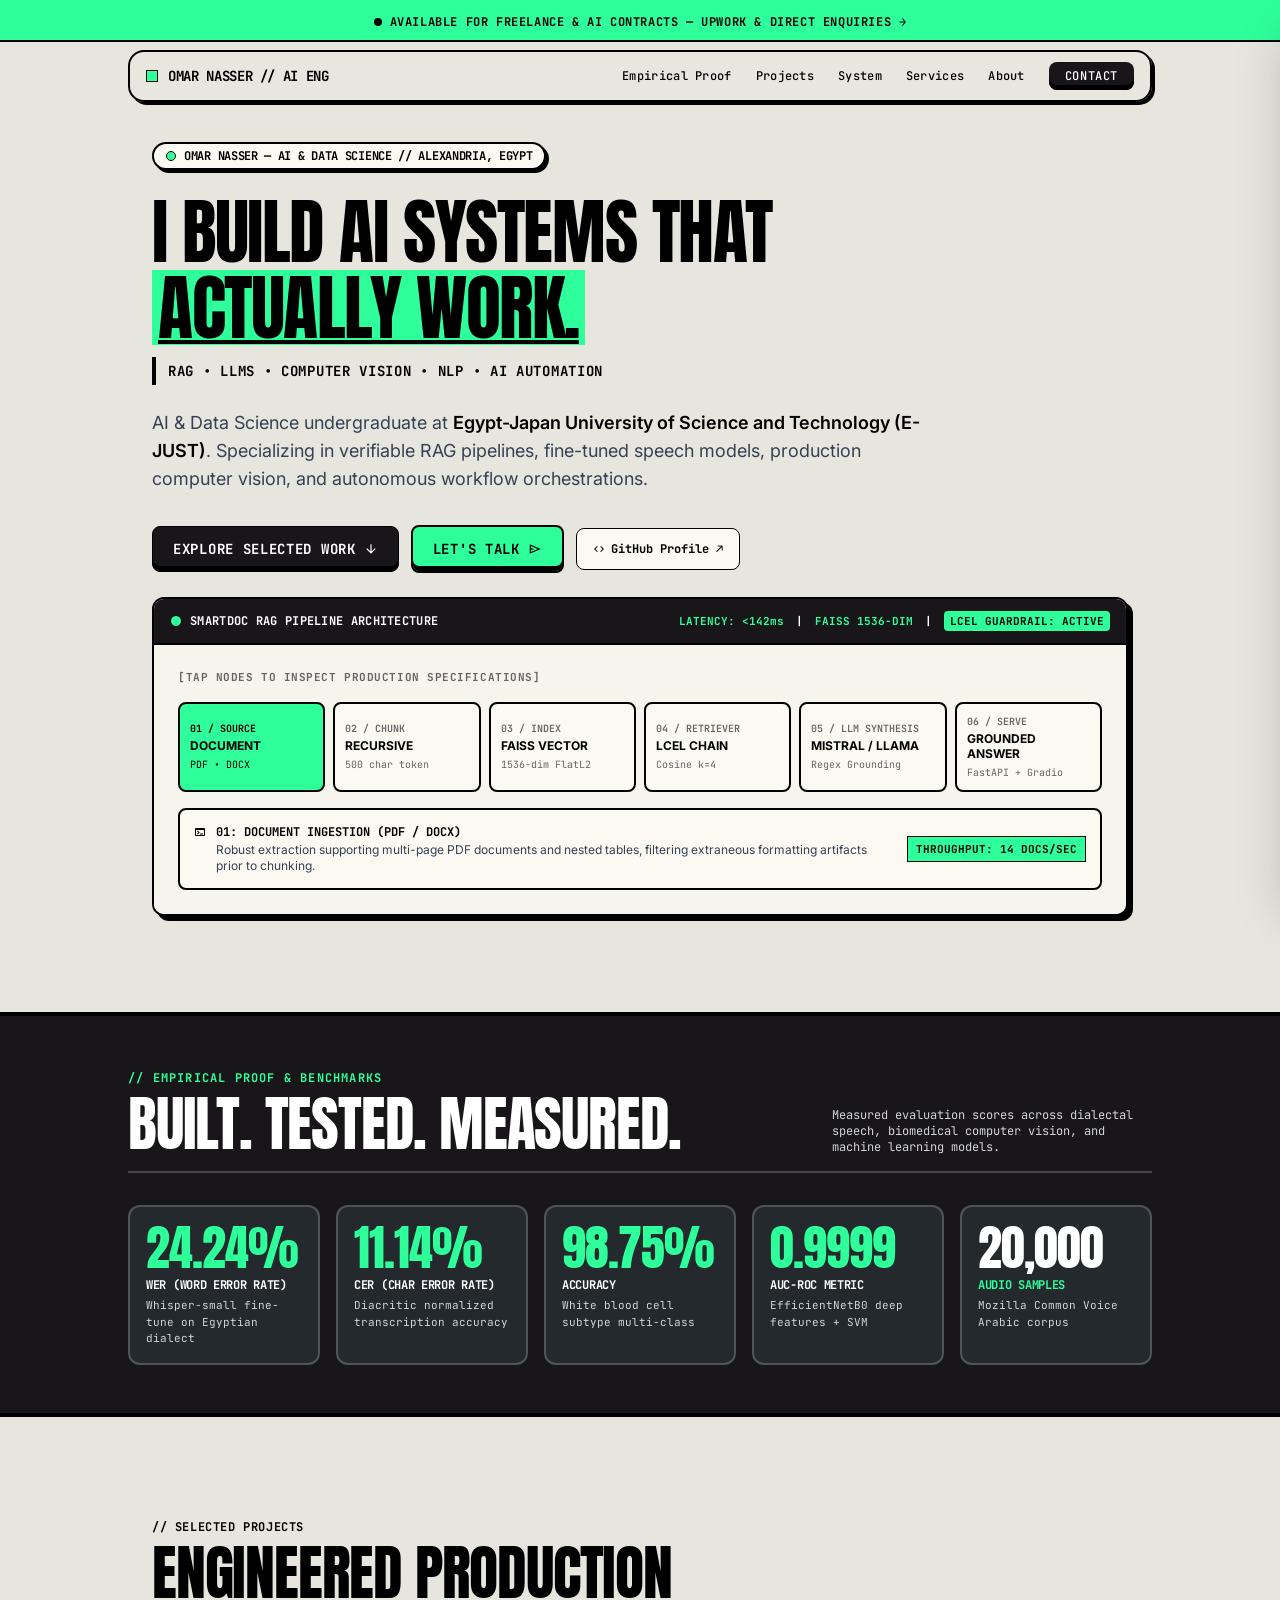
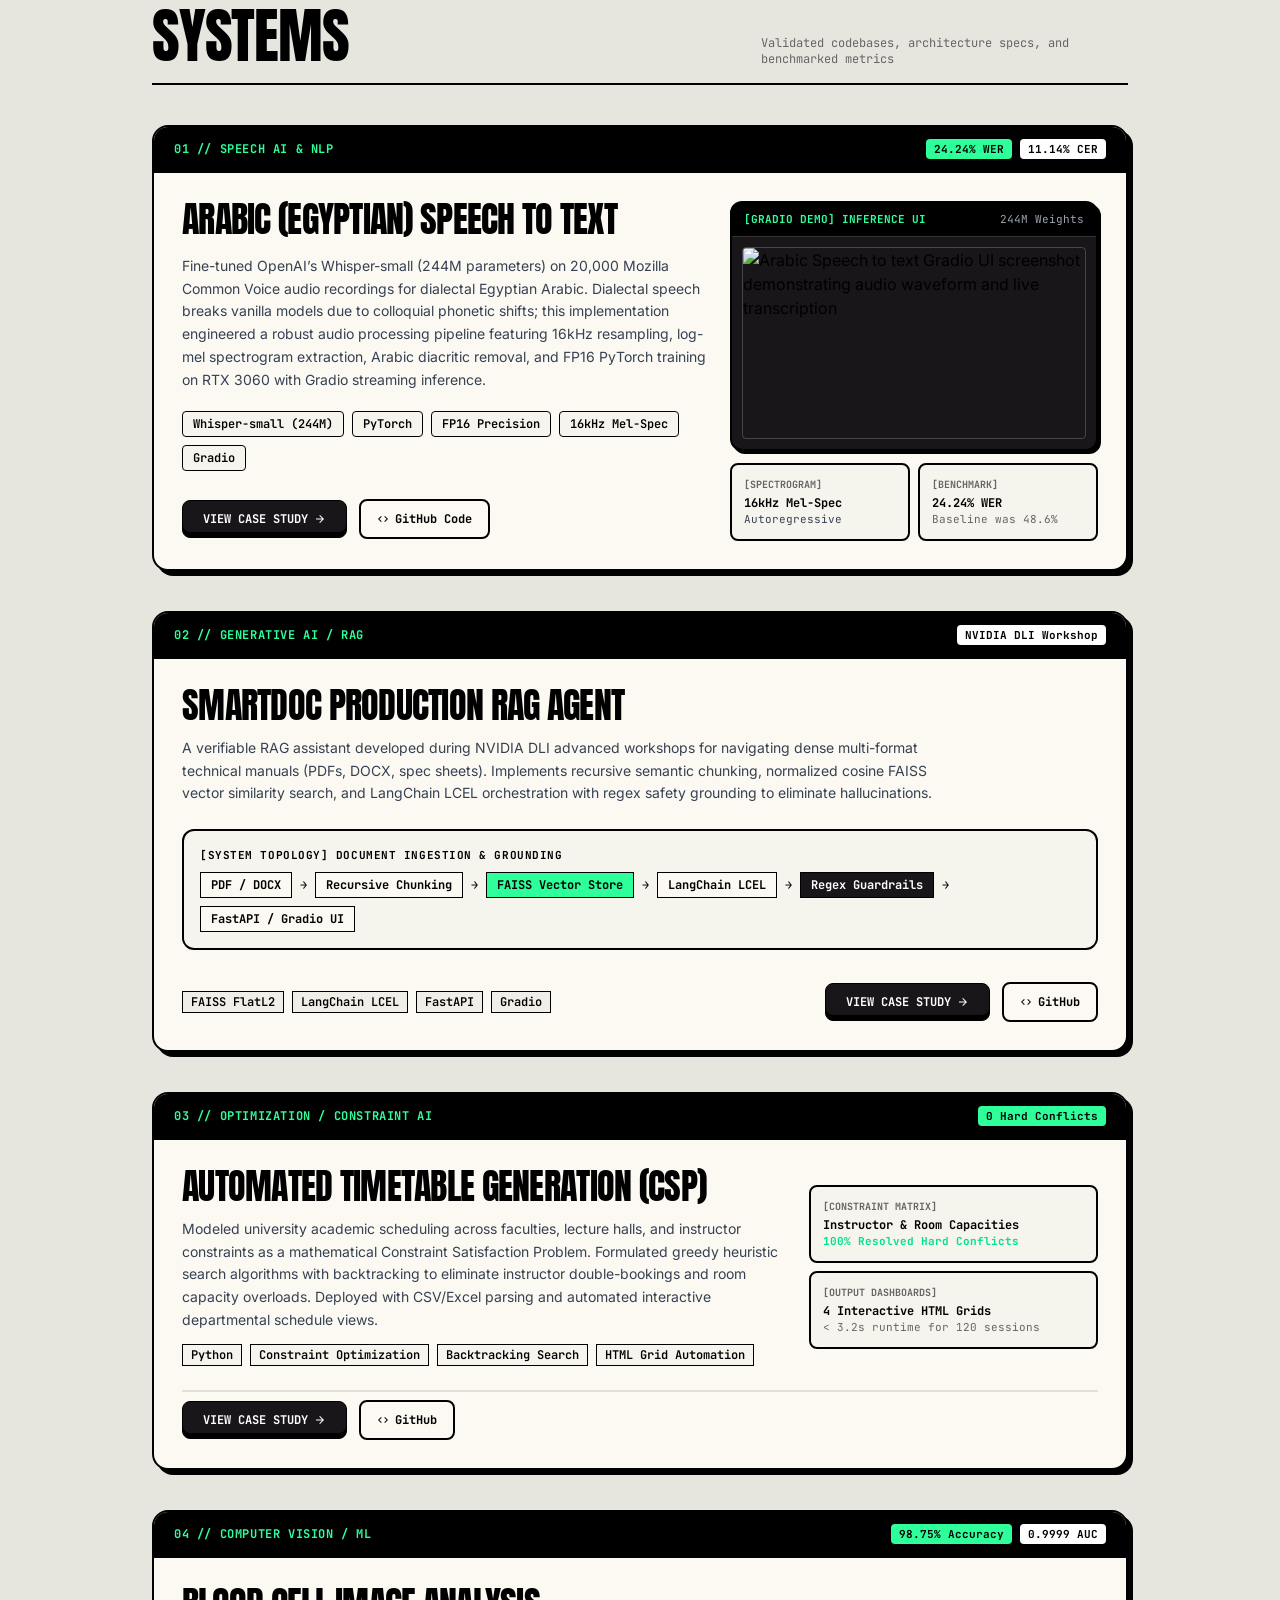
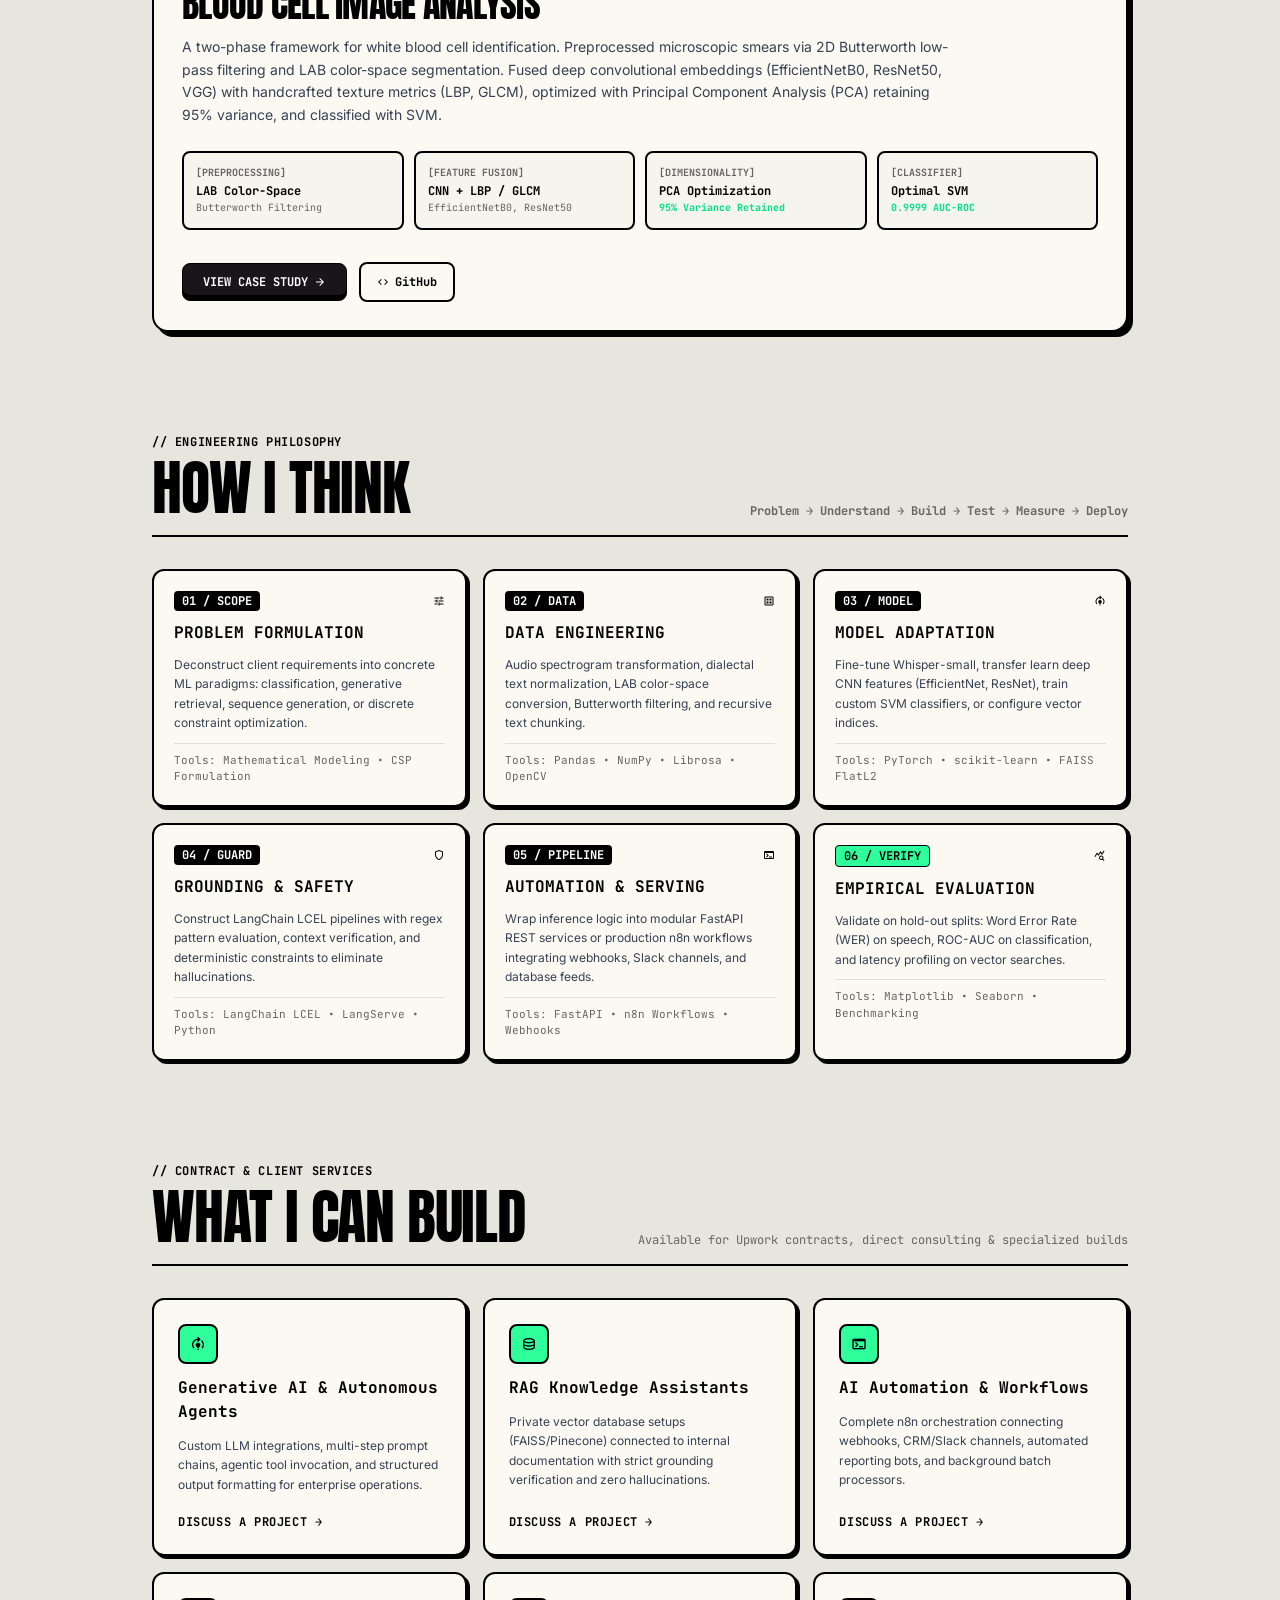
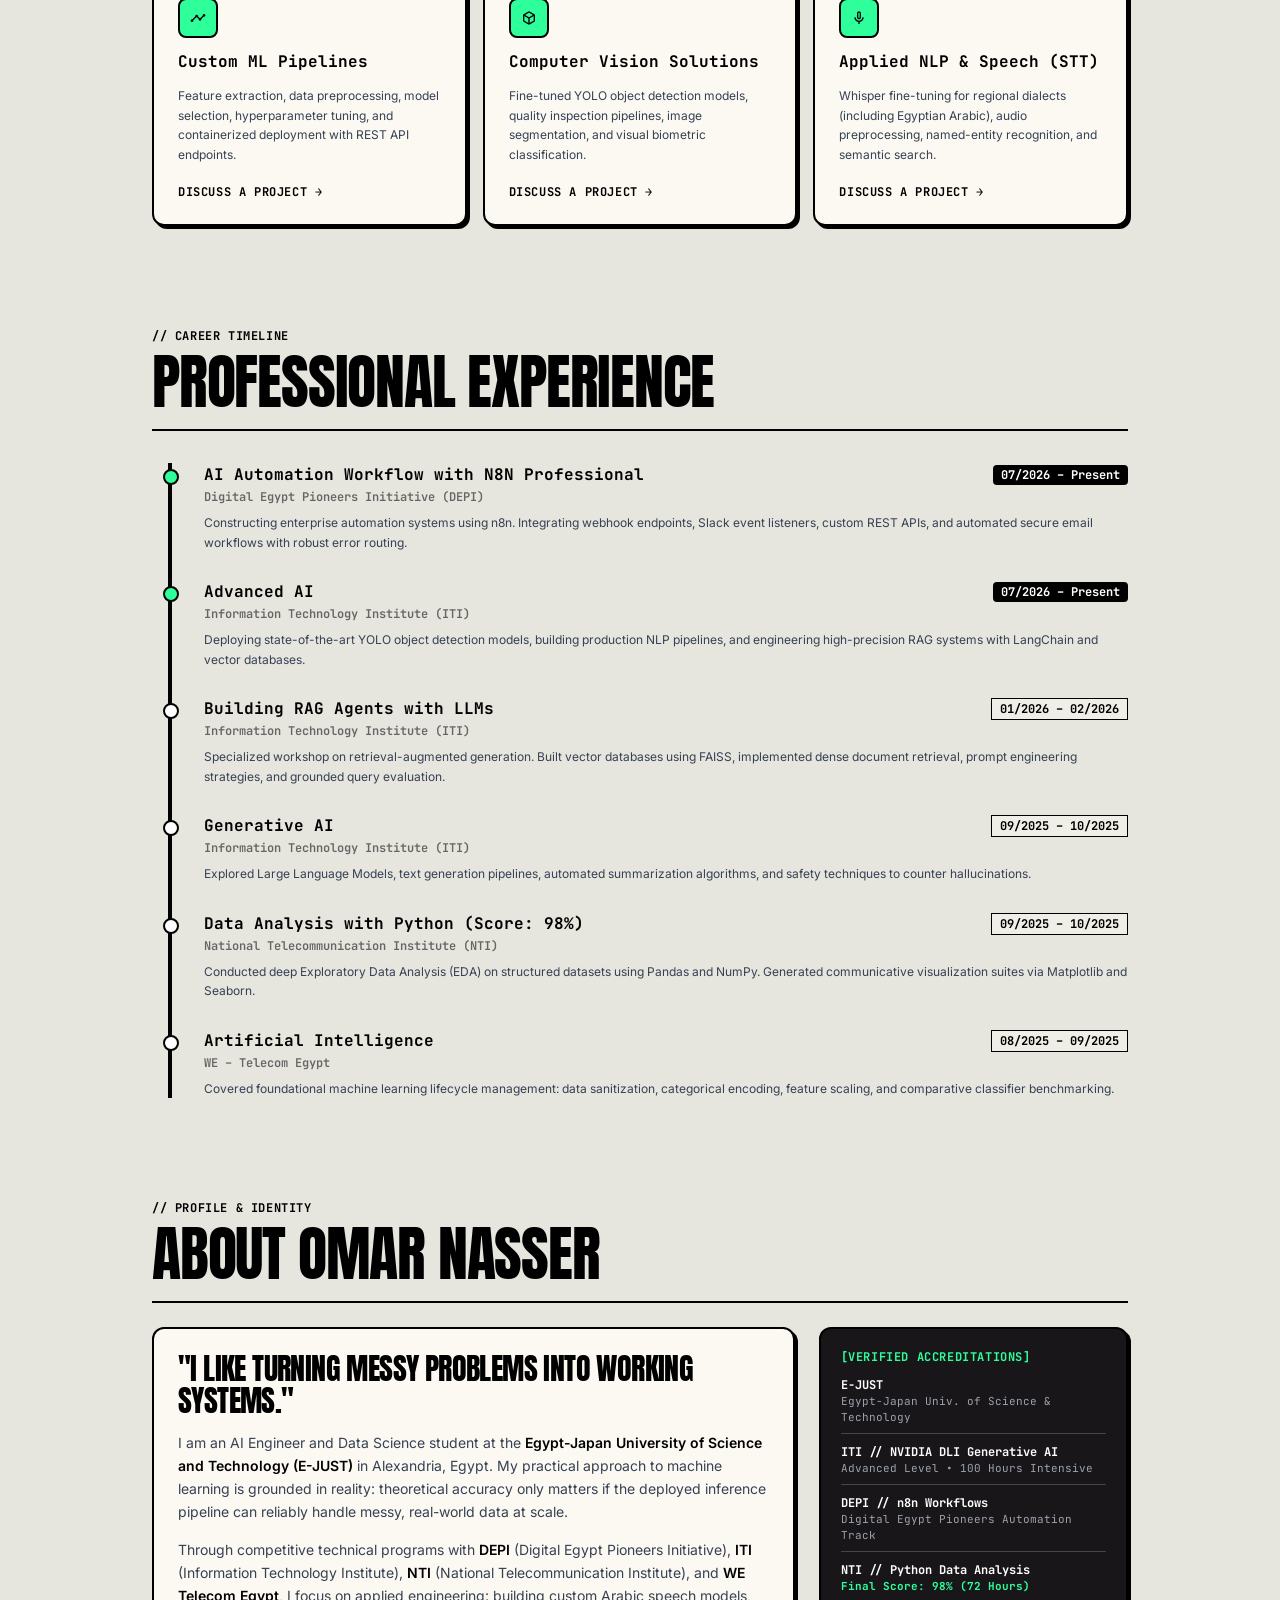
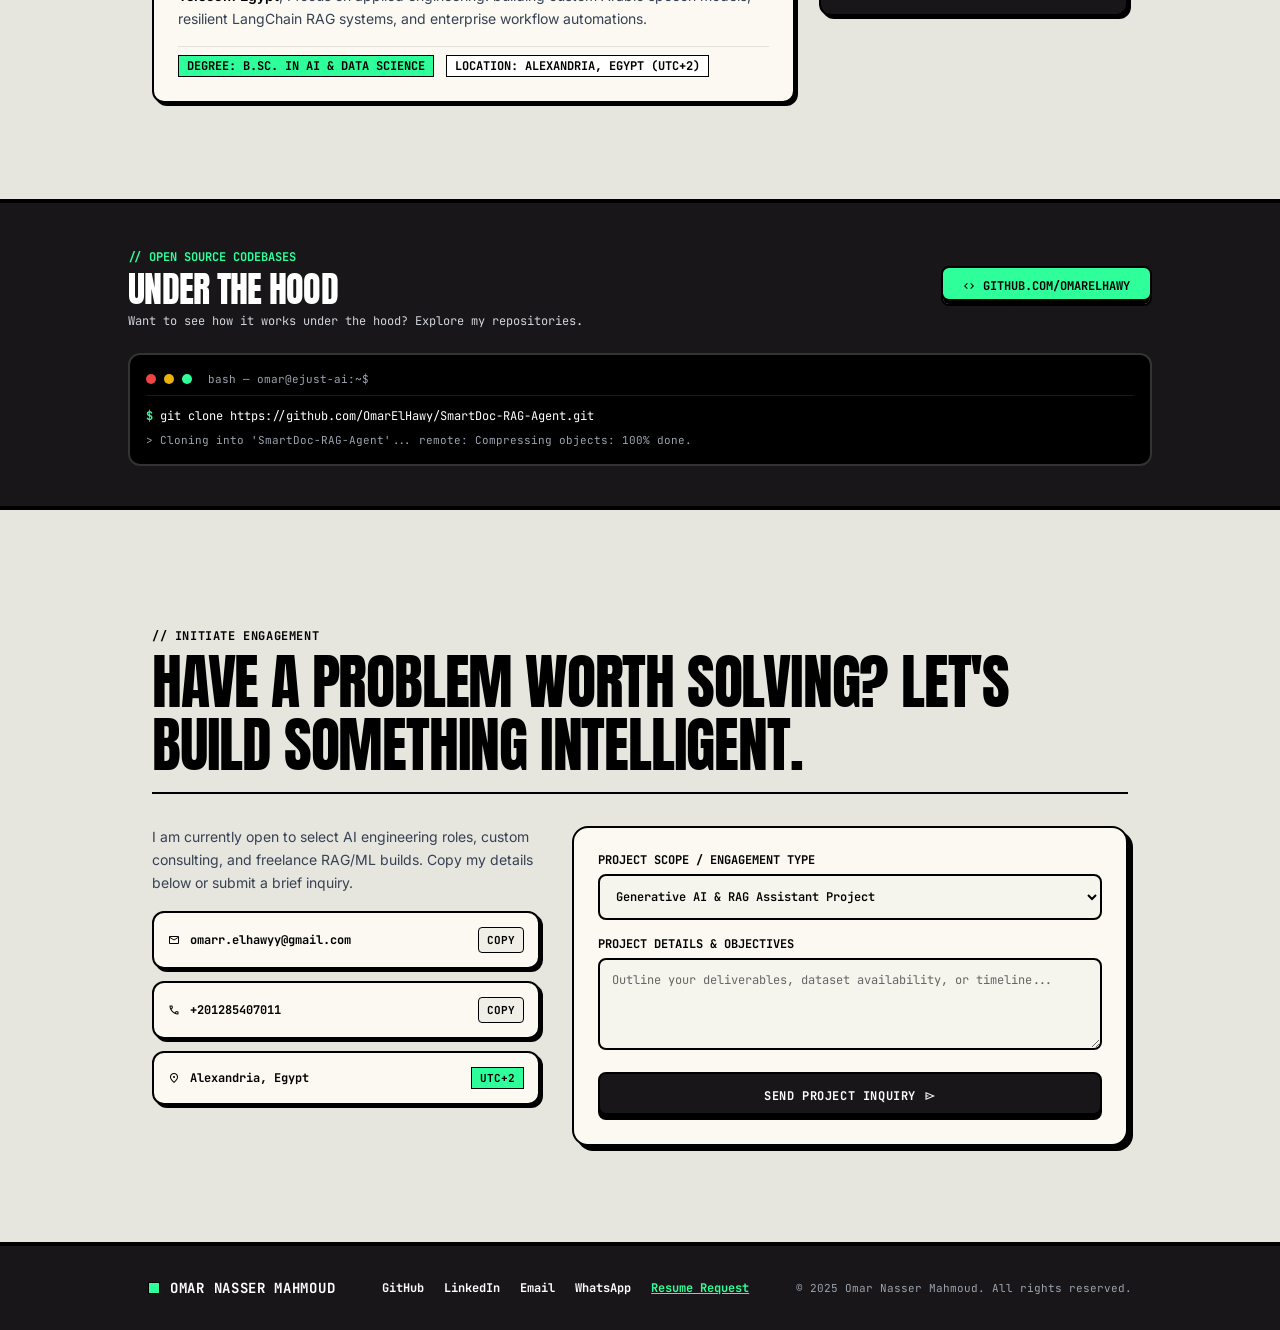
==== index.html @ ef80be15 "feat: production-ready portfolio v1.0 - Modularized from monolithic code.html into index.html + css/" ====
<!DOCTYPE html>
<html class="light" lang="en">
<head>
  <meta charset="utf-8"/>
  <meta content="width=device-width, initial-scale=1.0" name="viewport"/>
  
  <!-- Primary Meta Tags -->
  <title>Omar Nasser — AI Engineer | RAG, LLMs &amp; Computer Vision</title>
  <meta name="title" content="Omar Nasser — AI Engineer | RAG, LLMs &amp; Computer Vision"/>
  <meta name="description" content="AI Engineer specializing in verifiable RAG pipelines, fine-tuned speech models, production computer vision, and autonomous workflow orchestrations. Based in Alexandria, Egypt."/>
  <meta name="keywords" content="Omar Nasser, Omar Nasser Mahmoud, AI Engineer, Machine Learning, RAG, LangChain, Whisper, Computer Vision, Alexandria Egypt, E-JUST, n8n, Deep Learning, Speech to Text"/>
  <meta name="author" content="Omar Nasser Mahmoud"/>
  <meta name="robots" content="index, follow"/>
  <meta name="theme-color" content="#e6e5de"/>
  <link rel="canonical" href="https://omarelhawy.github.io/omar-nasser-portfolio/"/>

  <!-- Open Graph / Facebook / LinkedIn -->
  <meta property="og:type" content="website"/>
  <meta property="og:url" content="https://omarelhawy.github.io/omar-nasser-portfolio/"/>
  <meta property="og:site_name" content="Omar Nasser Portfolio"/>
  <meta property="og:title" content="Omar Nasser — AI Engineer | RAG, LLMs &amp; Computer Vision"/>
  <meta property="og:description" content="AI Engineer specializing in verifiable RAG pipelines, fine-tuned speech models, production computer vision, and autonomous workflow orchestrations. Based in Alexandria, Egypt."/>
  <meta property="og:image" content="assets/og-image.png"/>
  <meta property="og:locale" content="en_US"/>

  <!-- Twitter Card -->
  <meta name="twitter:card" content="summary_large_image"/>
  <meta name="twitter:url" content="https://omarelhawy.github.io/omar-nasser-portfolio/"/>
  <meta name="twitter:title" content="Omar Nasser — AI Engineer | RAG, LLMs &amp; Computer Vision"/>
  <meta name="twitter:description" content="AI Engineer specializing in verifiable RAG pipelines, fine-tuned speech models, production computer vision, and autonomous workflow orchestrations. Based in Alexandria, Egypt."/>
  <meta name="twitter:image" content="assets/og-image.png"/>

  <!-- Favicon -->
  <link rel="icon" type="image/svg+xml" href="assets/favicon.svg"/>
  <link rel="apple-touch-icon" href="assets/favicon.svg"/>

  <!-- Google Fonts: Anton, Inter, JetBrains Mono (preloaded for performance) -->
  <link rel="preconnect" href="https://fonts.googleapis.com"/>
  <link rel="preconnect" href="https://fonts.gstatic.com" crossorigin=""/>
  <link rel="preload" as="style" href="https://fonts.googleapis.com/css2?family=Anton&family=Inter:wght@300;400;500;600;700&family=JetBrains+Mono:wght@400;500;600;700&display=swap"/>
  <link rel="stylesheet" href="https://fonts.googleapis.com/css2?family=Anton&family=Inter:wght@300;400;500;600;700&family=JetBrains+Mono:wght@400;500;600;700&display=swap"/>

  <!-- Compiled Tailwind CSS (production build — no CDN dependency) -->
  <link rel="stylesheet" href="css/tailwind.compiled.css"/>

  <!-- Custom Design Tokens & Component Styles -->
  <link rel="stylesheet" href="css/styles.css"/>

  <!-- JSON-LD Structured Data for Rich Search Snippets -->
  <script type="application/ld+json">
  {
    "@context": "https://schema.org",
    "@type": "Person",
    "name": "Omar Nasser Mahmoud",
    "jobTitle": "AI Engineer",
    "url": "https://omarelhawy.github.io/omar-nasser-portfolio/",
    "email": "omarr.elhawyy@gmail.com",
    "telephone": "+201285407011",
    "address": {
      "@type": "PostalAddress",
      "addressLocality": "Alexandria",
      "addressCountry": "Egypt"
    },
    "alumniOf": {
      "@type": "EducationalOrganization",
      "name": "Egypt-Japan University of Science and Technology (E-JUST)"
    },
    "sameAs": [
      "https://github.com/OmarElHawy",
      "https://www.linkedin.com/in/omar-nasser-aab951303/"
    ],
    "knowsAbout": [
      "Artificial Intelligence",
      "Retrieval-Augmented Generation (RAG)",
      "Large Language Models (LLMs)",
      "Computer Vision",
      "Speech-to-Text (STT)",
      "LangChain",
      "FAISS",
      "PyTorch",
      "n8n Workflow Automation"
    ]
  }
  </script>
</head>
<body class="bg-canvas text-ink font-sans antialiased selection:bg-accent selection:text-ink pb-24 md:pb-0">

  <!-- TOP ELECTRIC MINT ANNOUNCEMENT BAR -->
  <aside class="sticky top-0 z-50 bg-accent text-ink border-b-2 border-black px-4 py-2 text-center overflow-x-auto whitespace-nowrap">
    <a class="inline-flex items-center justify-center gap-2 text-xs font-mono font-bold uppercase tracking-wider hover:underline" href="#contact">
      <span class="inline-block w-2 h-2 rounded-full bg-black animate-ping" aria-hidden="true"></span>
      AVAILABLE FOR FREELANCE &amp; AI CONTRACTS — UPWORK &amp; DIRECT ENQUIRIES →
    </a>
  </aside>

  <!-- EDITORIAL PILL APP BAR -->
  <header class="sticky top-8 z-40 px-3 sm:px-4 py-2 pointer-events-none">
    <div class="pointer-events-auto max-w-5xl mx-auto bg-canvas/90 backdrop-blur-md border-2 border-black rounded-2xl px-4 py-2.5 flex justify-between items-center koyeb-pill shadow-brutal">
      <a class="flex items-center gap-2.5 group" href="#hero" aria-label="Omar Nasser Home">
        <span class="w-3 h-3 bg-accent border border-black transition-transform group-hover:rotate-45" aria-hidden="true"></span>
        <span class="text-sm font-bold tracking-tight text-ink font-mono uppercase">OMAR NASSER // AI ENG</span>
      </a>
      
      <!-- Desktop Nav -->
      <nav class="hidden md:flex items-center gap-6 text-xs font-mono font-medium tracking-wide" aria-label="Desktop Navigation">
        <a class="hover:text-black transition-colors" href="#metrics">Empirical Proof</a>
        <a class="hover:text-black transition-colors" href="#work">Projects</a>
        <a class="hover:text-black transition-colors" href="#methodology">System</a>
        <a class="hover:text-black transition-colors" href="#services">Services</a>
        <a class="hover:text-black transition-colors" href="#about">About</a>
        <a class="px-4 py-1.5 rounded-lg bg-surface-dark text-white font-mono text-xs uppercase tracking-wider shadow-stamped hover:bg-black transition-all" href="#contact">Contact</a>
      </nav>

      <!-- Mobile Right Controls -->
      <div class="flex items-center gap-2 md:hidden">
        <a class="px-3 py-1 bg-surface-dark text-white font-mono text-[11px] font-bold uppercase rounded-lg shadow-stamped" href="#contact">
          Contact
        </a>
        <button aria-label="Toggle Menu" class="p-1.5 border border-black bg-surface rounded-lg hover:bg-accent transition-colors" id="drawerToggle">
          <span class="material-symbols-outlined text-xl" aria-hidden="true">menu</span>
        </button>
      </div>
    </div>
  </header>

  <!-- MOBILE SLIDE-OUT DRAWER -->
  <div class="fixed inset-0 bg-black/60 backdrop-blur-sm z-50 hidden transition-opacity" id="drawerOverlay" aria-hidden="true"></div>
  <aside class="fixed inset-y-0 right-0 w-80 z-50 bg-canvas border-l-2 border-black shadow-2xl flex flex-col h-full p-5 space-y-4 translate-x-full transition-transform duration-300 ease-in-out" id="mobileDrawer" aria-label="Mobile Navigation Drawer">
    <div class="flex items-center justify-between pb-3 border-b-2 border-black">
      <div class="flex items-center gap-2 font-mono text-xs font-bold uppercase">
        <span class="w-3 h-3 bg-accent border border-black" aria-hidden="true"></span>
        <span>INDEX &amp; SPECS</span>
      </div>
      <button aria-label="Close Menu" class="p-1 border border-black rounded hover:bg-accent" id="drawerClose">
        <span class="material-symbols-outlined text-lg" aria-hidden="true">close</span>
      </button>
    </div>
    
    <div class="p-3 bg-surface-card border-2 border-black rounded-lg">
      <div class="font-bold text-sm text-black">Omar Nasser Mahmoud</div>
      <div class="text-[11px] font-mono text-ink-muted mt-0.5 font-medium">E-JUST • AI &amp; Data Science</div>
      <div class="text-[10px] font-mono uppercase bg-accent inline-block px-1.5 py-0.5 border border-black mt-2 font-bold">
        STATUS: OPEN TO WORK
      </div>
    </div>

    <nav class="flex-1 space-y-2 font-mono text-xs font-semibold" aria-label="Drawer Links">
      <a class="drawer-link flex items-center justify-between p-3 rounded-lg border border-black bg-surface hover:bg-accent text-black" href="#hero">
        <span>00 // Overview</span>
        <span class="material-symbols-outlined text-sm" aria-hidden="true">arrow_forward</span>
      </a>
      <a class="drawer-link flex items-center justify-between p-3 rounded-lg border border-black bg-surface hover:bg-accent text-black" href="#metrics">
        <span>01 // Empirical Proof</span>
        <span class="material-symbols-outlined text-sm" aria-hidden="true">arrow_forward</span>
      </a>
      <a class="drawer-link flex items-center justify-between p-3 rounded-lg border border-black bg-surface hover:bg-accent text-black" href="#work">
        <span>02 // Selected Projects</span>
        <span class="material-symbols-outlined text-sm" aria-hidden="true">arrow_forward</span>
      </a>
      <a class="drawer-link flex items-center justify-between p-3 rounded-lg border border-black bg-surface hover:bg-accent text-black" href="#methodology">
        <span>03 // How I Think</span>
        <span class="material-symbols-outlined text-sm" aria-hidden="true">arrow_forward</span>
      </a>
      <a class="drawer-link flex items-center justify-between p-3 rounded-lg border border-black bg-surface hover:bg-accent text-black" href="#services">
        <span>04 // What I Can Build</span>
        <span class="material-symbols-outlined text-sm" aria-hidden="true">arrow_forward</span>
      </a>
      <a class="drawer-link flex items-center justify-between p-3 rounded-lg border border-black bg-surface hover:bg-accent text-black" href="#experience">
        <span>05 // Career Track</span>
        <span class="material-symbols-outlined text-sm" aria-hidden="true">arrow_forward</span>
      </a>
      <a class="drawer-link flex items-center justify-between p-3 rounded-lg border border-black bg-surface hover:bg-accent text-black" href="#about">
        <span>06 // About Omar</span>
        <span class="material-symbols-outlined text-sm" aria-hidden="true">arrow_forward</span>
      </a>
      <a class="drawer-link flex items-center justify-between p-3 rounded-lg border border-black bg-surface hover:bg-accent text-black" href="#contact">
        <span>07 // Contact</span>
        <span class="material-symbols-outlined text-sm" aria-hidden="true">arrow_forward</span>
      </a>
    </nav>

    <div class="pt-3 border-t-2 border-black space-y-1.5 font-mono text-xs">
      <a class="flex items-center justify-between text-ink hover:underline" href="https://github.com/OmarElHawy" rel="noopener noreferrer" target="_blank">
        <span>github.com/OmarElHawy</span>
        <span class="material-symbols-outlined text-xs" aria-hidden="true">north_east</span>
      </a>
      <a class="flex items-center justify-between text-ink hover:underline" href="https://linkedin.com/in/omar-nasser-aab951303" rel="noopener noreferrer" target="_blank">
        <span>linkedin.com/in/omar-nasser</span>
        <span class="material-symbols-outlined text-xs" aria-hidden="true">north_east</span>
      </a>
    </div>
  </aside>

  <main class="space-y-16 sm:space-y-24">
    <!-- HERO SECTION -->
    <section class="max-w-5xl mx-auto px-4 sm:px-6 pt-4 sm:pt-8" id="hero">
      <div class="space-y-6">
        <!-- Eyebrow Pill -->
        <div class="inline-flex items-center gap-2 px-3 py-1 rounded-full bg-surface border-2 border-black text-xs font-mono font-bold tracking-tight shadow-brutal">
          <span class="w-2.5 h-2.5 rounded-full bg-accent border border-black" aria-hidden="true"></span>
          <span>OMAR NASSER — AI &amp; DATA SCIENCE // ALEXANDRIA, EGYPT</span>
        </div>

        <!-- Big Brutalist Anton Headline -->
        <div class="space-y-3">
          <h1 class="anton-heading text-4xl sm:text-5xl md:text-6xl lg:text-7xl text-black leading-[1.1]">
            I BUILD AI SYSTEMS THAT <span class="bg-accent px-1.5 underline decoration-black decoration-4 inline-block mt-1 sm:mt-0">ACTUALLY WORK.</span>
          </h1>
          <div class="font-mono text-xs sm:text-sm font-bold uppercase tracking-wider text-ink border-l-4 border-black pl-3 py-1">
            RAG • LLMs • Computer Vision • NLP • AI Automation
          </div>
        </div>

        <!-- Narrative Positioning -->
        <p class="text-base sm:text-lg text-ink-soft max-w-3xl leading-relaxed font-normal">
          AI &amp; Data Science undergraduate at <strong class="text-black font-semibold">Egypt-Japan University of Science and Technology (E-JUST)</strong>. Specializing in verifiable RAG pipelines, fine-tuned speech models, production computer vision, and autonomous workflow orchestrations.
        </p>

        <!-- Stamped Action CTAs -->
        <div class="flex flex-wrap items-center gap-3 pt-2">
          <a class="px-5 py-3 rounded-lg bg-surface-dark hover:bg-black text-white font-mono text-xs sm:text-sm font-bold uppercase tracking-wider shadow-stamped inline-flex items-center gap-2 border border-black transition-all" href="#work">
            <span>Explore Selected Work</span>
            <span class="material-symbols-outlined text-sm" aria-hidden="true">arrow_downward</span>
          </a>
          <a class="px-5 py-3 rounded-lg bg-accent hover:bg-accent-deep text-black font-mono text-xs sm:text-sm font-bold uppercase tracking-wider shadow-stamped border-2 border-black inline-flex items-center gap-2 transition-all" href="#contact">
            <span>Let's Talk</span>
            <span class="material-symbols-outlined text-sm" aria-hidden="true">send</span>
          </a>
          <a class="px-4 py-3 rounded-lg bg-surface hover:bg-surface-card text-black font-mono text-xs font-bold border border-black inline-flex items-center gap-1.5" href="https://github.com/OmarElHawy" rel="noopener noreferrer" target="_blank" aria-label="View Omar Nasser GitHub profile in new tab">
            <span class="material-symbols-outlined text-sm" aria-hidden="true">code</span>
            <span>GitHub Profile ↗</span>
          </a>
        </div>

        <!-- INTERACTIVE SMARTDOC RAG AGENT HERO WIDGET -->
        <div class="mt-8 rounded-xl bg-surface border-2 border-black shadow-brutal-lg overflow-hidden">
          <div class="bg-surface-dark text-white px-4 py-3 border-b-2 border-black flex flex-wrap items-center justify-between gap-2 text-xs font-mono font-bold">
            <div class="flex items-center gap-2">
              <span class="w-3 h-3 rounded-full bg-accent border border-black" aria-hidden="true"></span>
              <span class="tracking-wide">SMARTDOC RAG PIPELINE ARCHITECTURE</span>
            </div>
            <div class="flex items-center gap-3 text-[11px] text-accent font-mono">
              <span>LATENCY: &lt;142ms</span>
              <span class="text-white">|</span>
              <span>FAISS 1536-DIM</span>
              <span class="text-white">|</span>
              <span class="bg-accent text-black px-1.5 py-0.5 rounded font-bold">LCEL GUARDRAIL: ACTIVE</span>
            </div>
          </div>

          <!-- Flow nodes container -->
          <div class="p-4 sm:p-6 bg-canvas-high space-y-4">
            <div class="text-[11px] font-mono text-ink-muted uppercase font-bold tracking-wider">
              [TAP NODES TO INSPECT PRODUCTION SPECIFICATIONS]
            </div>
            <div class="grid grid-cols-2 sm:grid-cols-3 lg:grid-cols-6 gap-2" id="pipelineNodes" role="tablist" aria-label="RAG Architecture Nodes">
              <button class="pipeline-node text-left p-2.5 rounded-lg border-2 border-black bg-accent text-black transition-all focus:outline-none" data-stage="ingest" role="tab" aria-selected="true" aria-controls="stageDetails">
                <span class="text-[10px] font-mono uppercase block font-bold">01 / SOURCE</span>
                <span class="font-bold text-xs block leading-tight mt-0.5">DOCUMENT</span>
                <span class="text-[10px] font-mono text-ink block mt-1">PDF • DOCX</span>
              </button>
              <button class="pipeline-node text-left p-2.5 rounded-lg border-2 border-black bg-surface text-ink hover:bg-canvas-card transition-all focus:outline-none" data-stage="chunk" role="tab" aria-selected="false" aria-controls="stageDetails">
                <span class="text-[10px] font-mono uppercase text-ink-muted block font-semibold">02 / CHUNK</span>
                <span class="font-bold text-xs block leading-tight mt-0.5">RECURSIVE</span>
                <span class="text-[10px] font-mono text-ink-muted block mt-1">500 char token</span>
              </button>
              <button class="pipeline-node text-left p-2.5 rounded-lg border-2 border-black bg-surface text-ink hover:bg-canvas-card transition-all focus:outline-none" data-stage="faiss" role="tab" aria-selected="false" aria-controls="stageDetails">
                <span class="text-[10px] font-mono uppercase text-ink-muted block font-semibold">03 / INDEX</span>
                <span class="font-bold text-xs block leading-tight mt-0.5">FAISS VECTOR</span>
                <span class="text-[10px] font-mono text-ink-muted block mt-1">1536-dim FlatL2</span>
              </button>
              <button class="pipeline-node text-left p-2.5 rounded-lg border-2 border-black bg-surface text-ink hover:bg-canvas-card transition-all focus:outline-none" data-stage="retrieve" role="tab" aria-selected="false" aria-controls="stageDetails">
                <span class="text-[10px] font-mono uppercase text-ink-muted block font-semibold">04 / RETRIEVER</span>
                <span class="font-bold text-xs block leading-tight mt-0.5">LCEL CHAIN</span>
                <span class="text-[10px] font-mono text-ink-muted block mt-1">Cosine k=4</span>
              </button>
              <button class="pipeline-node text-left p-2.5 rounded-lg border-2 border-black bg-surface text-ink hover:bg-canvas-card transition-all focus:outline-none" data-stage="guard" role="tab" aria-selected="false" aria-controls="stageDetails">
                <span class="text-[10px] font-mono uppercase text-ink-muted block font-semibold">05 / LLM SYNTHESIS</span>
                <span class="font-bold text-xs block leading-tight mt-0.5">MISTRAL / LLAMA</span>
                <span class="text-[10px] font-mono text-ink-muted block mt-1">Regex Grounding</span>
              </button>
              <button class="pipeline-node text-left p-2.5 rounded-lg border-2 border-black bg-surface text-ink hover:bg-canvas-card transition-all focus:outline-none" data-stage="serve" role="tab" aria-selected="false" aria-controls="stageDetails">
                <span class="text-[10px] font-mono uppercase text-ink-muted block font-semibold">06 / SERVE</span>
                <span class="font-bold text-xs block leading-tight mt-0.5">GROUNDED ANSWER</span>
                <span class="text-[10px] font-mono text-ink-muted block mt-1">FastAPI + Gradio</span>
              </button>
            </div>

            <!-- Explainer box -->
            <div class="p-3.5 bg-surface border-2 border-black rounded-lg flex flex-col sm:flex-row sm:items-center justify-between gap-3 text-xs" id="stageDetails" role="tabpanel">
              <div class="flex items-start gap-2.5">
                <span class="material-symbols-outlined text-black text-xl mt-0.5" aria-hidden="true">terminal</span>
                <div>
                  <div class="font-mono text-black font-bold uppercase" id="stageTitle">01: Document Ingestion (PDF / DOCX)</div>
                  <div class="text-ink-soft mt-0.5" id="stageDesc">Robust extraction supporting multi-page PDF documents and nested tables, filtering extraneous formatting artifacts prior to chunking.</div>
                </div>
              </div>
              <div class="shrink-0 font-mono text-[11px] bg-accent px-2 py-1 border border-black font-bold text-black" id="stageMetric">
                THROUGHPUT: 14 DOCS/SEC
              </div>
            </div>
          </div>
        </div>
      </div>
    </section>

    <!-- BUILT. TESTED. MEASURED. (HIGH-IMPACT DARK METRIC BAND) -->
    <section class="bg-surface-dark text-white border-y-4 border-black py-12 px-4 sm:px-6" id="metrics">
      <div class="max-w-5xl mx-auto space-y-8">
        <div class="flex flex-col sm:flex-row sm:items-end justify-between gap-3 border-b-2 border-white/20 pb-4">
          <div>
            <span class="text-xs font-mono uppercase font-bold text-accent tracking-widest">// EMPIRICAL PROOF &amp; BENCHMARKS</span>
            <h2 class="anton-heading text-4xl sm:text-5xl md:text-6xl text-white mt-1">BUILT. TESTED. MEASURED.</h2>
          </div>
          <p class="text-xs font-mono text-gray-300 max-w-xs">
            Measured evaluation scores across dialectal speech, biomedical computer vision, and machine learning models.
          </p>
        </div>

        <!-- Metric Grid -->
        <div class="grid grid-cols-2 md:grid-cols-5 gap-3.5 sm:gap-4">
          <!-- Metric 1 -->
          <div class="p-4 bg-surface-darker border-2 border-white/20 rounded-xl space-y-1 relative group hover:border-accent transition-colors">
            <span class="anton-heading text-4xl sm:text-5xl text-accent block">24.24%</span>
            <div class="text-xs font-bold uppercase tracking-tight text-white font-mono">WER (Word Error Rate)</div>
            <div class="text-[11px] text-gray-300 font-mono">Whisper-small fine-tune on Egyptian dialect</div>
          </div>
          <!-- Metric 2 -->
          <div class="p-4 bg-surface-darker border-2 border-white/20 rounded-xl space-y-1 relative group hover:border-accent transition-colors">
            <span class="anton-heading text-4xl sm:text-5xl text-accent block">11.14%</span>
            <div class="text-xs font-bold uppercase tracking-tight text-white font-mono">CER (Char Error Rate)</div>
            <div class="text-[11px] text-gray-300 font-mono">Diacritic normalized transcription accuracy</div>
          </div>
          <!-- Metric 3 -->
          <div class="p-4 bg-surface-darker border-2 border-white/20 rounded-xl space-y-1 relative group hover:border-accent transition-colors">
            <span class="anton-heading text-4xl sm:text-5xl text-accent block">98.75%</span>
            <div class="text-xs font-bold uppercase tracking-tight text-white font-mono">Accuracy</div>
            <div class="text-[11px] text-gray-300 font-mono">White blood cell subtype multi-class</div>
          </div>
          <!-- Metric 4 -->
          <div class="p-4 bg-surface-darker border-2 border-white/20 rounded-xl space-y-1 relative group hover:border-accent transition-colors">
            <span class="anton-heading text-4xl sm:text-5xl text-accent block">0.9999</span>
            <div class="text-xs font-bold uppercase tracking-tight text-white font-mono">AUC-ROC Metric</div>
            <div class="text-[11px] text-gray-300 font-mono">EfficientNetB0 deep features + SVM</div>
          </div>
          <!-- Metric 5 -->
          <div class="p-4 bg-surface-darker border-2 border-white/20 rounded-xl space-y-1 col-span-2 md:col-span-1 relative group hover:border-accent transition-colors">
            <span class="anton-heading text-4xl sm:text-5xl text-white block">20,000</span>
            <div class="text-xs font-bold uppercase tracking-tight text-accent font-mono">Audio Samples</div>
            <div class="text-[11px] text-gray-300 font-mono">Mozilla Common Voice Arabic corpus</div>
          </div>
        </div>
      </div>
    </section>

    <!-- SELECTED WORK / EDITORIAL CASE STUDIES -->
    <section class="max-w-5xl mx-auto px-4 sm:px-6 space-y-10" id="work">
      <div class="flex flex-col sm:flex-row sm:items-end justify-between gap-3 border-b-2 border-black pb-4">
        <div>
          <span class="text-xs font-mono text-black font-bold uppercase tracking-wider">// SELECTED PROJECTS</span>
          <h2 class="anton-heading text-4xl sm:text-5xl md:text-6xl text-black mt-1">ENGINEERED PRODUCTION SYSTEMS</h2>
        </div>
        <p class="text-xs font-mono text-ink-muted">Validated codebases, architecture specs, and benchmarked metrics</p>
      </div>

      <div class="space-y-10">
        <!-- PROJECT 01: ARABIC SPEECH-TO-TEXT -->
        <article class="bg-surface rounded-2xl border-2 border-black shadow-brutal-lg overflow-hidden">
          <div class="bg-black text-white px-5 py-3 flex flex-wrap items-center justify-between gap-2 border-b-2 border-black">
            <span class="text-xs font-mono font-bold text-accent uppercase tracking-wider">01 // SPEECH AI &amp; NLP</span>
            <div class="flex items-center gap-2">
              <span class="px-2 py-0.5 rounded bg-accent text-black font-mono text-[11px] font-bold">24.24% WER</span>
              <span class="px-2 py-0.5 rounded bg-white text-black font-mono text-[11px] font-bold">11.14% CER</span>
            </div>
          </div>
          <div class="p-5 sm:p-7 space-y-6">
            <div class="grid grid-cols-1 lg:grid-cols-12 gap-6 items-start">
              <div class="lg:col-span-7 space-y-4">
                <h3 class="anton-heading text-2xl sm:text-3xl md:text-4xl text-black">
                  ARABIC (EGYPTIAN) SPEECH TO TEXT
                </h3>
                <p class="text-sm text-ink-soft leading-relaxed">
                  Fine-tuned OpenAI’s Whisper-small (244M parameters) on 20,000 Mozilla Common Voice audio recordings for dialectal Egyptian Arabic. Dialectal speech breaks vanilla models due to colloquial phonetic shifts; this implementation engineered a robust audio processing pipeline featuring 16kHz resampling, log-mel spectrogram extraction, Arabic diacritic removal, and FP16 PyTorch training on RTX 3060 with Gradio streaming inference.
                </p>
                <div class="flex flex-wrap gap-2 pt-1 font-mono text-xs">
                  <span class="px-2.5 py-1 rounded bg-canvas-high border border-black font-semibold">Whisper-small (244M)</span>
                  <span class="px-2.5 py-1 rounded bg-canvas-high border border-black font-semibold">PyTorch</span>
                  <span class="px-2.5 py-1 rounded bg-canvas-high border border-black font-semibold">FP16 Precision</span>
                  <span class="px-2.5 py-1 rounded bg-canvas-high border border-black font-semibold">16kHz Mel-Spec</span>
                  <span class="px-2.5 py-1 rounded bg-canvas-high border border-black font-semibold">Gradio</span>
                </div>
                <div class="flex flex-wrap items-center gap-3 pt-3">
                  <button class="px-5 py-2.5 rounded-lg bg-surface-dark text-white hover:bg-black font-mono text-xs font-bold uppercase shadow-stamped border border-black inline-flex items-center gap-1.5 transition-all" onclick="openCaseStudy('whisper')">
                    <span>View Case Study</span>
                    <span class="material-symbols-outlined text-sm" aria-hidden="true">arrow_forward</span>
                  </button>
                  <a class="px-4 py-2.5 rounded-lg bg-surface hover:bg-canvas-card border-2 border-black font-mono text-xs font-bold inline-flex items-center gap-1.5" href="https://github.com/OmarElHawy" rel="noopener noreferrer" target="_blank" aria-label="View Arabic Speech-to-Text GitHub Code">
                    <span class="material-symbols-outlined text-sm" aria-hidden="true">code</span>
                    <span>GitHub Code</span>
                  </a>
                </div>
              </div>

              <!-- Multi-slot interactive visual card -->
              <div class="lg:col-span-5 space-y-3">
                <div class="bg-surface-dark border-2 border-black rounded-xl overflow-hidden shadow-brutal">
                  <div class="px-3 py-2 bg-black border-b border-white/20 flex items-center justify-between text-[11px] font-mono text-white">
                    <span class="text-accent font-bold">[GRADIO DEMO] INFERENCE UI</span>
                    <span class="text-gray-400">244M Weights</span>
                  </div>
                  <div class="p-2.5">
                    <img alt="Arabic Speech to text Gradio UI screenshot demonstrating audio waveform and live transcription" class="w-full h-40 sm:h-48 object-cover rounded border border-white/20" loading="lazy" src="https://lh3.googleusercontent.com/aida-public/[base64]"/>
                  </div>
                </div>
                <div class="grid grid-cols-2 gap-2 text-xs font-mono">
                  <div class="p-3 bg-canvas-high border-2 border-black rounded-lg">
                    <span class="text-[10px] text-ink-muted uppercase block font-bold">[SPECTROGRAM]</span>
                    <span class="text-black font-bold block mt-0.5">16kHz Mel-Spec</span>
                    <span class="text-[11px] text-ink-soft">Autoregressive</span>
                  </div>
                  <div class="p-3 bg-canvas-high border-2 border-black rounded-lg">
                    <span class="text-[10px] text-ink-muted uppercase block font-bold">[BENCHMARK]</span>
                    <span class="text-black font-bold block mt-0.5">24.24% WER</span>
                    <span class="text-[11px] text-ink-muted">Baseline was 48.6%</span>
                  </div>
                </div>
              </div>
            </div>
          </div>
        </article>

        <!-- PROJECT 02: SMARTDOC PRODUCTION RAG AGENT -->
        <article class="bg-surface rounded-2xl border-2 border-black shadow-brutal-lg overflow-hidden">
          <div class="bg-black text-white px-5 py-3 flex flex-wrap items-center justify-between gap-2 border-b-2 border-black">
            <span class="text-xs font-mono font-bold text-accent uppercase tracking-wider">02 // GENERATIVE AI / RAG</span>
            <span class="px-2 py-0.5 rounded bg-white text-black font-mono text-[11px] font-bold">NVIDIA DLI Workshop</span>
          </div>
          <div class="p-5 sm:p-7 space-y-6">
            <div class="space-y-3">
              <h3 class="anton-heading text-2xl sm:text-3xl md:text-4xl text-black">
                SMARTDOC PRODUCTION RAG AGENT
              </h3>
              <p class="text-sm text-ink-soft leading-relaxed max-w-3xl">
                A verifiable RAG assistant developed during NVIDIA DLI advanced workshops for navigating dense multi-format technical manuals (PDFs, DOCX, spec sheets). Implements recursive semantic chunking, normalized cosine FAISS vector similarity search, and LangChain LCEL orchestration with regex safety grounding to eliminate hallucinations.
              </p>
            </div>

            <!-- Pipeline Breakdown Card -->
            <div class="p-4 bg-canvas-high border-2 border-black rounded-xl space-y-2">
              <div class="text-[11px] font-mono uppercase font-bold text-black tracking-wider">
                [SYSTEM TOPOLOGY] Document Ingestion &amp; Grounding
              </div>
              <div class="flex flex-wrap items-center gap-2 text-xs font-mono">
                <span class="px-2.5 py-1 bg-surface border border-black font-bold">PDF / DOCX</span>
                <span class="font-bold">→</span>
                <span class="px-2.5 py-1 bg-surface border border-black font-bold">Recursive Chunking</span>
                <span class="font-bold">→</span>
                <span class="px-2.5 py-1 bg-accent border border-black font-bold">FAISS Vector Store</span>
                <span class="font-bold">→</span>
                <span class="px-2.5 py-1 bg-surface border border-black font-bold">LangChain LCEL</span>
                <span class="font-bold">→</span>
                <span class="px-2.5 py-1 bg-surface-dark text-white border border-black font-bold">Regex Guardrails</span>
                <span class="font-bold">→</span>
                <span class="px-2.5 py-1 bg-surface border border-black font-bold">FastAPI / Gradio UI</span>
              </div>
            </div>

            <div class="flex flex-wrap items-center justify-between gap-3 pt-2">
              <div class="flex flex-wrap gap-2 font-mono text-xs">
                <span class="px-2 py-0.5 bg-canvas-card border border-black font-semibold">FAISS FlatL2</span>
                <span class="px-2 py-0.5 bg-canvas-card border border-black font-semibold">LangChain LCEL</span>
                <span class="px-2 py-0.5 bg-canvas-card border border-black font-semibold">FastAPI</span>
                <span class="px-2 py-0.5 bg-canvas-card border border-black font-semibold">Gradio</span>
              </div>
              <div class="flex items-center gap-3">
                <button class="px-5 py-2.5 rounded-lg bg-surface-dark text-white hover:bg-black font-mono text-xs font-bold uppercase shadow-stamped border border-black inline-flex items-center gap-1.5 transition-all" onclick="openCaseStudy('rag')">
                  <span>View Case Study</span>
                  <span class="material-symbols-outlined text-sm" aria-hidden="true">arrow_forward</span>
                </button>
                <a class="px-4 py-2.5 rounded-lg bg-surface hover:bg-canvas-card border-2 border-black font-mono text-xs font-bold inline-flex items-center gap-1.5" href="https://github.com/OmarElHawy" rel="noopener noreferrer" target="_blank" aria-label="SmartDoc RAG Agent GitHub Repository">
                  <span class="material-symbols-outlined text-sm" aria-hidden="true">code</span>
                  <span>GitHub</span>
                </a>
              </div>
            </div>
          </div>
        </article>

        <!-- PROJECT 03: AUTOMATED TIMETABLE GENERATION (CSP) -->
        <article class="bg-surface rounded-2xl border-2 border-black shadow-brutal-lg overflow-hidden">
          <div class="bg-black text-white px-5 py-3 flex flex-wrap items-center justify-between gap-2 border-b-2 border-black">
            <span class="text-xs font-mono font-bold text-accent uppercase tracking-wider">03 // OPTIMIZATION / CONSTRAINT AI</span>
            <span class="px-2 py-0.5 rounded bg-accent text-black font-mono text-[11px] font-bold">0 Hard Conflicts</span>
          </div>
          <div class="p-5 sm:p-7 space-y-6">
            <div class="grid grid-cols-1 lg:grid-cols-12 gap-6 items-center">
              <div class="lg:col-span-8 space-y-3">
                <h3 class="anton-heading text-2xl sm:text-3xl md:text-4xl text-black">
                  AUTOMATED TIMETABLE GENERATION (CSP)
                </h3>
                <p class="text-sm text-ink-soft leading-relaxed">
                  Modeled university academic scheduling across faculties, lecture halls, and instructor constraints as a mathematical Constraint Satisfaction Problem. Formulated greedy heuristic search algorithms with backtracking to eliminate instructor double-bookings and room capacity overloads. Deployed with CSV/Excel parsing and automated interactive departmental schedule views.
                </p>
                <div class="flex flex-wrap gap-2 font-mono text-xs">
                  <span class="px-2 py-0.5 bg-canvas-high border border-black font-semibold">Python</span>
                  <span class="px-2 py-0.5 bg-canvas-high border border-black font-semibold">Constraint Optimization</span>
                  <span class="px-2 py-0.5 bg-canvas-high border border-black font-semibold">Backtracking Search</span>
                  <span class="px-2 py-0.5 bg-canvas-high border border-black font-semibold">HTML Grid Automation</span>
                </div>
              </div>

              <!-- Constraint Matrix -->
              <div class="lg:col-span-4 grid grid-cols-1 gap-2 font-mono text-xs">
                <div class="p-3 bg-canvas-high border-2 border-black rounded-lg">
                  <span class="text-[10px] text-ink-muted uppercase block font-bold">[CONSTRAINT MATRIX]</span>
                  <span class="text-black font-bold block mt-0.5">Instructor &amp; Room Capacities</span>
                  <span class="text-[11px] text-accent-deep font-bold font-mono">100% Resolved Hard Conflicts</span>
                </div>
                <div class="p-3 bg-canvas-high border-2 border-black rounded-lg">
                  <span class="text-[10px] text-ink-muted uppercase block font-bold">[OUTPUT DASHBOARDS]</span>
                  <span class="text-black font-bold block mt-0.5">4 Interactive HTML Grids</span>
                  <span class="text-[11px] text-ink-muted">&lt; 3.2s runtime for 120 sessions</span>
                </div>
              </div>
            </div>

            <div class="flex items-center gap-3 pt-2 border-t-2 border-black/10">
              <button class="px-5 py-2.5 rounded-lg bg-surface-dark text-white hover:bg-black font-mono text-xs font-bold uppercase shadow-stamped border border-black inline-flex items-center gap-1.5 transition-all" onclick="openCaseStudy('csp')">
                <span>View Case Study</span>
                <span class="material-symbols-outlined text-sm" aria-hidden="true">arrow_forward</span>
              </button>
              <a class="px-4 py-2.5 rounded-lg bg-surface hover:bg-canvas-card border-2 border-black font-mono text-xs font-bold inline-flex items-center gap-1.5" href="https://github.com/OmarElHawy" rel="noopener noreferrer" target="_blank" aria-label="Timetable Generation GitHub Repository">
                <span class="material-symbols-outlined text-sm" aria-hidden="true">code</span>
                <span>GitHub</span>
              </a>
            </div>
          </div>
        </article>

        <!-- PROJECT 04: BLOOD CELL IMAGE ANALYSIS -->
        <article class="bg-surface rounded-2xl border-2 border-black shadow-brutal-lg overflow-hidden">
          <div class="bg-black text-white px-5 py-3 flex flex-wrap items-center justify-between gap-2 border-b-2 border-black">
            <span class="text-xs font-mono font-bold text-accent uppercase tracking-wider">04 // COMPUTER VISION / ML</span>
            <div class="flex items-center gap-2">
              <span class="px-2 py-0.5 rounded bg-accent text-black font-mono text-[11px] font-bold">98.75% Accuracy</span>
              <span class="px-2 py-0.5 rounded bg-white text-black font-mono text-[11px] font-bold">0.9999 AUC</span>
            </div>
          </div>
          <div class="p-5 sm:p-7 space-y-6">
            <div class="space-y-3">
              <h3 class="anton-heading text-2xl sm:text-3xl md:text-4xl text-black">
                BLOOD CELL IMAGE ANALYSIS
              </h3>
              <p class="text-sm text-ink-soft leading-relaxed max-w-3xl">
                A two-phase framework for white blood cell identification. Preprocessed microscopic smears via 2D Butterworth low-pass filtering and LAB color-space segmentation. Fused deep convolutional embeddings (EfficientNetB0, ResNet50, VGG) with handcrafted texture metrics (LBP, GLCM), optimized with Principal Component Analysis (PCA) retaining 95% variance, and classified with SVM.
              </p>
            </div>

            <!-- Pipeline Visual Spec -->
            <div class="grid grid-cols-2 sm:grid-cols-4 gap-2.5 font-mono text-xs">
              <div class="p-3 bg-canvas-high border-2 border-black rounded-lg">
                <span class="text-[10px] text-ink-muted uppercase block font-bold">[PREPROCESSING]</span>
                <span class="text-black font-bold block mt-0.5">LAB Color-Space</span>
                <span class="text-[10px] text-ink-muted">Butterworth Filtering</span>
              </div>
              <div class="p-3 bg-canvas-high border-2 border-black rounded-lg">
                <span class="text-[10px] text-ink-muted uppercase block font-bold">[FEATURE FUSION]</span>
                <span class="text-black font-bold block mt-0.5">CNN + LBP / GLCM</span>
                <span class="text-[10px] text-ink-muted">EfficientNetB0, ResNet50</span>
              </div>
              <div class="p-3 bg-canvas-high border-2 border-black rounded-lg">
                <span class="text-[10px] text-ink-muted uppercase block font-bold">[DIMENSIONALITY]</span>
                <span class="text-black font-bold block mt-0.5">PCA Optimization</span>
                <span class="text-[10px] text-accent-deep font-bold">95% Variance Retained</span>
              </div>
              <div class="p-3 bg-canvas-high border-2 border-black rounded-lg">
                <span class="text-[10px] text-ink-muted uppercase block font-bold">[CLASSIFIER]</span>
                <span class="text-black font-bold block mt-0.5">Optimal SVM</span>
                <span class="text-[10px] text-accent-deep font-bold">0.9999 AUC-ROC</span>
              </div>
            </div>

            <div class="flex items-center gap-3 pt-2">
              <button class="px-5 py-2.5 rounded-lg bg-surface-dark text-white hover:bg-black font-mono text-xs font-bold uppercase shadow-stamped border border-black inline-flex items-center gap-1.5 transition-all" onclick="openCaseStudy('blood')">
                <span>View Case Study</span>
                <span class="material-symbols-outlined text-sm" aria-hidden="true">arrow_forward</span>
              </button>
              <a class="px-4 py-2.5 rounded-lg bg-surface hover:bg-canvas-card border-2 border-black font-mono text-xs font-bold inline-flex items-center gap-1.5" href="https://github.com/OmarElHawy" rel="noopener noreferrer" target="_blank" aria-label="Blood Cell Analysis GitHub Repository">
                <span class="material-symbols-outlined text-sm" aria-hidden="true">code</span>
                <span>GitHub</span>
              </a>
            </div>
          </div>
        </article>
      </div>
    </section>

    <!-- HOW I THINK (ENGINEERING PHILOSOPHY) -->
    <section class="max-w-5xl mx-auto px-4 sm:px-6 space-y-8" id="methodology">
      <div class="flex flex-col sm:flex-row sm:items-end justify-between gap-3 border-b-2 border-black pb-4">
        <div>
          <span class="text-xs font-mono text-black font-bold uppercase tracking-wider">// ENGINEERING PHILOSOPHY</span>
          <h2 class="anton-heading text-4xl sm:text-5xl md:text-6xl text-black mt-1">HOW I THINK</h2>
        </div>
        <p class="text-xs font-mono text-ink-muted font-bold">Problem → Understand → Build → Test → Measure → Deploy</p>
      </div>

      <div class="grid grid-cols-1 md:grid-cols-2 lg:grid-cols-3 gap-4">
        <!-- Step 1 -->
        <div class="p-5 rounded-xl bg-surface border-2 border-black shadow-brutal space-y-2.5">
          <div class="flex items-center justify-between text-xs font-mono">
            <span class="bg-black text-white px-2 py-0.5 rounded font-bold">01 / SCOPE</span>
            <span class="material-symbols-outlined text-black" aria-hidden="true">tune</span>
          </div>
          <h3 class="font-mono font-bold text-base text-black uppercase">Problem Formulation</h3>
          <p class="text-xs text-ink-soft leading-relaxed">
            Deconstruct client requirements into concrete ML paradigms: classification, generative retrieval, sequence generation, or discrete constraint optimization.
          </p>
          <div class="pt-2 text-[11px] font-mono text-ink-muted border-t border-black/10">Tools: Mathematical Modeling • CSP Formulation</div>
        </div>

        <!-- Step 2 -->
        <div class="p-5 rounded-xl bg-surface border-2 border-black shadow-brutal space-y-2.5">
          <div class="flex items-center justify-between text-xs font-mono">
            <span class="bg-black text-white px-2 py-0.5 rounded font-bold">02 / DATA</span>
            <span class="material-symbols-outlined text-black" aria-hidden="true">dataset</span>
          </div>
          <h3 class="font-mono font-bold text-base text-black uppercase">Data Engineering</h3>
          <p class="text-xs text-ink-soft leading-relaxed">
            Audio spectrogram transformation, dialectal text normalization, LAB color-space conversion, Butterworth filtering, and recursive text chunking.
          </p>
          <div class="pt-2 text-[11px] font-mono text-ink-muted border-t border-black/10">Tools: Pandas • NumPy • Librosa • OpenCV</div>
        </div>

        <!-- Step 3 -->
        <div class="p-5 rounded-xl bg-surface border-2 border-black shadow-brutal space-y-2.5">
          <div class="flex items-center justify-between text-xs font-mono">
            <span class="bg-black text-white px-2 py-0.5 rounded font-bold">03 / MODEL</span>
            <span class="material-symbols-outlined text-black" aria-hidden="true">model_training</span>
          </div>
          <h3 class="font-mono font-bold text-base text-black uppercase">Model Adaptation</h3>
          <p class="text-xs text-ink-soft leading-relaxed">
            Fine-tune Whisper-small, transfer learn deep CNN features (EfficientNet, ResNet), train custom SVM classifiers, or configure vector indices.
          </p>
          <div class="pt-2 text-[11px] font-mono text-ink-muted border-t border-black/10">Tools: PyTorch • scikit-learn • FAISS FlatL2</div>
        </div>

        <!-- Step 4 -->
        <div class="p-5 rounded-xl bg-surface border-2 border-black shadow-brutal space-y-2.5">
          <div class="flex items-center justify-between text-xs font-mono">
            <span class="bg-black text-white px-2 py-0.5 rounded font-bold">04 / GUARD</span>
            <span class="material-symbols-outlined text-black" aria-hidden="true">shield</span>
          </div>
          <h3 class="font-mono font-bold text-base text-black uppercase">Grounding &amp; Safety</h3>
          <p class="text-xs text-ink-soft leading-relaxed">
            Construct LangChain LCEL pipelines with regex pattern evaluation, context verification, and deterministic constraints to eliminate hallucinations.
          </p>
          <div class="pt-2 text-[11px] font-mono text-ink-muted border-t border-black/10">Tools: LangChain LCEL • LangServe • Python</div>
        </div>

        <!-- Step 5 -->
        <div class="p-5 rounded-xl bg-surface border-2 border-black shadow-brutal space-y-2.5">
          <div class="flex items-center justify-between text-xs font-mono">
            <span class="bg-black text-white px-2 py-0.5 rounded font-bold">05 / PIPELINE</span>
            <span class="material-symbols-outlined text-black" aria-hidden="true">terminal</span>
          </div>
          <h3 class="font-mono font-bold text-base text-black uppercase">Automation &amp; Serving</h3>
          <p class="text-xs text-ink-soft leading-relaxed">
            Wrap inference logic into modular FastAPI REST services or production n8n workflows integrating webhooks, Slack channels, and database feeds.
          </p>
          <div class="pt-2 text-[11px] font-mono text-ink-muted border-t border-black/10">Tools: FastAPI • n8n Workflows • Webhooks</div>
        </div>

        <!-- Step 6 -->
        <div class="p-5 rounded-xl bg-surface border-2 border-black shadow-brutal space-y-2.5">
          <div class="flex items-center justify-between text-xs font-mono">
            <span class="bg-accent text-black px-2 py-0.5 rounded font-bold border border-black">06 / VERIFY</span>
            <span class="material-symbols-outlined text-black" aria-hidden="true">query_stats</span>
          </div>
          <h3 class="font-mono font-bold text-base text-black uppercase">Empirical Evaluation</h3>
          <p class="text-xs text-ink-soft leading-relaxed">
            Validate on hold-out splits: Word Error Rate (WER) on speech, ROC-AUC on classification, and latency profiling on vector searches.
          </p>
          <div class="pt-2 text-[11px] font-mono text-ink-muted border-t border-black/10">Tools: Matplotlib • Seaborn • Benchmarking</div>
        </div>
      </div>
    </section>

    <!-- WHAT I CAN BUILD (CLIENT-ORIENTED UPWORK SERVICES) -->
    <section class="max-w-5xl mx-auto px-4 sm:px-6 space-y-8" id="services">
      <div class="flex flex-col sm:flex-row sm:items-end justify-between gap-3 border-b-2 border-black pb-4">
        <div>
          <span class="text-xs font-mono text-black font-bold uppercase tracking-wider">// CONTRACT &amp; CLIENT SERVICES</span>
          <h2 class="anton-heading text-4xl sm:text-5xl md:text-6xl text-black mt-1">WHAT I CAN BUILD</h2>
        </div>
        <p class="text-xs font-mono text-ink-muted">Available for Upwork contracts, direct consulting &amp; specialized builds</p>
      </div>

      <div class="grid grid-cols-1 md:grid-cols-2 lg:grid-cols-3 gap-4">
        <!-- Service 1 -->
        <div class="p-6 rounded-xl bg-surface border-2 border-black shadow-brutal flex flex-col justify-between hover:bg-canvas-card transition-colors">
          <div class="space-y-3">
            <div class="w-10 h-10 rounded-lg bg-accent border-2 border-black flex items-center justify-center">
              <span class="material-symbols-outlined text-black text-2xl" aria-hidden="true">model_training</span>
            </div>
            <h3 class="font-mono font-bold text-base text-black">Generative AI &amp; Autonomous Agents</h3>
            <p class="text-xs text-ink-soft leading-relaxed">
              Custom LLM integrations, multi-step prompt chains, agentic tool invocation, and structured output formatting for enterprise operations.
            </p>
          </div>
          <a class="inline-flex items-center gap-1.5 text-black font-mono text-xs font-bold uppercase tracking-wider mt-5 hover:text-accent-deep" href="#contact">
            <span>Discuss a Project →</span>
          </a>
        </div>

        <!-- Service 2 -->
        <div class="p-6 rounded-xl bg-surface border-2 border-black shadow-brutal flex flex-col justify-between hover:bg-canvas-card transition-colors">
          <div class="space-y-3">
            <div class="w-10 h-10 rounded-lg bg-accent border-2 border-black flex items-center justify-center">
              <span class="material-symbols-outlined text-black text-2xl" aria-hidden="true">database</span>
            </div>
            <h3 class="font-mono font-bold text-base text-black">RAG Knowledge Assistants</h3>
            <p class="text-xs text-ink-soft leading-relaxed">
              Private vector database setups (FAISS/Pinecone) connected to internal documentation with strict grounding verification and zero hallucinations.
            </p>
          </div>
          <a class="inline-flex items-center gap-1.5 text-black font-mono text-xs font-bold uppercase tracking-wider mt-5 hover:text-accent-deep" href="#contact">
            <span>Discuss a Project →</span>
          </a>
        </div>

        <!-- Service 3 -->
        <div class="p-6 rounded-xl bg-surface border-2 border-black shadow-brutal flex flex-col justify-between hover:bg-canvas-card transition-colors">
          <div class="space-y-3">
            <div class="w-10 h-10 rounded-lg bg-accent border-2 border-black flex items-center justify-center">
              <span class="material-symbols-outlined text-black text-2xl" aria-hidden="true">terminal</span>
            </div>
            <h3 class="font-mono font-bold text-base text-black">AI Automation &amp; Workflows</h3>
            <p class="text-xs text-ink-soft leading-relaxed">
              Complete n8n orchestration connecting webhooks, CRM/Slack channels, automated reporting bots, and background batch processors.
            </p>
          </div>
          <a class="inline-flex items-center gap-1.5 text-black font-mono text-xs font-bold uppercase tracking-wider mt-5 hover:text-accent-deep" href="#contact">
            <span>Discuss a Project →</span>
          </a>
        </div>

        <!-- Service 4 -->
        <div class="p-6 rounded-xl bg-surface border-2 border-black shadow-brutal flex flex-col justify-between hover:bg-canvas-card transition-colors">
          <div class="space-y-3">
            <div class="w-10 h-10 rounded-lg bg-accent border-2 border-black flex items-center justify-center">
              <span class="material-symbols-outlined text-black text-2xl" aria-hidden="true">timeline</span>
            </div>
            <h3 class="font-mono font-bold text-base text-black">Custom ML Pipelines</h3>
            <p class="text-xs text-ink-soft leading-relaxed">
              Feature extraction, data preprocessing, model selection, hyperparameter tuning, and containerized deployment with REST API endpoints.
            </p>
          </div>
          <a class="inline-flex items-center gap-1.5 text-black font-mono text-xs font-bold uppercase tracking-wider mt-5 hover:text-accent-deep" href="#contact">
            <span>Discuss a Project →</span>
          </a>
        </div>

        <!-- Service 5 -->
        <div class="p-6 rounded-xl bg-surface border-2 border-black shadow-brutal flex flex-col justify-between hover:bg-canvas-card transition-colors">
          <div class="space-y-3">
            <div class="w-10 h-10 rounded-lg bg-accent border-2 border-black flex items-center justify-center">
              <span class="material-symbols-outlined text-black text-2xl" aria-hidden="true">deployed_code</span>
            </div>
            <h3 class="font-mono font-bold text-base text-black">Computer Vision Solutions</h3>
            <p class="text-xs text-ink-soft leading-relaxed">
              Fine-tuned YOLO object detection models, quality inspection pipelines, image segmentation, and visual biometric classification.
            </p>
          </div>
          <a class="inline-flex items-center gap-1.5 text-black font-mono text-xs font-bold uppercase tracking-wider mt-5 hover:text-accent-deep" href="#contact">
            <span>Discuss a Project →</span>
          </a>
        </div>

        <!-- Service 6 -->
        <div class="p-6 rounded-xl bg-surface border-2 border-black shadow-brutal flex flex-col justify-between hover:bg-canvas-card transition-colors">
          <div class="space-y-3">
            <div class="w-10 h-10 rounded-lg bg-accent border-2 border-black flex items-center justify-center">
              <span class="material-symbols-outlined text-black text-2xl" aria-hidden="true">mic</span>
            </div>
            <h3 class="font-mono font-bold text-base text-black">Applied NLP &amp; Speech (STT)</h3>
            <p class="text-xs text-ink-soft leading-relaxed">
              Whisper fine-tuning for regional dialects (including Egyptian Arabic), audio preprocessing, named-entity recognition, and semantic search.
            </p>
          </div>
          <a class="inline-flex items-center gap-1.5 text-black font-mono text-xs font-bold uppercase tracking-wider mt-5 hover:text-accent-deep" href="#contact">
            <span>Discuss a Project →</span>
          </a>
        </div>
      </div>
    </section>

    <!-- PROFESSIONAL EXPERIENCE & TRACK RECORD -->
    <section class="max-w-5xl mx-auto px-4 sm:px-6 space-y-8" id="experience">
      <div class="border-b-2 border-black pb-4">
        <span class="text-xs font-mono text-black font-bold uppercase tracking-wider">// CAREER TIMELINE</span>
        <h2 class="anton-heading text-4xl sm:text-5xl md:text-6xl text-black mt-1">PROFESSIONAL EXPERIENCE</h2>
      </div>

      <div class="relative border-l-4 border-black ml-3 sm:ml-4 space-y-7 pl-6 sm:pl-8">
        <!-- Exp 1 -->
        <div class="relative">
          <span class="absolute -left-[33px] sm:-left-[41px] top-1.5 w-4 h-4 rounded-full bg-accent border-2 border-black" aria-hidden="true"></span>
          <div class="flex flex-wrap items-center justify-between gap-1">
            <h3 class="text-base font-bold text-black font-mono">AI Automation Workflow with N8N Professional</h3>
            <span class="text-xs font-mono font-bold px-2 py-0.5 bg-black text-white rounded">07/2026 – Present</span>
          </div>
          <div class="text-xs font-mono font-semibold text-ink-muted mt-0.5">Digital Egypt Pioneers Initiative (DEPI)</div>
          <p class="text-xs text-ink-soft mt-2 leading-relaxed">
            Constructing enterprise automation systems using n8n. Integrating webhook endpoints, Slack event listeners, custom REST APIs, and automated secure email workflows with robust error routing.
          </p>
        </div>

        <!-- Exp 2 -->
        <div class="relative">
          <span class="absolute -left-[33px] sm:-left-[41px] top-1.5 w-4 h-4 rounded-full bg-accent border-2 border-black" aria-hidden="true"></span>
          <div class="flex flex-wrap items-center justify-between gap-1">
            <h3 class="text-base font-bold text-black font-mono">Advanced AI</h3>
            <span class="text-xs font-mono font-bold px-2 py-0.5 bg-black text-white rounded">07/2026 – Present</span>
          </div>
          <div class="text-xs font-mono font-semibold text-ink-muted mt-0.5">Information Technology Institute (ITI)</div>
          <p class="text-xs text-ink-soft mt-2 leading-relaxed">
            Deploying state-of-the-art YOLO object detection models, building production NLP pipelines, and engineering high-precision RAG systems with LangChain and vector databases.
          </p>
        </div>

        <!-- Exp 3 -->
        <div class="relative">
          <span class="absolute -left-[33px] sm:-left-[41px] top-1.5 w-4 h-4 rounded-full bg-white border-2 border-black" aria-hidden="true"></span>
          <div class="flex flex-wrap items-center justify-between gap-1">
            <h3 class="text-base font-bold text-black font-mono">Building RAG Agents with LLMs</h3>
            <span class="text-xs font-mono font-bold px-2 py-0.5 bg-canvas-card border border-black text-black">01/2026 – 02/2026</span>
          </div>
          <div class="text-xs font-mono font-semibold text-ink-muted mt-0.5">Information Technology Institute (ITI)</div>
          <p class="text-xs text-ink-soft mt-2 leading-relaxed">
            Specialized workshop on retrieval-augmented generation. Built vector databases using FAISS, implemented dense document retrieval, prompt engineering strategies, and grounded query evaluation.
          </p>
        </div>

        <!-- Exp 4 -->
        <div class="relative">
          <span class="absolute -left-[33px] sm:-left-[41px] top-1.5 w-4 h-4 rounded-full bg-white border-2 border-black" aria-hidden="true"></span>
          <div class="flex flex-wrap items-center justify-between gap-1">
            <h3 class="text-base font-bold text-black font-mono">Generative AI</h3>
            <span class="text-xs font-mono font-bold px-2 py-0.5 bg-canvas-card border border-black text-black">09/2025 – 10/2025</span>
          </div>
          <div class="text-xs font-mono font-semibold text-ink-muted mt-0.5">Information Technology Institute (ITI)</div>
          <p class="text-xs text-ink-soft mt-2 leading-relaxed">
            Explored Large Language Models, text generation pipelines, automated summarization algorithms, and safety techniques to counter hallucinations.
          </p>
        </div>

        <!-- Exp 5 -->
        <div class="relative">
          <span class="absolute -left-[33px] sm:-left-[41px] top-1.5 w-4 h-4 rounded-full bg-white border-2 border-black" aria-hidden="true"></span>
          <div class="flex flex-wrap items-center justify-between gap-1">
            <h3 class="text-base font-bold text-black font-mono">Data Analysis with Python (Score: 98%)</h3>
            <span class="text-xs font-mono font-bold px-2 py-0.5 bg-canvas-card border border-black text-black">09/2025 – 10/2025</span>
          </div>
          <div class="text-xs font-mono font-semibold text-ink-muted mt-0.5">National Telecommunication Institute (NTI)</div>
          <p class="text-xs text-ink-soft mt-2 leading-relaxed">
            Conducted deep Exploratory Data Analysis (EDA) on structured datasets using Pandas and NumPy. Generated communicative visualization suites via Matplotlib and Seaborn.
          </p>
        </div>

        <!-- Exp 6 -->
        <div class="relative">
          <span class="absolute -left-[33px] sm:-left-[41px] top-1.5 w-4 h-4 rounded-full bg-white border-2 border-black" aria-hidden="true"></span>
          <div class="flex flex-wrap items-center justify-between gap-1">
            <h3 class="text-base font-bold text-black font-mono">Artificial Intelligence</h3>
            <span class="text-xs font-mono font-bold px-2 py-0.5 bg-canvas-card border border-black text-black">08/2025 – 09/2025</span>
          </div>
          <div class="text-xs font-mono font-semibold text-ink-muted mt-0.5">WE – Telecom Egypt</div>
          <p class="text-xs text-ink-soft mt-2 leading-relaxed">
            Covered foundational machine learning lifecycle management: data sanitization, categorical encoding, feature scaling, and comparative classifier benchmarking.
          </p>
        </div>
      </div>
    </section>

    <!-- ABOUT OMAR NASSER (HUMAN & PERSONAL) -->
    <section class="max-w-5xl mx-auto px-4 sm:px-6 space-y-6" id="about">
      <div class="border-b-2 border-black pb-4">
        <span class="text-xs font-mono text-black font-bold uppercase tracking-wider">// PROFILE &amp; IDENTITY</span>
        <h2 class="anton-heading text-4xl sm:text-5xl md:text-6xl text-black mt-1">ABOUT OMAR NASSER</h2>
      </div>

      <div class="grid grid-cols-1 lg:grid-cols-12 gap-6 items-start">
        <div class="lg:col-span-8 p-6 bg-surface border-2 border-black rounded-xl shadow-brutal space-y-4">
          <h3 class="anton-heading text-2xl sm:text-3xl text-black">
            "I LIKE TURNING MESSY PROBLEMS INTO WORKING SYSTEMS."
          </h3>
          <p class="text-sm text-ink-soft leading-relaxed">
            I am an AI Engineer and Data Science student at the <strong class="text-black font-semibold">Egypt-Japan University of Science and Technology (E-JUST)</strong> in Alexandria, Egypt. My practical approach to machine learning is grounded in reality: theoretical accuracy only matters if the deployed inference pipeline can reliably handle messy, real-world data at scale.
          </p>
          <p class="text-sm text-ink-soft leading-relaxed">
            Through competitive technical programs with <strong class="text-black font-semibold">DEPI</strong> (Digital Egypt Pioneers Initiative), <strong class="text-black font-semibold">ITI</strong> (Information Technology Institute), <strong class="text-black font-semibold">NTI</strong> (National Telecommunication Institute), and <strong class="text-black font-semibold">WE Telecom Egypt</strong>, I focus on applied engineering: building custom Arabic speech models, resilient LangChain RAG systems, and enterprise workflow automations.
          </p>
          <div class="pt-2 flex flex-wrap gap-3 font-mono text-xs font-bold text-black border-t border-black/10">
            <span class="bg-accent px-2 py-0.5 border border-black">DEGREE: B.SC. IN AI &amp; DATA SCIENCE</span>
            <span class="bg-white px-2 py-0.5 border border-black">LOCATION: ALEXANDRIA, EGYPT (UTC+2)</span>
          </div>
        </div>

        <div class="lg:col-span-4 p-5 rounded-xl bg-surface-dark text-white border-2 border-black shadow-brutal space-y-3">
          <div class="text-xs font-mono font-bold text-accent uppercase tracking-wider">[VERIFIED ACCREDITATIONS]</div>
          <div class="space-y-2.5 font-mono text-xs">
            <div class="pb-2 border-b border-white/20">
              <div class="text-white font-bold">E-JUST</div>
              <div class="text-gray-400 text-[11px]">Egypt-Japan Univ. of Science &amp; Technology</div>
            </div>
            <div class="pb-2 border-b border-white/20">
              <div class="text-white font-bold">ITI // NVIDIA DLI Generative AI</div>
              <div class="text-gray-400 text-[11px]">Advanced Level • 100 Hours Intensive</div>
            </div>
            <div class="pb-2 border-b border-white/20">
              <div class="text-white font-bold">DEPI // n8n Workflows</div>
              <div class="text-gray-400 text-[11px]">Digital Egypt Pioneers Automation Track</div>
            </div>
            <div>
              <div class="text-white font-bold">NTI // Python Data Analysis</div>
              <div class="text-accent text-[11px] font-bold">Final Score: 98% (72 Hours)</div>
            </div>
          </div>
        </div>
      </div>
    </section>

    <!-- GITHUB & OPEN SOURCE BAND (TERMINAL STYLING ON DARK) -->
    <section class="bg-surface-dark text-white border-y-4 border-black py-10 px-4 sm:px-6">
      <div class="max-w-5xl mx-auto space-y-6">
        <div class="flex flex-col sm:flex-row sm:items-center justify-between gap-4">
          <div class="space-y-1">
            <span class="text-xs font-mono uppercase text-accent font-bold">// OPEN SOURCE CODEBASES</span>
            <h3 class="anton-heading text-3xl sm:text-4xl text-white">UNDER THE HOOD</h3>
            <p class="text-xs text-gray-300 font-mono">Want to see how it works under the hood? Explore my repositories.</p>
          </div>
          <a class="px-5 py-2.5 bg-accent hover:bg-accent-deep text-black font-mono text-xs font-bold uppercase rounded-lg shadow-stamped border-2 border-black inline-flex items-center gap-2 self-start sm:self-auto transition-all" href="https://github.com/OmarElHawy" rel="noopener noreferrer" target="_blank" aria-label="Visit Omar Nasser GitHub Profile in new tab">
            <span class="material-symbols-outlined text-sm" aria-hidden="true">code</span>
            <span>github.com/OmarElHawy</span>
          </a>
        </div>

        <div class="p-4 bg-black border-2 border-white/20 rounded-xl font-mono text-xs space-y-2">
          <div class="flex items-center gap-2 text-gray-400 border-b border-white/10 pb-2">
            <span class="w-2.5 h-2.5 rounded-full bg-red-500" aria-hidden="true"></span>
            <span class="w-2.5 h-2.5 rounded-full bg-yellow-500" aria-hidden="true"></span>
            <span class="w-2.5 h-2.5 rounded-full bg-accent" aria-hidden="true"></span>
            <span class="text-[11px] ml-2">bash — omar@ejust-ai:~$</span>
          </div>
          <div class="pt-1 text-white">
            <span class="text-accent font-bold">$</span> git clone https://github.com/OmarElHawy/SmartDoc-RAG-Agent.git
          </div>
          <div class="text-gray-400 text-[11px]">
            &gt; Cloning into 'SmartDoc-RAG-Agent'... remote: Compressing objects: 100% done.
          </div>
        </div>
      </div>
    </section>

    <!-- CONTACT SECTION & PROJECT INITIATION -->
    <section class="max-w-5xl mx-auto px-4 sm:px-6 space-y-8 pt-4 pb-12" id="contact">
      <div class="border-b-2 border-black pb-4">
        <span class="text-xs font-mono text-black font-bold uppercase tracking-wider">// INITIATE ENGAGEMENT</span>
        <h2 class="anton-heading text-4xl sm:text-5xl md:text-6xl text-black mt-1">
          HAVE A PROBLEM WORTH SOLVING? LET'S BUILD SOMETHING INTELLIGENT.
        </h2>
      </div>

      <div class="grid grid-cols-1 lg:grid-cols-12 gap-8 items-start">
        <!-- Direct coordinates -->
        <div class="lg:col-span-5 space-y-4">
          <p class="text-sm text-ink-soft leading-relaxed">
            I am currently open to select AI engineering roles, custom consulting, and freelance RAG/ML builds. Copy my details below or submit a brief inquiry.
          </p>

          <div class="space-y-3 font-mono text-xs">
            <!-- Email -->
            <div class="p-3.5 rounded-xl bg-surface border-2 border-black shadow-brutal flex items-center justify-between">
              <div class="flex items-center gap-2.5">
                <span class="material-symbols-outlined text-black text-lg" aria-hidden="true">mail</span>
                <span class="text-black font-bold select-all">omarr.elhawyy@gmail.com</span>
              </div>
              <button aria-label="Copy Email to clipboard" class="px-2 py-1 bg-canvas-card border border-black hover:bg-accent rounded text-[11px] font-bold transition-colors" onclick="copyTextToClipboard('omarr.elhawyy@gmail.com', 'Email')">
                COPY
              </button>
            </div>

            <!-- Phone -->
            <div class="p-3.5 rounded-xl bg-surface border-2 border-black shadow-brutal flex items-center justify-between">
              <div class="flex items-center gap-2.5">
                <span class="material-symbols-outlined text-black text-lg" aria-hidden="true">call</span>
                <span class="text-black font-bold select-all">+201285407011</span>
              </div>
              <button aria-label="Copy Phone number to clipboard" class="px-2 py-1 bg-canvas-card border border-black hover:bg-accent rounded text-[11px] font-bold transition-colors" onclick="copyTextToClipboard('+201285407011', 'Phone')">
                COPY
              </button>
            </div>

            <!-- Location -->
            <div class="p-3.5 rounded-xl bg-surface border-2 border-black shadow-brutal flex items-center justify-between">
              <div class="flex items-center gap-2.5">
                <span class="material-symbols-outlined text-black text-lg" aria-hidden="true">location_on</span>
                <span class="text-black font-bold">Alexandria, Egypt</span>
              </div>
              <span class="bg-accent px-2 py-0.5 border border-black text-[11px] font-bold">UTC+2</span>
            </div>
          </div>
        </div>

        <!-- Project Inquiry Form -->
        <div class="lg:col-span-7">
          <form class="p-6 rounded-2xl bg-surface border-2 border-black shadow-brutal-lg space-y-4" id="inquiryForm">
            <div>
              <label class="block text-xs font-mono font-bold uppercase text-black mb-1.5" for="inquiryScope">
                Project Scope / Engagement Type
              </label>
              <select class="w-full rounded-lg bg-canvas-high border-2 border-black text-black text-xs font-mono font-semibold focus:border-black focus:ring-0 p-3" id="inquiryScope" name="scope">
                <option value="Generative AI &amp; RAG Assistant Project">Generative AI &amp; RAG Assistant Project</option>
                <option value="AI Workflow Automation (n8n &amp; APIs)">AI Workflow Automation (n8n &amp; APIs)</option>
                <option value="Custom Computer Vision / ML Implementation">Custom Computer Vision / ML Implementation</option>
                <option value="Speech to Text (Arabic STT) &amp; NLP">Speech to Text (Arabic STT) &amp; NLP</option>
                <option value="Full-Time / Freelance AI Engineer Role">Full-Time / Freelance AI Engineer Role</option>
              </select>
            </div>
            <div>
              <label class="block text-xs font-mono font-bold uppercase text-black mb-1.5" for="inquiryMsg">
                Project Details &amp; Objectives
              </label>
              <textarea class="w-full rounded-lg bg-canvas-high border-2 border-black text-black placeholder:text-ink-muted text-xs font-mono focus:border-black focus:ring-0 p-3" id="inquiryMsg" name="message" placeholder="Outline your deliverables, dataset availability, or timeline..." rows="4"></textarea>
            </div>
            <button class="w-full py-3.5 rounded-lg bg-surface-dark hover:bg-black text-white font-mono text-xs font-bold uppercase tracking-wider shadow-stamped border-2 border-black transition-all flex items-center justify-center gap-2" type="submit">
              <span>Send Project Inquiry</span>
              <span class="material-symbols-outlined text-sm" aria-hidden="true">send</span>
            </button>
          </form>
        </div>
      </div>
    </section>
  </main>

  <!-- CASE STUDY MODAL OVERLAY -->
  <div class="fixed inset-0 z-50 bg-black/80 backdrop-blur-md hidden flex items-center justify-center p-4 overflow-y-auto" id="caseStudyModal" role="dialog" aria-modal="true" aria-labelledby="modalTitle">
    <div class="rounded-2xl bg-surface border-4 border-black max-w-2xl w-full p-6 space-y-4 shadow-brutal-lg relative max-h-[85vh] overflow-y-auto">
      <div class="flex justify-between items-start border-b-2 border-black pb-3">
        <div>
          <span class="text-xs font-mono font-bold text-ink-muted uppercase tracking-wider" id="modalCategory">PROJECT DEEP DIVE</span>
          <h3 class="anton-heading text-2xl sm:text-3xl text-black mt-1" id="modalTitle">Case Study</h3>
        </div>
        <button aria-label="Close Case Study Modal" class="p-1 border-2 border-black rounded hover:bg-accent transition-colors" onclick="closeCaseStudy()">
          <span class="material-symbols-outlined" aria-hidden="true">close</span>
        </button>
      </div>

      <div class="space-y-4 text-xs text-ink-soft leading-relaxed font-sans">
        <div>
          <h4 class="font-bold text-black font-mono text-xs uppercase mb-1">Architecture &amp; Solution</h4>
          <p id="modalSolution"></p>
        </div>
        <div>
          <h4 class="font-bold text-black font-mono text-xs uppercase mb-1">Implementation Highlights</h4>
          <ul class="list-disc list-inside space-y-1 font-mono text-[11px]" id="modalHighlights"></ul>
        </div>
        <div class="p-3 bg-canvas-high border-2 border-black rounded-lg font-mono">
          <span class="text-[10px] text-ink-muted uppercase block mb-1 font-bold">Verified Metrics</span>
          <div class="text-black font-bold text-xs" id="modalMetrics"></div>
        </div>
        <div>
          <h4 class="font-bold text-black font-mono text-xs uppercase mb-1">Key Takeaway</h4>
          <p id="modalLessons"></p>
        </div>
      </div>

      <div class="pt-3 border-t-2 border-black flex justify-end">
        <button class="px-5 py-2 rounded-lg bg-surface-dark text-white font-mono text-xs font-bold uppercase shadow-stamped border border-black hover:bg-black transition-all" onclick="closeCaseStudy()">
          Close
        </button>
      </div>
    </div>
  </div>

  <!-- EDITORIAL FOOTER -->
  <footer class="border-t-4 border-black bg-surface-dark text-white mt-12">
    <div class="flex flex-col md:flex-row justify-between items-center max-w-5xl mx-auto px-5 py-8 gap-4 text-xs font-mono">
      <div class="flex items-center gap-2.5">
        <span class="w-3 h-3 bg-accent border border-black" aria-hidden="true"></span>
        <span class="font-bold tracking-wider text-sm">OMAR NASSER MAHMOUD</span>
      </div>
      <div class="flex flex-wrap items-center gap-5 font-bold">
        <a class="hover:text-accent transition-colors" href="https://github.com/OmarElHawy" rel="noopener noreferrer" target="_blank">GitHub</a>
        <a class="hover:text-accent transition-colors" href="https://linkedin.com/in/omar-nasser-aab951303" rel="noopener noreferrer" target="_blank">LinkedIn</a>
        <a class="hover:text-accent transition-colors" href="mailto:omarr.elhawyy@gmail.com">Email</a>
        <a class="hover:text-accent transition-colors" href="https://wa.me/201285407011" rel="noopener noreferrer" target="_blank">WhatsApp</a>
        <a class="text-accent underline hover:text-white" href="mailto:omarr.elhawyy@gmail.com?subject=CV%20Request">Resume Request</a>
      </div>
      <div class="text-gray-400 text-center md:text-right text-[11px]">
        © 2025 Omar Nasser Mahmoud. All rights reserved.
      </div>
    </div>
  </footer>

  <!-- MOBILE BOTTOM STICKY NAVIGATION BAR -->
  <nav class="fixed bottom-0 left-0 w-full z-40 md:hidden flex justify-around items-center px-4 py-2.5 bg-canvas/95 backdrop-blur-lg border-t-2 border-black shadow-lg font-mono text-[11px] font-bold" aria-label="Mobile Bottom Navigation">
    <a class="flex flex-col items-center justify-center text-black py-1" href="#hero">
      <span class="material-symbols-outlined text-lg" aria-hidden="true">terminal</span>
      <span>INDEX</span>
    </a>
    <a class="flex flex-col items-center justify-center text-black py-1" href="#metrics">
      <span class="material-symbols-outlined text-lg" aria-hidden="true">query_stats</span>
      <span>PROOF</span>
    </a>
    <a class="flex flex-col items-center justify-center text-black py-1" href="#work">
      <span class="material-symbols-outlined text-lg" aria-hidden="true">dataset</span>
      <span>WORK</span>
    </a>
    <a class="flex flex-col items-center justify-center text-black py-1" href="#contact">
      <span class="material-symbols-outlined text-lg" aria-hidden="true">send</span>
      <span>CONTACT</span>
    </a>
  </nav>

  <!-- Toast Notification Container -->
  <div id="toast" role="status" aria-live="polite"></div>

  <!-- Interactive Client-side Script -->
  <script src="js/main.js"></script>
</body>
</html>
---- css/styles.css ----
/* ==========================================================================
   OMAR NASSER — AI ENGINEER PORTFOLIO
   Design System: Koyeb Editorial AI Portfolio (DESIGN.md)
   ========================================================================== */

/* Fonts loaded via <link rel="preload"> in index.html for better performance */

@font-face {
  font-family: 'Material Symbols Outlined';
  font-style: normal;
  font-weight: 100 700;
  font-display: swap;
  src: url('../assets/material-symbols-outlined.woff2') format('woff2'),
       url('https://fonts.gstatic.com/s/materialsymbolsoutlined/v374/kJEPBvYX7BgnkSrUwT8OhrdQw4oELdPIeeII9v6oDMzBwG-RpA6RzaxHMPdY40KH8nGzv3fzfVJO1Q.woff2') format('woff2');
}

:root {
  --color-canvas: #e6e5de;
  --color-canvas-card: #efeee7;
  --color-canvas-high: #f5f4ed;
  --color-surface: #fbf9f2;
  --color-surface-dark: #181618;
  --color-surface-darker: #24292e;
  --color-ink: #000000;
  --color-ink-soft: #364153;
  --color-ink-muted: #656565;
  --color-accent: #2eff9b;
  --color-accent-deep: #0adb76;
}

html {
  scroll-behavior: smooth;
  background-color: var(--color-canvas);
  color: var(--color-ink);
  -webkit-font-smoothing: antialiased;
  -moz-osx-font-smoothing: grayscale;
}

::selection {
  background-color: var(--color-accent);
  color: var(--color-ink);
}

/* Material Symbols Outlined Configuration */
.material-symbols-outlined {
  font-family: 'Material Symbols Outlined', sans-serif;
  font-weight: normal;
  font-style: normal;
  font-size: inherit;
  line-height: 1;
  letter-spacing: normal;
  text-transform: none;
  display: inline-block;
  white-space: nowrap;
  word-wrap: normal;
  direction: ltr;
  font-feature-settings: 'liga';
  -webkit-font-feature-settings: 'liga';
  -webkit-font-smoothing: antialiased;
  vertical-align: middle;
  font-variation-settings: 'FILL' 0, 'wght' 400, 'GRAD' 0, 'opsz' 20;
}

/* Editorial Typography */
.anton-heading {
  font-family: 'Anton', Impact, sans-serif;
  text-transform: uppercase;
  line-height: 1.05;
  letter-spacing: -0.02em;
}

.koyeb-pill {
  box-shadow: 0px 4px 0px 0px rgba(0, 0, 0, 0.08);
}

/* Signature Brutalist Shadows */
.shadow-brutal {
  box-shadow: 3px 3px 0px 0px #000000;
}

.shadow-brutal-lg {
  box-shadow: 5px 5px 0px 0px #000000;
}

.shadow-brutal-accent {
  box-shadow: 4px 4px 0px 0px #2eff9b;
}

.shadow-stamped {
  box-shadow: 0px -5px 0px 0px inset #000000;
}

.shadow-stamped-accent {
  box-shadow: 0px -5px 0px 0px inset #0adb76;
}

/* Accessible focus styling */
a:focus-visible,
button:focus-visible,
input:focus-visible,
textarea:focus-visible,
select:focus-visible {
  outline: 2px solid #000000;
  outline-offset: 2px;
}

/* Brutalist Scrollbar */
::-webkit-scrollbar {
  width: 8px;
  height: 8px;
}

::-webkit-scrollbar-track {
  background: var(--color-canvas);
}

::-webkit-scrollbar-thumb {
  background: #181618;
  border-radius: 0px;
}

::-webkit-scrollbar-thumb:hover {
  background: #000000;
}

/* Interactive Toast Notification */
#toast {
  position: fixed;
  bottom: 24px;
  right: 24px;
  z-index: 9999;
  transform: translateY(120%);
  opacity: 0;
  transition: transform 0.25s cubic-bezier(0.16, 1, 0.3, 1), opacity 0.25s ease;
  pointer-events: none;
}

#toast.show {
  transform: translateY(0);
  opacity: 1;
  pointer-events: auto;
}

/* Print Styles */
@media print {
  header, aside, footer, nav, #toast, .pipeline-node {
    display: none !important;
  }
  body {
    background: white !important;
    color: black !important;
  }
}
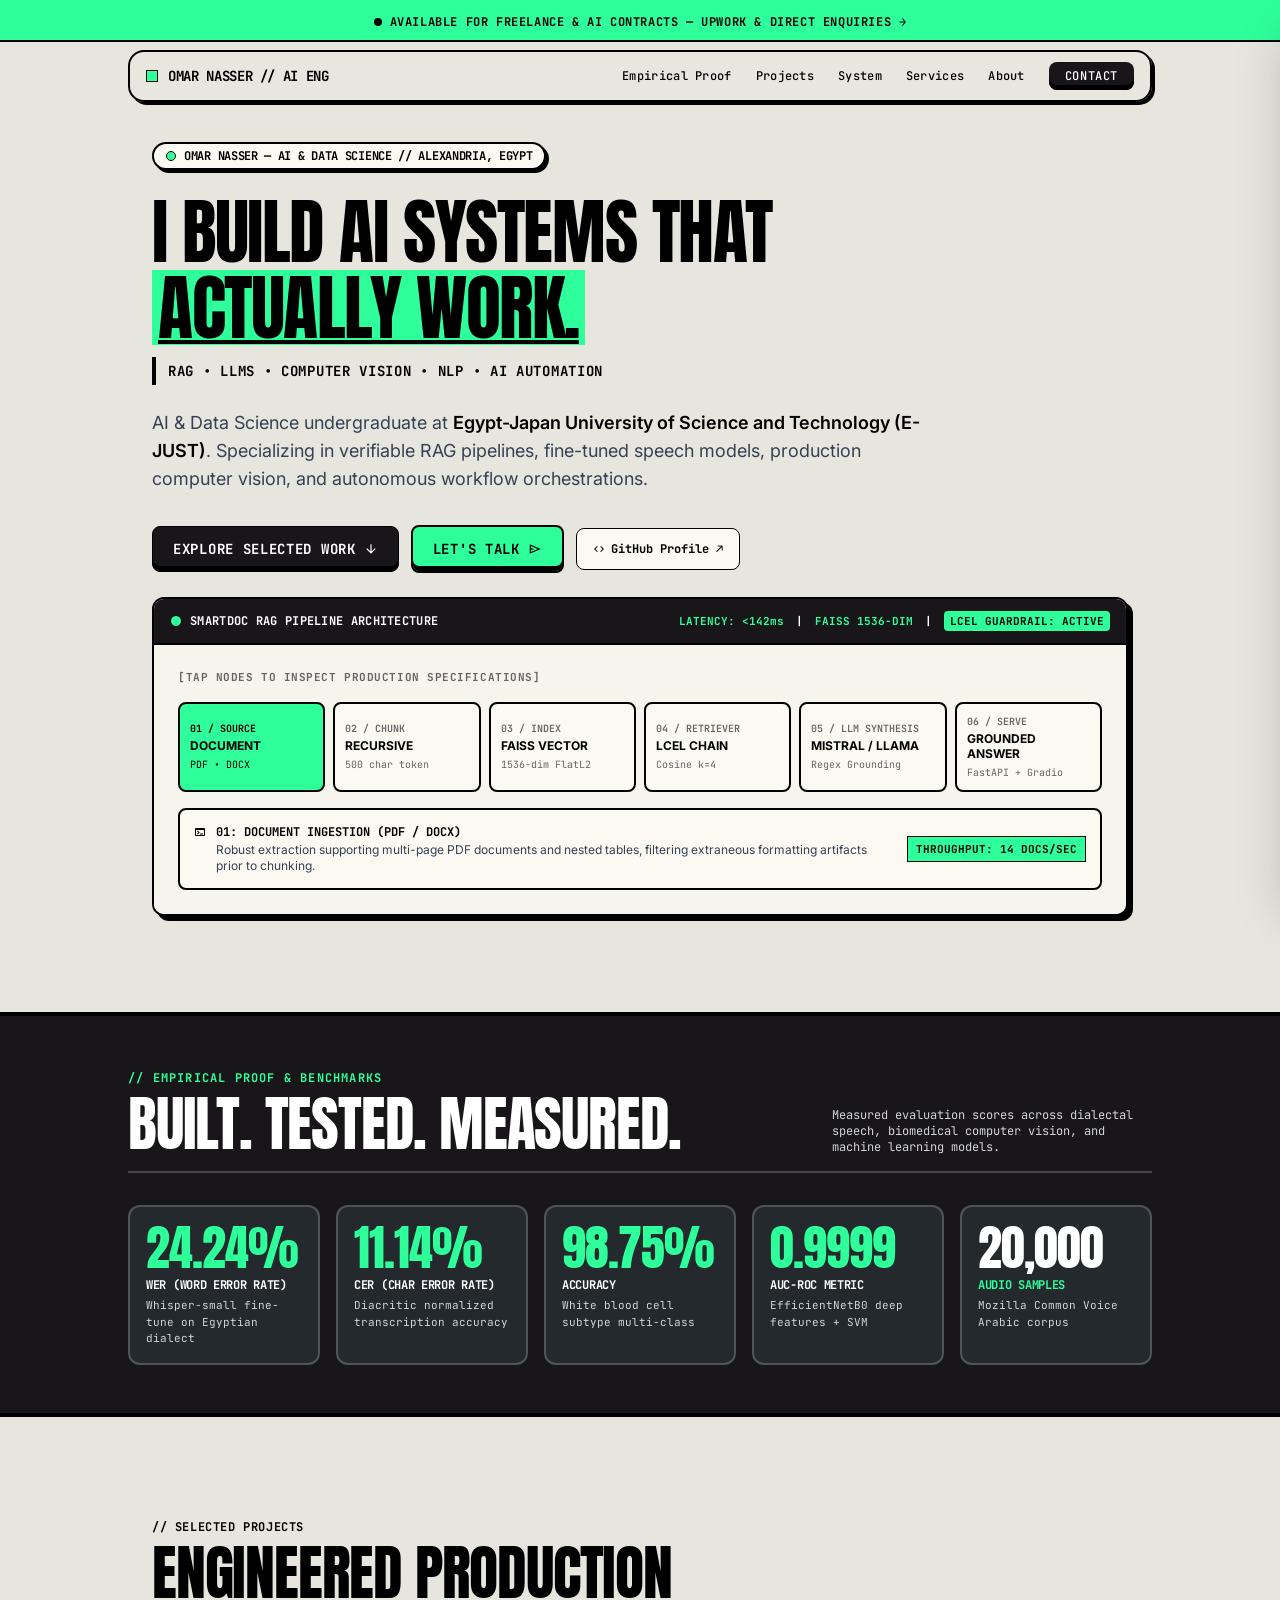
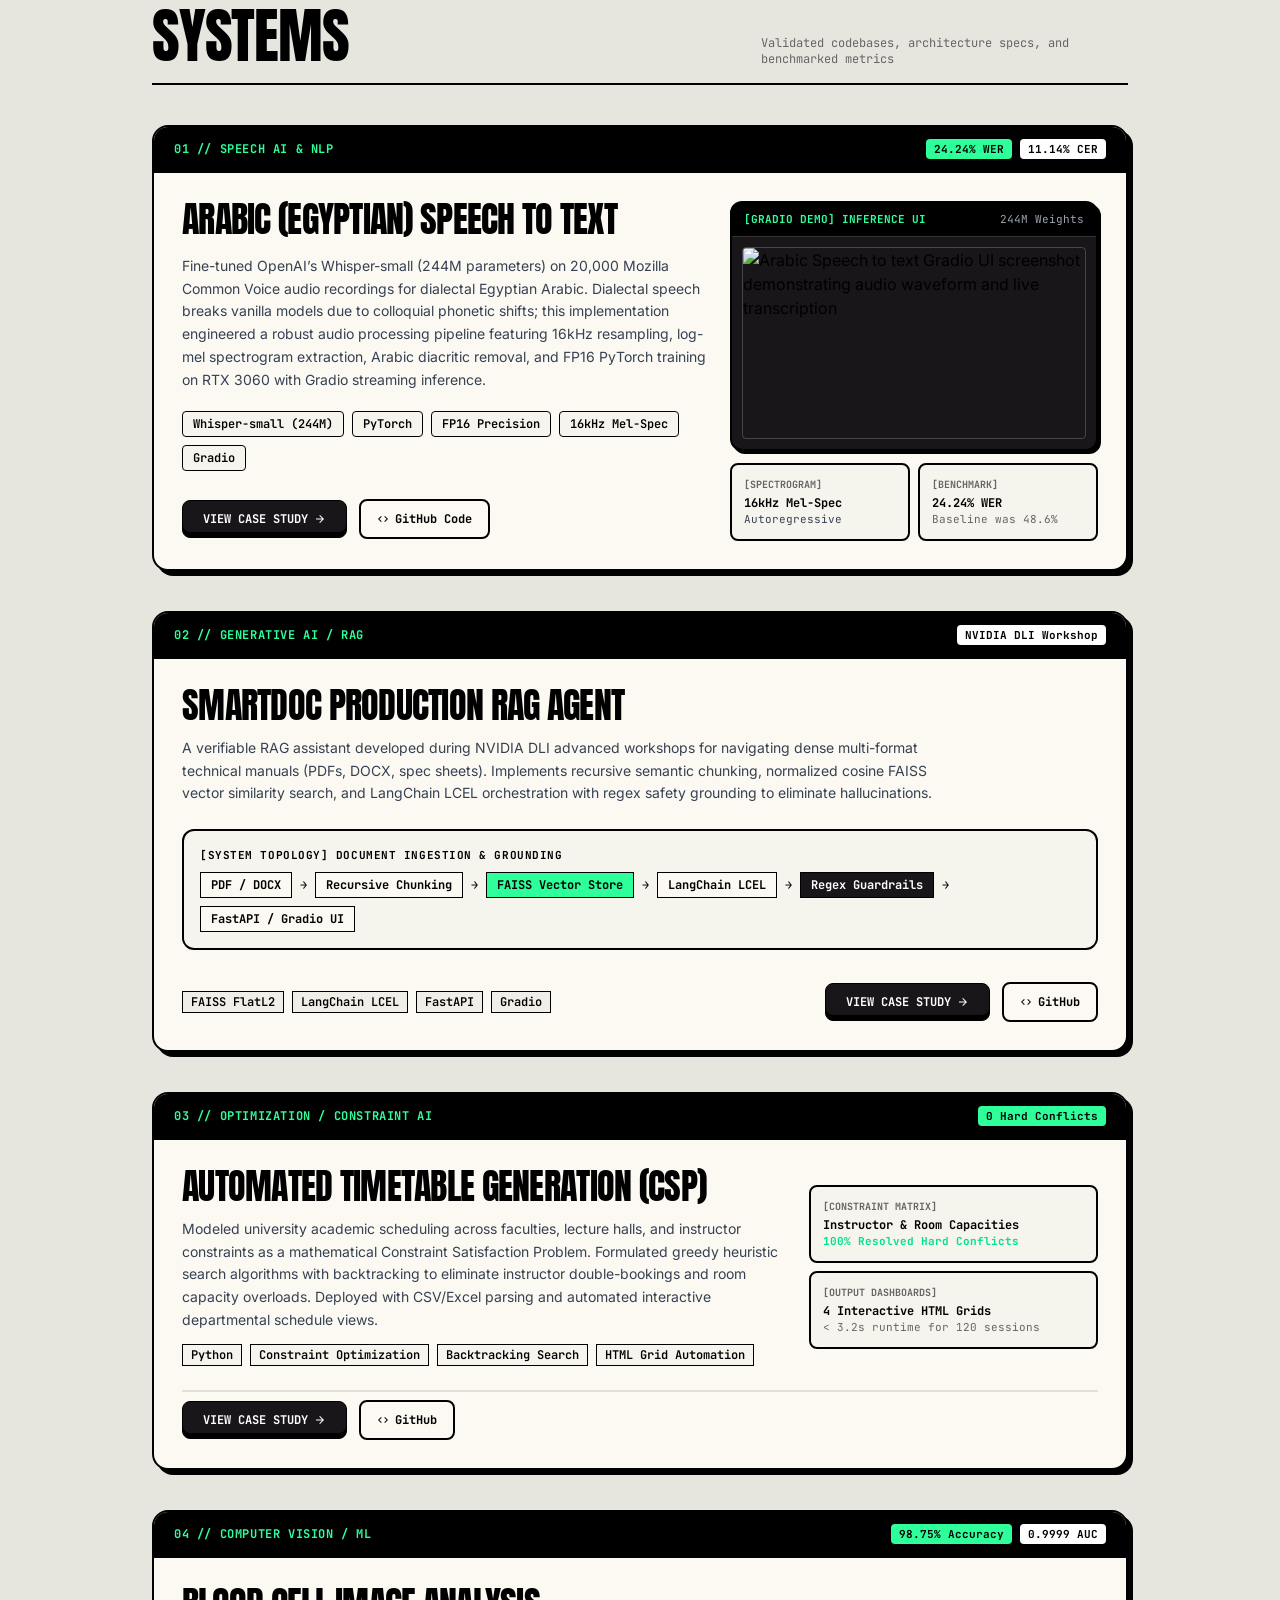
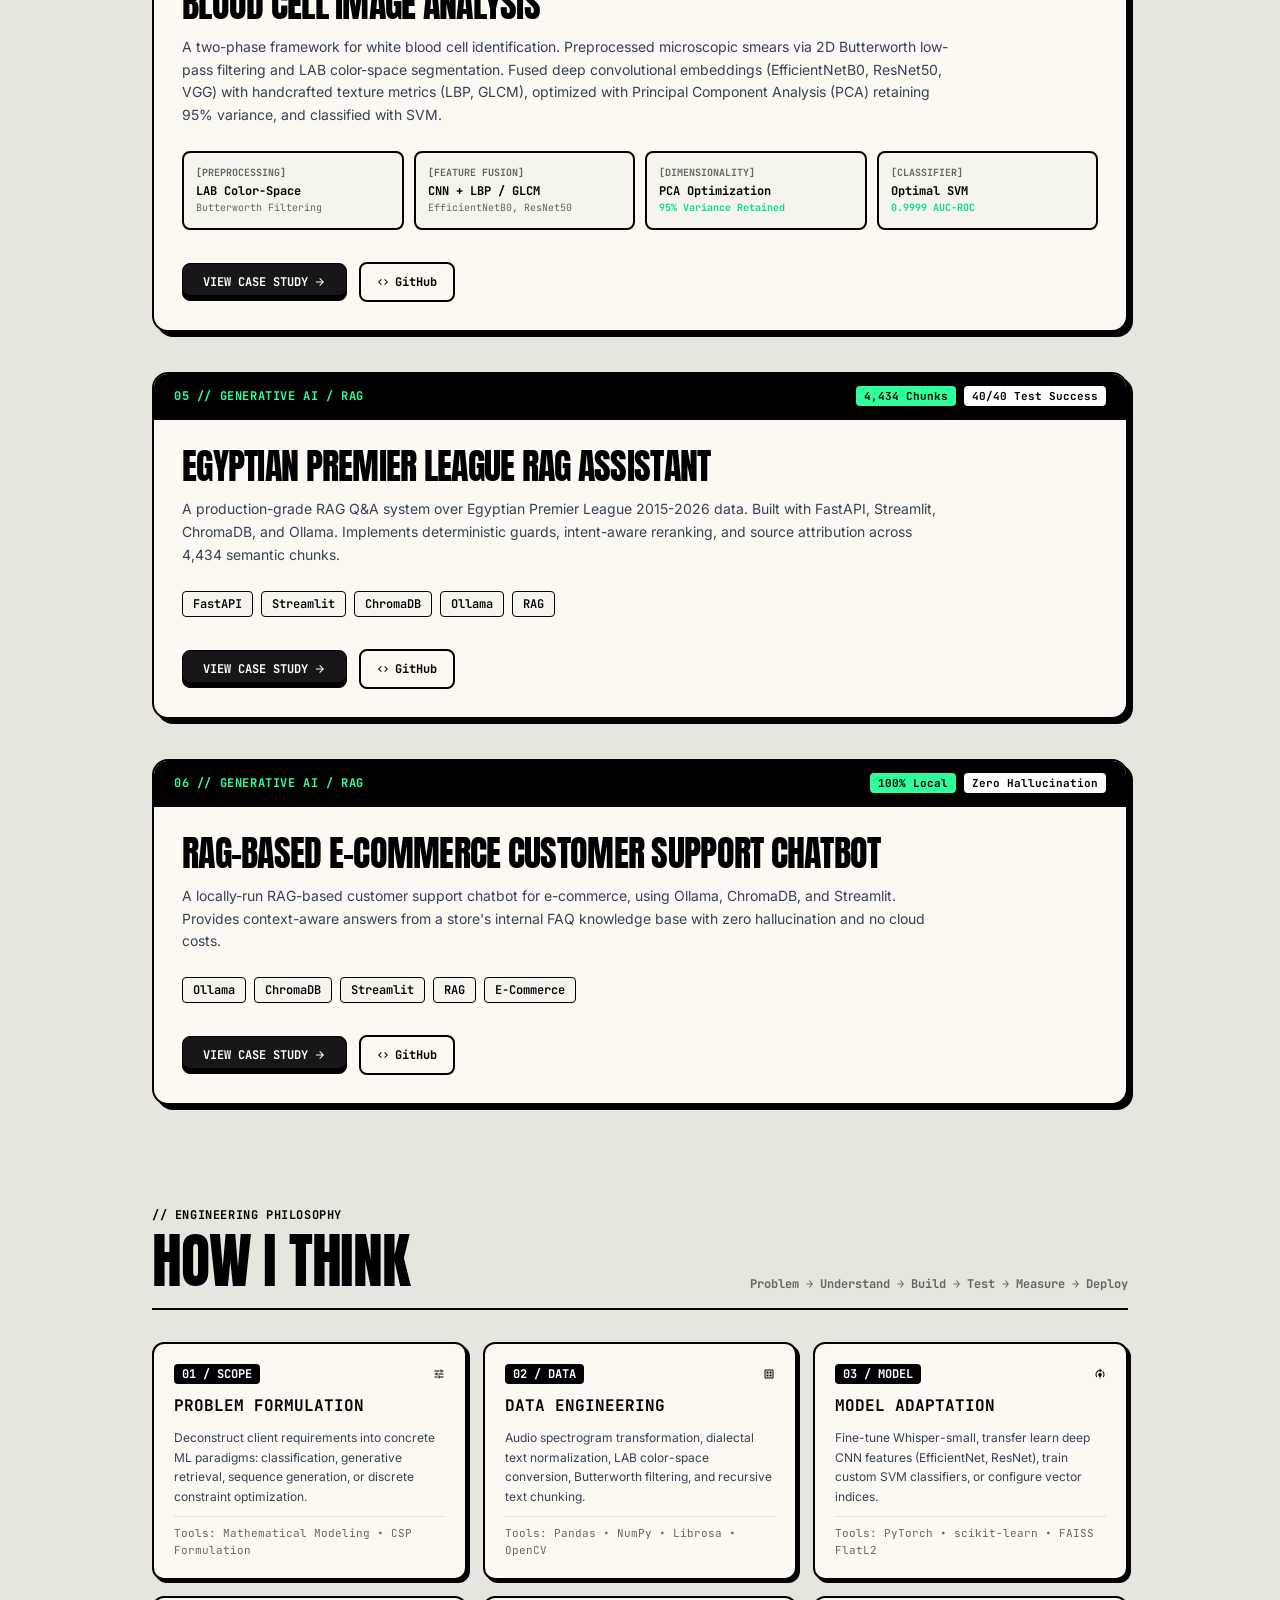
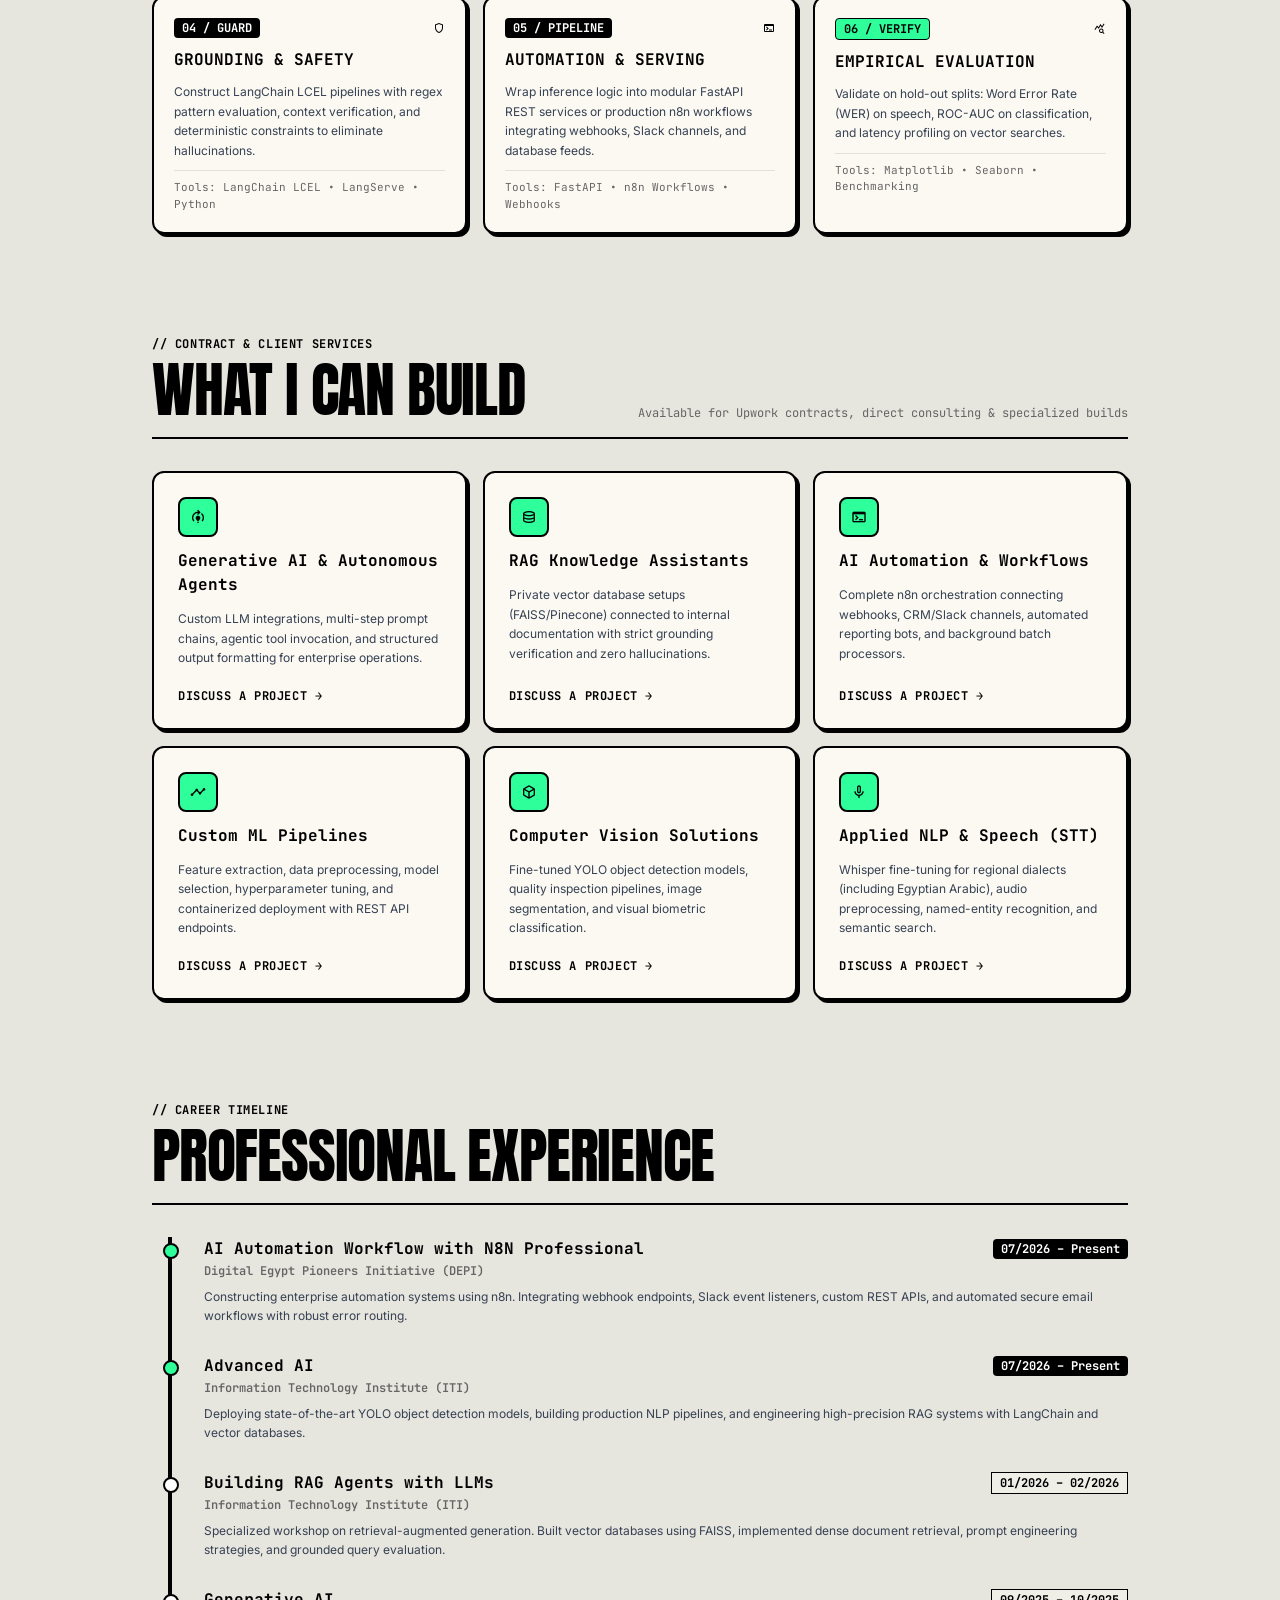
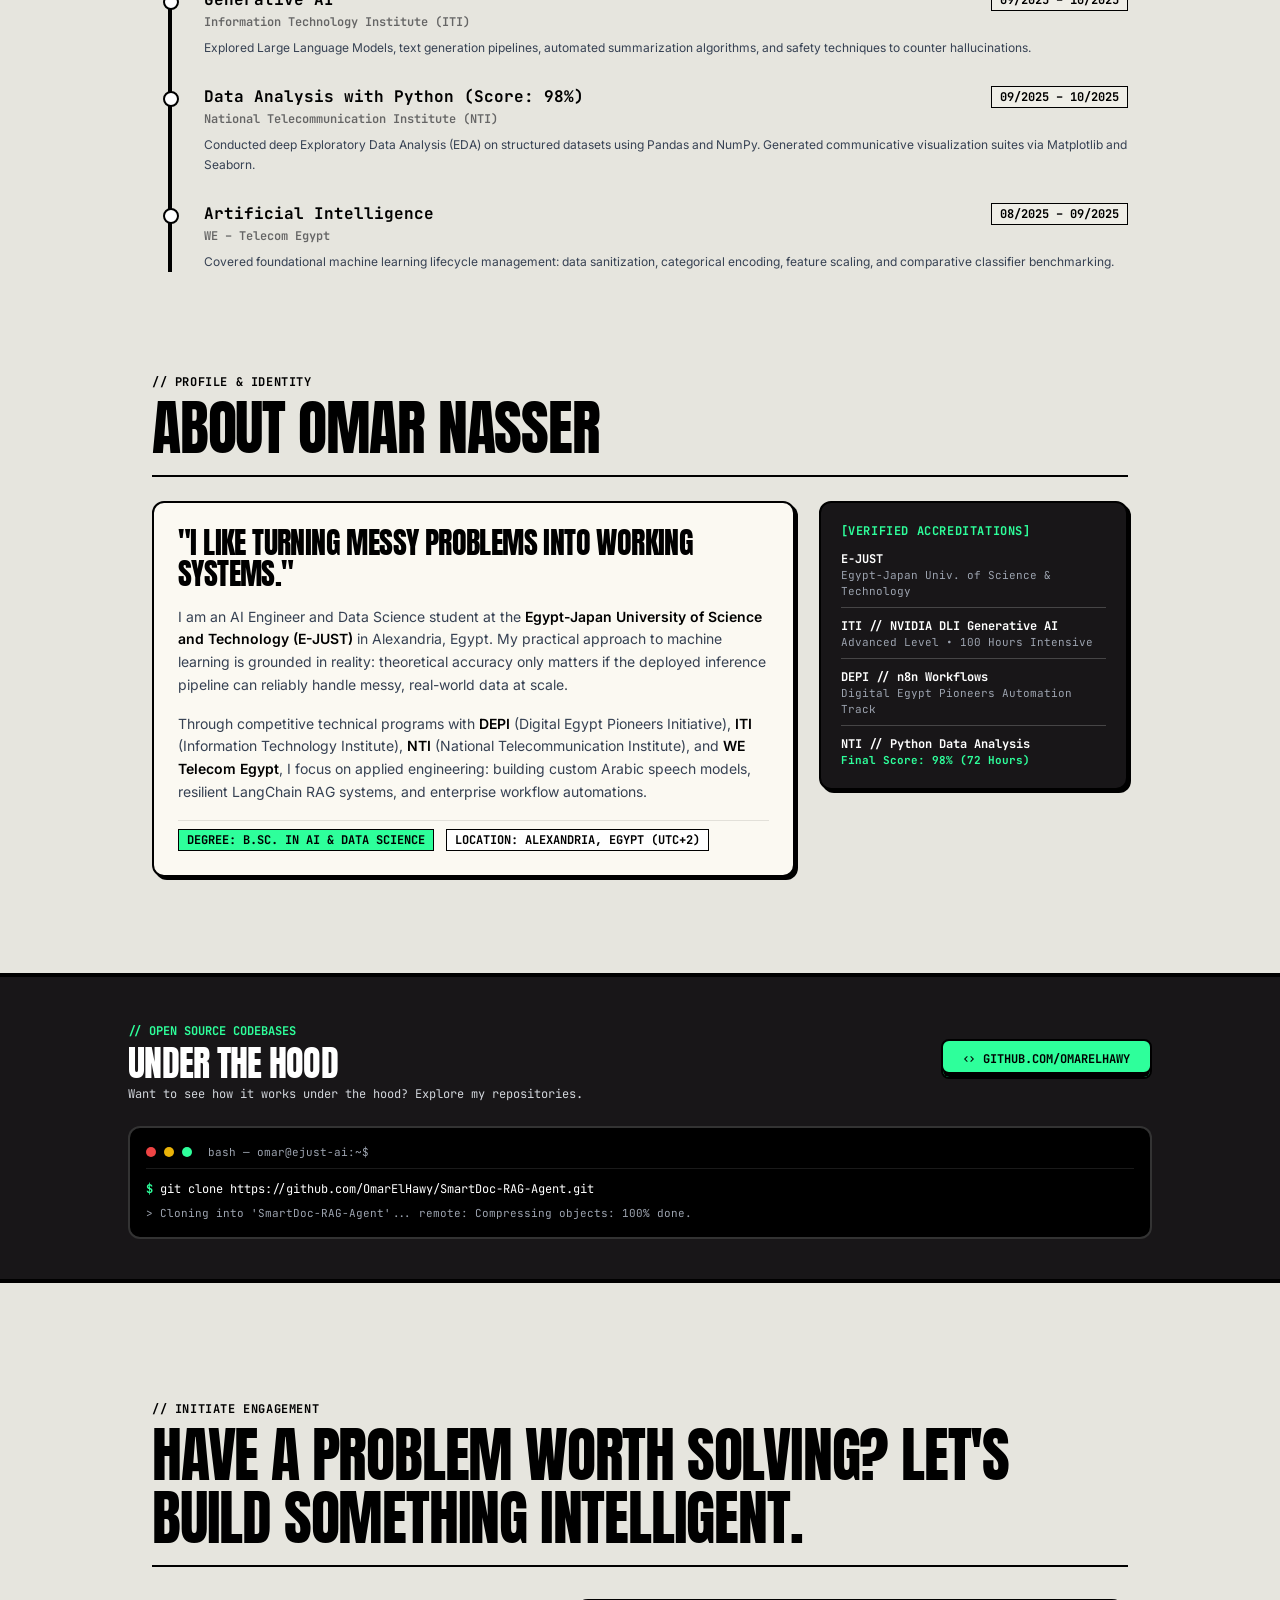
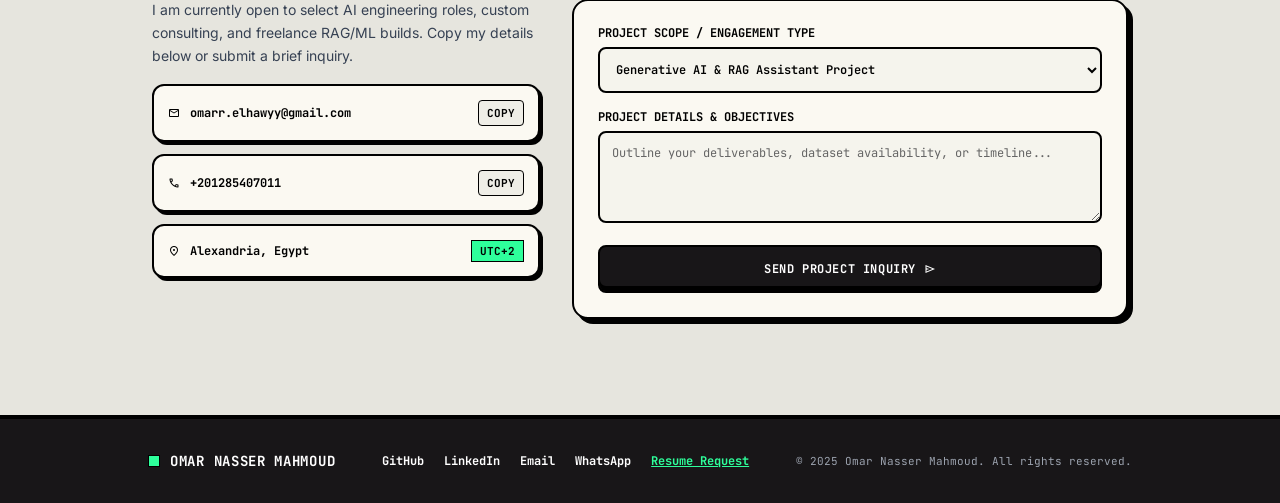
==== commit 9bbdd04d: "feat: add EPL RAG and E-Commerce RAG projects, fix specific GitHub links, and add inquiry form optio" ====
--- a/index.html
+++ b/index.html
@@ -394,7 +394,7 @@
                     <span>View Case Study</span>
                     <span class="material-symbols-outlined text-sm" aria-hidden="true">arrow_forward</span>
                   </button>
-                  <a class="px-4 py-2.5 rounded-lg bg-surface hover:bg-canvas-card border-2 border-black font-mono text-xs font-bold inline-flex items-center gap-1.5" href="https://github.com/OmarElHawy" rel="noopener noreferrer" target="_blank" aria-label="View Arabic Speech-to-Text GitHub Code">
+                  <a class="px-4 py-2.5 rounded-lg bg-surface hover:bg-canvas-card border-2 border-black font-mono text-xs font-bold inline-flex items-center gap-1.5" href="https://github.com/OmarElHawy/Whisper-Arabic-Speech-Recognition" rel="noopener noreferrer" target="_blank" aria-label="View Arabic Speech-to-Text GitHub Code">
                     <span class="material-symbols-outlined text-sm" aria-hidden="true">code</span>
                     <span>GitHub Code</span>
                   </a>
@@ -477,7 +477,7 @@
                   <span>View Case Study</span>
                   <span class="material-symbols-outlined text-sm" aria-hidden="true">arrow_forward</span>
                 </button>
-                <a class="px-4 py-2.5 rounded-lg bg-surface hover:bg-canvas-card border-2 border-black font-mono text-xs font-bold inline-flex items-center gap-1.5" href="https://github.com/OmarElHawy" rel="noopener noreferrer" target="_blank" aria-label="SmartDoc RAG Agent GitHub Repository">
+                <a class="px-4 py-2.5 rounded-lg bg-surface hover:bg-canvas-card border-2 border-black font-mono text-xs font-bold inline-flex items-center gap-1.5" href="https://github.com/OmarElHawy/SmartDoc-RAG-Agent" rel="noopener noreferrer" target="_blank" aria-label="SmartDoc RAG Agent GitHub Repository">
                   <span class="material-symbols-outlined text-sm" aria-hidden="true">code</span>
                   <span>GitHub</span>
                 </a>
@@ -529,7 +529,7 @@
                 <span>View Case Study</span>
                 <span class="material-symbols-outlined text-sm" aria-hidden="true">arrow_forward</span>
               </button>
-              <a class="px-4 py-2.5 rounded-lg bg-surface hover:bg-canvas-card border-2 border-black font-mono text-xs font-bold inline-flex items-center gap-1.5" href="https://github.com/OmarElHawy" rel="noopener noreferrer" target="_blank" aria-label="Timetable Generation GitHub Repository">
+              <a class="px-4 py-2.5 rounded-lg bg-surface hover:bg-canvas-card border-2 border-black font-mono text-xs font-bold inline-flex items-center gap-1.5" href="https://github.com/OmarElHawy/Automated-Timetable-Generation-as-a-Constraint-Satisfaction-Problem-CSP-" rel="noopener noreferrer" target="_blank" aria-label="Timetable Generation GitHub Repository">
                 <span class="material-symbols-outlined text-sm" aria-hidden="true">code</span>
                 <span>GitHub</span>
               </a>
@@ -585,7 +585,87 @@
                 <span>View Case Study</span>
                 <span class="material-symbols-outlined text-sm" aria-hidden="true">arrow_forward</span>
               </button>
-              <a class="px-4 py-2.5 rounded-lg bg-surface hover:bg-canvas-card border-2 border-black font-mono text-xs font-bold inline-flex items-center gap-1.5" href="https://github.com/OmarElHawy" rel="noopener noreferrer" target="_blank" aria-label="Blood Cell Analysis GitHub Repository">
+              <a class="px-4 py-2.5 rounded-lg bg-surface hover:bg-canvas-card border-2 border-black font-mono text-xs font-bold inline-flex items-center gap-1.5" href="https://github.com/OmarElHawy/blood-cell-image-analysis" rel="noopener noreferrer" target="_blank" aria-label="Blood Cell Analysis GitHub Repository">
+                <span class="material-symbols-outlined text-sm" aria-hidden="true">code</span>
+                <span>GitHub</span>
+              </a>
+            </div>
+          </div>
+        </article>
+
+        <!-- PROJECT 05: EGYPTIAN PREMIER LEAGUE RAG ASSISTANT -->
+        <article class="bg-surface rounded-2xl border-2 border-black shadow-brutal-lg overflow-hidden">
+          <div class="bg-black text-white px-5 py-3 flex flex-wrap items-center justify-between gap-2 border-b-2 border-black">
+            <span class="text-xs font-mono font-bold text-accent uppercase tracking-wider">05 // GENERATIVE AI / RAG</span>
+            <div class="flex items-center gap-2">
+              <span class="px-2 py-0.5 rounded bg-accent text-black font-mono text-[11px] font-bold">4,434 Chunks</span>
+              <span class="px-2 py-0.5 rounded bg-white text-black font-mono text-[11px] font-bold">40/40 Test Success</span>
+            </div>
+          </div>
+          <div class="p-5 sm:p-7 space-y-6">
+            <div class="space-y-3">
+              <h3 class="anton-heading text-2xl sm:text-3xl md:text-4xl text-black">
+                EGYPTIAN PREMIER LEAGUE RAG ASSISTANT
+              </h3>
+              <p class="text-sm text-ink-soft leading-relaxed max-w-3xl">
+                A production-grade RAG Q&amp;A system over Egyptian Premier League 2015-2026 data. Built with FastAPI, Streamlit, ChromaDB, and Ollama. Implements deterministic guards, intent-aware reranking, and source attribution across 4,434 semantic chunks.
+              </p>
+            </div>
+
+            <div class="flex flex-wrap gap-2 font-mono text-xs">
+              <span class="px-2.5 py-1 rounded bg-canvas-high border border-black font-semibold">FastAPI</span>
+              <span class="px-2.5 py-1 rounded bg-canvas-high border border-black font-semibold">Streamlit</span>
+              <span class="px-2.5 py-1 rounded bg-canvas-high border border-black font-semibold">ChromaDB</span>
+              <span class="px-2.5 py-1 rounded bg-canvas-high border border-black font-semibold">Ollama</span>
+              <span class="px-2.5 py-1 rounded bg-canvas-high border border-black font-semibold">RAG</span>
+            </div>
+
+            <div class="flex items-center gap-3 pt-2">
+              <button class="px-5 py-2.5 rounded-lg bg-surface-dark text-white hover:bg-black font-mono text-xs font-bold uppercase shadow-stamped border border-black inline-flex items-center gap-1.5 transition-all" onclick="openCaseStudy('epl_rag')">
+                <span>View Case Study</span>
+                <span class="material-symbols-outlined text-sm" aria-hidden="true">arrow_forward</span>
+              </button>
+              <a class="px-4 py-2.5 rounded-lg bg-surface hover:bg-canvas-card border-2 border-black font-mono text-xs font-bold inline-flex items-center gap-1.5" href="https://github.com/OmarElHawy/Egyptian-Premier-League-RAG" rel="noopener noreferrer" target="_blank" aria-label="Egyptian Premier League RAG GitHub Repository">
+                <span class="material-symbols-outlined text-sm" aria-hidden="true">code</span>
+                <span>GitHub</span>
+              </a>
+            </div>
+          </div>
+        </article>
+
+        <!-- PROJECT 06: RAG-BASED E-COMMERCE CUSTOMER SUPPORT CHATBOT -->
+        <article class="bg-surface rounded-2xl border-2 border-black shadow-brutal-lg overflow-hidden">
+          <div class="bg-black text-white px-5 py-3 flex flex-wrap items-center justify-between gap-2 border-b-2 border-black">
+            <span class="text-xs font-mono font-bold text-accent uppercase tracking-wider">06 // GENERATIVE AI / RAG</span>
+            <div class="flex items-center gap-2">
+              <span class="px-2 py-0.5 rounded bg-accent text-black font-mono text-[11px] font-bold">100% Local</span>
+              <span class="px-2 py-0.5 rounded bg-white text-black font-mono text-[11px] font-bold">Zero Hallucination</span>
+            </div>
+          </div>
+          <div class="p-5 sm:p-7 space-y-6">
+            <div class="space-y-3">
+              <h3 class="anton-heading text-2xl sm:text-3xl md:text-4xl text-black">
+                RAG-BASED E-COMMERCE CUSTOMER SUPPORT CHATBOT
+              </h3>
+              <p class="text-sm text-ink-soft leading-relaxed max-w-3xl">
+                A locally-run RAG-based customer support chatbot for e-commerce, using Ollama, ChromaDB, and Streamlit. Provides context-aware answers from a store's internal FAQ knowledge base with zero hallucination and no cloud costs.
+              </p>
+            </div>
+
+            <div class="flex flex-wrap gap-2 font-mono text-xs">
+              <span class="px-2.5 py-1 rounded bg-canvas-high border border-black font-semibold">Ollama</span>
+              <span class="px-2.5 py-1 rounded bg-canvas-high border border-black font-semibold">ChromaDB</span>
+              <span class="px-2.5 py-1 rounded bg-canvas-high border border-black font-semibold">Streamlit</span>
+              <span class="px-2.5 py-1 rounded bg-canvas-high border border-black font-semibold">RAG</span>
+              <span class="px-2.5 py-1 rounded bg-canvas-high border border-black font-semibold">E-Commerce</span>
+            </div>
+
+            <div class="flex items-center gap-3 pt-2">
+              <button class="px-5 py-2.5 rounded-lg bg-surface-dark text-white hover:bg-black font-mono text-xs font-bold uppercase shadow-stamped border border-black inline-flex items-center gap-1.5 transition-all" onclick="openCaseStudy('ecommerce_rag')">
+                <span>View Case Study</span>
+                <span class="material-symbols-outlined text-sm" aria-hidden="true">arrow_forward</span>
+              </button>
+              <a class="px-4 py-2.5 rounded-lg bg-surface hover:bg-canvas-card border-2 border-black font-mono text-xs font-bold inline-flex items-center gap-1.5" href="https://github.com/OmarElHawy/RAG-Based-E-Commerce-Customer-Support-Chatbot" rel="noopener noreferrer" target="_blank" aria-label="RAG-Based E-Commerce Customer Support Chatbot GitHub Repository">
                 <span class="material-symbols-outlined text-sm" aria-hidden="true">code</span>
                 <span>GitHub</span>
               </a>
@@ -1022,6 +1102,7 @@
               </label>
               <select class="w-full rounded-lg bg-canvas-high border-2 border-black text-black text-xs font-mono font-semibold focus:border-black focus:ring-0 p-3" id="inquiryScope" name="scope">
                 <option value="Generative AI &amp; RAG Assistant Project">Generative AI &amp; RAG Assistant Project</option>
+                <option value="RAG System Development & Integration">RAG System Development & Integration</option>
                 <option value="AI Workflow Automation (n8n &amp; APIs)">AI Workflow Automation (n8n &amp; APIs)</option>
                 <option value="Custom Computer Vision / ML Implementation">Custom Computer Vision / ML Implementation</option>
                 <option value="Speech to Text (Arabic STT) &amp; NLP">Speech to Text (Arabic STT) &amp; NLP</option>
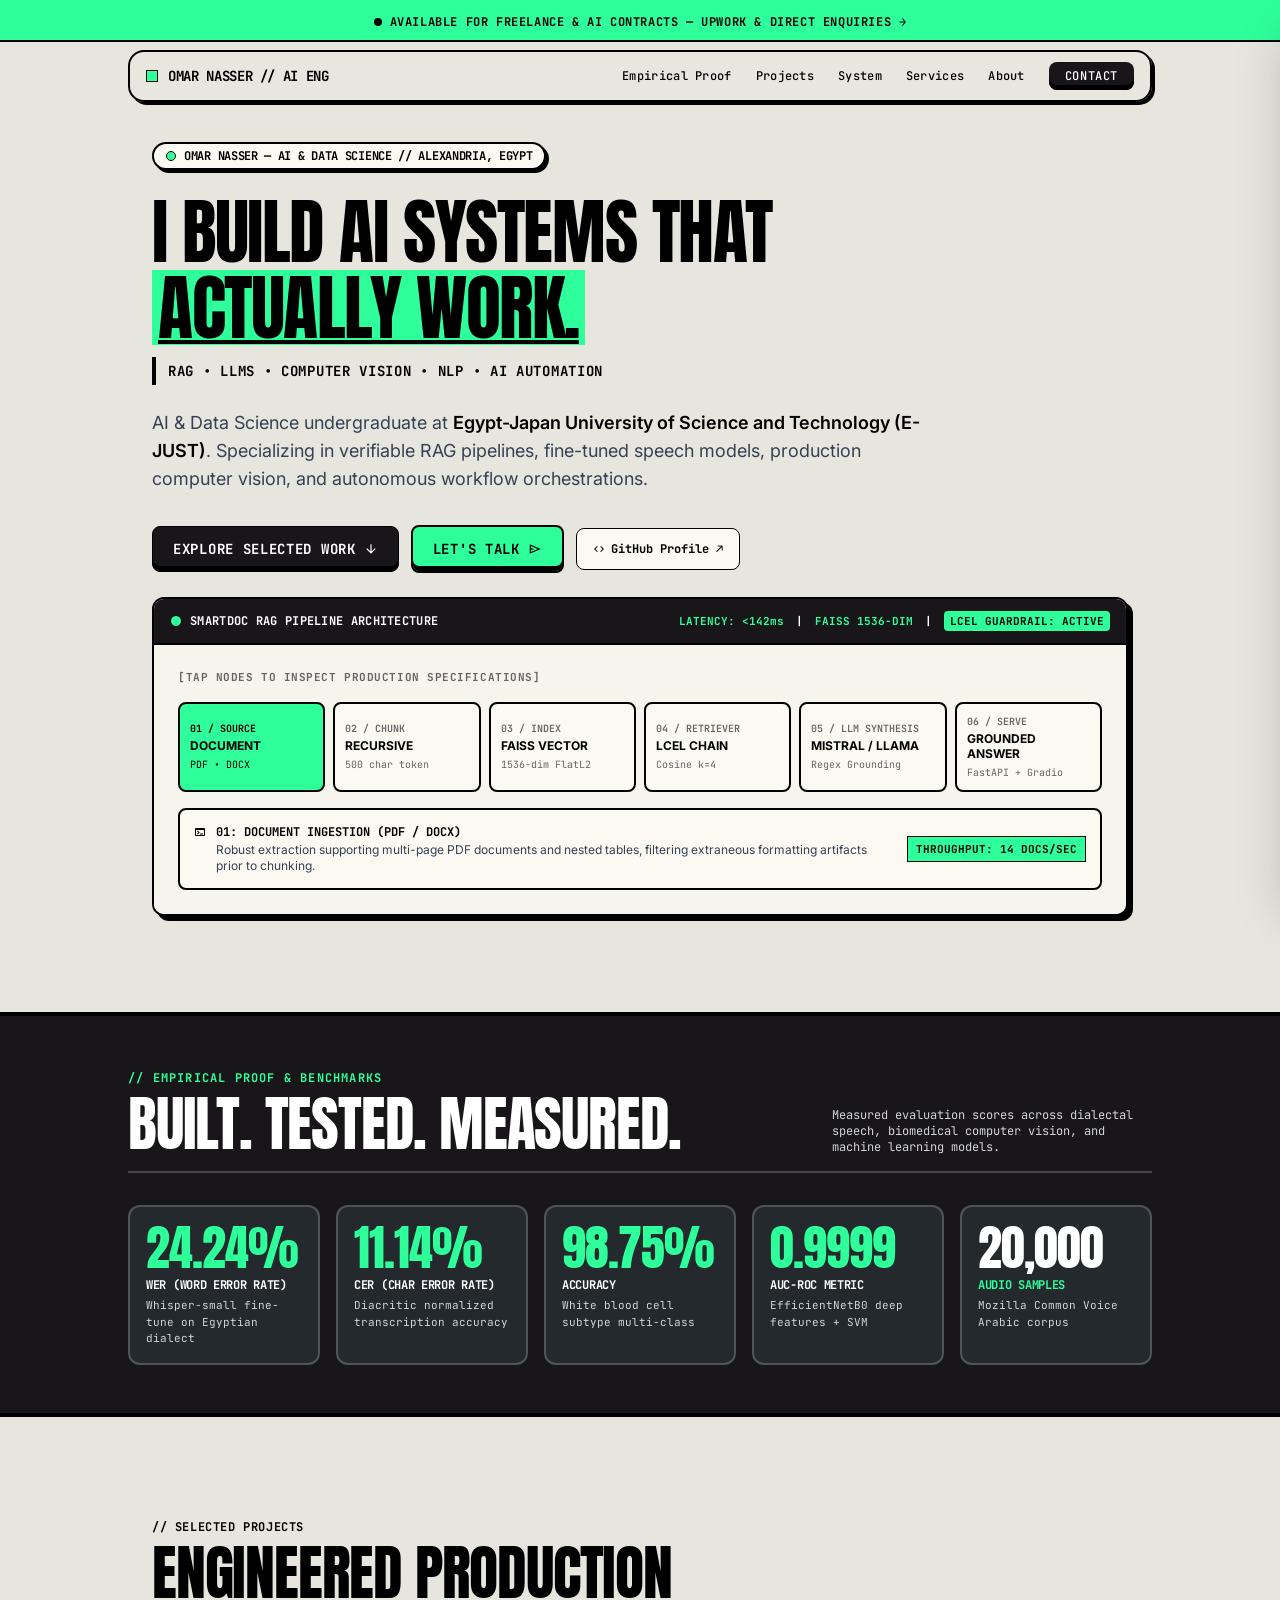
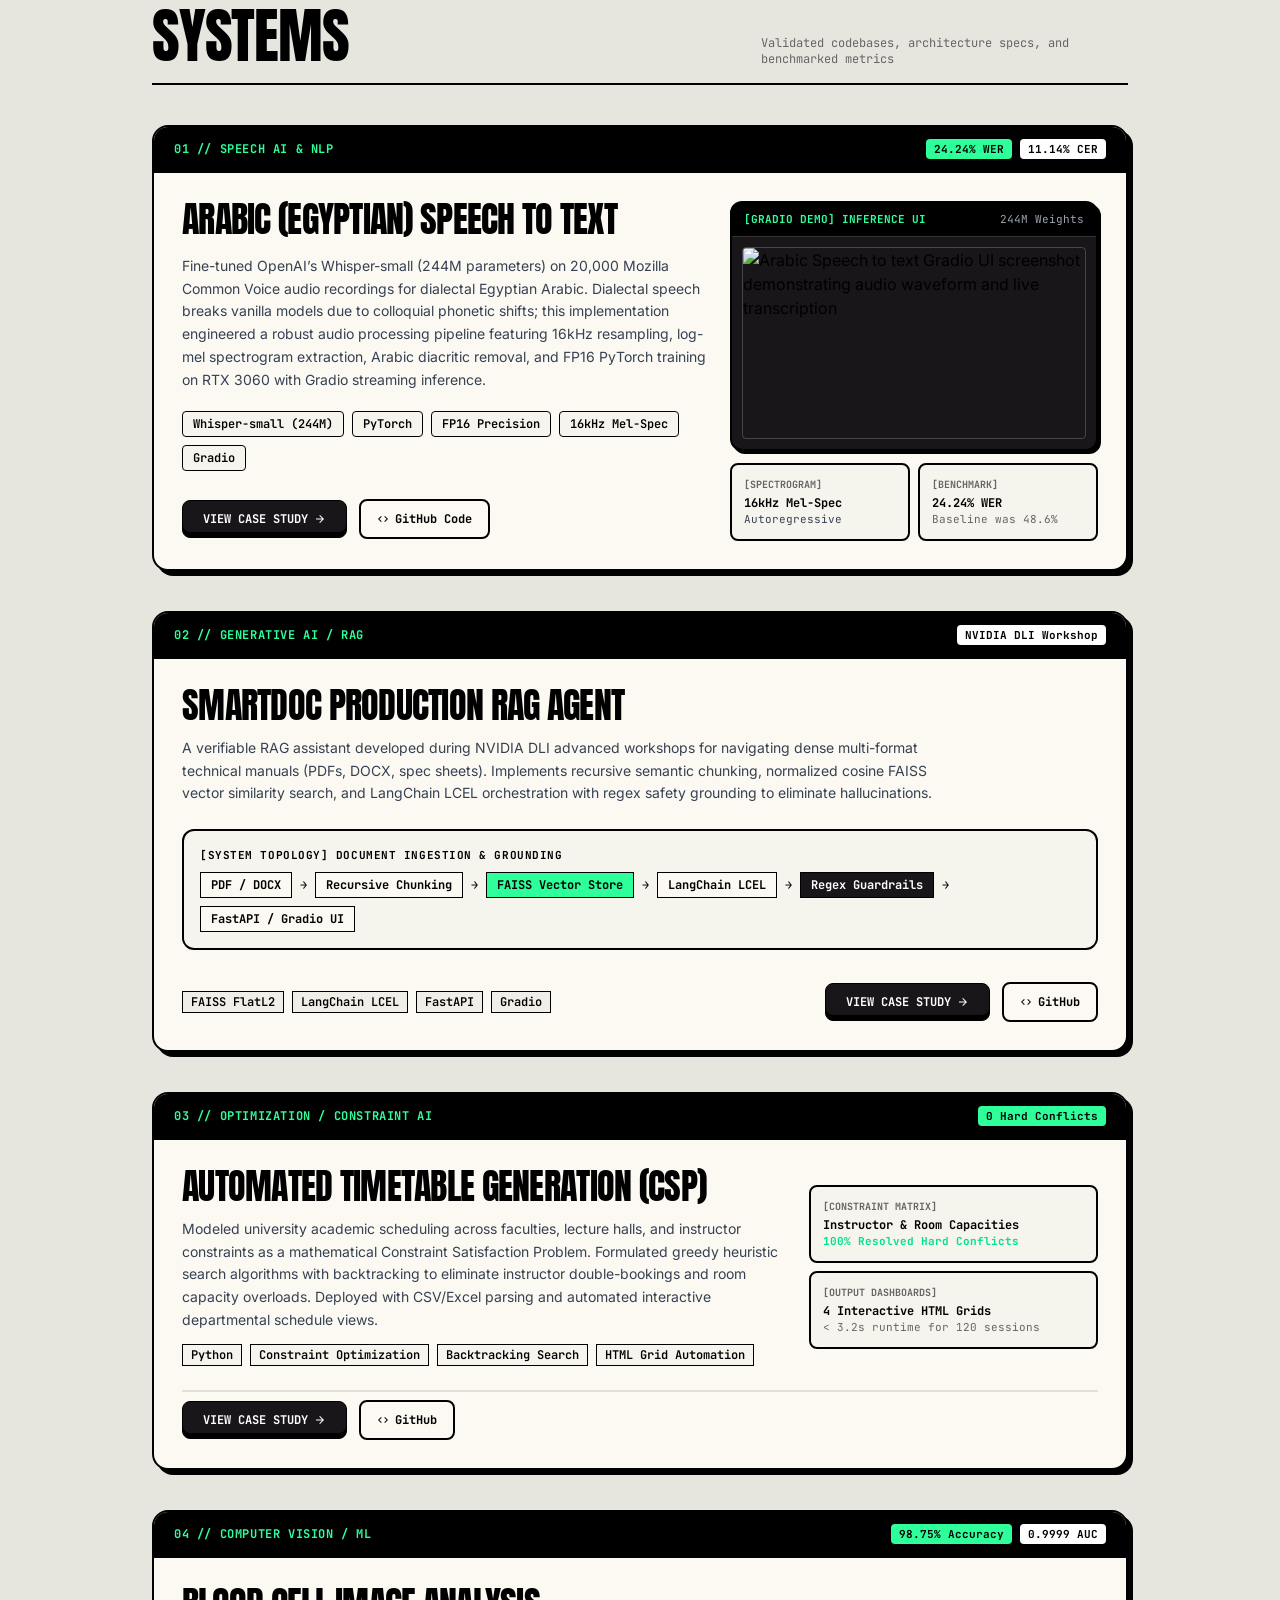
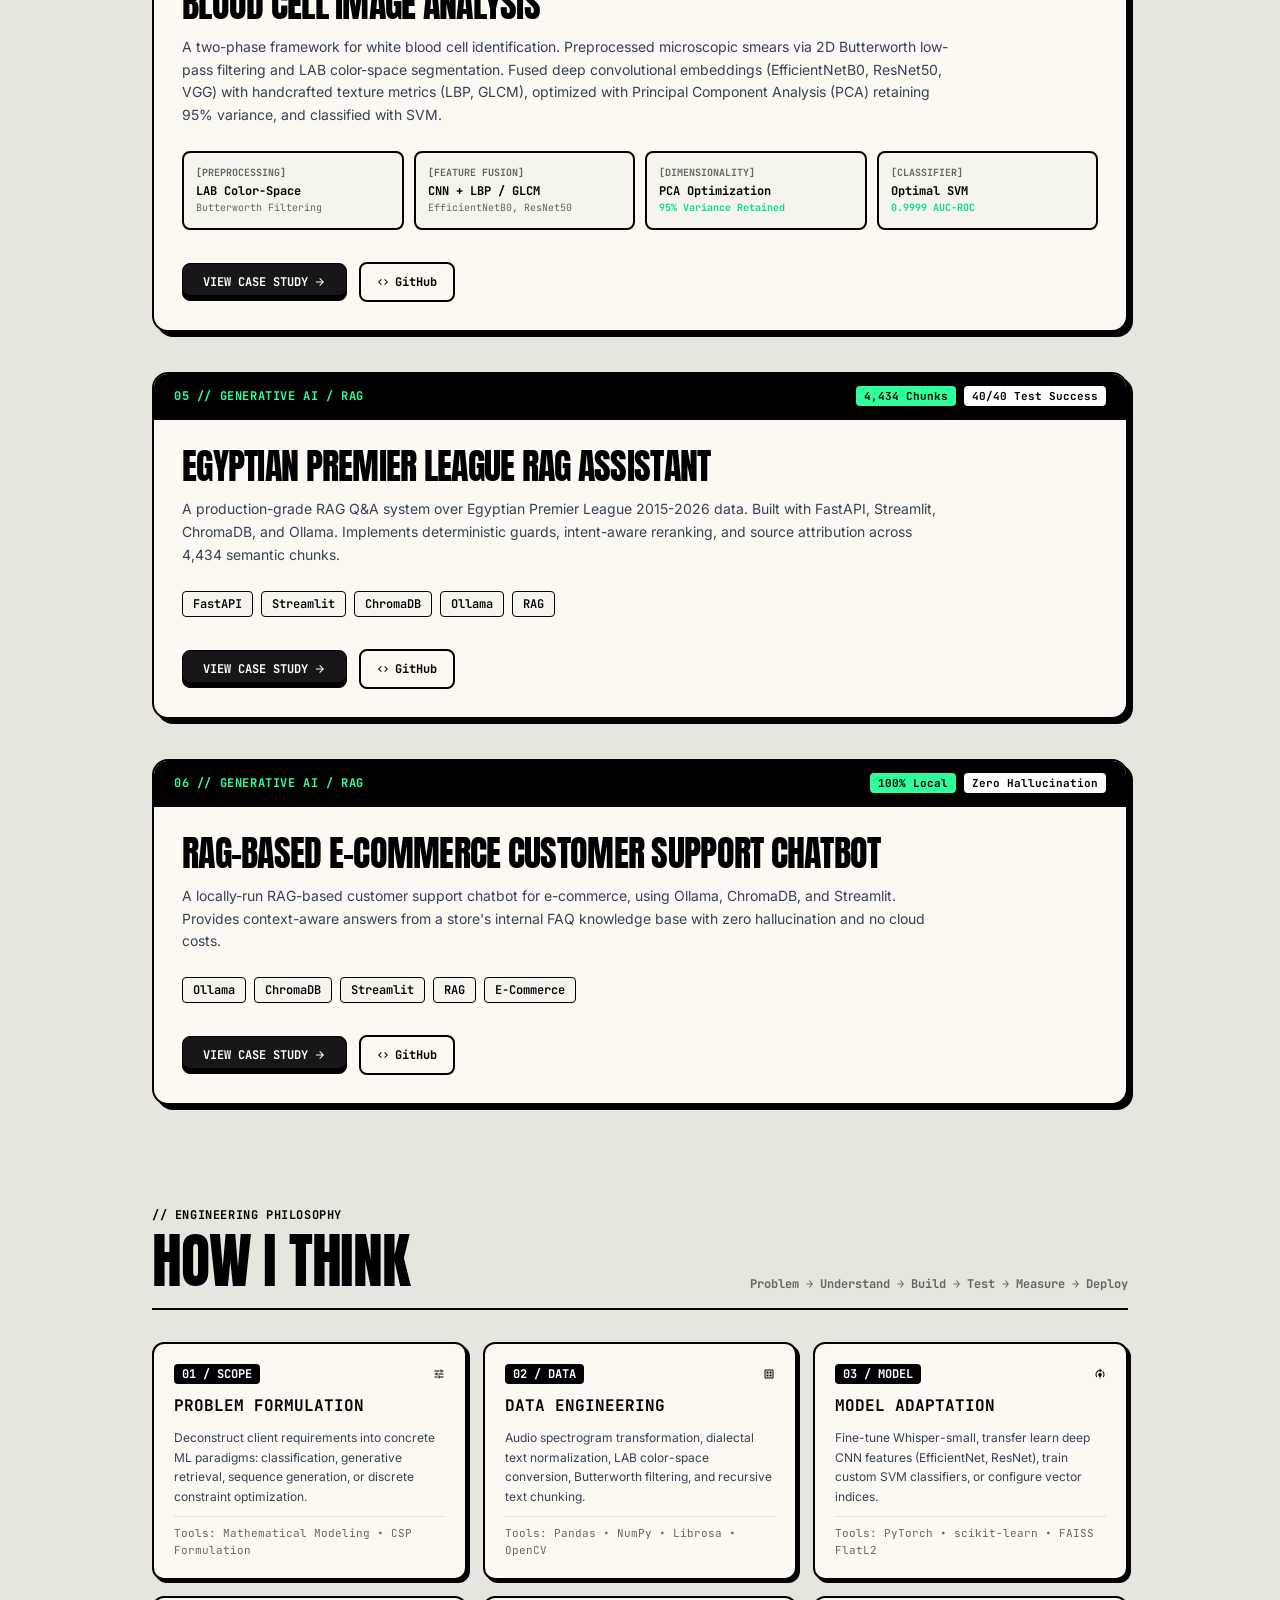
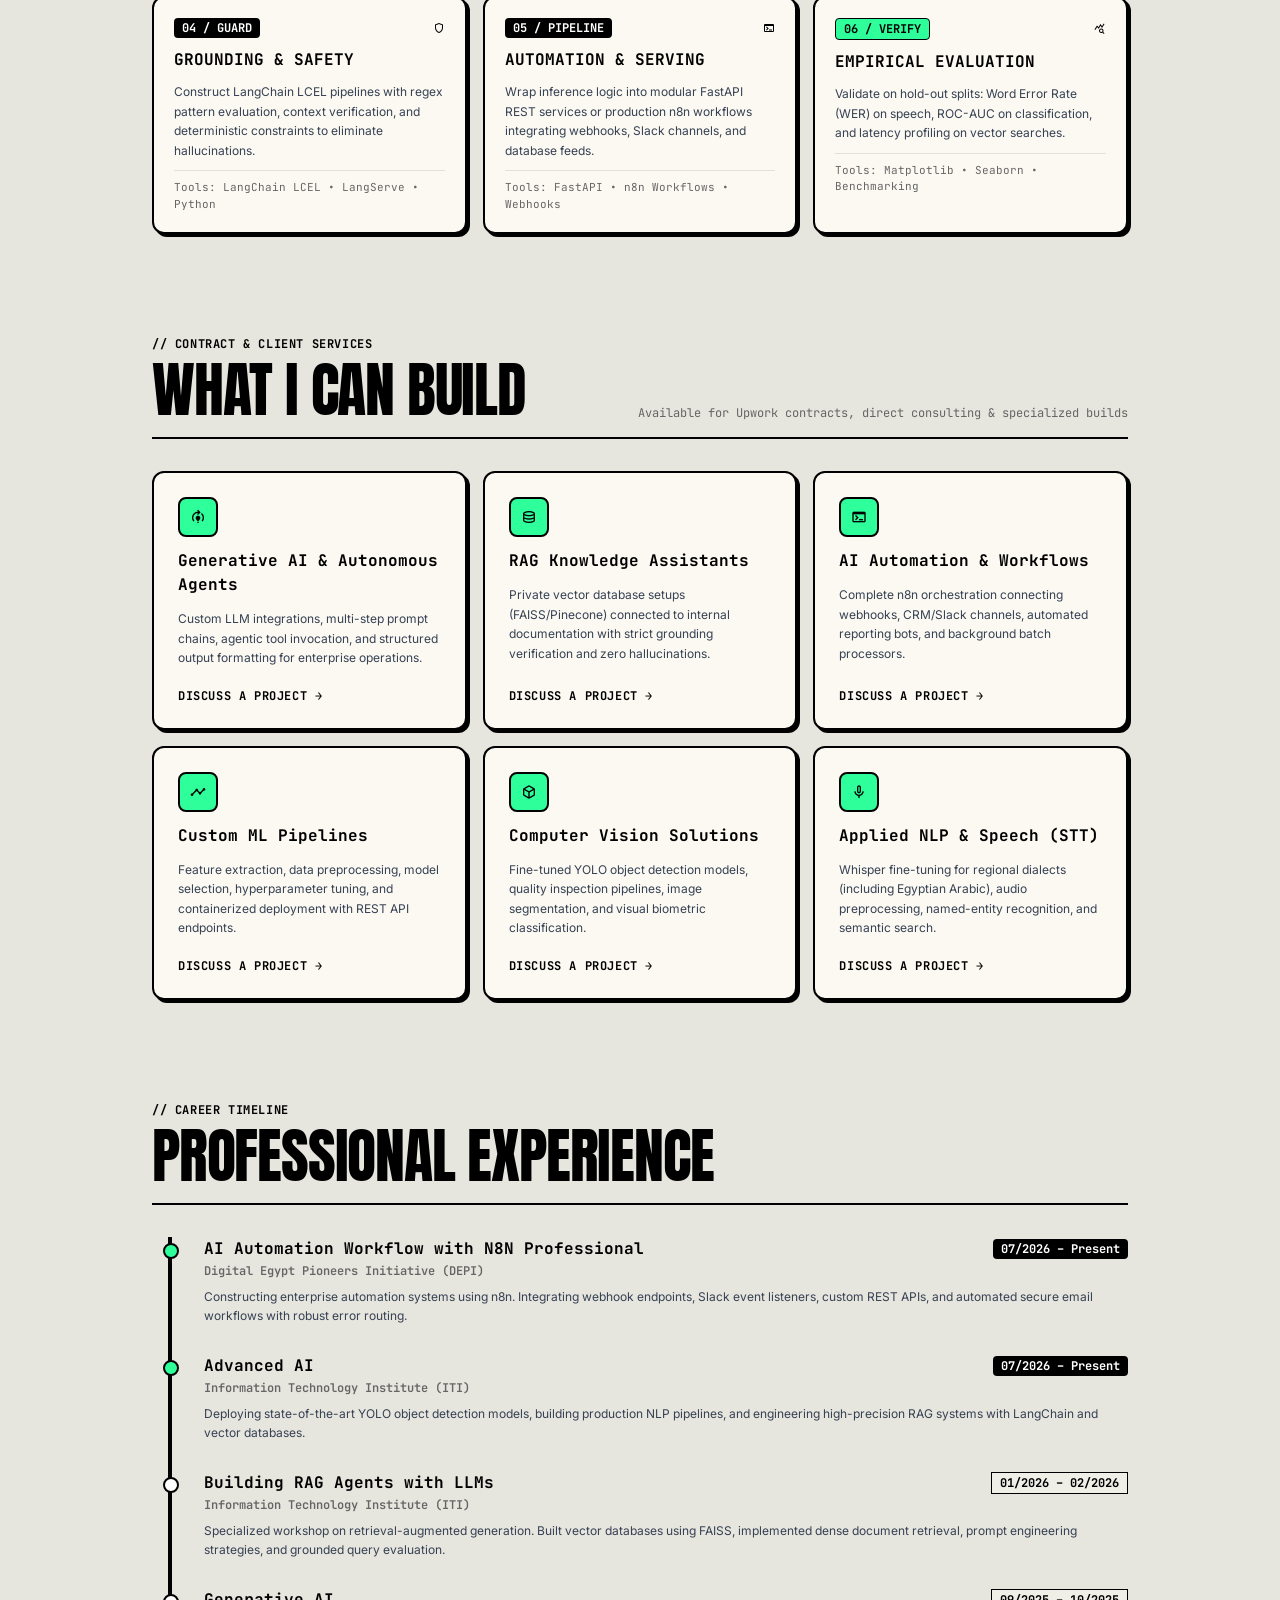
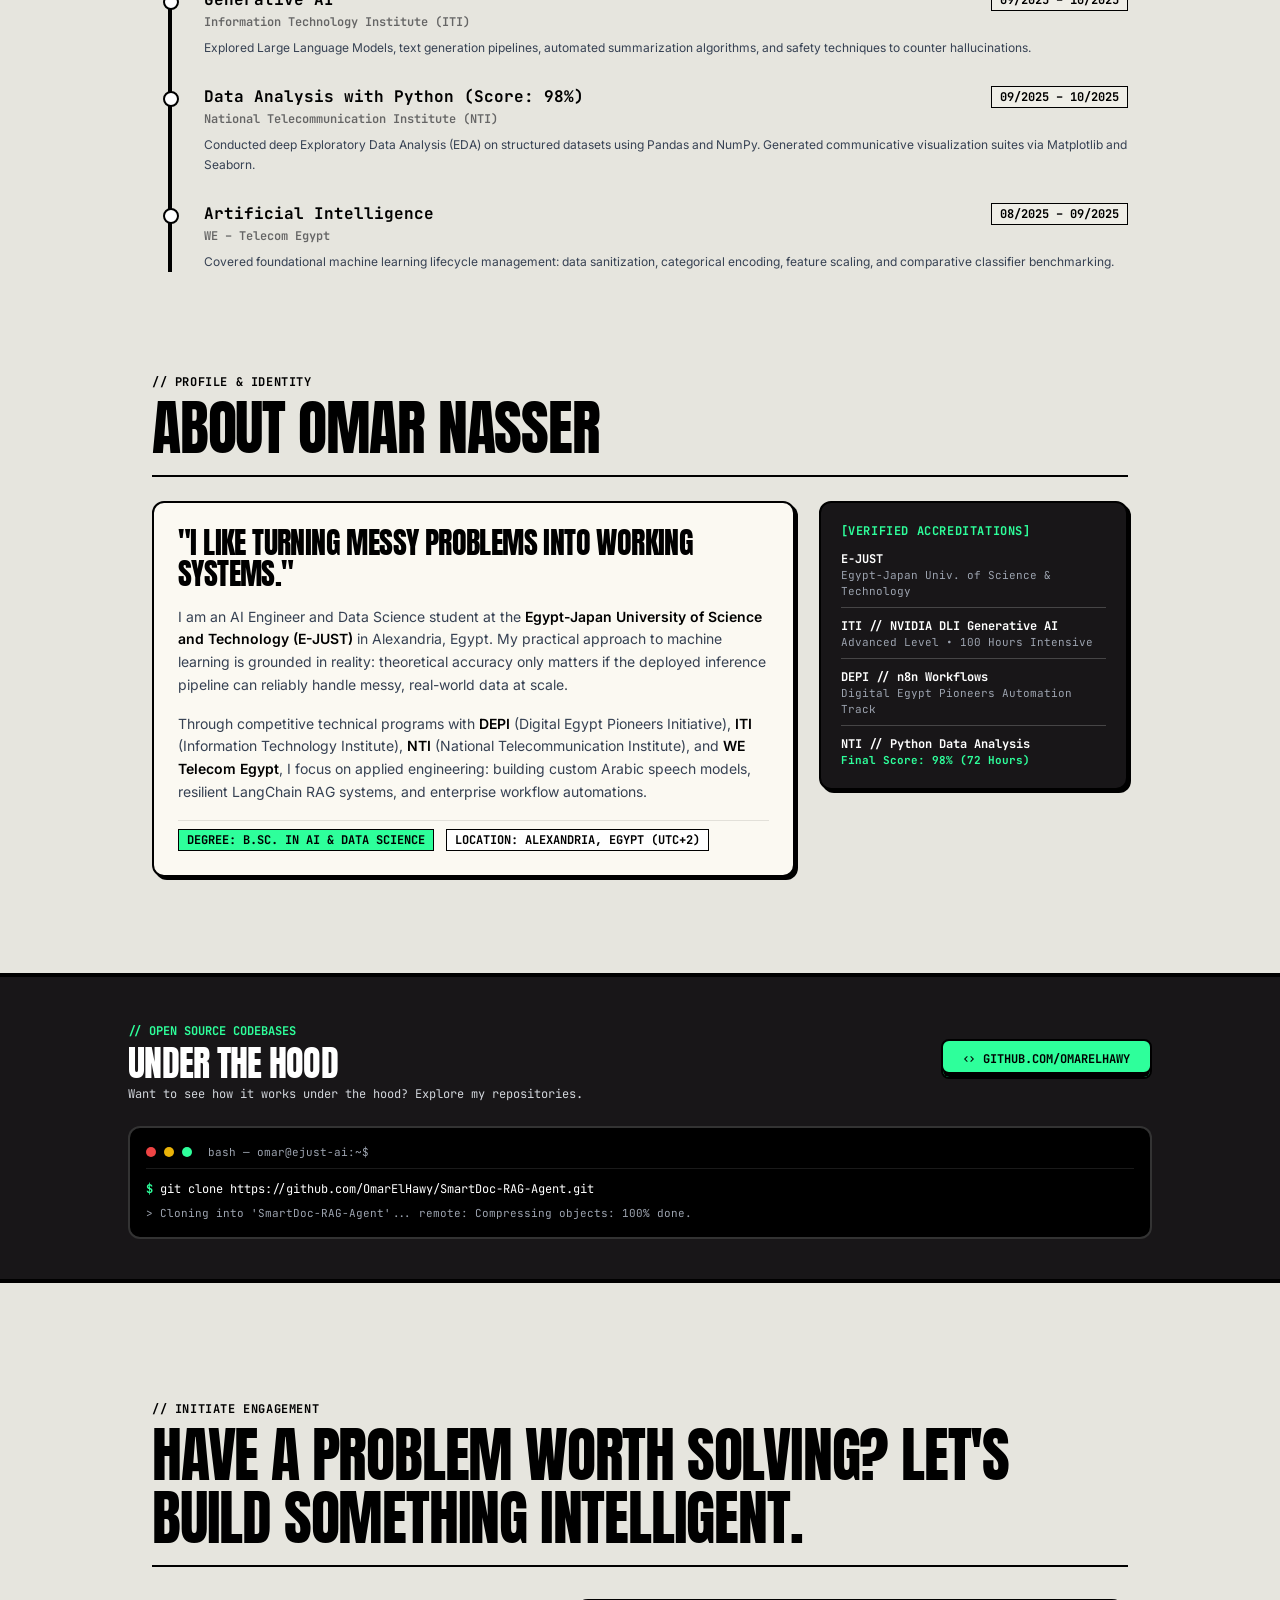
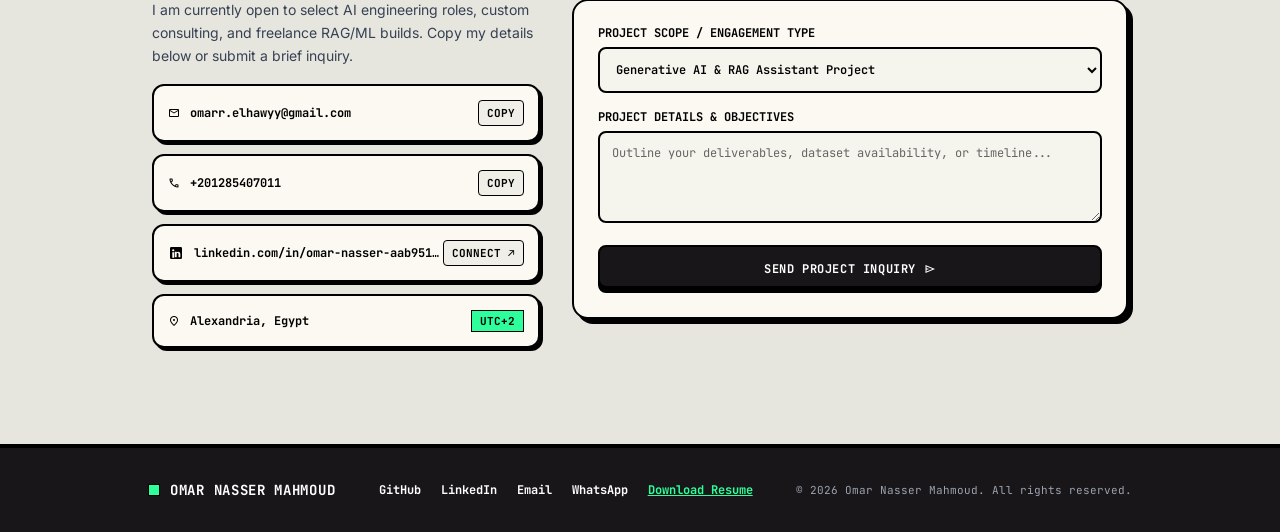
==== commit d5cc7941: "feat: add LinkedIn card to contact section, update footer with full LinkedIn URL, 2026 copyright, an" ====
--- a/index.html
+++ b/index.html
@@ -184,7 +184,7 @@
         <span>github.com/OmarElHawy</span>
         <span class="material-symbols-outlined text-xs" aria-hidden="true">north_east</span>
       </a>
-      <a class="flex items-center justify-between text-ink hover:underline" href="https://linkedin.com/in/omar-nasser-aab951303" rel="noopener noreferrer" target="_blank">
+      <a class="flex items-center justify-between text-ink hover:underline" href="https://www.linkedin.com/in/omar-nasser-aab951303/" rel="noopener noreferrer" target="_blank">
         <span>linkedin.com/in/omar-nasser</span>
         <span class="material-symbols-outlined text-xs" aria-hidden="true">north_east</span>
       </a>
@@ -1082,6 +1082,17 @@
               </button>
             </div>
 
+            <!-- LinkedIn -->
+            <div class="p-3.5 rounded-xl bg-surface border-2 border-black shadow-brutal flex items-center justify-between">
+              <div class="flex items-center gap-2.5 min-w-0">
+                <svg class="w-4 h-4 fill-current text-black flex-shrink-0" viewBox="0 0 24 24" aria-hidden="true"><path d="M19 3a2 2 0 0 1 2 2v14a2 2 0 0 1-2 2H5a2 2 0 0 1-2-2V5a2 2 0 0 1 2-2h14m-.5 15.5v-5.3a3.26 3.26 0 0 0-3.26-3.26c-.85 0-1.84.52-2.28 1.3v-1.11h-2.79v8.37h2.79v-4.93c0-.77.62-1.4 1.39-1.4a1.4 1.4 0 0 1 1.4 1.4v4.93h2.75M6.46 10.9v8.37H9.2V10.9H6.46M7.83 6.2a1.66 1.66 0 0 0-1.66 1.66c0 .92.74 1.66 1.66 1.66.92 0 1.66-.74 1.66-1.66 0-.92-.74-1.66-1.66-1.66Z"/></svg>
+                <a href="https://www.linkedin.com/in/omar-nasser-aab951303/" rel="noopener noreferrer" target="_blank" class="text-black font-bold hover:underline truncate">linkedin.com/in/omar-nasser-aab951303</a>
+              </div>
+              <a href="https://www.linkedin.com/in/omar-nasser-aab951303/" rel="noopener noreferrer" target="_blank" aria-label="Visit LinkedIn Profile" class="px-2 py-1 bg-canvas-card border border-black hover:bg-accent rounded text-[11px] font-bold transition-colors inline-flex items-center gap-1 flex-shrink-0">
+                CONNECT ↗
+              </a>
+            </div>
+
             <!-- Location -->
             <div class="p-3.5 rounded-xl bg-surface border-2 border-black shadow-brutal flex items-center justify-between">
               <div class="flex items-center gap-2.5">
@@ -1174,13 +1185,13 @@
       </div>
       <div class="flex flex-wrap items-center gap-5 font-bold">
         <a class="hover:text-accent transition-colors" href="https://github.com/OmarElHawy" rel="noopener noreferrer" target="_blank">GitHub</a>
-        <a class="hover:text-accent transition-colors" href="https://linkedin.com/in/omar-nasser-aab951303" rel="noopener noreferrer" target="_blank">LinkedIn</a>
+        <a class="hover:text-accent transition-colors" href="https://www.linkedin.com/in/omar-nasser-aab951303/" rel="noopener noreferrer" target="_blank">LinkedIn</a>
         <a class="hover:text-accent transition-colors" href="mailto:omarr.elhawyy@gmail.com">Email</a>
         <a class="hover:text-accent transition-colors" href="https://wa.me/201285407011" rel="noopener noreferrer" target="_blank">WhatsApp</a>
-        <a class="text-accent underline hover:text-white" href="mailto:omarr.elhawyy@gmail.com?subject=CV%20Request">Resume Request</a>
+        <a class="text-accent underline hover:text-white" href="Omar_Nasser_Mahmoud_CV.pdf" download="Omar_Nasser_Mahmoud_CV.pdf">Download Resume</a>
       </div>
       <div class="text-gray-400 text-center md:text-right text-[11px]">
-        © 2025 Omar Nasser Mahmoud. All rights reserved.
+        © 2026 Omar Nasser Mahmoud. All rights reserved.
       </div>
     </div>
   </footer>
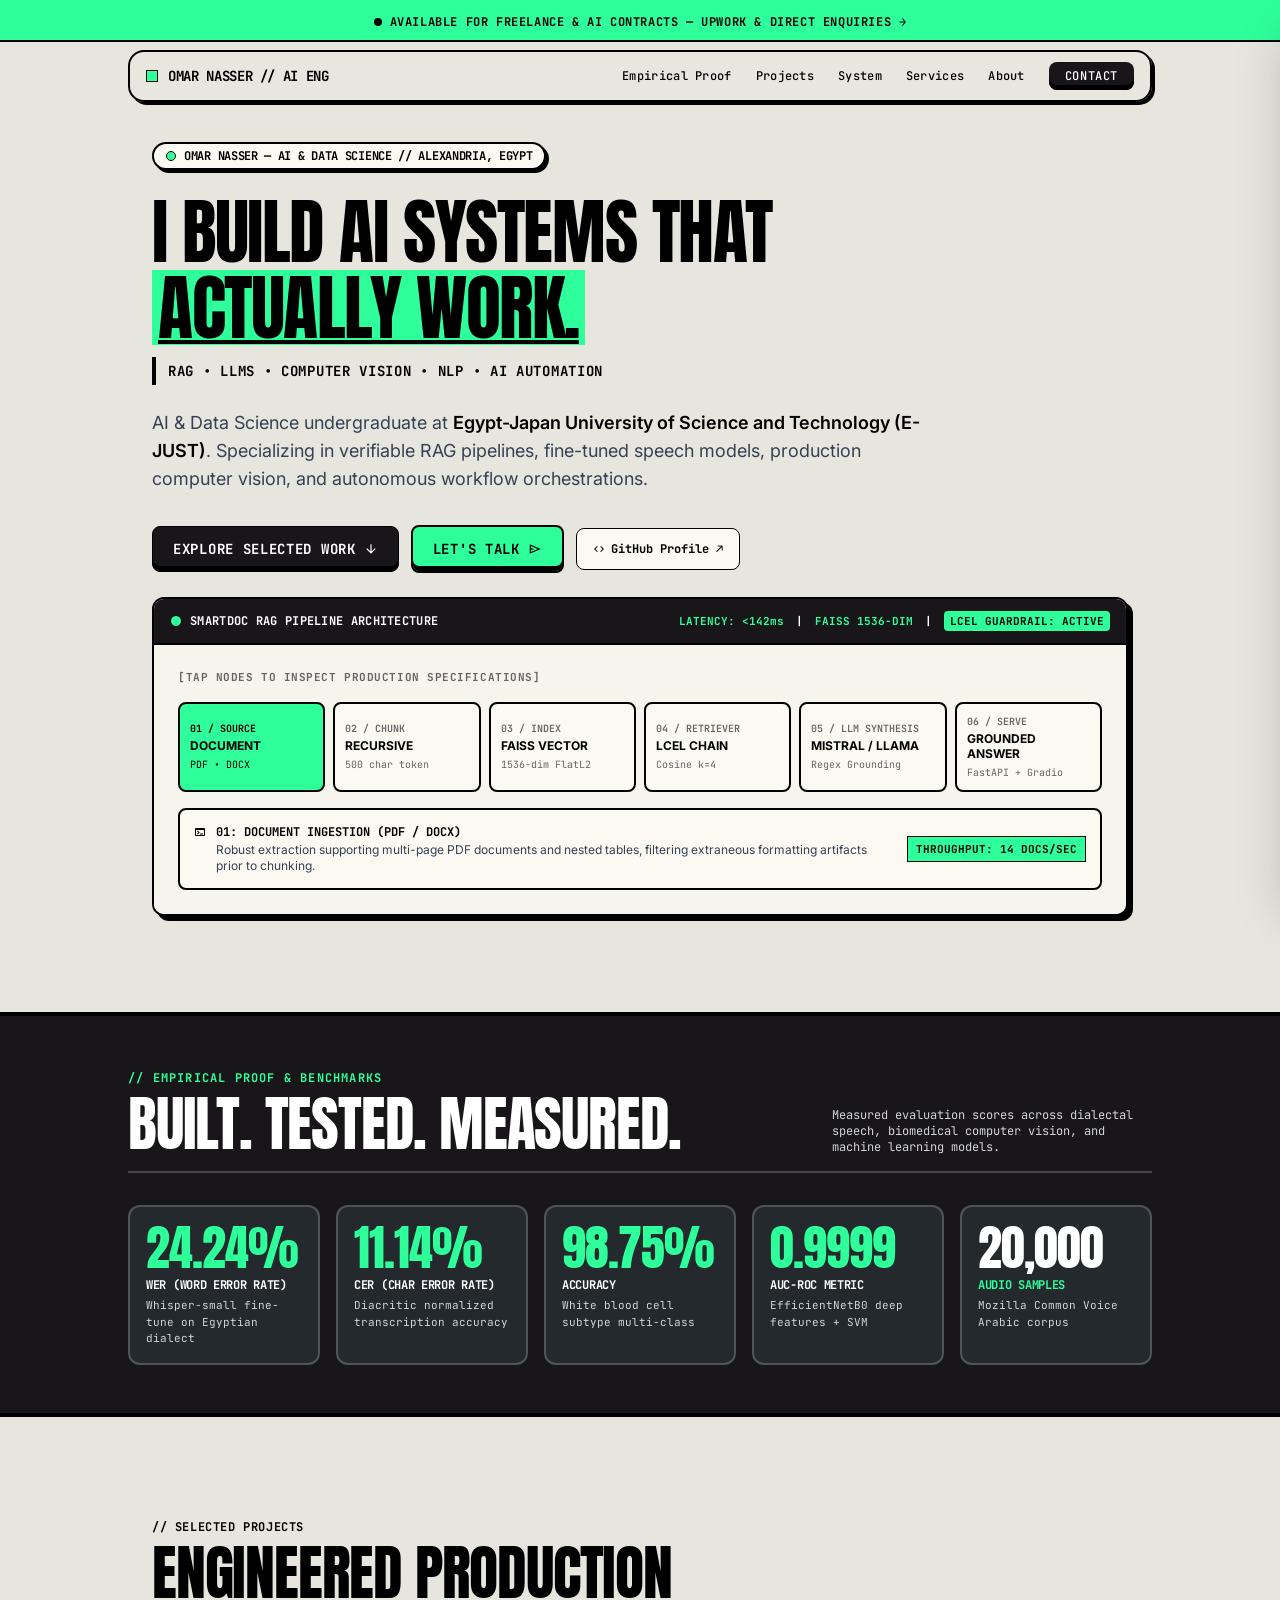
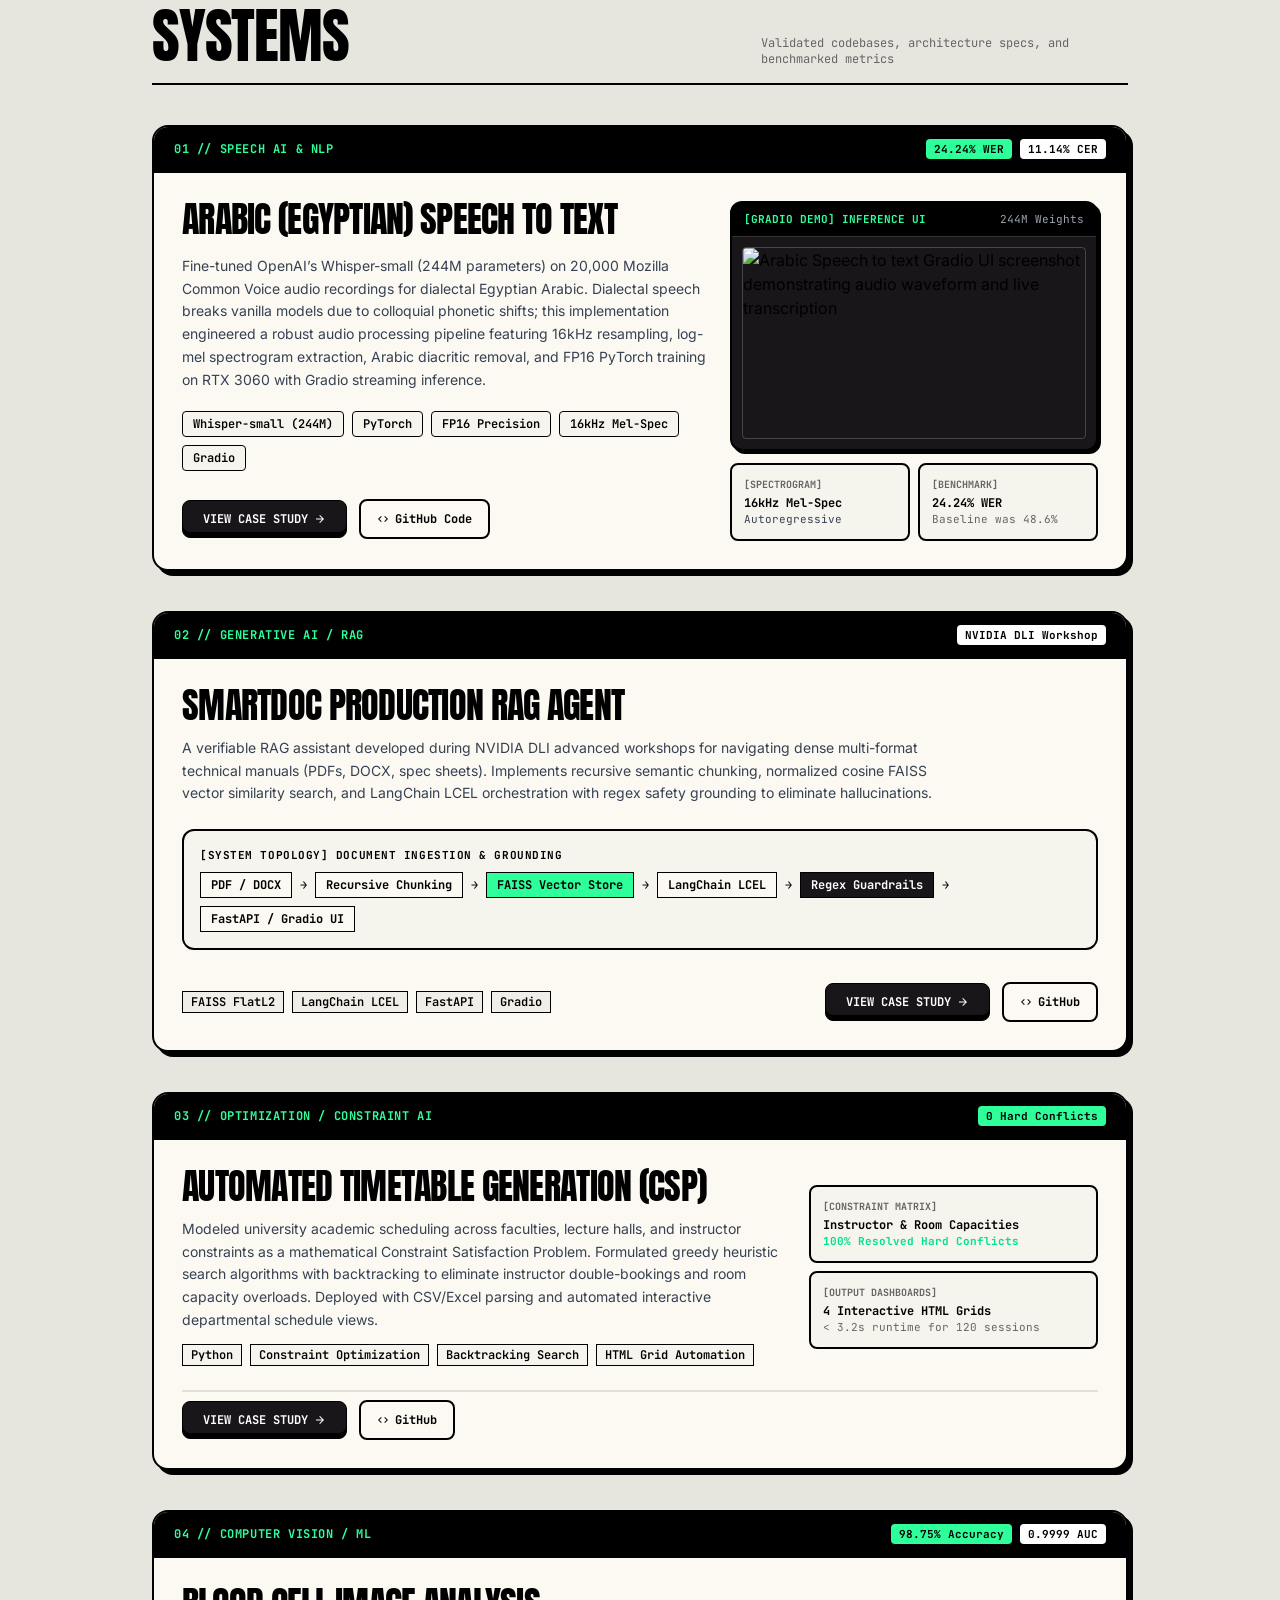
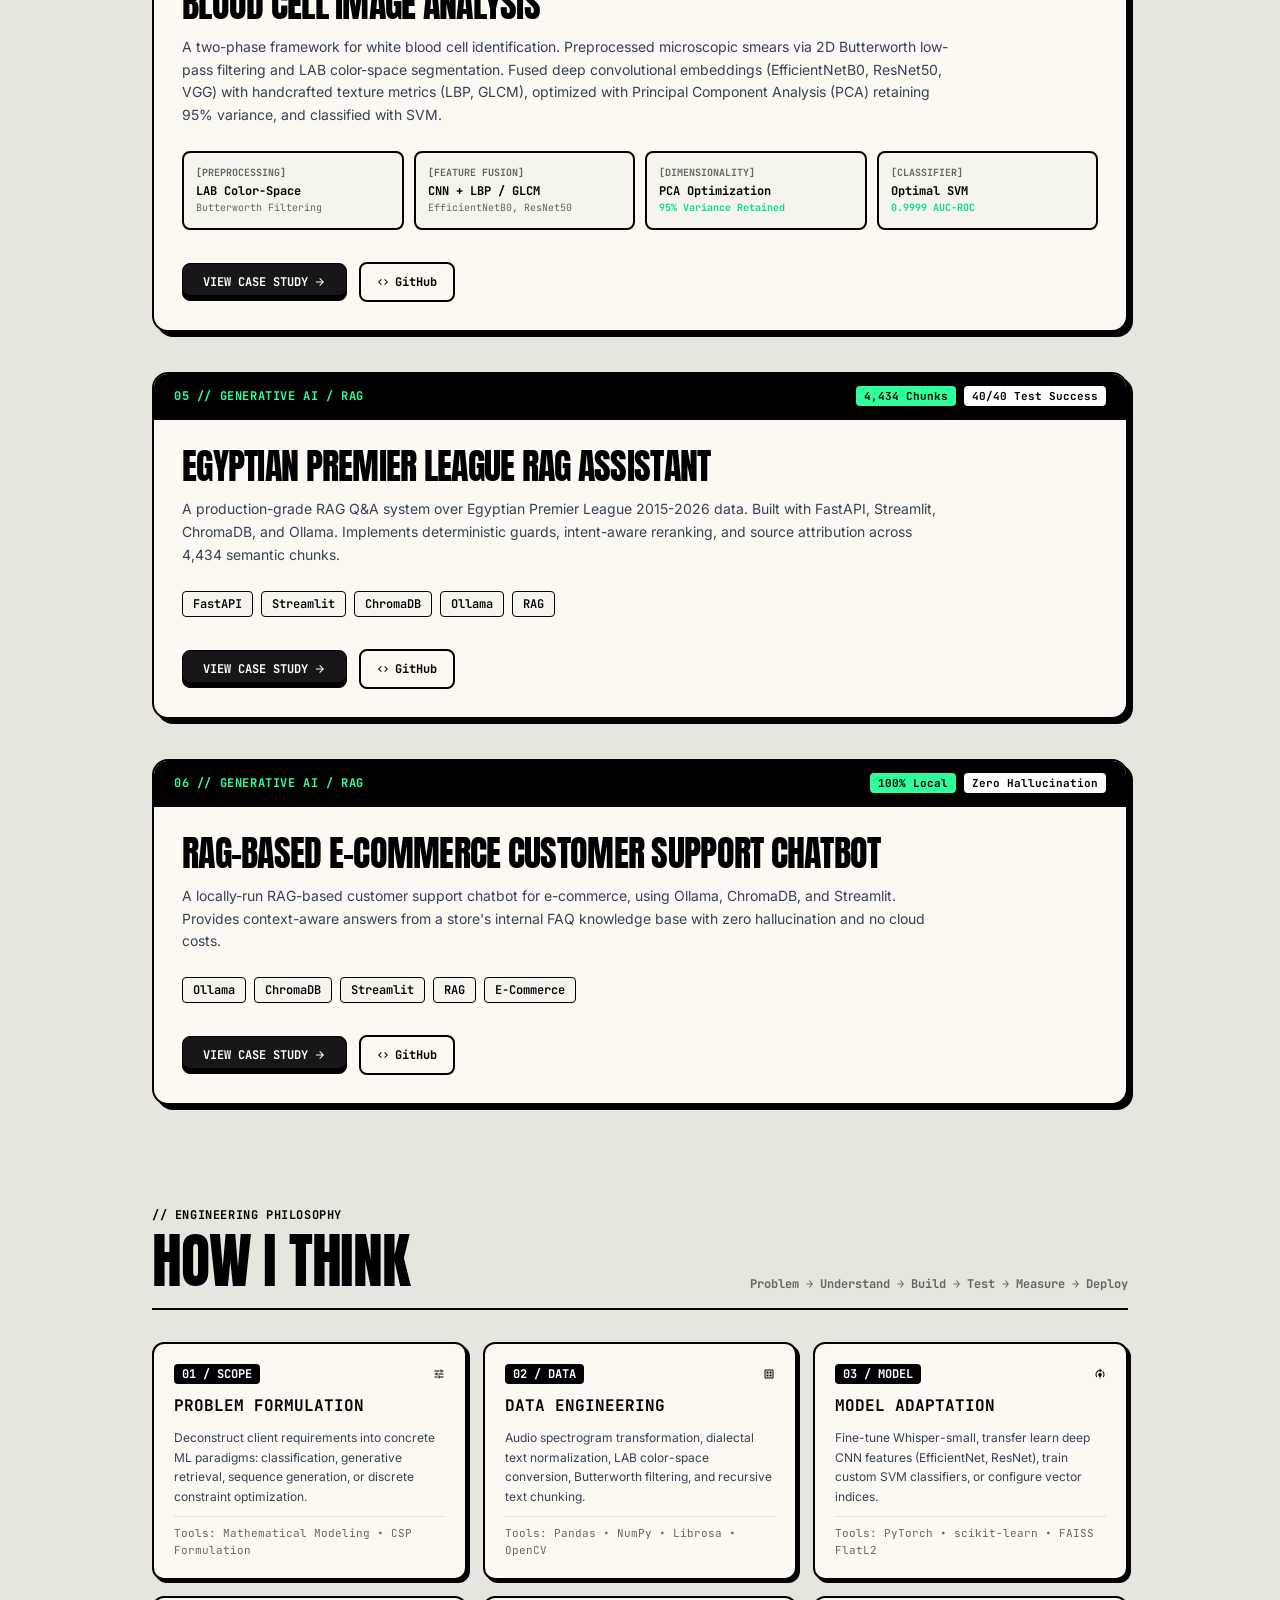
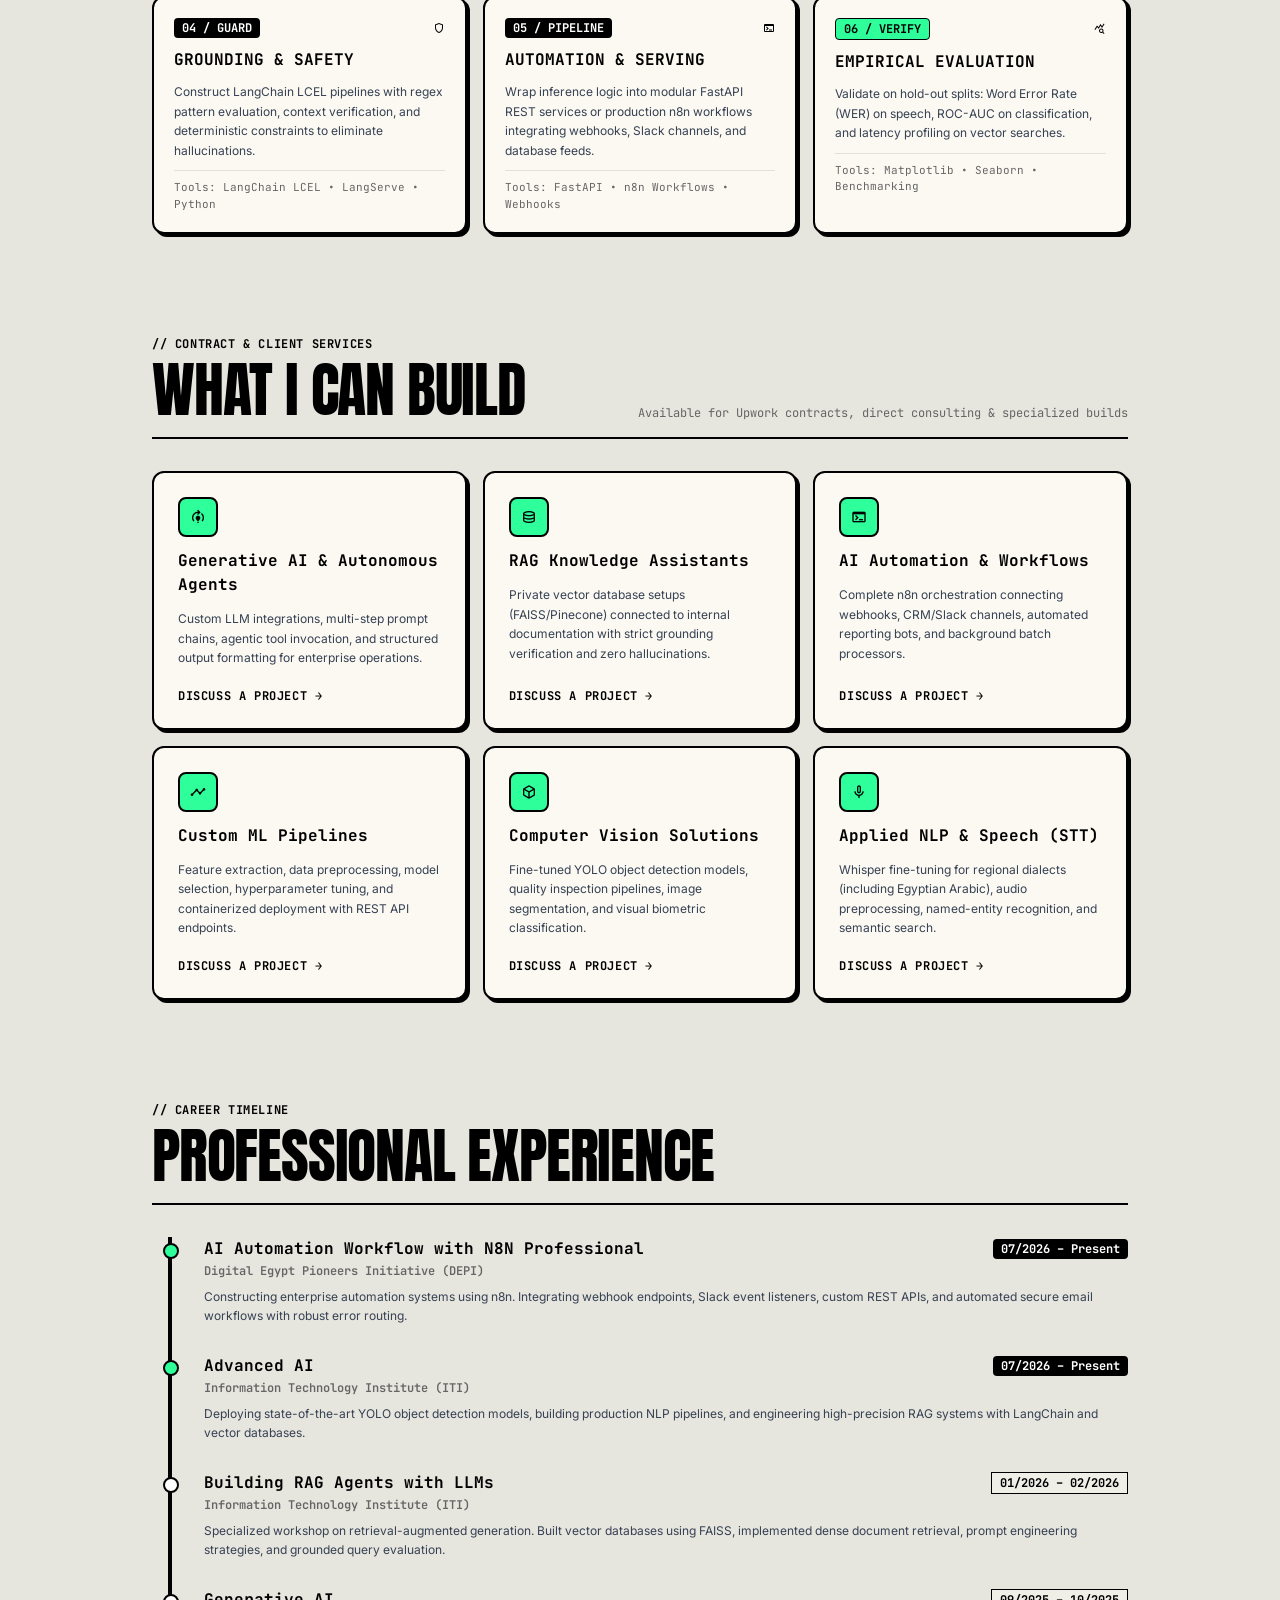
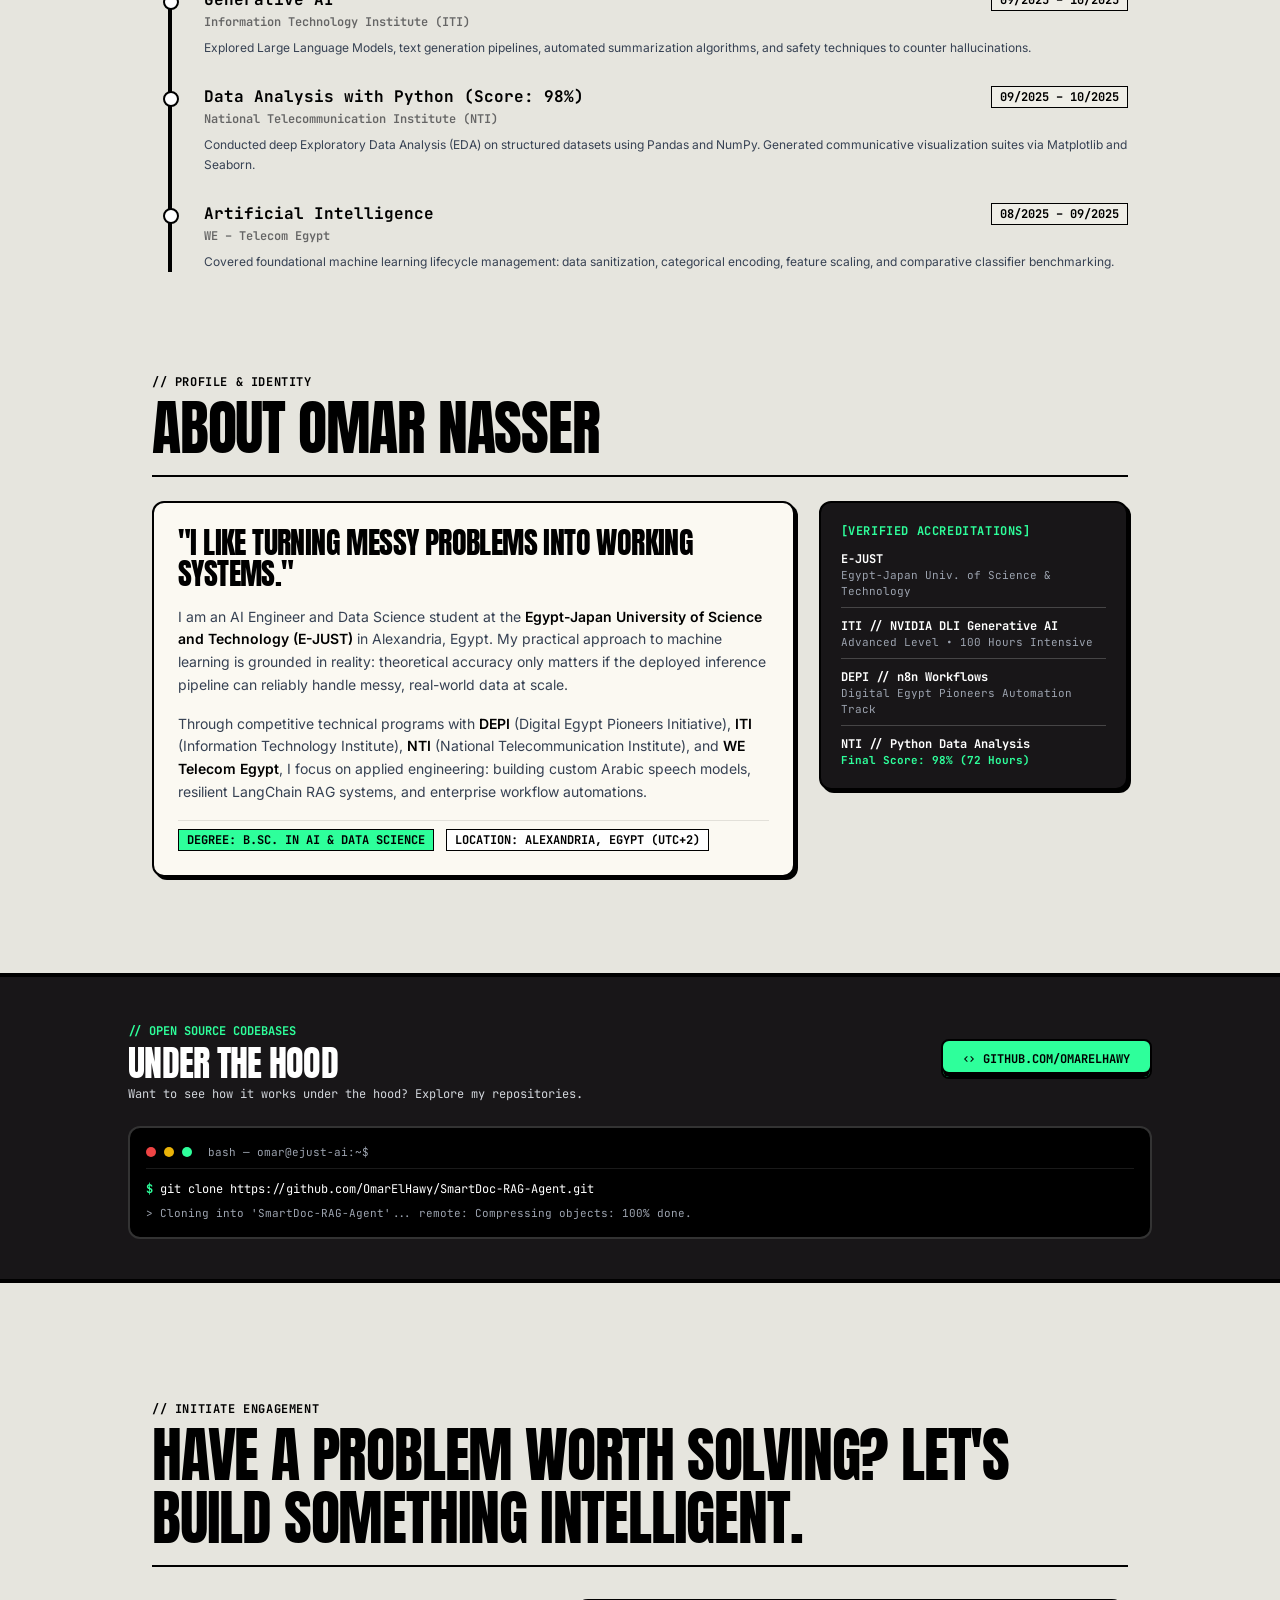
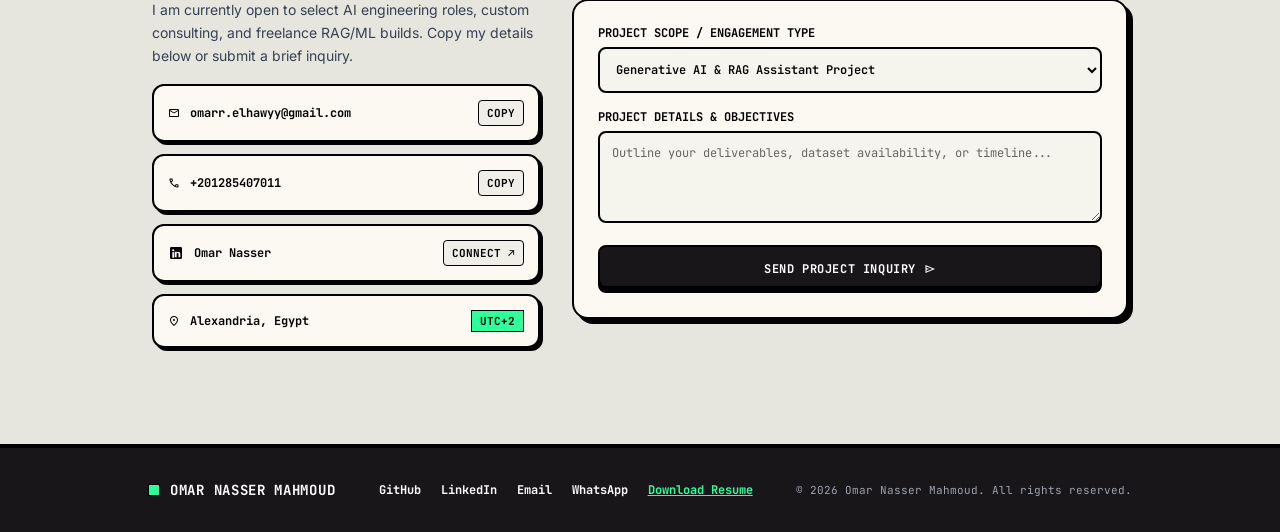
==== commit 703c869d: "fix: update LinkedIn card text to plain 'Omar Nasser' and fix CV download link to assets/Omar_Nasser" ====
--- a/index.html
+++ b/index.html
@@ -1084,11 +1084,11 @@
 
             <!-- LinkedIn -->
             <div class="p-3.5 rounded-xl bg-surface border-2 border-black shadow-brutal flex items-center justify-between">
-              <div class="flex items-center gap-2.5 min-w-0">
+              <div class="flex items-center gap-2.5">
                 <svg class="w-4 h-4 fill-current text-black flex-shrink-0" viewBox="0 0 24 24" aria-hidden="true"><path d="M19 3a2 2 0 0 1 2 2v14a2 2 0 0 1-2 2H5a2 2 0 0 1-2-2V5a2 2 0 0 1 2-2h14m-.5 15.5v-5.3a3.26 3.26 0 0 0-3.26-3.26c-.85 0-1.84.52-2.28 1.3v-1.11h-2.79v8.37h2.79v-4.93c0-.77.62-1.4 1.39-1.4a1.4 1.4 0 0 1 1.4 1.4v4.93h2.75M6.46 10.9v8.37H9.2V10.9H6.46M7.83 6.2a1.66 1.66 0 0 0-1.66 1.66c0 .92.74 1.66 1.66 1.66.92 0 1.66-.74 1.66-1.66 0-.92-.74-1.66-1.66-1.66Z"/></svg>
-                <a href="https://www.linkedin.com/in/omar-nasser-aab951303/" rel="noopener noreferrer" target="_blank" class="text-black font-bold hover:underline truncate">linkedin.com/in/omar-nasser-aab951303</a>
-              </div>
-              <a href="https://www.linkedin.com/in/omar-nasser-aab951303/" rel="noopener noreferrer" target="_blank" aria-label="Visit LinkedIn Profile" class="px-2 py-1 bg-canvas-card border border-black hover:bg-accent rounded text-[11px] font-bold transition-colors inline-flex items-center gap-1 flex-shrink-0">
+                <span class="text-black font-bold">Omar Nasser</span>
+              </div>
+              <a href="https://www.linkedin.com/in/omar-nasser-aab951303/" rel="noopener noreferrer" target="_blank" aria-label="Visit LinkedIn Profile" class="px-2 py-1 bg-canvas-card border border-black hover:bg-accent rounded text-[11px] font-bold transition-colors inline-flex items-center gap-1">
                 CONNECT ↗
               </a>
             </div>
@@ -1188,7 +1188,7 @@
         <a class="hover:text-accent transition-colors" href="https://www.linkedin.com/in/omar-nasser-aab951303/" rel="noopener noreferrer" target="_blank">LinkedIn</a>
         <a class="hover:text-accent transition-colors" href="mailto:omarr.elhawyy@gmail.com">Email</a>
         <a class="hover:text-accent transition-colors" href="https://wa.me/201285407011" rel="noopener noreferrer" target="_blank">WhatsApp</a>
-        <a class="text-accent underline hover:text-white" href="Omar_Nasser_Mahmoud_CV.pdf" download="Omar_Nasser_Mahmoud_CV.pdf">Download Resume</a>
+        <a class="text-accent underline hover:text-white" href="assets/Omar_Nasser_Mahmoud_CV.pdf" download="Omar_Nasser_Mahmoud_CV.pdf">Download Resume</a>
       </div>
       <div class="text-gray-400 text-center md:text-right text-[11px]">
         © 2026 Omar Nasser Mahmoud. All rights reserved.
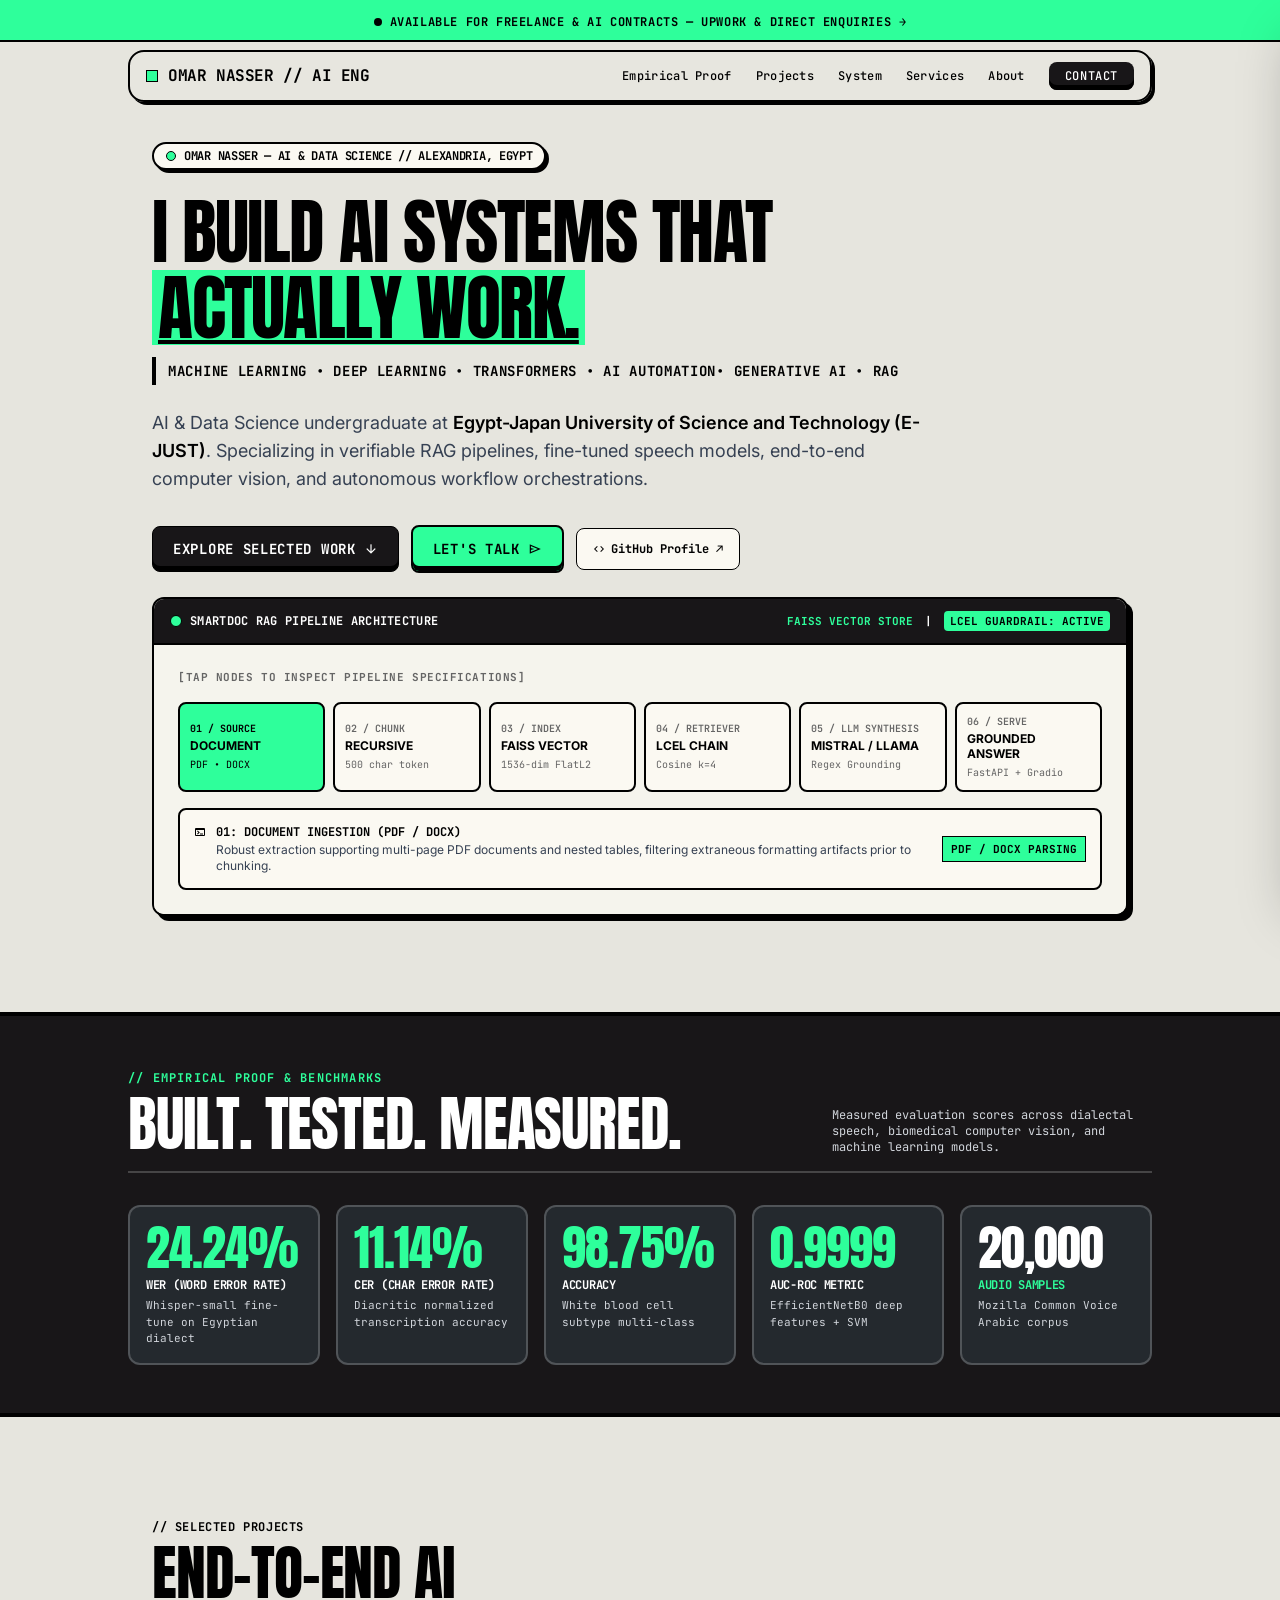
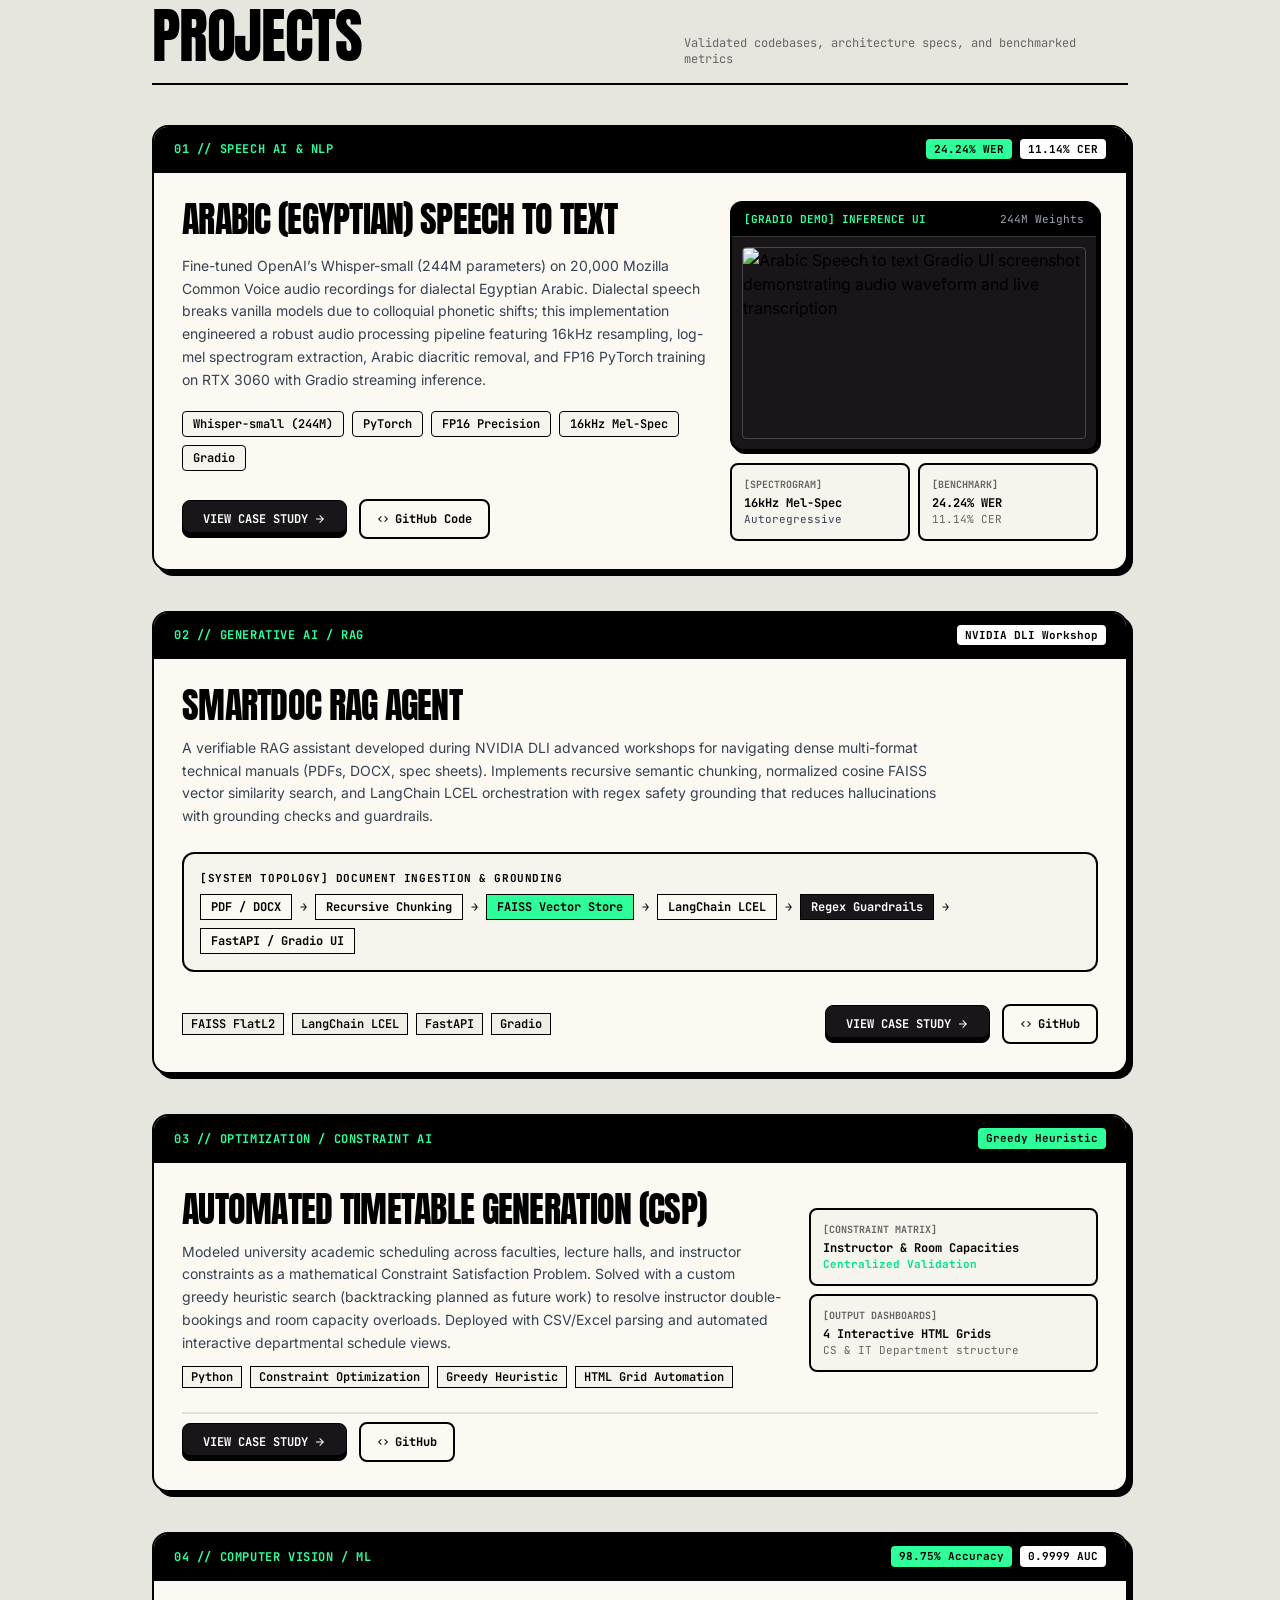
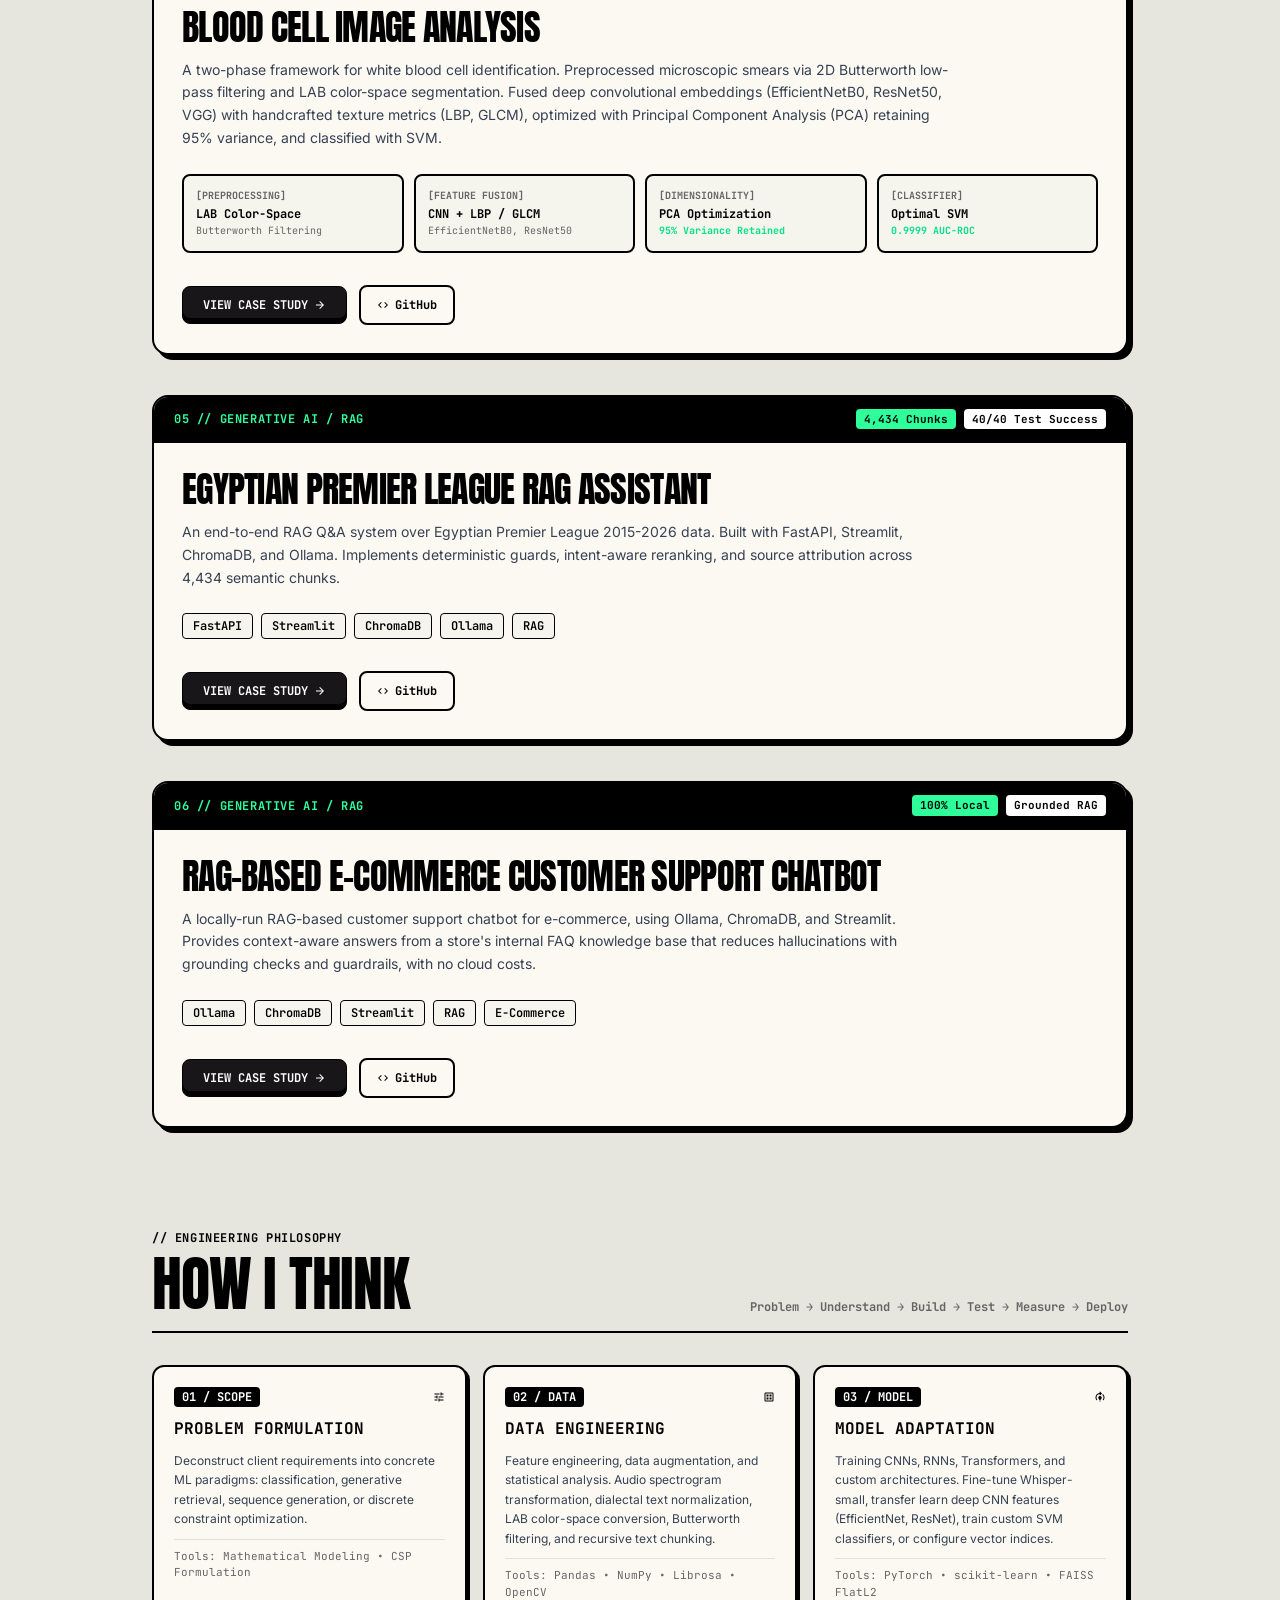
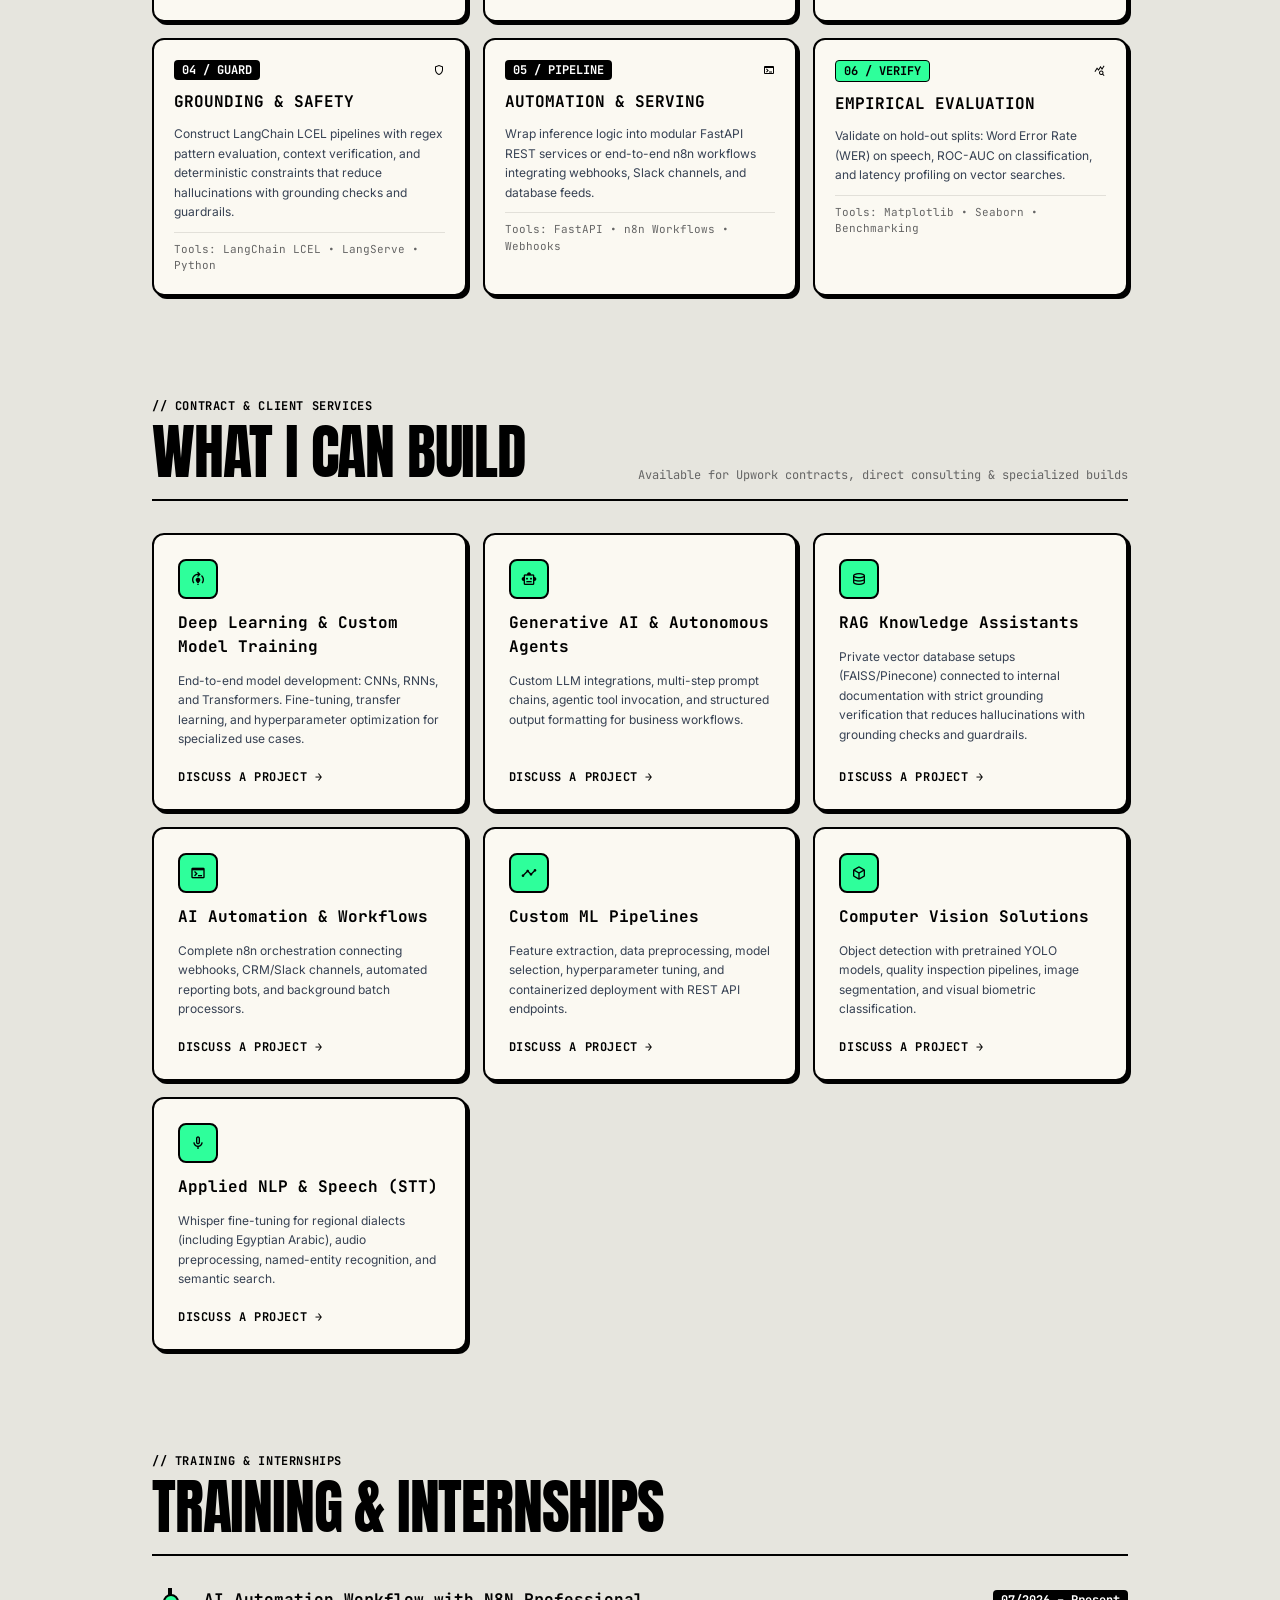
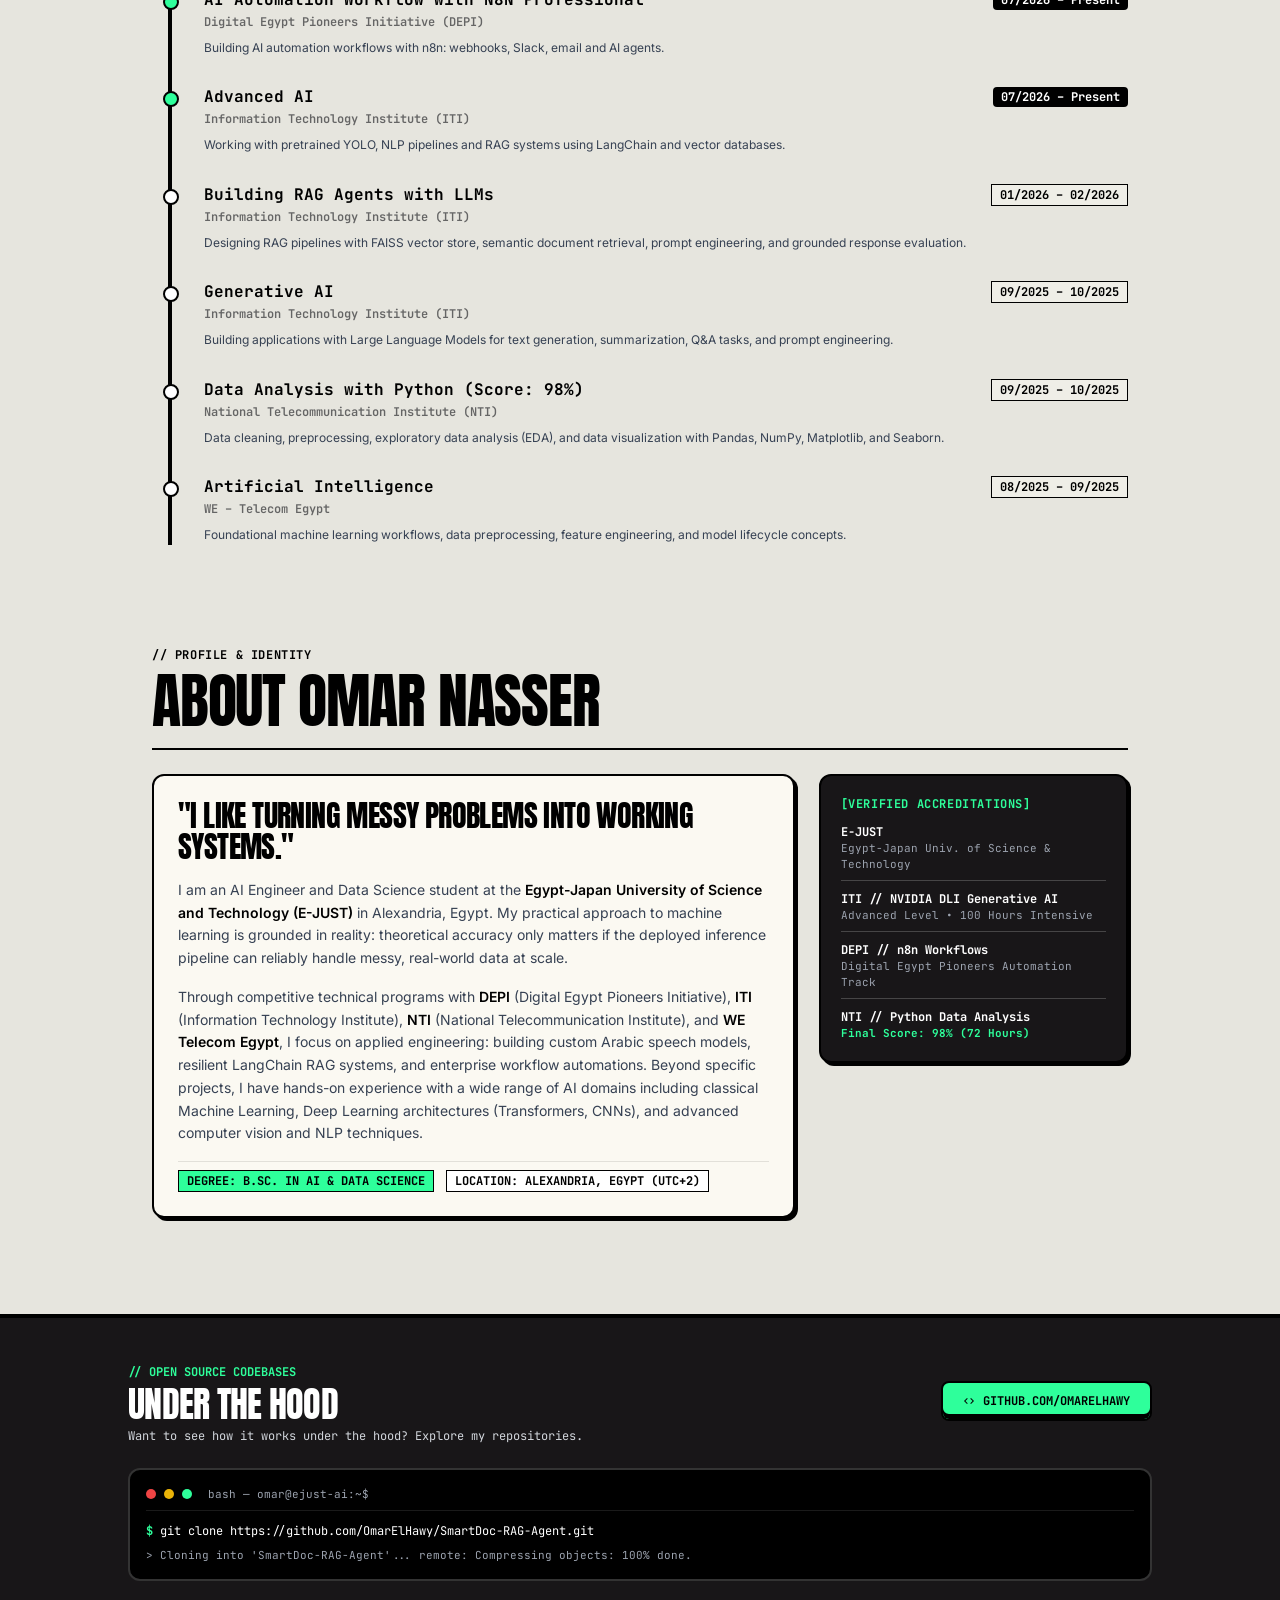
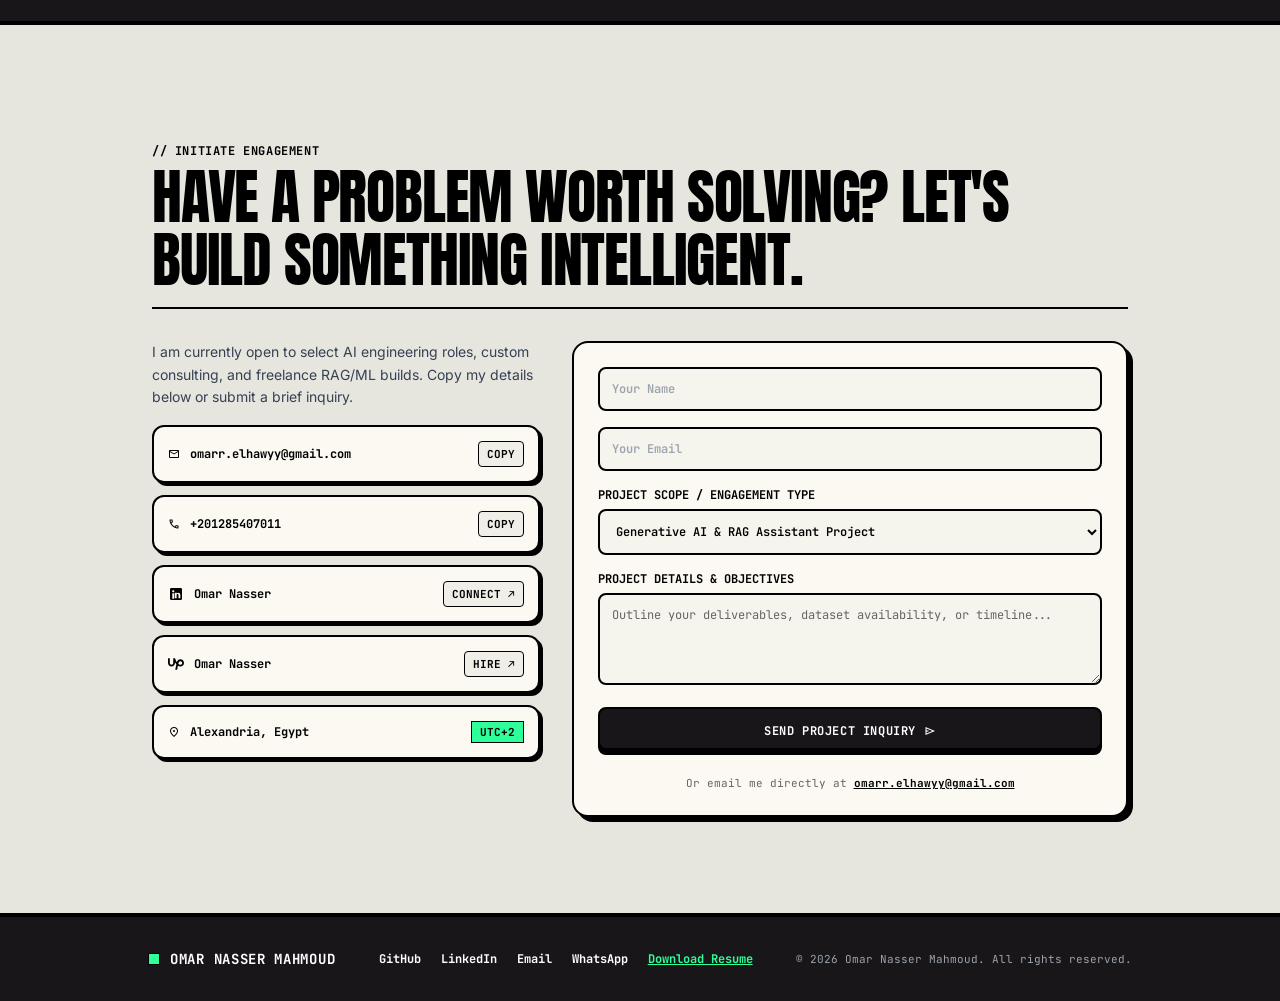
==== commit 3a8f4a52: "Fix: Align portfolio claims with CV, remove overclaims, and add Formspree fallback" ====
--- a/index.html
+++ b/index.html
@@ -1,1225 +1,2570 @@
-<!DOCTYPE html>
-<html class="light" lang="en">
-<head>
-  <meta charset="utf-8"/>
-  <meta content="width=device-width, initial-scale=1.0" name="viewport"/>
-  
-  <!-- Primary Meta Tags -->
-  <title>Omar Nasser — AI Engineer | RAG, LLMs &amp; Computer Vision</title>
-  <meta name="title" content="Omar Nasser — AI Engineer | RAG, LLMs &amp; Computer Vision"/>
-  <meta name="description" content="AI Engineer specializing in verifiable RAG pipelines, fine-tuned speech models, production computer vision, and autonomous workflow orchestrations. Based in Alexandria, Egypt."/>
-  <meta name="keywords" content="Omar Nasser, Omar Nasser Mahmoud, AI Engineer, Machine Learning, RAG, LangChain, Whisper, Computer Vision, Alexandria Egypt, E-JUST, n8n, Deep Learning, Speech to Text"/>
-  <meta name="author" content="Omar Nasser Mahmoud"/>
-  <meta name="robots" content="index, follow"/>
-  <meta name="theme-color" content="#e6e5de"/>
-  <link rel="canonical" href="https://omarelhawy.github.io/omar-nasser-portfolio/"/>
-
-  <!-- Open Graph / Facebook / LinkedIn -->
-  <meta property="og:type" content="website"/>
-  <meta property="og:url" content="https://omarelhawy.github.io/omar-nasser-portfolio/"/>
-  <meta property="og:site_name" content="Omar Nasser Portfolio"/>
-  <meta property="og:title" content="Omar Nasser — AI Engineer | RAG, LLMs &amp; Computer Vision"/>
-  <meta property="og:description" content="AI Engineer specializing in verifiable RAG pipelines, fine-tuned speech models, production computer vision, and autonomous workflow orchestrations. Based in Alexandria, Egypt."/>
-  <meta property="og:image" content="assets/og-image.png"/>
-  <meta property="og:locale" content="en_US"/>
-
-  <!-- Twitter Card -->
-  <meta name="twitter:card" content="summary_large_image"/>
-  <meta name="twitter:url" content="https://omarelhawy.github.io/omar-nasser-portfolio/"/>
-  <meta name="twitter:title" content="Omar Nasser — AI Engineer | RAG, LLMs &amp; Computer Vision"/>
-  <meta name="twitter:description" content="AI Engineer specializing in verifiable RAG pipelines, fine-tuned speech models, production computer vision, and autonomous workflow orchestrations. Based in Alexandria, Egypt."/>
-  <meta name="twitter:image" content="assets/og-image.png"/>
-
-  <!-- Favicon -->
-  <link rel="icon" type="image/svg+xml" href="assets/favicon.svg"/>
-  <link rel="apple-touch-icon" href="assets/favicon.svg"/>
-
-  <!-- Google Fonts: Anton, Inter, JetBrains Mono (preloaded for performance) -->
-  <link rel="preconnect" href="https://fonts.googleapis.com"/>
-  <link rel="preconnect" href="https://fonts.gstatic.com" crossorigin=""/>
-  <link rel="preload" as="style" href="https://fonts.googleapis.com/css2?family=Anton&family=Inter:wght@300;400;500;600;700&family=JetBrains+Mono:wght@400;500;600;700&display=swap"/>
-  <link rel="stylesheet" href="https://fonts.googleapis.com/css2?family=Anton&family=Inter:wght@300;400;500;600;700&family=JetBrains+Mono:wght@400;500;600;700&display=swap"/>
-
-  <!-- Compiled Tailwind CSS (production build — no CDN dependency) -->
-  <link rel="stylesheet" href="css/tailwind.compiled.css"/>
-
-  <!-- Custom Design Tokens & Component Styles -->
-  <link rel="stylesheet" href="css/styles.css"/>
-
-  <!-- JSON-LD Structured Data for Rich Search Snippets -->
-  <script type="application/ld+json">
-  {
-    "@context": "https://schema.org",
-    "@type": "Person",
-    "name": "Omar Nasser Mahmoud",
-    "jobTitle": "AI Engineer",
-    "url": "https://omarelhawy.github.io/omar-nasser-portfolio/",
-    "email": "omarr.elhawyy@gmail.com",
-    "telephone": "+201285407011",
-    "address": {
-      "@type": "PostalAddress",
-      "addressLocality": "Alexandria",
-      "addressCountry": "Egypt"
-    },
-    "alumniOf": {
-      "@type": "EducationalOrganization",
-      "name": "Egypt-Japan University of Science and Technology (E-JUST)"
-    },
-    "sameAs": [
-      "https://github.com/OmarElHawy",
-      "https://www.linkedin.com/in/omar-nasser-aab951303/"
-    ],
-    "knowsAbout": [
-      "Artificial Intelligence",
-      "Retrieval-Augmented Generation (RAG)",
-      "Large Language Models (LLMs)",
-      "Computer Vision",
-      "Speech-to-Text (STT)",
-      "LangChain",
-      "FAISS",
-      "PyTorch",
-      "n8n Workflow Automation"
-    ]
-  }
-  </script>
-</head>
-<body class="bg-canvas text-ink font-sans antialiased selection:bg-accent selection:text-ink pb-24 md:pb-0">
-
-  <!-- TOP ELECTRIC MINT ANNOUNCEMENT BAR -->
-  <aside class="sticky top-0 z-50 bg-accent text-ink border-b-2 border-black px-4 py-2 text-center overflow-x-auto whitespace-nowrap">
-    <a class="inline-flex items-center justify-center gap-2 text-xs font-mono font-bold uppercase tracking-wider hover:underline" href="#contact">
-      <span class="inline-block w-2 h-2 rounded-full bg-black animate-ping" aria-hidden="true"></span>
-      AVAILABLE FOR FREELANCE &amp; AI CONTRACTS — UPWORK &amp; DIRECT ENQUIRIES →
-    </a>
-  </aside>
-
-  <!-- EDITORIAL PILL APP BAR -->
-  <header class="sticky top-8 z-40 px-3 sm:px-4 py-2 pointer-events-none">
-    <div class="pointer-events-auto max-w-5xl mx-auto bg-canvas/90 backdrop-blur-md border-2 border-black rounded-2xl px-4 py-2.5 flex justify-between items-center koyeb-pill shadow-brutal">
-      <a class="flex items-center gap-2.5 group" href="#hero" aria-label="Omar Nasser Home">
-        <span class="w-3 h-3 bg-accent border border-black transition-transform group-hover:rotate-45" aria-hidden="true"></span>
-        <span class="text-sm font-bold tracking-tight text-ink font-mono uppercase">OMAR NASSER // AI ENG</span>
-      </a>
-      
-      <!-- Desktop Nav -->
-      <nav class="hidden md:flex items-center gap-6 text-xs font-mono font-medium tracking-wide" aria-label="Desktop Navigation">
-        <a class="hover:text-black transition-colors" href="#metrics">Empirical Proof</a>
-        <a class="hover:text-black transition-colors" href="#work">Projects</a>
-        <a class="hover:text-black transition-colors" href="#methodology">System</a>
-        <a class="hover:text-black transition-colors" href="#services">Services</a>
-        <a class="hover:text-black transition-colors" href="#about">About</a>
-        <a class="px-4 py-1.5 rounded-lg bg-surface-dark text-white font-mono text-xs uppercase tracking-wider shadow-stamped hover:bg-black transition-all" href="#contact">Contact</a>
-      </nav>
-
-      <!-- Mobile Right Controls -->
-      <div class="flex items-center gap-2 md:hidden">
-        <a class="px-3 py-1 bg-surface-dark text-white font-mono text-[11px] font-bold uppercase rounded-lg shadow-stamped" href="#contact">
-          Contact
-        </a>
-        <button aria-label="Toggle Menu" class="p-1.5 border border-black bg-surface rounded-lg hover:bg-accent transition-colors" id="drawerToggle">
-          <span class="material-symbols-outlined text-xl" aria-hidden="true">menu</span>
-        </button>
-      </div>
-    </div>
-  </header>
-
-  <!-- MOBILE SLIDE-OUT DRAWER -->
-  <div class="fixed inset-0 bg-black/60 backdrop-blur-sm z-50 hidden transition-opacity" id="drawerOverlay" aria-hidden="true"></div>
-  <aside class="fixed inset-y-0 right-0 w-80 z-50 bg-canvas border-l-2 border-black shadow-2xl flex flex-col h-full p-5 space-y-4 translate-x-full transition-transform duration-300 ease-in-out" id="mobileDrawer" aria-label="Mobile Navigation Drawer">
-    <div class="flex items-center justify-between pb-3 border-b-2 border-black">
-      <div class="flex items-center gap-2 font-mono text-xs font-bold uppercase">
-        <span class="w-3 h-3 bg-accent border border-black" aria-hidden="true"></span>
-        <span>INDEX &amp; SPECS</span>
-      </div>
-      <button aria-label="Close Menu" class="p-1 border border-black rounded hover:bg-accent" id="drawerClose">
-        <span class="material-symbols-outlined text-lg" aria-hidden="true">close</span>
-      </button>
-    </div>
-    
-    <div class="p-3 bg-surface-card border-2 border-black rounded-lg">
-      <div class="font-bold text-sm text-black">Omar Nasser Mahmoud</div>
-      <div class="text-[11px] font-mono text-ink-muted mt-0.5 font-medium">E-JUST • AI &amp; Data Science</div>
-      <div class="text-[10px] font-mono uppercase bg-accent inline-block px-1.5 py-0.5 border border-black mt-2 font-bold">
-        STATUS: OPEN TO WORK
-      </div>
-    </div>
-
-    <nav class="flex-1 space-y-2 font-mono text-xs font-semibold" aria-label="Drawer Links">
-      <a class="drawer-link flex items-center justify-between p-3 rounded-lg border border-black bg-surface hover:bg-accent text-black" href="#hero">
-        <span>00 // Overview</span>
-        <span class="material-symbols-outlined text-sm" aria-hidden="true">arrow_forward</span>
-      </a>
-      <a class="drawer-link flex items-center justify-between p-3 rounded-lg border border-black bg-surface hover:bg-accent text-black" href="#metrics">
-        <span>01 // Empirical Proof</span>
-        <span class="material-symbols-outlined text-sm" aria-hidden="true">arrow_forward</span>
-      </a>
-      <a class="drawer-link flex items-center justify-between p-3 rounded-lg border border-black bg-surface hover:bg-accent text-black" href="#work">
-        <span>02 // Selected Projects</span>
-        <span class="material-symbols-outlined text-sm" aria-hidden="true">arrow_forward</span>
-      </a>
-      <a class="drawer-link flex items-center justify-between p-3 rounded-lg border border-black bg-surface hover:bg-accent text-black" href="#methodology">
-        <span>03 // How I Think</span>
-        <span class="material-symbols-outlined text-sm" aria-hidden="true">arrow_forward</span>
-      </a>
-      <a class="drawer-link flex items-center justify-between p-3 rounded-lg border border-black bg-surface hover:bg-accent text-black" href="#services">
-        <span>04 // What I Can Build</span>
-        <span class="material-symbols-outlined text-sm" aria-hidden="true">arrow_forward</span>
-      </a>
-      <a class="drawer-link flex items-center justify-between p-3 rounded-lg border border-black bg-surface hover:bg-accent text-black" href="#experience">
-        <span>05 // Career Track</span>
-        <span class="material-symbols-outlined text-sm" aria-hidden="true">arrow_forward</span>
-      </a>
-      <a class="drawer-link flex items-center justify-between p-3 rounded-lg border border-black bg-surface hover:bg-accent text-black" href="#about">
-        <span>06 // About Omar</span>
-        <span class="material-symbols-outlined text-sm" aria-hidden="true">arrow_forward</span>
-      </a>
-      <a class="drawer-link flex items-center justify-between p-3 rounded-lg border border-black bg-surface hover:bg-accent text-black" href="#contact">
-        <span>07 // Contact</span>
-        <span class="material-symbols-outlined text-sm" aria-hidden="true">arrow_forward</span>
-      </a>
-    </nav>
-
-    <div class="pt-3 border-t-2 border-black space-y-1.5 font-mono text-xs">
-      <a class="flex items-center justify-between text-ink hover:underline" href="https://github.com/OmarElHawy" rel="noopener noreferrer" target="_blank">
-        <span>github.com/OmarElHawy</span>
-        <span class="material-symbols-outlined text-xs" aria-hidden="true">north_east</span>
-      </a>
-      <a class="flex items-center justify-between text-ink hover:underline" href="https://www.linkedin.com/in/omar-nasser-aab951303/" rel="noopener noreferrer" target="_blank">
-        <span>linkedin.com/in/omar-nasser</span>
-        <span class="material-symbols-outlined text-xs" aria-hidden="true">north_east</span>
-      </a>
-    </div>
-  </aside>
-
-  <main class="space-y-16 sm:space-y-24">
-    <!-- HERO SECTION -->
-    <section class="max-w-5xl mx-auto px-4 sm:px-6 pt-4 sm:pt-8" id="hero">
-      <div class="space-y-6">
-        <!-- Eyebrow Pill -->
-        <div class="inline-flex items-center gap-2 px-3 py-1 rounded-full bg-surface border-2 border-black text-xs font-mono font-bold tracking-tight shadow-brutal">
-          <span class="w-2.5 h-2.5 rounded-full bg-accent border border-black" aria-hidden="true"></span>
-          <span>OMAR NASSER — AI &amp; DATA SCIENCE // ALEXANDRIA, EGYPT</span>
-        </div>
-
-        <!-- Big Brutalist Anton Headline -->
-        <div class="space-y-3">
-          <h1 class="anton-heading text-4xl sm:text-5xl md:text-6xl lg:text-7xl text-black leading-[1.1]">
-            I BUILD AI SYSTEMS THAT <span class="bg-accent px-1.5 underline decoration-black decoration-4 inline-block mt-1 sm:mt-0">ACTUALLY WORK.</span>
-          </h1>
-          <div class="font-mono text-xs sm:text-sm font-bold uppercase tracking-wider text-ink border-l-4 border-black pl-3 py-1">
-            RAG • LLMs • Computer Vision • NLP • AI Automation
-          </div>
-        </div>
-
-        <!-- Narrative Positioning -->
-        <p class="text-base sm:text-lg text-ink-soft max-w-3xl leading-relaxed font-normal">
-          AI &amp; Data Science undergraduate at <strong class="text-black font-semibold">Egypt-Japan University of Science and Technology (E-JUST)</strong>. Specializing in verifiable RAG pipelines, fine-tuned speech models, production computer vision, and autonomous workflow orchestrations.
-        </p>
-
-        <!-- Stamped Action CTAs -->
-        <div class="flex flex-wrap items-center gap-3 pt-2">
-          <a class="px-5 py-3 rounded-lg bg-surface-dark hover:bg-black text-white font-mono text-xs sm:text-sm font-bold uppercase tracking-wider shadow-stamped inline-flex items-center gap-2 border border-black transition-all" href="#work">
-            <span>Explore Selected Work</span>
-            <span class="material-symbols-outlined text-sm" aria-hidden="true">arrow_downward</span>
-          </a>
-          <a class="px-5 py-3 rounded-lg bg-accent hover:bg-accent-deep text-black font-mono text-xs sm:text-sm font-bold uppercase tracking-wider shadow-stamped border-2 border-black inline-flex items-center gap-2 transition-all" href="#contact">
-            <span>Let's Talk</span>
-            <span class="material-symbols-outlined text-sm" aria-hidden="true">send</span>
-          </a>
-          <a class="px-4 py-3 rounded-lg bg-surface hover:bg-surface-card text-black font-mono text-xs font-bold border border-black inline-flex items-center gap-1.5" href="https://github.com/OmarElHawy" rel="noopener noreferrer" target="_blank" aria-label="View Omar Nasser GitHub profile in new tab">
-            <span class="material-symbols-outlined text-sm" aria-hidden="true">code</span>
-            <span>GitHub Profile ↗</span>
-          </a>
-        </div>
-
-        <!-- INTERACTIVE SMARTDOC RAG AGENT HERO WIDGET -->
-        <div class="mt-8 rounded-xl bg-surface border-2 border-black shadow-brutal-lg overflow-hidden">
-          <div class="bg-surface-dark text-white px-4 py-3 border-b-2 border-black flex flex-wrap items-center justify-between gap-2 text-xs font-mono font-bold">
-            <div class="flex items-center gap-2">
-              <span class="w-3 h-3 rounded-full bg-accent border border-black" aria-hidden="true"></span>
-              <span class="tracking-wide">SMARTDOC RAG PIPELINE ARCHITECTURE</span>
-            </div>
-            <div class="flex items-center gap-3 text-[11px] text-accent font-mono">
-              <span>LATENCY: &lt;142ms</span>
-              <span class="text-white">|</span>
-              <span>FAISS 1536-DIM</span>
-              <span class="text-white">|</span>
-              <span class="bg-accent text-black px-1.5 py-0.5 rounded font-bold">LCEL GUARDRAIL: ACTIVE</span>
-            </div>
-          </div>
-
-          <!-- Flow nodes container -->
-          <div class="p-4 sm:p-6 bg-canvas-high space-y-4">
-            <div class="text-[11px] font-mono text-ink-muted uppercase font-bold tracking-wider">
-              [TAP NODES TO INSPECT PRODUCTION SPECIFICATIONS]
-            </div>
-            <div class="grid grid-cols-2 sm:grid-cols-3 lg:grid-cols-6 gap-2" id="pipelineNodes" role="tablist" aria-label="RAG Architecture Nodes">
-              <button class="pipeline-node text-left p-2.5 rounded-lg border-2 border-black bg-accent text-black transition-all focus:outline-none" data-stage="ingest" role="tab" aria-selected="true" aria-controls="stageDetails">
-                <span class="text-[10px] font-mono uppercase block font-bold">01 / SOURCE</span>
-                <span class="font-bold text-xs block leading-tight mt-0.5">DOCUMENT</span>
-                <span class="text-[10px] font-mono text-ink block mt-1">PDF • DOCX</span>
-              </button>
-              <button class="pipeline-node text-left p-2.5 rounded-lg border-2 border-black bg-surface text-ink hover:bg-canvas-card transition-all focus:outline-none" data-stage="chunk" role="tab" aria-selected="false" aria-controls="stageDetails">
-                <span class="text-[10px] font-mono uppercase text-ink-muted block font-semibold">02 / CHUNK</span>
-                <span class="font-bold text-xs block leading-tight mt-0.5">RECURSIVE</span>
-                <span class="text-[10px] font-mono text-ink-muted block mt-1">500 char token</span>
-              </button>
-              <button class="pipeline-node text-left p-2.5 rounded-lg border-2 border-black bg-surface text-ink hover:bg-canvas-card transition-all focus:outline-none" data-stage="faiss" role="tab" aria-selected="false" aria-controls="stageDetails">
-                <span class="text-[10px] font-mono uppercase text-ink-muted block font-semibold">03 / INDEX</span>
-                <span class="font-bold text-xs block leading-tight mt-0.5">FAISS VECTOR</span>
-                <span class="text-[10px] font-mono text-ink-muted block mt-1">1536-dim FlatL2</span>
-              </button>
-              <button class="pipeline-node text-left p-2.5 rounded-lg border-2 border-black bg-surface text-ink hover:bg-canvas-card transition-all focus:outline-none" data-stage="retrieve" role="tab" aria-selected="false" aria-controls="stageDetails">
-                <span class="text-[10px] font-mono uppercase text-ink-muted block font-semibold">04 / RETRIEVER</span>
-                <span class="font-bold text-xs block leading-tight mt-0.5">LCEL CHAIN</span>
-                <span class="text-[10px] font-mono text-ink-muted block mt-1">Cosine k=4</span>
-              </button>
-              <button class="pipeline-node text-left p-2.5 rounded-lg border-2 border-black bg-surface text-ink hover:bg-canvas-card transition-all focus:outline-none" data-stage="guard" role="tab" aria-selected="false" aria-controls="stageDetails">
-                <span class="text-[10px] font-mono uppercase text-ink-muted block font-semibold">05 / LLM SYNTHESIS</span>
-                <span class="font-bold text-xs block leading-tight mt-0.5">MISTRAL / LLAMA</span>
-                <span class="text-[10px] font-mono text-ink-muted block mt-1">Regex Grounding</span>
-              </button>
-              <button class="pipeline-node text-left p-2.5 rounded-lg border-2 border-black bg-surface text-ink hover:bg-canvas-card transition-all focus:outline-none" data-stage="serve" role="tab" aria-selected="false" aria-controls="stageDetails">
-                <span class="text-[10px] font-mono uppercase text-ink-muted block font-semibold">06 / SERVE</span>
-                <span class="font-bold text-xs block leading-tight mt-0.5">GROUNDED ANSWER</span>
-                <span class="text-[10px] font-mono text-ink-muted block mt-1">FastAPI + Gradio</span>
-              </button>
-            </div>
-
-            <!-- Explainer box -->
-            <div class="p-3.5 bg-surface border-2 border-black rounded-lg flex flex-col sm:flex-row sm:items-center justify-between gap-3 text-xs" id="stageDetails" role="tabpanel">
-              <div class="flex items-start gap-2.5">
-                <span class="material-symbols-outlined text-black text-xl mt-0.5" aria-hidden="true">terminal</span>
-                <div>
-                  <div class="font-mono text-black font-bold uppercase" id="stageTitle">01: Document Ingestion (PDF / DOCX)</div>
-                  <div class="text-ink-soft mt-0.5" id="stageDesc">Robust extraction supporting multi-page PDF documents and nested tables, filtering extraneous formatting artifacts prior to chunking.</div>
-                </div>
-              </div>
-              <div class="shrink-0 font-mono text-[11px] bg-accent px-2 py-1 border border-black font-bold text-black" id="stageMetric">
-                THROUGHPUT: 14 DOCS/SEC
-              </div>
-            </div>
-          </div>
-        </div>
-      </div>
-    </section>
-
-    <!-- BUILT. TESTED. MEASURED. (HIGH-IMPACT DARK METRIC BAND) -->
-    <section class="bg-surface-dark text-white border-y-4 border-black py-12 px-4 sm:px-6" id="metrics">
-      <div class="max-w-5xl mx-auto space-y-8">
-        <div class="flex flex-col sm:flex-row sm:items-end justify-between gap-3 border-b-2 border-white/20 pb-4">
-          <div>
-            <span class="text-xs font-mono uppercase font-bold text-accent tracking-widest">// EMPIRICAL PROOF &amp; BENCHMARKS</span>
-            <h2 class="anton-heading text-4xl sm:text-5xl md:text-6xl text-white mt-1">BUILT. TESTED. MEASURED.</h2>
-          </div>
-          <p class="text-xs font-mono text-gray-300 max-w-xs">
-            Measured evaluation scores across dialectal speech, biomedical computer vision, and machine learning models.
-          </p>
-        </div>
-
-        <!-- Metric Grid -->
-        <div class="grid grid-cols-2 md:grid-cols-5 gap-3.5 sm:gap-4">
-          <!-- Metric 1 -->
-          <div class="p-4 bg-surface-darker border-2 border-white/20 rounded-xl space-y-1 relative group hover:border-accent transition-colors">
-            <span class="anton-heading text-4xl sm:text-5xl text-accent block">24.24%</span>
-            <div class="text-xs font-bold uppercase tracking-tight text-white font-mono">WER (Word Error Rate)</div>
-            <div class="text-[11px] text-gray-300 font-mono">Whisper-small fine-tune on Egyptian dialect</div>
-          </div>
-          <!-- Metric 2 -->
-          <div class="p-4 bg-surface-darker border-2 border-white/20 rounded-xl space-y-1 relative group hover:border-accent transition-colors">
-            <span class="anton-heading text-4xl sm:text-5xl text-accent block">11.14%</span>
-            <div class="text-xs font-bold uppercase tracking-tight text-white font-mono">CER (Char Error Rate)</div>
-            <div class="text-[11px] text-gray-300 font-mono">Diacritic normalized transcription accuracy</div>
-          </div>
-          <!-- Metric 3 -->
-          <div class="p-4 bg-surface-darker border-2 border-white/20 rounded-xl space-y-1 relative group hover:border-accent transition-colors">
-            <span class="anton-heading text-4xl sm:text-5xl text-accent block">98.75%</span>
-            <div class="text-xs font-bold uppercase tracking-tight text-white font-mono">Accuracy</div>
-            <div class="text-[11px] text-gray-300 font-mono">White blood cell subtype multi-class</div>
-          </div>
-          <!-- Metric 4 -->
-          <div class="p-4 bg-surface-darker border-2 border-white/20 rounded-xl space-y-1 relative group hover:border-accent transition-colors">
-            <span class="anton-heading text-4xl sm:text-5xl text-accent block">0.9999</span>
-            <div class="text-xs font-bold uppercase tracking-tight text-white font-mono">AUC-ROC Metric</div>
-            <div class="text-[11px] text-gray-300 font-mono">EfficientNetB0 deep features + SVM</div>
-          </div>
-          <!-- Metric 5 -->
-          <div class="p-4 bg-surface-darker border-2 border-white/20 rounded-xl space-y-1 col-span-2 md:col-span-1 relative group hover:border-accent transition-colors">
-            <span class="anton-heading text-4xl sm:text-5xl text-white block">20,000</span>
-            <div class="text-xs font-bold uppercase tracking-tight text-accent font-mono">Audio Samples</div>
-            <div class="text-[11px] text-gray-300 font-mono">Mozilla Common Voice Arabic corpus</div>
-          </div>
-        </div>
-      </div>
-    </section>
-
-    <!-- SELECTED WORK / EDITORIAL CASE STUDIES -->
-    <section class="max-w-5xl mx-auto px-4 sm:px-6 space-y-10" id="work">
-      <div class="flex flex-col sm:flex-row sm:items-end justify-between gap-3 border-b-2 border-black pb-4">
-        <div>
-          <span class="text-xs font-mono text-black font-bold uppercase tracking-wider">// SELECTED PROJECTS</span>
-          <h2 class="anton-heading text-4xl sm:text-5xl md:text-6xl text-black mt-1">ENGINEERED PRODUCTION SYSTEMS</h2>
-        </div>
-        <p class="text-xs font-mono text-ink-muted">Validated codebases, architecture specs, and benchmarked metrics</p>
-      </div>
-
-      <div class="space-y-10">
-        <!-- PROJECT 01: ARABIC SPEECH-TO-TEXT -->
-        <article class="bg-surface rounded-2xl border-2 border-black shadow-brutal-lg overflow-hidden">
-          <div class="bg-black text-white px-5 py-3 flex flex-wrap items-center justify-between gap-2 border-b-2 border-black">
-            <span class="text-xs font-mono font-bold text-accent uppercase tracking-wider">01 // SPEECH AI &amp; NLP</span>
-            <div class="flex items-center gap-2">
-              <span class="px-2 py-0.5 rounded bg-accent text-black font-mono text-[11px] font-bold">24.24% WER</span>
-              <span class="px-2 py-0.5 rounded bg-white text-black font-mono text-[11px] font-bold">11.14% CER</span>
-            </div>
-          </div>
-          <div class="p-5 sm:p-7 space-y-6">
-            <div class="grid grid-cols-1 lg:grid-cols-12 gap-6 items-start">
-              <div class="lg:col-span-7 space-y-4">
-                <h3 class="anton-heading text-2xl sm:text-3xl md:text-4xl text-black">
-                  ARABIC (EGYPTIAN) SPEECH TO TEXT
-                </h3>
-                <p class="text-sm text-ink-soft leading-relaxed">
-                  Fine-tuned OpenAI’s Whisper-small (244M parameters) on 20,000 Mozilla Common Voice audio recordings for dialectal Egyptian Arabic. Dialectal speech breaks vanilla models due to colloquial phonetic shifts; this implementation engineered a robust audio processing pipeline featuring 16kHz resampling, log-mel spectrogram extraction, Arabic diacritic removal, and FP16 PyTorch training on RTX 3060 with Gradio streaming inference.
-                </p>
-                <div class="flex flex-wrap gap-2 pt-1 font-mono text-xs">
-                  <span class="px-2.5 py-1 rounded bg-canvas-high border border-black font-semibold">Whisper-small (244M)</span>
-                  <span class="px-2.5 py-1 rounded bg-canvas-high border border-black font-semibold">PyTorch</span>
-                  <span class="px-2.5 py-1 rounded bg-canvas-high border border-black font-semibold">FP16 Precision</span>
-                  <span class="px-2.5 py-1 rounded bg-canvas-high border border-black font-semibold">16kHz Mel-Spec</span>
-                  <span class="px-2.5 py-1 rounded bg-canvas-high border border-black font-semibold">Gradio</span>
-                </div>
-                <div class="flex flex-wrap items-center gap-3 pt-3">
-                  <button class="px-5 py-2.5 rounded-lg bg-surface-dark text-white hover:bg-black font-mono text-xs font-bold uppercase shadow-stamped border border-black inline-flex items-center gap-1.5 transition-all" onclick="openCaseStudy('whisper')">
-                    <span>View Case Study</span>
-                    <span class="material-symbols-outlined text-sm" aria-hidden="true">arrow_forward</span>
-                  </button>
-                  <a class="px-4 py-2.5 rounded-lg bg-surface hover:bg-canvas-card border-2 border-black font-mono text-xs font-bold inline-flex items-center gap-1.5" href="https://github.com/OmarElHawy/Whisper-Arabic-Speech-Recognition" rel="noopener noreferrer" target="_blank" aria-label="View Arabic Speech-to-Text GitHub Code">
-                    <span class="material-symbols-outlined text-sm" aria-hidden="true">code</span>
-                    <span>GitHub Code</span>
-                  </a>
-                </div>
-              </div>
-
-              <!-- Multi-slot interactive visual card -->
-              <div class="lg:col-span-5 space-y-3">
-                <div class="bg-surface-dark border-2 border-black rounded-xl overflow-hidden shadow-brutal">
-                  <div class="px-3 py-2 bg-black border-b border-white/20 flex items-center justify-between text-[11px] font-mono text-white">
-                    <span class="text-accent font-bold">[GRADIO DEMO] INFERENCE UI</span>
-                    <span class="text-gray-400">244M Weights</span>
-                  </div>
-                  <div class="p-2.5">
-                    <img alt="Arabic Speech to text Gradio UI screenshot demonstrating audio waveform and live transcription" class="w-full h-40 sm:h-48 object-cover rounded border border-white/20" loading="lazy" src="https://lh3.googleusercontent.com/aida-public/[base64]"/>
-                  </div>
-                </div>
-                <div class="grid grid-cols-2 gap-2 text-xs font-mono">
-                  <div class="p-3 bg-canvas-high border-2 border-black rounded-lg">
-                    <span class="text-[10px] text-ink-muted uppercase block font-bold">[SPECTROGRAM]</span>
-                    <span class="text-black font-bold block mt-0.5">16kHz Mel-Spec</span>
-                    <span class="text-[11px] text-ink-soft">Autoregressive</span>
-                  </div>
-                  <div class="p-3 bg-canvas-high border-2 border-black rounded-lg">
-                    <span class="text-[10px] text-ink-muted uppercase block font-bold">[BENCHMARK]</span>
-                    <span class="text-black font-bold block mt-0.5">24.24% WER</span>
-                    <span class="text-[11px] text-ink-muted">Baseline was 48.6%</span>
-                  </div>
-                </div>
-              </div>
-            </div>
-          </div>
-        </article>
-
-        <!-- PROJECT 02: SMARTDOC PRODUCTION RAG AGENT -->
-        <article class="bg-surface rounded-2xl border-2 border-black shadow-brutal-lg overflow-hidden">
-          <div class="bg-black text-white px-5 py-3 flex flex-wrap items-center justify-between gap-2 border-b-2 border-black">
-            <span class="text-xs font-mono font-bold text-accent uppercase tracking-wider">02 // GENERATIVE AI / RAG</span>
-            <span class="px-2 py-0.5 rounded bg-white text-black font-mono text-[11px] font-bold">NVIDIA DLI Workshop</span>
-          </div>
-          <div class="p-5 sm:p-7 space-y-6">
-            <div class="space-y-3">
-              <h3 class="anton-heading text-2xl sm:text-3xl md:text-4xl text-black">
-                SMARTDOC PRODUCTION RAG AGENT
-              </h3>
-              <p class="text-sm text-ink-soft leading-relaxed max-w-3xl">
-                A verifiable RAG assistant developed during NVIDIA DLI advanced workshops for navigating dense multi-format technical manuals (PDFs, DOCX, spec sheets). Implements recursive semantic chunking, normalized cosine FAISS vector similarity search, and LangChain LCEL orchestration with regex safety grounding to eliminate hallucinations.
-              </p>
-            </div>
-
-            <!-- Pipeline Breakdown Card -->
-            <div class="p-4 bg-canvas-high border-2 border-black rounded-xl space-y-2">
-              <div class="text-[11px] font-mono uppercase font-bold text-black tracking-wider">
-                [SYSTEM TOPOLOGY] Document Ingestion &amp; Grounding
-              </div>
-              <div class="flex flex-wrap items-center gap-2 text-xs font-mono">
-                <span class="px-2.5 py-1 bg-surface border border-black font-bold">PDF / DOCX</span>
-                <span class="font-bold">→</span>
-                <span class="px-2.5 py-1 bg-surface border border-black font-bold">Recursive Chunking</span>
-                <span class="font-bold">→</span>
-                <span class="px-2.5 py-1 bg-accent border border-black font-bold">FAISS Vector Store</span>
-                <span class="font-bold">→</span>
-                <span class="px-2.5 py-1 bg-surface border border-black font-bold">LangChain LCEL</span>
-                <span class="font-bold">→</span>
-                <span class="px-2.5 py-1 bg-surface-dark text-white border border-black font-bold">Regex Guardrails</span>
-                <span class="font-bold">→</span>
-                <span class="px-2.5 py-1 bg-surface border border-black font-bold">FastAPI / Gradio UI</span>
-              </div>
-            </div>
-
-            <div class="flex flex-wrap items-center justify-between gap-3 pt-2">
-              <div class="flex flex-wrap gap-2 font-mono text-xs">
-                <span class="px-2 py-0.5 bg-canvas-card border border-black font-semibold">FAISS FlatL2</span>
-                <span class="px-2 py-0.5 bg-canvas-card border border-black font-semibold">LangChain LCEL</span>
-                <span class="px-2 py-0.5 bg-canvas-card border border-black font-semibold">FastAPI</span>
-                <span class="px-2 py-0.5 bg-canvas-card border border-black font-semibold">Gradio</span>
-              </div>
-              <div class="flex items-center gap-3">
-                <button class="px-5 py-2.5 rounded-lg bg-surface-dark text-white hover:bg-black font-mono text-xs font-bold uppercase shadow-stamped border border-black inline-flex items-center gap-1.5 transition-all" onclick="openCaseStudy('rag')">
-                  <span>View Case Study</span>
-                  <span class="material-symbols-outlined text-sm" aria-hidden="true">arrow_forward</span>
-                </button>
-                <a class="px-4 py-2.5 rounded-lg bg-surface hover:bg-canvas-card border-2 border-black font-mono text-xs font-bold inline-flex items-center gap-1.5" href="https://github.com/OmarElHawy/SmartDoc-RAG-Agent" rel="noopener noreferrer" target="_blank" aria-label="SmartDoc RAG Agent GitHub Repository">
-                  <span class="material-symbols-outlined text-sm" aria-hidden="true">code</span>
-                  <span>GitHub</span>
-                </a>
-              </div>
-            </div>
-          </div>
-        </article>
-
-        <!-- PROJECT 03: AUTOMATED TIMETABLE GENERATION (CSP) -->
-        <article class="bg-surface rounded-2xl border-2 border-black shadow-brutal-lg overflow-hidden">
-          <div class="bg-black text-white px-5 py-3 flex flex-wrap items-center justify-between gap-2 border-b-2 border-black">
-            <span class="text-xs font-mono font-bold text-accent uppercase tracking-wider">03 // OPTIMIZATION / CONSTRAINT AI</span>
-            <span class="px-2 py-0.5 rounded bg-accent text-black font-mono text-[11px] font-bold">0 Hard Conflicts</span>
-          </div>
-          <div class="p-5 sm:p-7 space-y-6">
-            <div class="grid grid-cols-1 lg:grid-cols-12 gap-6 items-center">
-              <div class="lg:col-span-8 space-y-3">
-                <h3 class="anton-heading text-2xl sm:text-3xl md:text-4xl text-black">
-                  AUTOMATED TIMETABLE GENERATION (CSP)
-                </h3>
-                <p class="text-sm text-ink-soft leading-relaxed">
-                  Modeled university academic scheduling across faculties, lecture halls, and instructor constraints as a mathematical Constraint Satisfaction Problem. Formulated greedy heuristic search algorithms with backtracking to eliminate instructor double-bookings and room capacity overloads. Deployed with CSV/Excel parsing and automated interactive departmental schedule views.
-                </p>
-                <div class="flex flex-wrap gap-2 font-mono text-xs">
-                  <span class="px-2 py-0.5 bg-canvas-high border border-black font-semibold">Python</span>
-                  <span class="px-2 py-0.5 bg-canvas-high border border-black font-semibold">Constraint Optimization</span>
-                  <span class="px-2 py-0.5 bg-canvas-high border border-black font-semibold">Backtracking Search</span>
-                  <span class="px-2 py-0.5 bg-canvas-high border border-black font-semibold">HTML Grid Automation</span>
-                </div>
-              </div>
-
-              <!-- Constraint Matrix -->
-              <div class="lg:col-span-4 grid grid-cols-1 gap-2 font-mono text-xs">
-                <div class="p-3 bg-canvas-high border-2 border-black rounded-lg">
-                  <span class="text-[10px] text-ink-muted uppercase block font-bold">[CONSTRAINT MATRIX]</span>
-                  <span class="text-black font-bold block mt-0.5">Instructor &amp; Room Capacities</span>
-                  <span class="text-[11px] text-accent-deep font-bold font-mono">100% Resolved Hard Conflicts</span>
-                </div>
-                <div class="p-3 bg-canvas-high border-2 border-black rounded-lg">
-                  <span class="text-[10px] text-ink-muted uppercase block font-bold">[OUTPUT DASHBOARDS]</span>
-                  <span class="text-black font-bold block mt-0.5">4 Interactive HTML Grids</span>
-                  <span class="text-[11px] text-ink-muted">&lt; 3.2s runtime for 120 sessions</span>
-                </div>
-              </div>
-            </div>
-
-            <div class="flex items-center gap-3 pt-2 border-t-2 border-black/10">
-              <button class="px-5 py-2.5 rounded-lg bg-surface-dark text-white hover:bg-black font-mono text-xs font-bold uppercase shadow-stamped border border-black inline-flex items-center gap-1.5 transition-all" onclick="openCaseStudy('csp')">
-                <span>View Case Study</span>
-                <span class="material-symbols-outlined text-sm" aria-hidden="true">arrow_forward</span>
-              </button>
-              <a class="px-4 py-2.5 rounded-lg bg-surface hover:bg-canvas-card border-2 border-black font-mono text-xs font-bold inline-flex items-center gap-1.5" href="https://github.com/OmarElHawy/Automated-Timetable-Generation-as-a-Constraint-Satisfaction-Problem-CSP-" rel="noopener noreferrer" target="_blank" aria-label="Timetable Generation GitHub Repository">
-                <span class="material-symbols-outlined text-sm" aria-hidden="true">code</span>
-                <span>GitHub</span>
-              </a>
-            </div>
-          </div>
-        </article>
-
-        <!-- PROJECT 04: BLOOD CELL IMAGE ANALYSIS -->
-        <article class="bg-surface rounded-2xl border-2 border-black shadow-brutal-lg overflow-hidden">
-          <div class="bg-black text-white px-5 py-3 flex flex-wrap items-center justify-between gap-2 border-b-2 border-black">
-            <span class="text-xs font-mono font-bold text-accent uppercase tracking-wider">04 // COMPUTER VISION / ML</span>
-            <div class="flex items-center gap-2">
-              <span class="px-2 py-0.5 rounded bg-accent text-black font-mono text-[11px] font-bold">98.75% Accuracy</span>
-              <span class="px-2 py-0.5 rounded bg-white text-black font-mono text-[11px] font-bold">0.9999 AUC</span>
-            </div>
-          </div>
-          <div class="p-5 sm:p-7 space-y-6">
-            <div class="space-y-3">
-              <h3 class="anton-heading text-2xl sm:text-3xl md:text-4xl text-black">
-                BLOOD CELL IMAGE ANALYSIS
-              </h3>
-              <p class="text-sm text-ink-soft leading-relaxed max-w-3xl">
-                A two-phase framework for white blood cell identification. Preprocessed microscopic smears via 2D Butterworth low-pass filtering and LAB color-space segmentation. Fused deep convolutional embeddings (EfficientNetB0, ResNet50, VGG) with handcrafted texture metrics (LBP, GLCM), optimized with Principal Component Analysis (PCA) retaining 95% variance, and classified with SVM.
-              </p>
-            </div>
-
-            <!-- Pipeline Visual Spec -->
-            <div class="grid grid-cols-2 sm:grid-cols-4 gap-2.5 font-mono text-xs">
-              <div class="p-3 bg-canvas-high border-2 border-black rounded-lg">
-                <span class="text-[10px] text-ink-muted uppercase block font-bold">[PREPROCESSING]</span>
-                <span class="text-black font-bold block mt-0.5">LAB Color-Space</span>
-                <span class="text-[10px] text-ink-muted">Butterworth Filtering</span>
-              </div>
-              <div class="p-3 bg-canvas-high border-2 border-black rounded-lg">
-                <span class="text-[10px] text-ink-muted uppercase block font-bold">[FEATURE FUSION]</span>
-                <span class="text-black font-bold block mt-0.5">CNN + LBP / GLCM</span>
-                <span class="text-[10px] text-ink-muted">EfficientNetB0, ResNet50</span>
-              </div>
-              <div class="p-3 bg-canvas-high border-2 border-black rounded-lg">
-                <span class="text-[10px] text-ink-muted uppercase block font-bold">[DIMENSIONALITY]</span>
-                <span class="text-black font-bold block mt-0.5">PCA Optimization</span>
-                <span class="text-[10px] text-accent-deep font-bold">95% Variance Retained</span>
-              </div>
-              <div class="p-3 bg-canvas-high border-2 border-black rounded-lg">
-                <span class="text-[10px] text-ink-muted uppercase block font-bold">[CLASSIFIER]</span>
-                <span class="text-black font-bold block mt-0.5">Optimal SVM</span>
-                <span class="text-[10px] text-accent-deep font-bold">0.9999 AUC-ROC</span>
-              </div>
-            </div>
-
-            <div class="flex items-center gap-3 pt-2">
-              <button class="px-5 py-2.5 rounded-lg bg-surface-dark text-white hover:bg-black font-mono text-xs font-bold uppercase shadow-stamped border border-black inline-flex items-center gap-1.5 transition-all" onclick="openCaseStudy('blood')">
-                <span>View Case Study</span>
-                <span class="material-symbols-outlined text-sm" aria-hidden="true">arrow_forward</span>
-              </button>
-              <a class="px-4 py-2.5 rounded-lg bg-surface hover:bg-canvas-card border-2 border-black font-mono text-xs font-bold inline-flex items-center gap-1.5" href="https://github.com/OmarElHawy/blood-cell-image-analysis" rel="noopener noreferrer" target="_blank" aria-label="Blood Cell Analysis GitHub Repository">
-                <span class="material-symbols-outlined text-sm" aria-hidden="true">code</span>
-                <span>GitHub</span>
-              </a>
-            </div>
-          </div>
-        </article>
-
-        <!-- PROJECT 05: EGYPTIAN PREMIER LEAGUE RAG ASSISTANT -->
-        <article class="bg-surface rounded-2xl border-2 border-black shadow-brutal-lg overflow-hidden">
-          <div class="bg-black text-white px-5 py-3 flex flex-wrap items-center justify-between gap-2 border-b-2 border-black">
-            <span class="text-xs font-mono font-bold text-accent uppercase tracking-wider">05 // GENERATIVE AI / RAG</span>
-            <div class="flex items-center gap-2">
-              <span class="px-2 py-0.5 rounded bg-accent text-black font-mono text-[11px] font-bold">4,434 Chunks</span>
-              <span class="px-2 py-0.5 rounded bg-white text-black font-mono text-[11px] font-bold">40/40 Test Success</span>
-            </div>
-          </div>
-          <div class="p-5 sm:p-7 space-y-6">
-            <div class="space-y-3">
-              <h3 class="anton-heading text-2xl sm:text-3xl md:text-4xl text-black">
-                EGYPTIAN PREMIER LEAGUE RAG ASSISTANT
-              </h3>
-              <p class="text-sm text-ink-soft leading-relaxed max-w-3xl">
-                A production-grade RAG Q&amp;A system over Egyptian Premier League 2015-2026 data. Built with FastAPI, Streamlit, ChromaDB, and Ollama. Implements deterministic guards, intent-aware reranking, and source attribution across 4,434 semantic chunks.
-              </p>
-            </div>
-
-            <div class="flex flex-wrap gap-2 font-mono text-xs">
-              <span class="px-2.5 py-1 rounded bg-canvas-high border border-black font-semibold">FastAPI</span>
-              <span class="px-2.5 py-1 rounded bg-canvas-high border border-black font-semibold">Streamlit</span>
-              <span class="px-2.5 py-1 rounded bg-canvas-high border border-black font-semibold">ChromaDB</span>
-              <span class="px-2.5 py-1 rounded bg-canvas-high border border-black font-semibold">Ollama</span>
-              <span class="px-2.5 py-1 rounded bg-canvas-high border border-black font-semibold">RAG</span>
-            </div>
-
-            <div class="flex items-center gap-3 pt-2">
-              <button class="px-5 py-2.5 rounded-lg bg-surface-dark text-white hover:bg-black font-mono text-xs font-bold uppercase shadow-stamped border border-black inline-flex items-center gap-1.5 transition-all" onclick="openCaseStudy('epl_rag')">
-                <span>View Case Study</span>
-                <span class="material-symbols-outlined text-sm" aria-hidden="true">arrow_forward</span>
-              </button>
-              <a class="px-4 py-2.5 rounded-lg bg-surface hover:bg-canvas-card border-2 border-black font-mono text-xs font-bold inline-flex items-center gap-1.5" href="https://github.com/OmarElHawy/Egyptian-Premier-League-RAG" rel="noopener noreferrer" target="_blank" aria-label="Egyptian Premier League RAG GitHub Repository">
-                <span class="material-symbols-outlined text-sm" aria-hidden="true">code</span>
-                <span>GitHub</span>
-              </a>
-            </div>
-          </div>
-        </article>
-
-        <!-- PROJECT 06: RAG-BASED E-COMMERCE CUSTOMER SUPPORT CHATBOT -->
-        <article class="bg-surface rounded-2xl border-2 border-black shadow-brutal-lg overflow-hidden">
-          <div class="bg-black text-white px-5 py-3 flex flex-wrap items-center justify-between gap-2 border-b-2 border-black">
-            <span class="text-xs font-mono font-bold text-accent uppercase tracking-wider">06 // GENERATIVE AI / RAG</span>
-            <div class="flex items-center gap-2">
-              <span class="px-2 py-0.5 rounded bg-accent text-black font-mono text-[11px] font-bold">100% Local</span>
-              <span class="px-2 py-0.5 rounded bg-white text-black font-mono text-[11px] font-bold">Zero Hallucination</span>
-            </div>
-          </div>
-          <div class="p-5 sm:p-7 space-y-6">
-            <div class="space-y-3">
-              <h3 class="anton-heading text-2xl sm:text-3xl md:text-4xl text-black">
-                RAG-BASED E-COMMERCE CUSTOMER SUPPORT CHATBOT
-              </h3>
-              <p class="text-sm text-ink-soft leading-relaxed max-w-3xl">
-                A locally-run RAG-based customer support chatbot for e-commerce, using Ollama, ChromaDB, and Streamlit. Provides context-aware answers from a store's internal FAQ knowledge base with zero hallucination and no cloud costs.
-              </p>
-            </div>
-
-            <div class="flex flex-wrap gap-2 font-mono text-xs">
-              <span class="px-2.5 py-1 rounded bg-canvas-high border border-black font-semibold">Ollama</span>
-              <span class="px-2.5 py-1 rounded bg-canvas-high border border-black font-semibold">ChromaDB</span>
-              <span class="px-2.5 py-1 rounded bg-canvas-high border border-black font-semibold">Streamlit</span>
-              <span class="px-2.5 py-1 rounded bg-canvas-high border border-black font-semibold">RAG</span>
-              <span class="px-2.5 py-1 rounded bg-canvas-high border border-black font-semibold">E-Commerce</span>
-            </div>
-
-            <div class="flex items-center gap-3 pt-2">
-              <button class="px-5 py-2.5 rounded-lg bg-surface-dark text-white hover:bg-black font-mono text-xs font-bold uppercase shadow-stamped border border-black inline-flex items-center gap-1.5 transition-all" onclick="openCaseStudy('ecommerce_rag')">
-                <span>View Case Study</span>
-                <span class="material-symbols-outlined text-sm" aria-hidden="true">arrow_forward</span>
-              </button>
-              <a class="px-4 py-2.5 rounded-lg bg-surface hover:bg-canvas-card border-2 border-black font-mono text-xs font-bold inline-flex items-center gap-1.5" href="https://github.com/OmarElHawy/RAG-Based-E-Commerce-Customer-Support-Chatbot" rel="noopener noreferrer" target="_blank" aria-label="RAG-Based E-Commerce Customer Support Chatbot GitHub Repository">
-                <span class="material-symbols-outlined text-sm" aria-hidden="true">code</span>
-                <span>GitHub</span>
-              </a>
-            </div>
-          </div>
-        </article>
-      </div>
-    </section>
-
-    <!-- HOW I THINK (ENGINEERING PHILOSOPHY) -->
-    <section class="max-w-5xl mx-auto px-4 sm:px-6 space-y-8" id="methodology">
-      <div class="flex flex-col sm:flex-row sm:items-end justify-between gap-3 border-b-2 border-black pb-4">
-        <div>
-          <span class="text-xs font-mono text-black font-bold uppercase tracking-wider">// ENGINEERING PHILOSOPHY</span>
-          <h2 class="anton-heading text-4xl sm:text-5xl md:text-6xl text-black mt-1">HOW I THINK</h2>
-        </div>
-        <p class="text-xs font-mono text-ink-muted font-bold">Problem → Understand → Build → Test → Measure → Deploy</p>
-      </div>
-
-      <div class="grid grid-cols-1 md:grid-cols-2 lg:grid-cols-3 gap-4">
-        <!-- Step 1 -->
-        <div class="p-5 rounded-xl bg-surface border-2 border-black shadow-brutal space-y-2.5">
-          <div class="flex items-center justify-between text-xs font-mono">
-            <span class="bg-black text-white px-2 py-0.5 rounded font-bold">01 / SCOPE</span>
-            <span class="material-symbols-outlined text-black" aria-hidden="true">tune</span>
-          </div>
-          <h3 class="font-mono font-bold text-base text-black uppercase">Problem Formulation</h3>
-          <p class="text-xs text-ink-soft leading-relaxed">
-            Deconstruct client requirements into concrete ML paradigms: classification, generative retrieval, sequence generation, or discrete constraint optimization.
-          </p>
-          <div class="pt-2 text-[11px] font-mono text-ink-muted border-t border-black/10">Tools: Mathematical Modeling • CSP Formulation</div>
-        </div>
-
-        <!-- Step 2 -->
-        <div class="p-5 rounded-xl bg-surface border-2 border-black shadow-brutal space-y-2.5">
-          <div class="flex items-center justify-between text-xs font-mono">
-            <span class="bg-black text-white px-2 py-0.5 rounded font-bold">02 / DATA</span>
-            <span class="material-symbols-outlined text-black" aria-hidden="true">dataset</span>
-          </div>
-          <h3 class="font-mono font-bold text-base text-black uppercase">Data Engineering</h3>
-          <p class="text-xs text-ink-soft leading-relaxed">
-            Audio spectrogram transformation, dialectal text normalization, LAB color-space conversion, Butterworth filtering, and recursive text chunking.
-          </p>
-          <div class="pt-2 text-[11px] font-mono text-ink-muted border-t border-black/10">Tools: Pandas • NumPy • Librosa • OpenCV</div>
-        </div>
-
-        <!-- Step 3 -->
-        <div class="p-5 rounded-xl bg-surface border-2 border-black shadow-brutal space-y-2.5">
-          <div class="flex items-center justify-between text-xs font-mono">
-            <span class="bg-black text-white px-2 py-0.5 rounded font-bold">03 / MODEL</span>
-            <span class="material-symbols-outlined text-black" aria-hidden="true">model_training</span>
-          </div>
-          <h3 class="font-mono font-bold text-base text-black uppercase">Model Adaptation</h3>
-          <p class="text-xs text-ink-soft leading-relaxed">
-            Fine-tune Whisper-small, transfer learn deep CNN features (EfficientNet, ResNet), train custom SVM classifiers, or configure vector indices.
-          </p>
-          <div class="pt-2 text-[11px] font-mono text-ink-muted border-t border-black/10">Tools: PyTorch • scikit-learn • FAISS FlatL2</div>
-        </div>
-
-        <!-- Step 4 -->
-        <div class="p-5 rounded-xl bg-surface border-2 border-black shadow-brutal space-y-2.5">
-          <div class="flex items-center justify-between text-xs font-mono">
-            <span class="bg-black text-white px-2 py-0.5 rounded font-bold">04 / GUARD</span>
-            <span class="material-symbols-outlined text-black" aria-hidden="true">shield</span>
-          </div>
-          <h3 class="font-mono font-bold text-base text-black uppercase">Grounding &amp; Safety</h3>
-          <p class="text-xs text-ink-soft leading-relaxed">
-            Construct LangChain LCEL pipelines with regex pattern evaluation, context verification, and deterministic constraints to eliminate hallucinations.
-          </p>
-          <div class="pt-2 text-[11px] font-mono text-ink-muted border-t border-black/10">Tools: LangChain LCEL • LangServe • Python</div>
-        </div>
-
-        <!-- Step 5 -->
-        <div class="p-5 rounded-xl bg-surface border-2 border-black shadow-brutal space-y-2.5">
-          <div class="flex items-center justify-between text-xs font-mono">
-            <span class="bg-black text-white px-2 py-0.5 rounded font-bold">05 / PIPELINE</span>
-            <span class="material-symbols-outlined text-black" aria-hidden="true">terminal</span>
-          </div>
-          <h3 class="font-mono font-bold text-base text-black uppercase">Automation &amp; Serving</h3>
-          <p class="text-xs text-ink-soft leading-relaxed">
-            Wrap inference logic into modular FastAPI REST services or production n8n workflows integrating webhooks, Slack channels, and database feeds.
-          </p>
-          <div class="pt-2 text-[11px] font-mono text-ink-muted border-t border-black/10">Tools: FastAPI • n8n Workflows • Webhooks</div>
-        </div>
-
-        <!-- Step 6 -->
-        <div class="p-5 rounded-xl bg-surface border-2 border-black shadow-brutal space-y-2.5">
-          <div class="flex items-center justify-between text-xs font-mono">
-            <span class="bg-accent text-black px-2 py-0.5 rounded font-bold border border-black">06 / VERIFY</span>
-            <span class="material-symbols-outlined text-black" aria-hidden="true">query_stats</span>
-          </div>
-          <h3 class="font-mono font-bold text-base text-black uppercase">Empirical Evaluation</h3>
-          <p class="text-xs text-ink-soft leading-relaxed">
-            Validate on hold-out splits: Word Error Rate (WER) on speech, ROC-AUC on classification, and latency profiling on vector searches.
-          </p>
-          <div class="pt-2 text-[11px] font-mono text-ink-muted border-t border-black/10">Tools: Matplotlib • Seaborn • Benchmarking</div>
-        </div>
-      </div>
-    </section>
-
-    <!-- WHAT I CAN BUILD (CLIENT-ORIENTED UPWORK SERVICES) -->
-    <section class="max-w-5xl mx-auto px-4 sm:px-6 space-y-8" id="services">
-      <div class="flex flex-col sm:flex-row sm:items-end justify-between gap-3 border-b-2 border-black pb-4">
-        <div>
-          <span class="text-xs font-mono text-black font-bold uppercase tracking-wider">// CONTRACT &amp; CLIENT SERVICES</span>
-          <h2 class="anton-heading text-4xl sm:text-5xl md:text-6xl text-black mt-1">WHAT I CAN BUILD</h2>
-        </div>
-        <p class="text-xs font-mono text-ink-muted">Available for Upwork contracts, direct consulting &amp; specialized builds</p>
-      </div>
-
-      <div class="grid grid-cols-1 md:grid-cols-2 lg:grid-cols-3 gap-4">
-        <!-- Service 1 -->
-        <div class="p-6 rounded-xl bg-surface border-2 border-black shadow-brutal flex flex-col justify-between hover:bg-canvas-card transition-colors">
-          <div class="space-y-3">
-            <div class="w-10 h-10 rounded-lg bg-accent border-2 border-black flex items-center justify-center">
-              <span class="material-symbols-outlined text-black text-2xl" aria-hidden="true">model_training</span>
-            </div>
-            <h3 class="font-mono font-bold text-base text-black">Generative AI &amp; Autonomous Agents</h3>
-            <p class="text-xs text-ink-soft leading-relaxed">
-              Custom LLM integrations, multi-step prompt chains, agentic tool invocation, and structured output formatting for enterprise operations.
-            </p>
-          </div>
-          <a class="inline-flex items-center gap-1.5 text-black font-mono text-xs font-bold uppercase tracking-wider mt-5 hover:text-accent-deep" href="#contact">
-            <span>Discuss a Project →</span>
-          </a>
-        </div>
-
-        <!-- Service 2 -->
-        <div class="p-6 rounded-xl bg-surface border-2 border-black shadow-brutal flex flex-col justify-between hover:bg-canvas-card transition-colors">
-          <div class="space-y-3">
-            <div class="w-10 h-10 rounded-lg bg-accent border-2 border-black flex items-center justify-center">
-              <span class="material-symbols-outlined text-black text-2xl" aria-hidden="true">database</span>
-            </div>
-            <h3 class="font-mono font-bold text-base text-black">RAG Knowledge Assistants</h3>
-            <p class="text-xs text-ink-soft leading-relaxed">
-              Private vector database setups (FAISS/Pinecone) connected to internal documentation with strict grounding verification and zero hallucinations.
-            </p>
-          </div>
-          <a class="inline-flex items-center gap-1.5 text-black font-mono text-xs font-bold uppercase tracking-wider mt-5 hover:text-accent-deep" href="#contact">
-            <span>Discuss a Project →</span>
-          </a>
-        </div>
-
-        <!-- Service 3 -->
-        <div class="p-6 rounded-xl bg-surface border-2 border-black shadow-brutal flex flex-col justify-between hover:bg-canvas-card transition-colors">
-          <div class="space-y-3">
-            <div class="w-10 h-10 rounded-lg bg-accent border-2 border-black flex items-center justify-center">
-              <span class="material-symbols-outlined text-black text-2xl" aria-hidden="true">terminal</span>
-            </div>
-            <h3 class="font-mono font-bold text-base text-black">AI Automation &amp; Workflows</h3>
-            <p class="text-xs text-ink-soft leading-relaxed">
-              Complete n8n orchestration connecting webhooks, CRM/Slack channels, automated reporting bots, and background batch processors.
-            </p>
-          </div>
-          <a class="inline-flex items-center gap-1.5 text-black font-mono text-xs font-bold uppercase tracking-wider mt-5 hover:text-accent-deep" href="#contact">
-            <span>Discuss a Project →</span>
-          </a>
-        </div>
-
-        <!-- Service 4 -->
-        <div class="p-6 rounded-xl bg-surface border-2 border-black shadow-brutal flex flex-col justify-between hover:bg-canvas-card transition-colors">
-          <div class="space-y-3">
-            <div class="w-10 h-10 rounded-lg bg-accent border-2 border-black flex items-center justify-center">
-              <span class="material-symbols-outlined text-black text-2xl" aria-hidden="true">timeline</span>
-            </div>
-            <h3 class="font-mono font-bold text-base text-black">Custom ML Pipelines</h3>
-            <p class="text-xs text-ink-soft leading-relaxed">
-              Feature extraction, data preprocessing, model selection, hyperparameter tuning, and containerized deployment with REST API endpoints.
-            </p>
-          </div>
-          <a class="inline-flex items-center gap-1.5 text-black font-mono text-xs font-bold uppercase tracking-wider mt-5 hover:text-accent-deep" href="#contact">
-            <span>Discuss a Project →</span>
-          </a>
-        </div>
-
-        <!-- Service 5 -->
-        <div class="p-6 rounded-xl bg-surface border-2 border-black shadow-brutal flex flex-col justify-between hover:bg-canvas-card transition-colors">
-          <div class="space-y-3">
-            <div class="w-10 h-10 rounded-lg bg-accent border-2 border-black flex items-center justify-center">
-              <span class="material-symbols-outlined text-black text-2xl" aria-hidden="true">deployed_code</span>
-            </div>
-            <h3 class="font-mono font-bold text-base text-black">Computer Vision Solutions</h3>
-            <p class="text-xs text-ink-soft leading-relaxed">
-              Fine-tuned YOLO object detection models, quality inspection pipelines, image segmentation, and visual biometric classification.
-            </p>
-          </div>
-          <a class="inline-flex items-center gap-1.5 text-black font-mono text-xs font-bold uppercase tracking-wider mt-5 hover:text-accent-deep" href="#contact">
-            <span>Discuss a Project →</span>
-          </a>
-        </div>
-
-        <!-- Service 6 -->
-        <div class="p-6 rounded-xl bg-surface border-2 border-black shadow-brutal flex flex-col justify-between hover:bg-canvas-card transition-colors">
-          <div class="space-y-3">
-            <div class="w-10 h-10 rounded-lg bg-accent border-2 border-black flex items-center justify-center">
-              <span class="material-symbols-outlined text-black text-2xl" aria-hidden="true">mic</span>
-            </div>
-            <h3 class="font-mono font-bold text-base text-black">Applied NLP &amp; Speech (STT)</h3>
-            <p class="text-xs text-ink-soft leading-relaxed">
-              Whisper fine-tuning for regional dialects (including Egyptian Arabic), audio preprocessing, named-entity recognition, and semantic search.
-            </p>
-          </div>
-          <a class="inline-flex items-center gap-1.5 text-black font-mono text-xs font-bold uppercase tracking-wider mt-5 hover:text-accent-deep" href="#contact">
-            <span>Discuss a Project →</span>
-          </a>
-        </div>
-      </div>
-    </section>
-
-    <!-- PROFESSIONAL EXPERIENCE & TRACK RECORD -->
-    <section class="max-w-5xl mx-auto px-4 sm:px-6 space-y-8" id="experience">
-      <div class="border-b-2 border-black pb-4">
-        <span class="text-xs font-mono text-black font-bold uppercase tracking-wider">// CAREER TIMELINE</span>
-        <h2 class="anton-heading text-4xl sm:text-5xl md:text-6xl text-black mt-1">PROFESSIONAL EXPERIENCE</h2>
-      </div>
-
-      <div class="relative border-l-4 border-black ml-3 sm:ml-4 space-y-7 pl-6 sm:pl-8">
-        <!-- Exp 1 -->
-        <div class="relative">
-          <span class="absolute -left-[33px] sm:-left-[41px] top-1.5 w-4 h-4 rounded-full bg-accent border-2 border-black" aria-hidden="true"></span>
-          <div class="flex flex-wrap items-center justify-between gap-1">
-            <h3 class="text-base font-bold text-black font-mono">AI Automation Workflow with N8N Professional</h3>
-            <span class="text-xs font-mono font-bold px-2 py-0.5 bg-black text-white rounded">07/2026 – Present</span>
-          </div>
-          <div class="text-xs font-mono font-semibold text-ink-muted mt-0.5">Digital Egypt Pioneers Initiative (DEPI)</div>
-          <p class="text-xs text-ink-soft mt-2 leading-relaxed">
-            Constructing enterprise automation systems using n8n. Integrating webhook endpoints, Slack event listeners, custom REST APIs, and automated secure email workflows with robust error routing.
-          </p>
-        </div>
-
-        <!-- Exp 2 -->
-        <div class="relative">
-          <span class="absolute -left-[33px] sm:-left-[41px] top-1.5 w-4 h-4 rounded-full bg-accent border-2 border-black" aria-hidden="true"></span>
-          <div class="flex flex-wrap items-center justify-between gap-1">
-            <h3 class="text-base font-bold text-black font-mono">Advanced AI</h3>
-            <span class="text-xs font-mono font-bold px-2 py-0.5 bg-black text-white rounded">07/2026 – Present</span>
-          </div>
-          <div class="text-xs font-mono font-semibold text-ink-muted mt-0.5">Information Technology Institute (ITI)</div>
-          <p class="text-xs text-ink-soft mt-2 leading-relaxed">
-            Deploying state-of-the-art YOLO object detection models, building production NLP pipelines, and engineering high-precision RAG systems with LangChain and vector databases.
-          </p>
-        </div>
-
-        <!-- Exp 3 -->
-        <div class="relative">
-          <span class="absolute -left-[33px] sm:-left-[41px] top-1.5 w-4 h-4 rounded-full bg-white border-2 border-black" aria-hidden="true"></span>
-          <div class="flex flex-wrap items-center justify-between gap-1">
-            <h3 class="text-base font-bold text-black font-mono">Building RAG Agents with LLMs</h3>
-            <span class="text-xs font-mono font-bold px-2 py-0.5 bg-canvas-card border border-black text-black">01/2026 – 02/2026</span>
-          </div>
-          <div class="text-xs font-mono font-semibold text-ink-muted mt-0.5">Information Technology Institute (ITI)</div>
-          <p class="text-xs text-ink-soft mt-2 leading-relaxed">
-            Specialized workshop on retrieval-augmented generation. Built vector databases using FAISS, implemented dense document retrieval, prompt engineering strategies, and grounded query evaluation.
-          </p>
-        </div>
-
-        <!-- Exp 4 -->
-        <div class="relative">
-          <span class="absolute -left-[33px] sm:-left-[41px] top-1.5 w-4 h-4 rounded-full bg-white border-2 border-black" aria-hidden="true"></span>
-          <div class="flex flex-wrap items-center justify-between gap-1">
-            <h3 class="text-base font-bold text-black font-mono">Generative AI</h3>
-            <span class="text-xs font-mono font-bold px-2 py-0.5 bg-canvas-card border border-black text-black">09/2025 – 10/2025</span>
-          </div>
-          <div class="text-xs font-mono font-semibold text-ink-muted mt-0.5">Information Technology Institute (ITI)</div>
-          <p class="text-xs text-ink-soft mt-2 leading-relaxed">
-            Explored Large Language Models, text generation pipelines, automated summarization algorithms, and safety techniques to counter hallucinations.
-          </p>
-        </div>
-
-        <!-- Exp 5 -->
-        <div class="relative">
-          <span class="absolute -left-[33px] sm:-left-[41px] top-1.5 w-4 h-4 rounded-full bg-white border-2 border-black" aria-hidden="true"></span>
-          <div class="flex flex-wrap items-center justify-between gap-1">
-            <h3 class="text-base font-bold text-black font-mono">Data Analysis with Python (Score: 98%)</h3>
-            <span class="text-xs font-mono font-bold px-2 py-0.5 bg-canvas-card border border-black text-black">09/2025 – 10/2025</span>
-          </div>
-          <div class="text-xs font-mono font-semibold text-ink-muted mt-0.5">National Telecommunication Institute (NTI)</div>
-          <p class="text-xs text-ink-soft mt-2 leading-relaxed">
-            Conducted deep Exploratory Data Analysis (EDA) on structured datasets using Pandas and NumPy. Generated communicative visualization suites via Matplotlib and Seaborn.
-          </p>
-        </div>
-
-        <!-- Exp 6 -->
-        <div class="relative">
-          <span class="absolute -left-[33px] sm:-left-[41px] top-1.5 w-4 h-4 rounded-full bg-white border-2 border-black" aria-hidden="true"></span>
-          <div class="flex flex-wrap items-center justify-between gap-1">
-            <h3 class="text-base font-bold text-black font-mono">Artificial Intelligence</h3>
-            <span class="text-xs font-mono font-bold px-2 py-0.5 bg-canvas-card border border-black text-black">08/2025 – 09/2025</span>
-          </div>
-          <div class="text-xs font-mono font-semibold text-ink-muted mt-0.5">WE – Telecom Egypt</div>
-          <p class="text-xs text-ink-soft mt-2 leading-relaxed">
-            Covered foundational machine learning lifecycle management: data sanitization, categorical encoding, feature scaling, and comparative classifier benchmarking.
-          </p>
-        </div>
-      </div>
-    </section>
-
-    <!-- ABOUT OMAR NASSER (HUMAN & PERSONAL) -->
-    <section class="max-w-5xl mx-auto px-4 sm:px-6 space-y-6" id="about">
-      <div class="border-b-2 border-black pb-4">
-        <span class="text-xs font-mono text-black font-bold uppercase tracking-wider">// PROFILE &amp; IDENTITY</span>
-        <h2 class="anton-heading text-4xl sm:text-5xl md:text-6xl text-black mt-1">ABOUT OMAR NASSER</h2>
-      </div>
-
-      <div class="grid grid-cols-1 lg:grid-cols-12 gap-6 items-start">
-        <div class="lg:col-span-8 p-6 bg-surface border-2 border-black rounded-xl shadow-brutal space-y-4">
-          <h3 class="anton-heading text-2xl sm:text-3xl text-black">
-            "I LIKE TURNING MESSY PROBLEMS INTO WORKING SYSTEMS."
-          </h3>
-          <p class="text-sm text-ink-soft leading-relaxed">
-            I am an AI Engineer and Data Science student at the <strong class="text-black font-semibold">Egypt-Japan University of Science and Technology (E-JUST)</strong> in Alexandria, Egypt. My practical approach to machine learning is grounded in reality: theoretical accuracy only matters if the deployed inference pipeline can reliably handle messy, real-world data at scale.
-          </p>
-          <p class="text-sm text-ink-soft leading-relaxed">
-            Through competitive technical programs with <strong class="text-black font-semibold">DEPI</strong> (Digital Egypt Pioneers Initiative), <strong class="text-black font-semibold">ITI</strong> (Information Technology Institute), <strong class="text-black font-semibold">NTI</strong> (National Telecommunication Institute), and <strong class="text-black font-semibold">WE Telecom Egypt</strong>, I focus on applied engineering: building custom Arabic speech models, resilient LangChain RAG systems, and enterprise workflow automations.
-          </p>
-          <div class="pt-2 flex flex-wrap gap-3 font-mono text-xs font-bold text-black border-t border-black/10">
-            <span class="bg-accent px-2 py-0.5 border border-black">DEGREE: B.SC. IN AI &amp; DATA SCIENCE</span>
-            <span class="bg-white px-2 py-0.5 border border-black">LOCATION: ALEXANDRIA, EGYPT (UTC+2)</span>
-          </div>
-        </div>
-
-        <div class="lg:col-span-4 p-5 rounded-xl bg-surface-dark text-white border-2 border-black shadow-brutal space-y-3">
-          <div class="text-xs font-mono font-bold text-accent uppercase tracking-wider">[VERIFIED ACCREDITATIONS]</div>
-          <div class="space-y-2.5 font-mono text-xs">
-            <div class="pb-2 border-b border-white/20">
-              <div class="text-white font-bold">E-JUST</div>
-              <div class="text-gray-400 text-[11px]">Egypt-Japan Univ. of Science &amp; Technology</div>
-            </div>
-            <div class="pb-2 border-b border-white/20">
-              <div class="text-white font-bold">ITI // NVIDIA DLI Generative AI</div>
-              <div class="text-gray-400 text-[11px]">Advanced Level • 100 Hours Intensive</div>
-            </div>
-            <div class="pb-2 border-b border-white/20">
-              <div class="text-white font-bold">DEPI // n8n Workflows</div>
-              <div class="text-gray-400 text-[11px]">Digital Egypt Pioneers Automation Track</div>
-            </div>
-            <div>
-              <div class="text-white font-bold">NTI // Python Data Analysis</div>
-              <div class="text-accent text-[11px] font-bold">Final Score: 98% (72 Hours)</div>
-            </div>
-          </div>
-        </div>
-      </div>
-    </section>
-
-    <!-- GITHUB & OPEN SOURCE BAND (TERMINAL STYLING ON DARK) -->
-    <section class="bg-surface-dark text-white border-y-4 border-black py-10 px-4 sm:px-6">
-      <div class="max-w-5xl mx-auto space-y-6">
-        <div class="flex flex-col sm:flex-row sm:items-center justify-between gap-4">
-          <div class="space-y-1">
-            <span class="text-xs font-mono uppercase text-accent font-bold">// OPEN SOURCE CODEBASES</span>
-            <h3 class="anton-heading text-3xl sm:text-4xl text-white">UNDER THE HOOD</h3>
-            <p class="text-xs text-gray-300 font-mono">Want to see how it works under the hood? Explore my repositories.</p>
-          </div>
-          <a class="px-5 py-2.5 bg-accent hover:bg-accent-deep text-black font-mono text-xs font-bold uppercase rounded-lg shadow-stamped border-2 border-black inline-flex items-center gap-2 self-start sm:self-auto transition-all" href="https://github.com/OmarElHawy" rel="noopener noreferrer" target="_blank" aria-label="Visit Omar Nasser GitHub Profile in new tab">
-            <span class="material-symbols-outlined text-sm" aria-hidden="true">code</span>
-            <span>github.com/OmarElHawy</span>
-          </a>
-        </div>
-
-        <div class="p-4 bg-black border-2 border-white/20 rounded-xl font-mono text-xs space-y-2">
-          <div class="flex items-center gap-2 text-gray-400 border-b border-white/10 pb-2">
-            <span class="w-2.5 h-2.5 rounded-full bg-red-500" aria-hidden="true"></span>
-            <span class="w-2.5 h-2.5 rounded-full bg-yellow-500" aria-hidden="true"></span>
-            <span class="w-2.5 h-2.5 rounded-full bg-accent" aria-hidden="true"></span>
-            <span class="text-[11px] ml-2">bash — omar@ejust-ai:~$</span>
-          </div>
-          <div class="pt-1 text-white">
-            <span class="text-accent font-bold">$</span> git clone https://github.com/OmarElHawy/SmartDoc-RAG-Agent.git
-          </div>
-          <div class="text-gray-400 text-[11px]">
-            &gt; Cloning into 'SmartDoc-RAG-Agent'... remote: Compressing objects: 100% done.
-          </div>
-        </div>
-      </div>
-    </section>
-
-    <!-- CONTACT SECTION & PROJECT INITIATION -->
-    <section class="max-w-5xl mx-auto px-4 sm:px-6 space-y-8 pt-4 pb-12" id="contact">
-      <div class="border-b-2 border-black pb-4">
-        <span class="text-xs font-mono text-black font-bold uppercase tracking-wider">// INITIATE ENGAGEMENT</span>
-        <h2 class="anton-heading text-4xl sm:text-5xl md:text-6xl text-black mt-1">
-          HAVE A PROBLEM WORTH SOLVING? LET'S BUILD SOMETHING INTELLIGENT.
-        </h2>
-      </div>
-
-      <div class="grid grid-cols-1 lg:grid-cols-12 gap-8 items-start">
-        <!-- Direct coordinates -->
-        <div class="lg:col-span-5 space-y-4">
-          <p class="text-sm text-ink-soft leading-relaxed">
-            I am currently open to select AI engineering roles, custom consulting, and freelance RAG/ML builds. Copy my details below or submit a brief inquiry.
-          </p>
-
-          <div class="space-y-3 font-mono text-xs">
-            <!-- Email -->
-            <div class="p-3.5 rounded-xl bg-surface border-2 border-black shadow-brutal flex items-center justify-between">
-              <div class="flex items-center gap-2.5">
-                <span class="material-symbols-outlined text-black text-lg" aria-hidden="true">mail</span>
-                <span class="text-black font-bold select-all">omarr.elhawyy@gmail.com</span>
-              </div>
-              <button aria-label="Copy Email to clipboard" class="px-2 py-1 bg-canvas-card border border-black hover:bg-accent rounded text-[11px] font-bold transition-colors" onclick="copyTextToClipboard('omarr.elhawyy@gmail.com', 'Email')">
-                COPY
-              </button>
-            </div>
-
-            <!-- Phone -->
-            <div class="p-3.5 rounded-xl bg-surface border-2 border-black shadow-brutal flex items-center justify-between">
-              <div class="flex items-center gap-2.5">
-                <span class="material-symbols-outlined text-black text-lg" aria-hidden="true">call</span>
-                <span class="text-black font-bold select-all">+201285407011</span>
-              </div>
-              <button aria-label="Copy Phone number to clipboard" class="px-2 py-1 bg-canvas-card border border-black hover:bg-accent rounded text-[11px] font-bold transition-colors" onclick="copyTextToClipboard('+201285407011', 'Phone')">
-                COPY
-              </button>
-            </div>
-
-            <!-- LinkedIn -->
-            <div class="p-3.5 rounded-xl bg-surface border-2 border-black shadow-brutal flex items-center justify-between">
-              <div class="flex items-center gap-2.5">
-                <svg class="w-4 h-4 fill-current text-black flex-shrink-0" viewBox="0 0 24 24" aria-hidden="true"><path d="M19 3a2 2 0 0 1 2 2v14a2 2 0 0 1-2 2H5a2 2 0 0 1-2-2V5a2 2 0 0 1 2-2h14m-.5 15.5v-5.3a3.26 3.26 0 0 0-3.26-3.26c-.85 0-1.84.52-2.28 1.3v-1.11h-2.79v8.37h2.79v-4.93c0-.77.62-1.4 1.39-1.4a1.4 1.4 0 0 1 1.4 1.4v4.93h2.75M6.46 10.9v8.37H9.2V10.9H6.46M7.83 6.2a1.66 1.66 0 0 0-1.66 1.66c0 .92.74 1.66 1.66 1.66.92 0 1.66-.74 1.66-1.66 0-.92-.74-1.66-1.66-1.66Z"/></svg>
-                <span class="text-black font-bold">Omar Nasser</span>
-              </div>
-              <a href="https://www.linkedin.com/in/omar-nasser-aab951303/" rel="noopener noreferrer" target="_blank" aria-label="Visit LinkedIn Profile" class="px-2 py-1 bg-canvas-card border border-black hover:bg-accent rounded text-[11px] font-bold transition-colors inline-flex items-center gap-1">
-                CONNECT ↗
-              </a>
-            </div>
-
-            <!-- Location -->
-            <div class="p-3.5 rounded-xl bg-surface border-2 border-black shadow-brutal flex items-center justify-between">
-              <div class="flex items-center gap-2.5">
-                <span class="material-symbols-outlined text-black text-lg" aria-hidden="true">location_on</span>
-                <span class="text-black font-bold">Alexandria, Egypt</span>
-              </div>
-              <span class="bg-accent px-2 py-0.5 border border-black text-[11px] font-bold">UTC+2</span>
-            </div>
-          </div>
-        </div>
-
-        <!-- Project Inquiry Form -->
-        <div class="lg:col-span-7">
-          <form class="p-6 rounded-2xl bg-surface border-2 border-black shadow-brutal-lg space-y-4" id="inquiryForm">
-            <div>
-              <label class="block text-xs font-mono font-bold uppercase text-black mb-1.5" for="inquiryScope">
-                Project Scope / Engagement Type
-              </label>
-              <select class="w-full rounded-lg bg-canvas-high border-2 border-black text-black text-xs font-mono font-semibold focus:border-black focus:ring-0 p-3" id="inquiryScope" name="scope">
-                <option value="Generative AI &amp; RAG Assistant Project">Generative AI &amp; RAG Assistant Project</option>
-                <option value="RAG System Development & Integration">RAG System Development & Integration</option>
-                <option value="AI Workflow Automation (n8n &amp; APIs)">AI Workflow Automation (n8n &amp; APIs)</option>
-                <option value="Custom Computer Vision / ML Implementation">Custom Computer Vision / ML Implementation</option>
-                <option value="Speech to Text (Arabic STT) &amp; NLP">Speech to Text (Arabic STT) &amp; NLP</option>
-                <option value="Full-Time / Freelance AI Engineer Role">Full-Time / Freelance AI Engineer Role</option>
-              </select>
-            </div>
-            <div>
-              <label class="block text-xs font-mono font-bold uppercase text-black mb-1.5" for="inquiryMsg">
-                Project Details &amp; Objectives
-              </label>
-              <textarea class="w-full rounded-lg bg-canvas-high border-2 border-black text-black placeholder:text-ink-muted text-xs font-mono focus:border-black focus:ring-0 p-3" id="inquiryMsg" name="message" placeholder="Outline your deliverables, dataset availability, or timeline..." rows="4"></textarea>
-            </div>
-            <button class="w-full py-3.5 rounded-lg bg-surface-dark hover:bg-black text-white font-mono text-xs font-bold uppercase tracking-wider shadow-stamped border-2 border-black transition-all flex items-center justify-center gap-2" type="submit">
-              <span>Send Project Inquiry</span>
-              <span class="material-symbols-outlined text-sm" aria-hidden="true">send</span>
-            </button>
-          </form>
-        </div>
-      </div>
-    </section>
-  </main>
-
-  <!-- CASE STUDY MODAL OVERLAY -->
-  <div class="fixed inset-0 z-50 bg-black/80 backdrop-blur-md hidden flex items-center justify-center p-4 overflow-y-auto" id="caseStudyModal" role="dialog" aria-modal="true" aria-labelledby="modalTitle">
-    <div class="rounded-2xl bg-surface border-4 border-black max-w-2xl w-full p-6 space-y-4 shadow-brutal-lg relative max-h-[85vh] overflow-y-auto">
-      <div class="flex justify-between items-start border-b-2 border-black pb-3">
-        <div>
-          <span class="text-xs font-mono font-bold text-ink-muted uppercase tracking-wider" id="modalCategory">PROJECT DEEP DIVE</span>
-          <h3 class="anton-heading text-2xl sm:text-3xl text-black mt-1" id="modalTitle">Case Study</h3>
-        </div>
-        <button aria-label="Close Case Study Modal" class="p-1 border-2 border-black rounded hover:bg-accent transition-colors" onclick="closeCaseStudy()">
-          <span class="material-symbols-outlined" aria-hidden="true">close</span>
-        </button>
-      </div>
-
-      <div class="space-y-4 text-xs text-ink-soft leading-relaxed font-sans">
-        <div>
-          <h4 class="font-bold text-black font-mono text-xs uppercase mb-1">Architecture &amp; Solution</h4>
-          <p id="modalSolution"></p>
-        </div>
-        <div>
-          <h4 class="font-bold text-black font-mono text-xs uppercase mb-1">Implementation Highlights</h4>
-          <ul class="list-disc list-inside space-y-1 font-mono text-[11px]" id="modalHighlights"></ul>
-        </div>
-        <div class="p-3 bg-canvas-high border-2 border-black rounded-lg font-mono">
-          <span class="text-[10px] text-ink-muted uppercase block mb-1 font-bold">Verified Metrics</span>
-          <div class="text-black font-bold text-xs" id="modalMetrics"></div>
-        </div>
-        <div>
-          <h4 class="font-bold text-black font-mono text-xs uppercase mb-1">Key Takeaway</h4>
-          <p id="modalLessons"></p>
-        </div>
-      </div>
-
-      <div class="pt-3 border-t-2 border-black flex justify-end">
-        <button class="px-5 py-2 rounded-lg bg-surface-dark text-white font-mono text-xs font-bold uppercase shadow-stamped border border-black hover:bg-black transition-all" onclick="closeCaseStudy()">
-          Close
-        </button>
-      </div>
-    </div>
-  </div>
-
-  <!-- EDITORIAL FOOTER -->
-  <footer class="border-t-4 border-black bg-surface-dark text-white mt-12">
-    <div class="flex flex-col md:flex-row justify-between items-center max-w-5xl mx-auto px-5 py-8 gap-4 text-xs font-mono">
-      <div class="flex items-center gap-2.5">
-        <span class="w-3 h-3 bg-accent border border-black" aria-hidden="true"></span>
-        <span class="font-bold tracking-wider text-sm">OMAR NASSER MAHMOUD</span>
-      </div>
-      <div class="flex flex-wrap items-center gap-5 font-bold">
-        <a class="hover:text-accent transition-colors" href="https://github.com/OmarElHawy" rel="noopener noreferrer" target="_blank">GitHub</a>
-        <a class="hover:text-accent transition-colors" href="https://www.linkedin.com/in/omar-nasser-aab951303/" rel="noopener noreferrer" target="_blank">LinkedIn</a>
-        <a class="hover:text-accent transition-colors" href="mailto:omarr.elhawyy@gmail.com">Email</a>
-        <a class="hover:text-accent transition-colors" href="https://wa.me/201285407011" rel="noopener noreferrer" target="_blank">WhatsApp</a>
-        <a class="text-accent underline hover:text-white" href="assets/Omar_Nasser_Mahmoud_CV.pdf" download="Omar_Nasser_Mahmoud_CV.pdf">Download Resume</a>
-      </div>
-      <div class="text-gray-400 text-center md:text-right text-[11px]">
-        © 2026 Omar Nasser Mahmoud. All rights reserved.
-      </div>
-    </div>
-  </footer>
-
-  <!-- MOBILE BOTTOM STICKY NAVIGATION BAR -->
-  <nav class="fixed bottom-0 left-0 w-full z-40 md:hidden flex justify-around items-center px-4 py-2.5 bg-canvas/95 backdrop-blur-lg border-t-2 border-black shadow-lg font-mono text-[11px] font-bold" aria-label="Mobile Bottom Navigation">
-    <a class="flex flex-col items-center justify-center text-black py-1" href="#hero">
-      <span class="material-symbols-outlined text-lg" aria-hidden="true">terminal</span>
-      <span>INDEX</span>
-    </a>
-    <a class="flex flex-col items-center justify-center text-black py-1" href="#metrics">
-      <span class="material-symbols-outlined text-lg" aria-hidden="true">query_stats</span>
-      <span>PROOF</span>
-    </a>
-    <a class="flex flex-col items-center justify-center text-black py-1" href="#work">
-      <span class="material-symbols-outlined text-lg" aria-hidden="true">dataset</span>
-      <span>WORK</span>
-    </a>
-    <a class="flex flex-col items-center justify-center text-black py-1" href="#contact">
-      <span class="material-symbols-outlined text-lg" aria-hidden="true">send</span>
-      <span>CONTACT</span>
-    </a>
-  </nav>
-
-  <!-- Toast Notification Container -->
-  <div id="toast" role="status" aria-live="polite"></div>
-
-  <!-- Interactive Client-side Script -->
-  <script src="js/main.js"></script>
-</body>
-</html>
+﻿<!DOCTYPE html>+
+<html class="light" lang="en">+
+<head>+
+  <meta charset="utf-8"/>+
+  <meta content="width=device-width, initial-scale=1.0" name="viewport"/>+
+  +
+  <!-- Primary Meta Tags -->+
+  <title>Omar Nasser — AI Engineer | RAG, LLMs &amp; Computer Vision</title>+
+  <meta name="title" content="Omar Nasser — AI Engineer | RAG, LLMs &amp; Computer Vision"/>+
+  <meta name="description" content="AI Engineer specializing in verifiable RAG pipelines, fine-tuned speech models, computer vision, and autonomous workflow orchestrations. Based in Alexandria, Egypt."/>+
+  <meta name="keywords" content="Omar Nasser, Omar Nasser Mahmoud, AI Engineer, Machine Learning, RAG, LangChain, Whisper, Computer Vision, Alexandria Egypt, E-JUST, n8n, Deep Learning, Speech to Text"/>+
+  <meta name="author" content="Omar Nasser Mahmoud"/>+
+  <meta name="robots" content="index, follow"/>+
+  <meta name="theme-color" content="#e6e5de"/>+
+  <link rel="canonical" href="https://omarelhawy.github.io/Omar-Nasser-Portfolio/"/>+
++
+  <!-- Open Graph / Facebook / LinkedIn -->+
+  <meta property="og:type" content="website"/>+
+  <meta property="og:url" content="https://omarelhawy.github.io/Omar-Nasser-Portfolio/"/>+
+  <meta property="og:site_name" content="Omar Nasser Portfolio"/>+
+  <meta property="og:title" content="Omar Nasser — AI Engineer | RAG, LLMs &amp; Computer Vision"/>+
+  <meta property="og:description" content="AI Engineer specializing in verifiable RAG pipelines, fine-tuned speech models, computer vision, and autonomous workflow orchestrations. Based in Alexandria, Egypt."/>+
+  <meta property="og:image" content="assets/og-image.png"/>+
+  <meta property="og:locale" content="en_US"/>+
++
+  <!-- Twitter Card -->+
+  <meta name="twitter:card" content="summary_large_image"/>+
+  <meta name="twitter:url" content="https://omarelhawy.github.io/Omar-Nasser-Portfolio/"/>+
+  <meta name="twitter:title" content="Omar Nasser — AI Engineer | RAG, LLMs &amp; Computer Vision"/>+
+  <meta name="twitter:description" content="AI Engineer specializing in verifiable RAG pipelines, fine-tuned speech models, computer vision, and autonomous workflow orchestrations. Based in Alexandria, Egypt."/>+
+  <meta name="twitter:image" content="assets/og-image.png"/>+
++
+  <!-- Favicon -->+
+  <link rel="icon" type="image/svg+xml" href="assets/favicon.svg"/>+
+  <link rel="apple-touch-icon" href="assets/favicon.svg"/>+
++
+  <!-- Google Fonts: Anton, Inter, JetBrains Mono (preloaded for performance) -->+
+  <link rel="preconnect" href="https://fonts.googleapis.com"/>+
+  <link rel="preconnect" href="https://fonts.gstatic.com" crossorigin=""/>+
+  <link rel="preload" as="style" href="https://fonts.googleapis.com/css2?family=Anton&family=Inter:wght@300;400;500;600;700&family=JetBrains+Mono:wght@400;500;600;700&display=swap"/>+
+  <link rel="stylesheet" href="https://fonts.googleapis.com/css2?family=Anton&family=Inter:wght@300;400;500;600;700&family=JetBrains+Mono:wght@400;500;600;700&display=swap"/>+
++
+  <!-- Compiled Tailwind CSS (production build — no CDN dependency) -->+
+  <link rel="stylesheet" href="css/tailwind.compiled.css"/>+
++
+  <!-- Custom Design Tokens & Component Styles -->+
+  <link rel="stylesheet" href="css/styles.css"/>+
++
+  <!-- JSON-LD Structured Data for Rich Search Snippets -->+
+  <script type="application/ld+json">+
+  {+
+    "@context": "https://schema.org",+
+    "@type": "Person",+
+    "name": "Omar Nasser Mahmoud",+
+    "jobTitle": "AI Engineer",+
+    "url": "https://omarelhawy.github.io/omar-nasser-portfolio/",+
+    "email": "omarr.elhawyy@gmail.com",+
+    "telephone": "+201285407011",+
+    "address": {+
+      "@type": "PostalAddress",+
+      "addressLocality": "Alexandria",+
+      "addressCountry": "Egypt"+
+    },+
+    "alumniOf": {+
+      "@type": "EducationalOrganization",+
+      "name": "Egypt-Japan University of Science and Technology (E-JUST)"+
+    },+
+    "sameAs": [+
+      "https://github.com/OmarElHawy",+
+      "https://www.linkedin.com/in/omar-nasser-aab951303/"+
+    ],+
+    "knowsAbout": [+
+      "Artificial Intelligence",+
+      "Retrieval-Augmented Generation (RAG)",+
+      "Large Language Models (LLMs)",+
+      "Computer Vision",+
+      "Speech-to-Text (STT)",+
+      "LangChain",+
+      "FAISS",+
+      "PyTorch",+
+      "n8n Workflow Automation"+
+    ]+
+  }+
+  </script>+
+</head>+
+<body class="bg-canvas text-ink font-sans antialiased selection:bg-accent selection:text-ink pb-24 md:pb-0">+
++
+  <!-- TOP ELECTRIC MINT ANNOUNCEMENT BAR -->+
+  <aside class="sticky top-0 z-50 bg-accent text-ink border-b-2 border-black px-4 py-2 text-center overflow-x-auto whitespace-nowrap">+
+    <a class="inline-flex items-center justify-center gap-2 text-xs font-mono font-bold uppercase tracking-wider hover:underline" href="#contact">+
+      <span class="inline-block w-2 h-2 rounded-full bg-black animate-ping" aria-hidden="true"></span>+
+      AVAILABLE FOR FREELANCE &amp; AI CONTRACTS — UPWORK &amp; DIRECT ENQUIRIES →+
+    </a>+
+  </aside>+
++
+  <!-- EDITORIAL PILL APP BAR -->+
+  <header class="sticky top-8 z-40 px-3 sm:px-4 py-2 pointer-events-none">+
+    <div class="pointer-events-auto max-w-5xl mx-auto bg-canvas/90 backdrop-blur-md border-2 border-black rounded-2xl px-4 py-2.5 flex justify-between items-center koyeb-pill shadow-brutal">+
+      <a class="flex items-center gap-2.5 group" href="#hero" aria-label="Omar Nasser Home">+
+        <span class="w-3 h-3 bg-accent border border-black transition-transform group-hover:rotate-45" aria-hidden="true"></span>+
+        <span class="text-base font-bold tracking-tight text-ink font-mono uppercase">OMAR NASSER // AI ENG</span>+
+      </a>+
+      +
+      <!-- Desktop Nav -->+
+      <nav class="hidden md:flex items-center gap-6 text-xs font-mono font-medium tracking-wide" aria-label="Desktop Navigation">+
+        <a class="hover:text-black transition-colors" href="#metrics">Empirical Proof</a>+
+        <a class="hover:text-black transition-colors" href="#work">Projects</a>+
+        <a class="hover:text-black transition-colors" href="#methodology">System</a>+
+        <a class="hover:text-black transition-colors" href="#services">Services</a>+
+        <a class="hover:text-black transition-colors" href="#about">About</a>+
+        <a class="px-4 py-1.5 rounded-lg bg-surface-dark text-white font-mono text-xs uppercase tracking-wider shadow-stamped hover:bg-black transition-all" href="#contact">Contact</a>+
+      </nav>+
++
+      <!-- Mobile Right Controls -->+
+      <div class="flex items-center gap-2 md:hidden">+
+        <a class="px-3 py-1 bg-surface-dark text-white font-mono text-[11px] font-bold uppercase rounded-lg shadow-stamped" href="#contact">+
+          Contact+
+        </a>+
+        <button aria-label="Toggle Menu" class="p-1.5 border border-black bg-surface rounded-lg hover:bg-accent transition-colors" id="drawerToggle">+
+          <span class="material-symbols-outlined text-xl" aria-hidden="true">menu</span>+
+        </button>+
+      </div>+
+    </div>+
+  </header>+
++
+  <!-- MOBILE SLIDE-OUT DRAWER -->+
+  <div class="fixed inset-0 bg-black/60 backdrop-blur-sm z-50 hidden transition-opacity" id="drawerOverlay" aria-hidden="true"></div>+
+  <aside class="fixed inset-y-0 right-0 w-80 z-50 bg-canvas border-l-2 border-black shadow-2xl flex flex-col h-full p-5 space-y-4 translate-x-full transition-transform duration-300 ease-in-out" id="mobileDrawer" aria-label="Mobile Navigation Drawer">+
+    <div class="flex items-center justify-between pb-3 border-b-2 border-black">+
+      <div class="flex items-center gap-2 font-mono text-xs font-bold uppercase">+
+        <span class="w-3 h-3 bg-accent border border-black" aria-hidden="true"></span>+
+        <span>INDEX &amp; SPECS</span>+
+      </div>+
+      <button aria-label="Close Menu" class="p-1 border border-black rounded hover:bg-accent" id="drawerClose">+
+        <span class="material-symbols-outlined text-lg" aria-hidden="true">close</span>+
+      </button>+
+    </div>+
+    +
+    <div class="p-3 bg-surface-card border-2 border-black rounded-lg">+
+      <div class="font-bold text-sm text-black">Omar Nasser Mahmoud</div>+
+      <div class="text-[11px] font-mono text-ink-muted mt-0.5 font-medium">E-JUST • AI &amp; Data Science</div>+
+      <div class="text-[10px] font-mono uppercase bg-accent inline-block px-1.5 py-0.5 border border-black mt-2 font-bold">+
+        STATUS: OPEN TO WORK+
+      </div>+
+    </div>+
++
+    <nav class="flex-1 space-y-2 font-mono text-xs font-semibold" aria-label="Drawer Links">+
+      <a class="drawer-link flex items-center justify-between p-3 rounded-lg border border-black bg-surface hover:bg-accent text-black" href="#hero">+
+        <span>00 // Overview</span>+
+        <span class="material-symbols-outlined text-sm" aria-hidden="true">arrow_forward</span>+
+      </a>+
+      <a class="drawer-link flex items-center justify-between p-3 rounded-lg border border-black bg-surface hover:bg-accent text-black" href="#metrics">+
+        <span>01 // Empirical Proof</span>+
+        <span class="material-symbols-outlined text-sm" aria-hidden="true">arrow_forward</span>+
+      </a>+
+      <a class="drawer-link flex items-center justify-between p-3 rounded-lg border border-black bg-surface hover:bg-accent text-black" href="#work">+
+        <span>02 // Selected Projects</span>+
+        <span class="material-symbols-outlined text-sm" aria-hidden="true">arrow_forward</span>+
+      </a>+
+      <a class="drawer-link flex items-center justify-between p-3 rounded-lg border border-black bg-surface hover:bg-accent text-black" href="#methodology">+
+        <span>03 // How I Think</span>+
+        <span class="material-symbols-outlined text-sm" aria-hidden="true">arrow_forward</span>+
+      </a>+
+      <a class="drawer-link flex items-center justify-between p-3 rounded-lg border border-black bg-surface hover:bg-accent text-black" href="#services">+
+        <span>04 // What I Can Build</span>+
+        <span class="material-symbols-outlined text-sm" aria-hidden="true">arrow_forward</span>+
+      </a>+
+      <a class="drawer-link flex items-center justify-between p-3 rounded-lg border border-black bg-surface hover:bg-accent text-black" href="#experience">+
+        <span>05 // Training &amp; Internships</span>+
+        <span class="material-symbols-outlined text-sm" aria-hidden="true">arrow_forward</span>+
+      </a>+
+      <a class="drawer-link flex items-center justify-between p-3 rounded-lg border border-black bg-surface hover:bg-accent text-black" href="#about">+
+        <span>06 // About Omar</span>+
+        <span class="material-symbols-outlined text-sm" aria-hidden="true">arrow_forward</span>+
+      </a>+
+      <a class="drawer-link flex items-center justify-between p-3 rounded-lg border border-black bg-surface hover:bg-accent text-black" href="#contact">+
+        <span>07 // Contact</span>+
+        <span class="material-symbols-outlined text-sm" aria-hidden="true">arrow_forward</span>+
+      </a>+
+    </nav>+
++
+    <div class="pt-3 border-t-2 border-black space-y-1.5 font-mono text-xs">+
+      <a class="flex items-center justify-between text-ink hover:underline" href="https://github.com/OmarElHawy" rel="noopener noreferrer" target="_blank">+
+        <span>github.com/OmarElHawy</span>+
+        <span class="material-symbols-outlined text-xs" aria-hidden="true">north_east</span>+
+      </a>+
+      <a class="flex items-center justify-between text-ink hover:underline" href="https://www.linkedin.com/in/omar-nasser-aab951303/" rel="noopener noreferrer" target="_blank">+
+        <span>linkedin.com/in/omar-nasser</span>+
+        <span class="material-symbols-outlined text-xs" aria-hidden="true">north_east</span>+
+      </a>+
+    </div>+
+  </aside>+
++
+  <main class="space-y-16 sm:space-y-24">+
+    <!-- HERO SECTION -->+
+    <section class="max-w-5xl mx-auto px-4 sm:px-6 pt-4 sm:pt-8" id="hero">+
+      <div class="space-y-6">+
+        <!-- Eyebrow Pill -->+
+        <div class="inline-flex items-center gap-2 px-3 py-1 rounded-full bg-surface border-2 border-black text-xs font-mono font-bold tracking-tight shadow-brutal">+
+          <span class="w-2.5 h-2.5 rounded-full bg-accent border border-black" aria-hidden="true"></span>+
+          <span>OMAR NASSER — AI &amp; DATA SCIENCE // ALEXANDRIA, EGYPT</span>+
+        </div>+
++
+        <!-- Big Brutalist Anton Headline -->+
+        <div class="space-y-3">+
+          <h1 class="anton-heading text-4xl sm:text-5xl md:text-6xl lg:text-7xl text-black leading-[1.1]">+
+            I BUILD AI SYSTEMS THAT <span class="bg-accent px-1.5 underline decoration-black decoration-4 inline-block mt-1 sm:mt-0">ACTUALLY WORK.</span>+
+          </h1>+
+          <div class="font-mono text-xs sm:text-sm font-bold uppercase tracking-wider text-ink border-l-4 border-black pl-3 py-1">+
+            MACHINE LEARNING • DEEP LEARNING • TRANSFORMERS •  AI Automation• GENERATIVE AI • RAG+
+          </div>+
+        </div>+
++
+        <!-- Narrative Positioning -->+
+        <p class="text-base sm:text-lg text-ink-soft max-w-3xl leading-relaxed font-normal">+
+          AI &amp; Data Science undergraduate at <strong class="text-black font-semibold">Egypt-Japan University of Science and Technology (E-JUST)</strong>. Specializing in verifiable RAG pipelines, fine-tuned speech models, end-to-end computer vision, and autonomous workflow orchestrations.+
+        </p>+
++
+        <!-- Stamped Action CTAs -->+
+        <div class="flex flex-wrap items-center gap-3 pt-2">+
+          <a class="px-5 py-3 rounded-lg bg-surface-dark hover:bg-black text-white font-mono text-xs sm:text-sm font-bold uppercase tracking-wider shadow-stamped inline-flex items-center gap-2 border border-black transition-all" href="#work">+
+            <span>Explore Selected Work</span>+
+            <span class="material-symbols-outlined text-sm" aria-hidden="true">arrow_downward</span>+
+          </a>+
+          <a class="px-5 py-3 rounded-lg bg-accent hover:bg-accent-deep text-black font-mono text-xs sm:text-sm font-bold uppercase tracking-wider shadow-stamped border-2 border-black inline-flex items-center gap-2 transition-all" href="#contact">+
+            <span>Let's Talk</span>+
+            <span class="material-symbols-outlined text-sm" aria-hidden="true">send</span>+
+          </a>+
+          <a class="px-4 py-3 rounded-lg bg-surface hover:bg-surface-card text-black font-mono text-xs font-bold border border-black inline-flex items-center gap-1.5" href="https://github.com/OmarElHawy" rel="noopener noreferrer" target="_blank" aria-label="View Omar Nasser GitHub profile in new tab">+
+            <span class="material-symbols-outlined text-sm" aria-hidden="true">code</span>+
+            <span>GitHub Profile ↗</span>+
+          </a>+
+        </div>+
++
+        <!-- INTERACTIVE SMARTDOC RAG AGENT HERO WIDGET -->+
+        <div class="mt-8 rounded-xl bg-surface border-2 border-black shadow-brutal-lg overflow-hidden">+
+          <div class="bg-surface-dark text-white px-4 py-3 border-b-2 border-black flex flex-wrap items-center justify-between gap-2 text-xs font-mono font-bold">+
+            <div class="flex items-center gap-2">+
+              <span class="w-3 h-3 rounded-full bg-accent border border-black" aria-hidden="true"></span>+
+              <span class="tracking-wide">SMARTDOC RAG PIPELINE ARCHITECTURE</span>+
+            </div>+
+            <div class="flex items-center gap-3 text-[11px] text-accent font-mono">+
+              <span>FAISS VECTOR STORE</span>+
+              <span class="text-white">|</span>+
+              <span class="bg-accent text-black px-1.5 py-0.5 rounded font-bold">LCEL GUARDRAIL: ACTIVE</span>+
+            </div>+
+          </div>+
++
+          <!-- Flow nodes container -->+
+          <div class="p-4 sm:p-6 bg-canvas-high space-y-4">+
+            <div class="text-[11px] font-mono text-ink-muted uppercase font-bold tracking-wider">+
+              [TAP NODES TO INSPECT PIPELINE SPECIFICATIONS]+
+            </div>+
+            <div class="grid grid-cols-2 sm:grid-cols-3 lg:grid-cols-6 gap-2" id="pipelineNodes" role="tablist" aria-label="RAG Architecture Nodes">+
+              <button class="pipeline-node text-left p-2.5 rounded-lg border-2 border-black bg-accent text-black transition-all focus:outline-none" data-stage="ingest" role="tab" aria-selected="true" aria-controls="stageDetails">+
+                <span class="text-[10px] font-mono uppercase block font-bold">01 / SOURCE</span>+
+                <span class="font-bold text-xs block leading-tight mt-0.5">DOCUMENT</span>+
+                <span class="text-[10px] font-mono text-ink block mt-1">PDF • DOCX</span>+
+              </button>+
+              <button class="pipeline-node text-left p-2.5 rounded-lg border-2 border-black bg-surface text-ink hover:bg-canvas-card transition-all focus:outline-none" data-stage="chunk" role="tab" aria-selected="false" aria-controls="stageDetails">+
+                <span class="text-[10px] font-mono uppercase text-ink-muted block font-semibold">02 / CHUNK</span>+
+                <span class="font-bold text-xs block leading-tight mt-0.5">RECURSIVE</span>+
+                <span class="text-[10px] font-mono text-ink-muted block mt-1">500 char token</span>+
+              </button>+
+              <button class="pipeline-node text-left p-2.5 rounded-lg border-2 border-black bg-surface text-ink hover:bg-canvas-card transition-all focus:outline-none" data-stage="faiss" role="tab" aria-selected="false" aria-controls="stageDetails">+
+                <span class="text-[10px] font-mono uppercase text-ink-muted block font-semibold">03 / INDEX</span>+
+                <span class="font-bold text-xs block leading-tight mt-0.5">FAISS VECTOR</span>+
+                <span class="text-[10px] font-mono text-ink-muted block mt-1">1536-dim FlatL2</span>+
+              </button>+
+              <button class="pipeline-node text-left p-2.5 rounded-lg border-2 border-black bg-surface text-ink hover:bg-canvas-card transition-all focus:outline-none" data-stage="retrieve" role="tab" aria-selected="false" aria-controls="stageDetails">+
+                <span class="text-[10px] font-mono uppercase text-ink-muted block font-semibold">04 / RETRIEVER</span>+
+                <span class="font-bold text-xs block leading-tight mt-0.5">LCEL CHAIN</span>+
+                <span class="text-[10px] font-mono text-ink-muted block mt-1">Cosine k=4</span>+
+              </button>+
+              <button class="pipeline-node text-left p-2.5 rounded-lg border-2 border-black bg-surface text-ink hover:bg-canvas-card transition-all focus:outline-none" data-stage="guard" role="tab" aria-selected="false" aria-controls="stageDetails">+
+                <span class="text-[10px] font-mono uppercase text-ink-muted block font-semibold">05 / LLM SYNTHESIS</span>+
+                <span class="font-bold text-xs block leading-tight mt-0.5">MISTRAL / LLAMA</span>+
+                <span class="text-[10px] font-mono text-ink-muted block mt-1">Regex Grounding</span>+
+              </button>+
+              <button class="pipeline-node text-left p-2.5 rounded-lg border-2 border-black bg-surface text-ink hover:bg-canvas-card transition-all focus:outline-none" data-stage="serve" role="tab" aria-selected="false" aria-controls="stageDetails">+
+                <span class="text-[10px] font-mono uppercase text-ink-muted block font-semibold">06 / SERVE</span>+
+                <span class="font-bold text-xs block leading-tight mt-0.5">GROUNDED ANSWER</span>+
+                <span class="text-[10px] font-mono text-ink-muted block mt-1">FastAPI + Gradio</span>+
+              </button>+
+            </div>+
++
+            <!-- Explainer box -->+
+            <div class="p-3.5 bg-surface border-2 border-black rounded-lg flex flex-col sm:flex-row sm:items-center justify-between gap-3 text-xs" id="stageDetails" role="tabpanel">+
+              <div class="flex items-start gap-2.5">+
+                <span class="material-symbols-outlined text-black text-xl mt-0.5" aria-hidden="true">terminal</span>+
+                <div>+
+                  <div class="font-mono text-black font-bold uppercase" id="stageTitle">01: Document Ingestion (PDF / DOCX)</div>+
+                  <div class="text-ink-soft mt-0.5" id="stageDesc">Robust extraction supporting multi-page PDF documents and nested tables, filtering extraneous formatting artifacts prior to chunking.</div>+
+                </div>+
+              </div>+
+              <div class="shrink-0 font-mono text-[11px] bg-accent px-2 py-1 border border-black font-bold text-black" id="stageMetric">+
+                PDF / DOCX PARSING+
+              </div>+
+            </div>+
+          </div>+
+        </div>+
+      </div>+
+    </section>+
++
+    <!-- BUILT. TESTED. MEASURED. (HIGH-IMPACT DARK METRIC BAND) -->+
+    <section class="bg-surface-dark text-white border-y-4 border-black py-12 px-4 sm:px-6" id="metrics">+
+      <div class="max-w-5xl mx-auto space-y-8">+
+        <div class="flex flex-col sm:flex-row sm:items-end justify-between gap-3 border-b-2 border-white/20 pb-4">+
+          <div>+
+            <span class="text-xs font-mono uppercase font-bold text-accent tracking-widest">// EMPIRICAL PROOF &amp; BENCHMARKS</span>+
+            <h2 class="anton-heading text-4xl sm:text-5xl md:text-6xl text-white mt-1">BUILT. TESTED. MEASURED.</h2>+
+          </div>+
+          <p class="text-xs font-mono text-gray-300 max-w-xs">+
+            Measured evaluation scores across dialectal speech, biomedical computer vision, and machine learning models.+
+          </p>+
+        </div>+
++
+        <!-- Metric Grid -->+
+        <div class="grid grid-cols-2 md:grid-cols-5 gap-3.5 sm:gap-4">+
+          <!-- Metric 1 -->+
+          <div class="p-4 bg-surface-darker border-2 border-white/20 rounded-xl space-y-1 relative group hover:border-accent transition-colors">+
+            <span class="anton-heading text-4xl sm:text-5xl text-accent block">24.24%</span>+
+            <div class="text-xs font-bold uppercase tracking-tight text-white font-mono">WER (Word Error Rate)</div>+
+            <div class="text-[11px] text-gray-300 font-mono">Whisper-small fine-tune on Egyptian dialect</div>+
+          </div>+
+          <!-- Metric 2 -->+
+          <div class="p-4 bg-surface-darker border-2 border-white/20 rounded-xl space-y-1 relative group hover:border-accent transition-colors">+
+            <span class="anton-heading text-4xl sm:text-5xl text-accent block">11.14%</span>+
+            <div class="text-xs font-bold uppercase tracking-tight text-white font-mono">CER (Char Error Rate)</div>+
+            <div class="text-[11px] text-gray-300 font-mono">Diacritic normalized transcription accuracy</div>+
+          </div>+
+          <!-- Metric 3 -->+
+          <div class="p-4 bg-surface-darker border-2 border-white/20 rounded-xl space-y-1 relative group hover:border-accent transition-colors">+
+            <span class="anton-heading text-4xl sm:text-5xl text-accent block">98.75%</span>+
+            <div class="text-xs font-bold uppercase tracking-tight text-white font-mono">Accuracy</div>+
+            <div class="text-[11px] text-gray-300 font-mono">White blood cell subtype multi-class</div>+
+          </div>+
+          <!-- Metric 4 -->+
+          <div class="p-4 bg-surface-darker border-2 border-white/20 rounded-xl space-y-1 relative group hover:border-accent transition-colors">+
+            <span class="anton-heading text-4xl sm:text-5xl text-accent block">0.9999</span>+
+            <div class="text-xs font-bold uppercase tracking-tight text-white font-mono">AUC-ROC Metric</div>+
+            <div class="text-[11px] text-gray-300 font-mono">EfficientNetB0 deep features + SVM</div>+
+          </div>+
+          <!-- Metric 5 -->+
+          <div class="p-4 bg-surface-darker border-2 border-white/20 rounded-xl space-y-1 col-span-2 md:col-span-1 relative group hover:border-accent transition-colors">+
+            <span class="anton-heading text-4xl sm:text-5xl text-white block">20,000</span>+
+            <div class="text-xs font-bold uppercase tracking-tight text-accent font-mono">Audio Samples</div>+
+            <div class="text-[11px] text-gray-300 font-mono">Mozilla Common Voice Arabic corpus</div>+
+          </div>+
+        </div>+
+      </div>+
+    </section>+
++
+    <!-- SELECTED WORK / EDITORIAL CASE STUDIES -->+
+    <section class="max-w-5xl mx-auto px-4 sm:px-6 space-y-10" id="work">+
+      <div class="flex flex-col sm:flex-row sm:items-end justify-between gap-3 border-b-2 border-black pb-4">+
+        <div>+
+          <span class="text-xs font-mono text-black font-bold uppercase tracking-wider">// SELECTED PROJECTS</span>+
+          <h2 class="anton-heading text-4xl sm:text-5xl md:text-6xl text-black mt-1">END-TO-END AI PROJECTS</h2>+
+        </div>+
+        <p class="text-xs font-mono text-ink-muted">Validated codebases, architecture specs, and benchmarked metrics</p>+
+      </div>+
++
+      <div class="space-y-10">+
+        <!-- PROJECT 01: ARABIC SPEECH-TO-TEXT -->+
+        <article class="bg-surface rounded-2xl border-2 border-black shadow-brutal-lg overflow-hidden">+
+          <div class="bg-black text-white px-5 py-3 flex flex-wrap items-center justify-between gap-2 border-b-2 border-black">+
+            <span class="text-xs font-mono font-bold text-accent uppercase tracking-wider">01 // SPEECH AI &amp; NLP</span>+
+            <div class="flex items-center gap-2">+
+              <span class="px-2 py-0.5 rounded bg-accent text-black font-mono text-[11px] font-bold">24.24% WER</span>+
+              <span class="px-2 py-0.5 rounded bg-white text-black font-mono text-[11px] font-bold">11.14% CER</span>+
+            </div>+
+          </div>+
+          <div class="p-5 sm:p-7 space-y-6">+
+            <div class="grid grid-cols-1 lg:grid-cols-12 gap-6 items-start">+
+              <div class="lg:col-span-7 space-y-4">+
+                <h3 class="anton-heading text-2xl sm:text-3xl md:text-4xl text-black">+
+                  ARABIC (EGYPTIAN) SPEECH TO TEXT+
+                </h3>+
+                <p class="text-sm text-ink-soft leading-relaxed">+
+                  Fine-tuned OpenAI’s Whisper-small (244M parameters) on 20,000 Mozilla Common Voice audio recordings for dialectal Egyptian Arabic. Dialectal speech breaks vanilla models due to colloquial phonetic shifts; this implementation engineered a robust audio processing pipeline featuring 16kHz resampling, log-mel spectrogram extraction, Arabic diacritic removal, and FP16 PyTorch training on RTX 3060 with Gradio streaming inference.+
+                </p>+
+                <div class="flex flex-wrap gap-2 pt-1 font-mono text-xs">+
+                  <span class="px-2.5 py-1 rounded bg-canvas-high border border-black font-semibold">Whisper-small (244M)</span>+
+                  <span class="px-2.5 py-1 rounded bg-canvas-high border border-black font-semibold">PyTorch</span>+
+                  <span class="px-2.5 py-1 rounded bg-canvas-high border border-black font-semibold">FP16 Precision</span>+
+                  <span class="px-2.5 py-1 rounded bg-canvas-high border border-black font-semibold">16kHz Mel-Spec</span>+
+                  <span class="px-2.5 py-1 rounded bg-canvas-high border border-black font-semibold">Gradio</span>+
+                </div>+
+                <div class="flex flex-wrap items-center gap-3 pt-3">+
+                  <button class="px-5 py-2.5 rounded-lg bg-surface-dark text-white hover:bg-black font-mono text-xs font-bold uppercase shadow-stamped border border-black inline-flex items-center gap-1.5 transition-all" onclick="openCaseStudy('whisper')">+
+                    <span>View Case Study</span>+
+                    <span class="material-symbols-outlined text-sm" aria-hidden="true">arrow_forward</span>+
+                  </button>+
+                  <a class="px-4 py-2.5 rounded-lg bg-surface hover:bg-canvas-card border-2 border-black font-mono text-xs font-bold inline-flex items-center gap-1.5" href="https://github.com/OmarElHawy/Whisper-Arabic-Speech-Recognition" rel="noopener noreferrer" target="_blank" aria-label="View Arabic Speech-to-Text GitHub Code">+
+                    <span class="material-symbols-outlined text-sm" aria-hidden="true">code</span>+
+                    <span>GitHub Code</span>+
+                  </a>+
+                </div>+
+              </div>+
++
+              <!-- Multi-slot interactive visual card -->+
+              <div class="lg:col-span-5 space-y-3">+
+                <div class="bg-surface-dark border-2 border-black rounded-xl overflow-hidden shadow-brutal">+
+                  <div class="px-3 py-2 bg-black border-b border-white/20 flex items-center justify-between text-[11px] font-mono text-white">+
+                    <span class="text-accent font-bold">[GRADIO DEMO] INFERENCE UI</span>+
+                    <span class="text-gray-400">244M Weights</span>+
+                  </div>+
+                  <div class="p-2.5">+
+                    <img alt="Arabic Speech to text Gradio UI screenshot demonstrating audio waveform and live transcription" class="w-full h-40 sm:h-48 object-cover rounded border border-white/20" loading="lazy" src="https://lh3.googleusercontent.com/aida-public/[base64]"/>+
+                  </div>+
+                </div>+
+                <div class="grid grid-cols-2 gap-2 text-xs font-mono">+
+                  <div class="p-3 bg-canvas-high border-2 border-black rounded-lg">+
+                    <span class="text-[10px] text-ink-muted uppercase block font-bold">[SPECTROGRAM]</span>+
+                    <span class="text-black font-bold block mt-0.5">16kHz Mel-Spec</span>+
+                    <span class="text-[11px] text-ink-soft">Autoregressive</span>+
+                  </div>+
+                  <div class="p-3 bg-canvas-high border-2 border-black rounded-lg">+
+                    <span class="text-[10px] text-ink-muted uppercase block font-bold">[BENCHMARK]</span>+
+                    <span class="text-black font-bold block mt-0.5">24.24% WER</span>+
+                    <span class="text-[11px] text-ink-muted">11.14% CER</span>+
+                  </div>+
+                </div>+
+              </div>+
+            </div>+
+          </div>+
+        </article>+
++
+        <!-- PROJECT 02: SMARTDOC RAG AGENT -->+
+        <article class="bg-surface rounded-2xl border-2 border-black shadow-brutal-lg overflow-hidden">+
+          <div class="bg-black text-white px-5 py-3 flex flex-wrap items-center justify-between gap-2 border-b-2 border-black">+
+            <span class="text-xs font-mono font-bold text-accent uppercase tracking-wider">02 // GENERATIVE AI / RAG</span>+
+            <span class="px-2 py-0.5 rounded bg-white text-black font-mono text-[11px] font-bold">NVIDIA DLI Workshop</span>+
+          </div>+
+          <div class="p-5 sm:p-7 space-y-6">+
+            <div class="space-y-3">+
+              <h3 class="anton-heading text-2xl sm:text-3xl md:text-4xl text-black">+
+                SMARTDOC RAG AGENT+
+              </h3>+
+              <p class="text-sm text-ink-soft leading-relaxed max-w-3xl">+
+                A verifiable RAG assistant developed during NVIDIA DLI advanced workshops for navigating dense multi-format technical manuals (PDFs, DOCX, spec sheets). Implements recursive semantic chunking, normalized cosine FAISS vector similarity search, and LangChain LCEL orchestration with regex safety grounding that reduces hallucinations with grounding checks and guardrails.+
+              </p>+
+            </div>+
++
+            <!-- Pipeline Breakdown Card -->+
+            <div class="p-4 bg-canvas-high border-2 border-black rounded-xl space-y-2">+
+              <div class="text-[11px] font-mono uppercase font-bold text-black tracking-wider">+
+                [SYSTEM TOPOLOGY] Document Ingestion &amp; Grounding+
+              </div>+
+              <div class="flex flex-wrap items-center gap-2 text-xs font-mono">+
+                <span class="px-2.5 py-1 bg-surface border border-black font-bold">PDF / DOCX</span>+
+                <span class="font-bold">→</span>+
+                <span class="px-2.5 py-1 bg-surface border border-black font-bold">Recursive Chunking</span>+
+                <span class="font-bold">→</span>+
+                <span class="px-2.5 py-1 bg-accent border border-black font-bold">FAISS Vector Store</span>+
+                <span class="font-bold">→</span>+
+                <span class="px-2.5 py-1 bg-surface border border-black font-bold">LangChain LCEL</span>+
+                <span class="font-bold">→</span>+
+                <span class="px-2.5 py-1 bg-surface-dark text-white border border-black font-bold">Regex Guardrails</span>+
+                <span class="font-bold">→</span>+
+                <span class="px-2.5 py-1 bg-surface border border-black font-bold">FastAPI / Gradio UI</span>+
+              </div>+
+            </div>+
++
+            <div class="flex flex-wrap items-center justify-between gap-3 pt-2">+
+              <div class="flex flex-wrap gap-2 font-mono text-xs">+
+                <span class="px-2 py-0.5 bg-canvas-card border border-black font-semibold">FAISS FlatL2</span>+
+                <span class="px-2 py-0.5 bg-canvas-card border border-black font-semibold">LangChain LCEL</span>+
+                <span class="px-2 py-0.5 bg-canvas-card border border-black font-semibold">FastAPI</span>+
+                <span class="px-2 py-0.5 bg-canvas-card border border-black font-semibold">Gradio</span>+
+              </div>+
+              <div class="flex items-center gap-3">+
+                <button class="px-5 py-2.5 rounded-lg bg-surface-dark text-white hover:bg-black font-mono text-xs font-bold uppercase shadow-stamped border border-black inline-flex items-center gap-1.5 transition-all" onclick="openCaseStudy('rag')">+
+                  <span>View Case Study</span>+
+                  <span class="material-symbols-outlined text-sm" aria-hidden="true">arrow_forward</span>+
+                </button>+
+                <a class="px-4 py-2.5 rounded-lg bg-surface hover:bg-canvas-card border-2 border-black font-mono text-xs font-bold inline-flex items-center gap-1.5" href="https://github.com/OmarElHawy/SmartDoc-RAG-Agent" rel="noopener noreferrer" target="_blank" aria-label="SmartDoc RAG Agent GitHub Repository">+
+                  <span class="material-symbols-outlined text-sm" aria-hidden="true">code</span>+
+                  <span>GitHub</span>+
+                </a>+
+              </div>+
+            </div>+
+          </div>+
+        </article>+
++
+        <!-- PROJECT 03: AUTOMATED TIMETABLE GENERATION (CSP) -->+
+        <article class="bg-surface rounded-2xl border-2 border-black shadow-brutal-lg overflow-hidden">+
+          <div class="bg-black text-white px-5 py-3 flex flex-wrap items-center justify-between gap-2 border-b-2 border-black">+
+            <span class="text-xs font-mono font-bold text-accent uppercase tracking-wider">03 // OPTIMIZATION / CONSTRAINT AI</span>+
+            <span class="px-2 py-0.5 rounded bg-accent text-black font-mono text-[11px] font-bold">Greedy Heuristic</span>+
+          </div>+
+          <div class="p-5 sm:p-7 space-y-6">+
+            <div class="grid grid-cols-1 lg:grid-cols-12 gap-6 items-center">+
+              <div class="lg:col-span-8 space-y-3">+
+                <h3 class="anton-heading text-2xl sm:text-3xl md:text-4xl text-black">+
+                  AUTOMATED TIMETABLE GENERATION (CSP)+
+                </h3>+
+                <p class="text-sm text-ink-soft leading-relaxed">+
+                  Modeled university academic scheduling across faculties, lecture halls, and instructor constraints as a mathematical Constraint Satisfaction Problem. Solved with a custom greedy heuristic search (backtracking planned as future work) to resolve instructor double-bookings and room capacity overloads. Deployed with CSV/Excel parsing and automated interactive departmental schedule views.+
+                </p>+
+                <div class="flex flex-wrap gap-2 font-mono text-xs">+
+                  <span class="px-2 py-0.5 bg-canvas-high border border-black font-semibold">Python</span>+
+                  <span class="px-2 py-0.5 bg-canvas-high border border-black font-semibold">Constraint Optimization</span>+
+                  <span class="px-2 py-0.5 bg-canvas-high border border-black font-semibold">Greedy Heuristic</span>+
+                  <span class="px-2 py-0.5 bg-canvas-high border border-black font-semibold">HTML Grid Automation</span>+
+                </div>+
+              </div>+
++
+              <!-- Constraint Matrix -->+
+              <div class="lg:col-span-4 grid grid-cols-1 gap-2 font-mono text-xs">+
+                <div class="p-3 bg-canvas-high border-2 border-black rounded-lg">+
+                  <span class="text-[10px] text-ink-muted uppercase block font-bold">[CONSTRAINT MATRIX]</span>+
+                  <span class="text-black font-bold block mt-0.5">Instructor &amp; Room Capacities</span>+
+                  <span class="text-[11px] text-accent-deep font-bold font-mono">Centralized Validation</span>+
+                </div>+
+                <div class="p-3 bg-canvas-high border-2 border-black rounded-lg">+
+                  <span class="text-[10px] text-ink-muted uppercase block font-bold">[OUTPUT DASHBOARDS]</span>+
+                  <span class="text-black font-bold block mt-0.5">4 Interactive HTML Grids</span>+
+                  <span class="text-[11px] text-ink-muted">CS &amp; IT Department structure</span>+
+                </div>+
+              </div>+
+            </div>+
++
+            <div class="flex items-center gap-3 pt-2 border-t-2 border-black/10">+
+              <button class="px-5 py-2.5 rounded-lg bg-surface-dark text-white hover:bg-black font-mono text-xs font-bold uppercase shadow-stamped border border-black inline-flex items-center gap-1.5 transition-all" onclick="openCaseStudy('csp')">+
+                <span>View Case Study</span>+
+                <span class="material-symbols-outlined text-sm" aria-hidden="true">arrow_forward</span>+
+              </button>+
+              <a class="px-4 py-2.5 rounded-lg bg-surface hover:bg-canvas-card border-2 border-black font-mono text-xs font-bold inline-flex items-center gap-1.5" href="https://github.com/OmarElHawy/Automated-Timetable-Generation-as-a-Constraint-Satisfaction-Problem-CSP-" rel="noopener noreferrer" target="_blank" aria-label="Timetable Generation GitHub Repository">+
+                <span class="material-symbols-outlined text-sm" aria-hidden="true">code</span>+
+                <span>GitHub</span>+
+              </a>+
+            </div>+
+          </div>+
+        </article>+
++
+        <!-- PROJECT 04: BLOOD CELL IMAGE ANALYSIS -->+
+        <!-- TODO: Add dataset name and train/test split details -->+
+        <article class="bg-surface rounded-2xl border-2 border-black shadow-brutal-lg overflow-hidden">+
+          <div class="bg-black text-white px-5 py-3 flex flex-wrap items-center justify-between gap-2 border-b-2 border-black">+
+            <span class="text-xs font-mono font-bold text-accent uppercase tracking-wider">04 // COMPUTER VISION / ML</span>+
+            <div class="flex items-center gap-2">+
+              <span class="px-2 py-0.5 rounded bg-accent text-black font-mono text-[11px] font-bold">98.75% Accuracy</span>+
+              <span class="px-2 py-0.5 rounded bg-white text-black font-mono text-[11px] font-bold">0.9999 AUC</span>+
+            </div>+
+          </div>+
+          <div class="p-5 sm:p-7 space-y-6">+
+            <div class="space-y-3">+
+              <h3 class="anton-heading text-2xl sm:text-3xl md:text-4xl text-black">+
+                BLOOD CELL IMAGE ANALYSIS+
+              </h3>+
+              <p class="text-sm text-ink-soft leading-relaxed max-w-3xl">+
+                A two-phase framework for white blood cell identification. Preprocessed microscopic smears via 2D Butterworth low-pass filtering and LAB color-space segmentation. Fused deep convolutional embeddings (EfficientNetB0, ResNet50, VGG) with handcrafted texture metrics (LBP, GLCM), optimized with Principal Component Analysis (PCA) retaining 95% variance, and classified with SVM.+
+              </p>+
+            </div>+
++
+            <!-- Pipeline Visual Spec -->+
+            <div class="grid grid-cols-2 sm:grid-cols-4 gap-2.5 font-mono text-xs">+
+              <div class="p-3 bg-canvas-high border-2 border-black rounded-lg">+
+                <span class="text-[10px] text-ink-muted uppercase block font-bold">[PREPROCESSING]</span>+
+                <span class="text-black font-bold block mt-0.5">LAB Color-Space</span>+
+                <span class="text-[10px] text-ink-muted">Butterworth Filtering</span>+
+              </div>+
+              <div class="p-3 bg-canvas-high border-2 border-black rounded-lg">+
+                <span class="text-[10px] text-ink-muted uppercase block font-bold">[FEATURE FUSION]</span>+
+                <span class="text-black font-bold block mt-0.5">CNN + LBP / GLCM</span>+
+                <span class="text-[10px] text-ink-muted">EfficientNetB0, ResNet50</span>+
+              </div>+
+              <div class="p-3 bg-canvas-high border-2 border-black rounded-lg">+
+                <span class="text-[10px] text-ink-muted uppercase block font-bold">[DIMENSIONALITY]</span>+
+                <span class="text-black font-bold block mt-0.5">PCA Optimization</span>+
+                <span class="text-[10px] text-accent-deep font-bold">95% Variance Retained</span>+
+              </div>+
+              <div class="p-3 bg-canvas-high border-2 border-black rounded-lg">+
+                <span class="text-[10px] text-ink-muted uppercase block font-bold">[CLASSIFIER]</span>+
+                <span class="text-black font-bold block mt-0.5">Optimal SVM</span>+
+                <span class="text-[10px] text-accent-deep font-bold">0.9999 AUC-ROC</span>+
+              </div>+
+            </div>+
++
+            <div class="flex items-center gap-3 pt-2">+
+              <button class="px-5 py-2.5 rounded-lg bg-surface-dark text-white hover:bg-black font-mono text-xs font-bold uppercase shadow-stamped border border-black inline-flex items-center gap-1.5 transition-all" onclick="openCaseStudy('blood')">+
+                <span>View Case Study</span>+
+                <span class="material-symbols-outlined text-sm" aria-hidden="true">arrow_forward</span>+
+              </button>+
+              <a class="px-4 py-2.5 rounded-lg bg-surface hover:bg-canvas-card border-2 border-black font-mono text-xs font-bold inline-flex items-center gap-1.5" href="https://github.com/OmarElHawy/blood-cell-image-analysis" rel="noopener noreferrer" target="_blank" aria-label="Blood Cell Analysis GitHub Repository">+
+                <span class="material-symbols-outlined text-sm" aria-hidden="true">code</span>+
+                <span>GitHub</span>+
+              </a>+
+            </div>+
+          </div>+
+        </article>+
++
+        <!-- PROJECT 05: EGYPTIAN PREMIER LEAGUE RAG ASSISTANT -->+
+        <article class="bg-surface rounded-2xl border-2 border-black shadow-brutal-lg overflow-hidden">+
+          <div class="bg-black text-white px-5 py-3 flex flex-wrap items-center justify-between gap-2 border-b-2 border-black">+
+            <span class="text-xs font-mono font-bold text-accent uppercase tracking-wider">05 // GENERATIVE AI / RAG</span>+
+            <div class="flex items-center gap-2">+
+              <span class="px-2 py-0.5 rounded bg-accent text-black font-mono text-[11px] font-bold">4,434 Chunks</span>+
+              <span class="px-2 py-0.5 rounded bg-white text-black font-mono text-[11px] font-bold">40/40 Test Success</span>+
+            </div>+
+          </div>+
+          <div class="p-5 sm:p-7 space-y-6">+
+            <div class="space-y-3">+
+              <h3 class="anton-heading text-2xl sm:text-3xl md:text-4xl text-black">+
+                EGYPTIAN PREMIER LEAGUE RAG ASSISTANT+
+              </h3>+
+              <p class="text-sm text-ink-soft leading-relaxed max-w-3xl">+
+                An end-to-end RAG Q&amp;A system over Egyptian Premier League 2015-2026 data. Built with FastAPI, Streamlit, ChromaDB, and Ollama. Implements deterministic guards, intent-aware reranking, and source attribution across 4,434 semantic chunks.+
+              </p>+
+            </div>+
++
+            <div class="flex flex-wrap gap-2 font-mono text-xs">+
+              <span class="px-2.5 py-1 rounded bg-canvas-high border border-black font-semibold">FastAPI</span>+
+              <span class="px-2.5 py-1 rounded bg-canvas-high border border-black font-semibold">Streamlit</span>+
+              <span class="px-2.5 py-1 rounded bg-canvas-high border border-black font-semibold">ChromaDB</span>+
+              <span class="px-2.5 py-1 rounded bg-canvas-high border border-black font-semibold">Ollama</span>+
+              <span class="px-2.5 py-1 rounded bg-canvas-high border border-black font-semibold">RAG</span>+
+            </div>+
++
+            <div class="flex items-center gap-3 pt-2">+
+              <button class="px-5 py-2.5 rounded-lg bg-surface-dark text-white hover:bg-black font-mono text-xs font-bold uppercase shadow-stamped border border-black inline-flex items-center gap-1.5 transition-all" onclick="openCaseStudy('epl_rag')">+
+                <span>View Case Study</span>+
+                <span class="material-symbols-outlined text-sm" aria-hidden="true">arrow_forward</span>+
+              </button>+
+              <a class="px-4 py-2.5 rounded-lg bg-surface hover:bg-canvas-card border-2 border-black font-mono text-xs font-bold inline-flex items-center gap-1.5" href="https://github.com/OmarElHawy/Egyptian-Premier-League-RAG" rel="noopener noreferrer" target="_blank" aria-label="Egyptian Premier League RAG GitHub Repository">+
+                <span class="material-symbols-outlined text-sm" aria-hidden="true">code</span>+
+                <span>GitHub</span>+
+              </a>+
+            </div>+
+          </div>+
+        </article>+
++
+        <!-- PROJECT 06: RAG-BASED E-COMMERCE CUSTOMER SUPPORT CHATBOT -->+
+        <article class="bg-surface rounded-2xl border-2 border-black shadow-brutal-lg overflow-hidden">+
+          <div class="bg-black text-white px-5 py-3 flex flex-wrap items-center justify-between gap-2 border-b-2 border-black">+
+            <span class="text-xs font-mono font-bold text-accent uppercase tracking-wider">06 // GENERATIVE AI / RAG</span>+
+            <div class="flex items-center gap-2">+
+              <span class="px-2 py-0.5 rounded bg-accent text-black font-mono text-[11px] font-bold">100% Local</span>+
+              <span class="px-2 py-0.5 rounded bg-white text-black font-mono text-[11px] font-bold">Grounded RAG</span>+
+            </div>+
+          </div>+
+          <div class="p-5 sm:p-7 space-y-6">+
+            <div class="space-y-3">+
+              <h3 class="anton-heading text-2xl sm:text-3xl md:text-4xl text-black">+
+                RAG-BASED E-COMMERCE CUSTOMER SUPPORT CHATBOT+
+              </h3>+
+              <p class="text-sm text-ink-soft leading-relaxed max-w-3xl">+
+                A locally-run RAG-based customer support chatbot for e-commerce, using Ollama, ChromaDB, and Streamlit. Provides context-aware answers from a store's internal FAQ knowledge base that reduces hallucinations with grounding checks and guardrails, with no cloud costs.+
+              </p>+
+            </div>+
++
+            <div class="flex flex-wrap gap-2 font-mono text-xs">+
+              <span class="px-2.5 py-1 rounded bg-canvas-high border border-black font-semibold">Ollama</span>+
+              <span class="px-2.5 py-1 rounded bg-canvas-high border border-black font-semibold">ChromaDB</span>+
+              <span class="px-2.5 py-1 rounded bg-canvas-high border border-black font-semibold">Streamlit</span>+
+              <span class="px-2.5 py-1 rounded bg-canvas-high border border-black font-semibold">RAG</span>+
+              <span class="px-2.5 py-1 rounded bg-canvas-high border border-black font-semibold">E-Commerce</span>+
+            </div>+
++
+            <div class="flex items-center gap-3 pt-2">+
+              <button class="px-5 py-2.5 rounded-lg bg-surface-dark text-white hover:bg-black font-mono text-xs font-bold uppercase shadow-stamped border border-black inline-flex items-center gap-1.5 transition-all" onclick="openCaseStudy('ecommerce_rag')">+
+                <span>View Case Study</span>+
+                <span class="material-symbols-outlined text-sm" aria-hidden="true">arrow_forward</span>+
+              </button>+
+              <a class="px-4 py-2.5 rounded-lg bg-surface hover:bg-canvas-card border-2 border-black font-mono text-xs font-bold inline-flex items-center gap-1.5" href="https://github.com/OmarElHawy/RAG-Based-E-Commerce-Customer-Support-Chatbot" rel="noopener noreferrer" target="_blank" aria-label="RAG-Based E-Commerce Customer Support Chatbot GitHub Repository">+
+                <span class="material-symbols-outlined text-sm" aria-hidden="true">code</span>+
+                <span>GitHub</span>+
+              </a>+
+            </div>+
+          </div>+
+        </article>+
+      </div>+
+    </section>+
++
+    <!-- HOW I THINK (ENGINEERING PHILOSOPHY) -->+
+    <section class="max-w-5xl mx-auto px-4 sm:px-6 space-y-8" id="methodology">+
+      <div class="flex flex-col sm:flex-row sm:items-end justify-between gap-3 border-b-2 border-black pb-4">+
+        <div>+
+          <span class="text-xs font-mono text-black font-bold uppercase tracking-wider">// ENGINEERING PHILOSOPHY</span>+
+          <h2 class="anton-heading text-4xl sm:text-5xl md:text-6xl text-black mt-1">HOW I THINK</h2>+
+        </div>+
+        <p class="text-xs font-mono text-ink-muted font-bold">Problem → Understand → Build → Test → Measure → Deploy</p>+
+      </div>+
++
+      <div class="grid grid-cols-1 md:grid-cols-2 lg:grid-cols-3 gap-4">+
+        <!-- Step 1 -->+
+        <div class="p-5 rounded-xl bg-surface border-2 border-black shadow-brutal space-y-2.5">+
+          <div class="flex items-center justify-between text-xs font-mono">+
+            <span class="bg-black text-white px-2 py-0.5 rounded font-bold">01 / SCOPE</span>+
+            <span class="material-symbols-outlined text-black" aria-hidden="true">tune</span>+
+          </div>+
+          <h3 class="font-mono font-bold text-base text-black uppercase">Problem Formulation</h3>+
+          <p class="text-xs text-ink-soft leading-relaxed">+
+            Deconstruct client requirements into concrete ML paradigms: classification, generative retrieval, sequence generation, or discrete constraint optimization.+
+          </p>+
+          <div class="pt-2 text-[11px] font-mono text-ink-muted border-t border-black/10">Tools: Mathematical Modeling • CSP Formulation</div>+
+        </div>+
++
+        <!-- Step 2 -->+
+        <div class="p-5 rounded-xl bg-surface border-2 border-black shadow-brutal space-y-2.5">+
+          <div class="flex items-center justify-between text-xs font-mono">+
+            <span class="bg-black text-white px-2 py-0.5 rounded font-bold">02 / DATA</span>+
+            <span class="material-symbols-outlined text-black" aria-hidden="true">dataset</span>+
+          </div>+
+          <h3 class="font-mono font-bold text-base text-black uppercase">Data Engineering</h3>+
+          <p class="text-xs text-ink-soft leading-relaxed">+
+            Feature engineering, data augmentation, and statistical analysis. Audio spectrogram transformation, dialectal text normalization, LAB color-space conversion, Butterworth filtering, and recursive text chunking.+
+          </p>+
+          <div class="pt-2 text-[11px] font-mono text-ink-muted border-t border-black/10">Tools: Pandas • NumPy • Librosa • OpenCV</div>+
+        </div>+
++
+        <!-- Step 3 -->+
+        <div class="p-5 rounded-xl bg-surface border-2 border-black shadow-brutal space-y-2.5">+
+          <div class="flex items-center justify-between text-xs font-mono">+
+            <span class="bg-black text-white px-2 py-0.5 rounded font-bold">03 / MODEL</span>+
+            <span class="material-symbols-outlined text-black" aria-hidden="true">model_training</span>+
+          </div>+
+          <h3 class="font-mono font-bold text-base text-black uppercase">Model Adaptation</h3>+
+          <p class="text-xs text-ink-soft leading-relaxed">+
+            Training CNNs, RNNs, Transformers, and custom architectures. Fine-tune Whisper-small, transfer learn deep CNN features (EfficientNet, ResNet), train custom SVM classifiers, or configure vector indices.+
+          </p>+
+          <div class="pt-2 text-[11px] font-mono text-ink-muted border-t border-black/10">Tools: PyTorch • scikit-learn • FAISS FlatL2</div>+
+        </div>+
++
+        <!-- Step 4 -->+
+        <div class="p-5 rounded-xl bg-surface border-2 border-black shadow-brutal space-y-2.5">+
+          <div class="flex items-center justify-between text-xs font-mono">+
+            <span class="bg-black text-white px-2 py-0.5 rounded font-bold">04 / GUARD</span>+
+            <span class="material-symbols-outlined text-black" aria-hidden="true">shield</span>+
+          </div>+
+          <h3 class="font-mono font-bold text-base text-black uppercase">Grounding &amp; Safety</h3>+
+          <p class="text-xs text-ink-soft leading-relaxed">+
+            Construct LangChain LCEL pipelines with regex pattern evaluation, context verification, and deterministic constraints that reduce hallucinations with grounding checks and guardrails.+
+          </p>+
+          <div class="pt-2 text-[11px] font-mono text-ink-muted border-t border-black/10">Tools: LangChain LCEL • LangServe • Python</div>+
+        </div>+
++
+        <!-- Step 5 -->+
+        <div class="p-5 rounded-xl bg-surface border-2 border-black shadow-brutal space-y-2.5">+
+          <div class="flex items-center justify-between text-xs font-mono">+
+            <span class="bg-black text-white px-2 py-0.5 rounded font-bold">05 / PIPELINE</span>+
+            <span class="material-symbols-outlined text-black" aria-hidden="true">terminal</span>+
+          </div>+
+          <h3 class="font-mono font-bold text-base text-black uppercase">Automation &amp; Serving</h3>+
+          <p class="text-xs text-ink-soft leading-relaxed">+
+            Wrap inference logic into modular FastAPI REST services or end-to-end n8n workflows integrating webhooks, Slack channels, and database feeds.+
+          </p>+
+          <div class="pt-2 text-[11px] font-mono text-ink-muted border-t border-black/10">Tools: FastAPI • n8n Workflows • Webhooks</div>+
+        </div>+
++
+        <!-- Step 6 -->+
+        <div class="p-5 rounded-xl bg-surface border-2 border-black shadow-brutal space-y-2.5">+
+          <div class="flex items-center justify-between text-xs font-mono">+
+            <span class="bg-accent text-black px-2 py-0.5 rounded font-bold border border-black">06 / VERIFY</span>+
+            <span class="material-symbols-outlined text-black" aria-hidden="true">query_stats</span>+
+          </div>+
+          <h3 class="font-mono font-bold text-base text-black uppercase">Empirical Evaluation</h3>+
+          <p class="text-xs text-ink-soft leading-relaxed">+
+            Validate on hold-out splits: Word Error Rate (WER) on speech, ROC-AUC on classification, and latency profiling on vector searches.+
+          </p>+
+          <div class="pt-2 text-[11px] font-mono text-ink-muted border-t border-black/10">Tools: Matplotlib • Seaborn • Benchmarking</div>+
+        </div>+
+      </div>+
+    </section>+
++
+    <!-- WHAT I CAN BUILD (CLIENT-ORIENTED UPWORK SERVICES) -->+
+    <section class="max-w-5xl mx-auto px-4 sm:px-6 space-y-8" id="services">+
+      <div class="flex flex-col sm:flex-row sm:items-end justify-between gap-3 border-b-2 border-black pb-4">+
+        <div>+
+          <span class="text-xs font-mono text-black font-bold uppercase tracking-wider">// CONTRACT &amp; CLIENT SERVICES</span>+
+          <h2 class="anton-heading text-4xl sm:text-5xl md:text-6xl text-black mt-1">WHAT I CAN BUILD</h2>+
+        </div>+
+        <p class="text-xs font-mono text-ink-muted">Available for Upwork contracts, direct consulting &amp; specialized builds</p>+
+      </div>+
++
+      <div class="grid grid-cols-1 md:grid-cols-2 lg:grid-cols-3 gap-4">+
+                <!-- Service: Deep Learning & Custom Model Training -->+
+        <div class="p-6 rounded-xl bg-surface border-2 border-black shadow-brutal flex flex-col justify-between hover:bg-canvas-card transition-colors">+
+          <div class="space-y-3">+
+            <div class="w-10 h-10 rounded-lg bg-accent border-2 border-black flex items-center justify-center">+
+              <span class="material-symbols-outlined text-black text-2xl" aria-hidden="true">model_training</span>+
+            </div>+
+            <h3 class="font-mono font-bold text-base text-black">Deep Learning &amp; Custom Model Training</h3>+
+            <p class="text-xs text-ink-soft leading-relaxed">+
+              End-to-end model development: CNNs, RNNs, and Transformers. Fine-tuning, transfer learning, and hyperparameter optimization for specialized use cases.+
+            </p>+
+          </div>+
+          <a class="inline-flex items-center gap-1.5 text-black font-mono text-xs font-bold uppercase tracking-wider mt-5 hover:text-accent-deep" href="#contact">+
+            <span>Discuss a Project →</span>+
+          </a>+
+        </div>+
++
+        <!-- Service 1 -->+
+        <div class="p-6 rounded-xl bg-surface border-2 border-black shadow-brutal flex flex-col justify-between hover:bg-canvas-card transition-colors">+
+          <div class="space-y-3">+
+            <div class="w-10 h-10 rounded-lg bg-accent border-2 border-black flex items-center justify-center">+
+              <span class="material-symbols-outlined text-black text-2xl" aria-hidden="true">smart_toy</span>+
+            </div>+
+            <h3 class="font-mono font-bold text-base text-black">Generative AI &amp; Autonomous Agents</h3>+
+            <p class="text-xs text-ink-soft leading-relaxed">+
+              Custom LLM integrations, multi-step prompt chains, agentic tool invocation, and structured output formatting for business workflows.+
+            </p>+
+          </div>+
+          <a class="inline-flex items-center gap-1.5 text-black font-mono text-xs font-bold uppercase tracking-wider mt-5 hover:text-accent-deep" href="#contact">+
+            <span>Discuss a Project →</span>+
+          </a>+
+        </div>+
++
+        <!-- Service 2 -->+
+        <div class="p-6 rounded-xl bg-surface border-2 border-black shadow-brutal flex flex-col justify-between hover:bg-canvas-card transition-colors">+
+          <div class="space-y-3">+
+            <div class="w-10 h-10 rounded-lg bg-accent border-2 border-black flex items-center justify-center">+
+              <span class="material-symbols-outlined text-black text-2xl" aria-hidden="true">database</span>+
+            </div>+
+            <h3 class="font-mono font-bold text-base text-black">RAG Knowledge Assistants</h3>+
+            <p class="text-xs text-ink-soft leading-relaxed">+
+              Private vector database setups (FAISS/Pinecone) connected to internal documentation with strict grounding verification that reduces hallucinations with grounding checks and guardrails.+
+            </p>+
+          </div>+
+          <a class="inline-flex items-center gap-1.5 text-black font-mono text-xs font-bold uppercase tracking-wider mt-5 hover:text-accent-deep" href="#contact">+
+            <span>Discuss a Project →</span>+
+          </a>+
+        </div>+
++
+        <!-- Service 3 -->+
+        <div class="p-6 rounded-xl bg-surface border-2 border-black shadow-brutal flex flex-col justify-between hover:bg-canvas-card transition-colors">+
+          <div class="space-y-3">+
+            <div class="w-10 h-10 rounded-lg bg-accent border-2 border-black flex items-center justify-center">+
+              <span class="material-symbols-outlined text-black text-2xl" aria-hidden="true">terminal</span>+
+            </div>+
+            <h3 class="font-mono font-bold text-base text-black">AI Automation &amp; Workflows</h3>+
+            <p class="text-xs text-ink-soft leading-relaxed">+
+              Complete n8n orchestration connecting webhooks, CRM/Slack channels, automated reporting bots, and background batch processors.+
+            </p>+
+          </div>+
+          <a class="inline-flex items-center gap-1.5 text-black font-mono text-xs font-bold uppercase tracking-wider mt-5 hover:text-accent-deep" href="#contact">+
+            <span>Discuss a Project →</span>+
+          </a>+
+        </div>+
++
+        <!-- Service 4 -->+
+        <div class="p-6 rounded-xl bg-surface border-2 border-black shadow-brutal flex flex-col justify-between hover:bg-canvas-card transition-colors">+
+          <div class="space-y-3">+
+            <div class="w-10 h-10 rounded-lg bg-accent border-2 border-black flex items-center justify-center">+
+              <span class="material-symbols-outlined text-black text-2xl" aria-hidden="true">timeline</span>+
+            </div>+
+            <h3 class="font-mono font-bold text-base text-black">Custom ML Pipelines</h3>+
+            <p class="text-xs text-ink-soft leading-relaxed">+
+              Feature extraction, data preprocessing, model selection, hyperparameter tuning, and containerized deployment with REST API endpoints.+
+            </p>+
+          </div>+
+          <a class="inline-flex items-center gap-1.5 text-black font-mono text-xs font-bold uppercase tracking-wider mt-5 hover:text-accent-deep" href="#contact">+
+            <span>Discuss a Project →</span>+
+          </a>+
+        </div>+
++
+        <!-- Service 5 -->+
+        <div class="p-6 rounded-xl bg-surface border-2 border-black shadow-brutal flex flex-col justify-between hover:bg-canvas-card transition-colors">+
+          <div class="space-y-3">+
+            <div class="w-10 h-10 rounded-lg bg-accent border-2 border-black flex items-center justify-center">+
+              <span class="material-symbols-outlined text-black text-2xl" aria-hidden="true">deployed_code</span>+
+            </div>+
+            <h3 class="font-mono font-bold text-base text-black">Computer Vision Solutions</h3>+
+            <p class="text-xs text-ink-soft leading-relaxed">+
+              Object detection with pretrained YOLO models, quality inspection pipelines, image segmentation, and visual biometric classification.+
+            </p>+
+          </div>+
+          <a class="inline-flex items-center gap-1.5 text-black font-mono text-xs font-bold uppercase tracking-wider mt-5 hover:text-accent-deep" href="#contact">+
+            <span>Discuss a Project →</span>+
+          </a>+
+        </div>+
++
+        <!-- Service 6 -->+
+        <div class="p-6 rounded-xl bg-surface border-2 border-black shadow-brutal flex flex-col justify-between hover:bg-canvas-card transition-colors">+
+          <div class="space-y-3">+
+            <div class="w-10 h-10 rounded-lg bg-accent border-2 border-black flex items-center justify-center">+
+              <span class="material-symbols-outlined text-black text-2xl" aria-hidden="true">mic</span>+
+            </div>+
+            <h3 class="font-mono font-bold text-base text-black">Applied NLP &amp; Speech (STT)</h3>+
+            <p class="text-xs text-ink-soft leading-relaxed">+
+              Whisper fine-tuning for regional dialects (including Egyptian Arabic), audio preprocessing, named-entity recognition, and semantic search.+
+            </p>+
+          </div>+
+          <a class="inline-flex items-center gap-1.5 text-black font-mono text-xs font-bold uppercase tracking-wider mt-5 hover:text-accent-deep" href="#contact">+
+            <span>Discuss a Project →</span>+
+          </a>+
+        </div>+
+      </div>+
+    </section>+
++
+    <!-- TRAINING & INTERNSHIPS -->+
+    <section class="max-w-5xl mx-auto px-4 sm:px-6 space-y-8" id="experience">+
+      <div class="border-b-2 border-black pb-4">+
+        <span class="text-xs font-mono text-black font-bold uppercase tracking-wider">// TRAINING &amp; INTERNSHIPS</span>+
+        <h2 class="anton-heading text-4xl sm:text-5xl md:text-6xl text-black mt-1">TRAINING &amp; INTERNSHIPS</h2>+
+      </div>+
++
+      <div class="relative border-l-4 border-black ml-3 sm:ml-4 space-y-7 pl-6 sm:pl-8">+
+        <!-- Exp 1 -->+
+        <div class="relative">+
+          <span class="absolute -left-[33px] sm:-left-[41px] top-1.5 w-4 h-4 rounded-full bg-accent border-2 border-black" aria-hidden="true"></span>+
+          <div class="flex flex-wrap items-center justify-between gap-1">+
+            <h3 class="text-base font-bold text-black font-mono">AI Automation Workflow with N8N Professional</h3>+
+            <span class="text-xs font-mono font-bold px-2 py-0.5 bg-black text-white rounded">07/2026 – Present</span>+
+          </div>+
+          <div class="text-xs font-mono font-semibold text-ink-muted mt-0.5">Digital Egypt Pioneers Initiative (DEPI)</div>+
+          <p class="text-xs text-ink-soft mt-2 leading-relaxed">+
+            Building AI automation workflows with n8n: webhooks, Slack, email and AI agents.+
+          </p>+
+        </div>+
++
+        <!-- Exp 2 -->+
+        <div class="relative">+
+          <span class="absolute -left-[33px] sm:-left-[41px] top-1.5 w-4 h-4 rounded-full bg-accent border-2 border-black" aria-hidden="true"></span>+
+          <div class="flex flex-wrap items-center justify-between gap-1">+
+            <h3 class="text-base font-bold text-black font-mono">Advanced AI</h3>+
+            <span class="text-xs font-mono font-bold px-2 py-0.5 bg-black text-white rounded">07/2026 – Present</span>+
+          </div>+
+          <div class="text-xs font-mono font-semibold text-ink-muted mt-0.5">Information Technology Institute (ITI)</div>+
+          <p class="text-xs text-ink-soft mt-2 leading-relaxed">+
+            Working with pretrained YOLO, NLP pipelines and RAG systems using LangChain and vector databases.+
+          </p>+
+        </div>+
++
+        <!-- Exp 3 -->+
+        <div class="relative">+
+          <span class="absolute -left-[33px] sm:-left-[41px] top-1.5 w-4 h-4 rounded-full bg-white border-2 border-black" aria-hidden="true"></span>+
+          <div class="flex flex-wrap items-center justify-between gap-1">+
+            <h3 class="text-base font-bold text-black font-mono">Building RAG Agents with LLMs</h3>+
+            <span class="text-xs font-mono font-bold px-2 py-0.5 bg-canvas-card border border-black text-black">01/2026 – 02/2026</span>+
+          </div>+
+          <div class="text-xs font-mono font-semibold text-ink-muted mt-0.5">Information Technology Institute (ITI)</div>+
+          <p class="text-xs text-ink-soft mt-2 leading-relaxed">+
+            Designing RAG pipelines with FAISS vector store, semantic document retrieval, prompt engineering, and grounded response evaluation.+
+          </p>+
+        </div>+
++
+        <!-- Exp 4 -->+
+        <div class="relative">+
+          <span class="absolute -left-[33px] sm:-left-[41px] top-1.5 w-4 h-4 rounded-full bg-white border-2 border-black" aria-hidden="true"></span>+
+          <div class="flex flex-wrap items-center justify-between gap-1">+
+            <h3 class="text-base font-bold text-black font-mono">Generative AI</h3>+
+            <span class="text-xs font-mono font-bold px-2 py-0.5 bg-canvas-card border border-black text-black">09/2025 – 10/2025</span>+
+          </div>+
+          <div class="text-xs font-mono font-semibold text-ink-muted mt-0.5">Information Technology Institute (ITI)</div>+
+          <p class="text-xs text-ink-soft mt-2 leading-relaxed">+
+            Building applications with Large Language Models for text generation, summarization, Q&amp;A tasks, and prompt engineering.+
+          </p>+
+        </div>+
++
+        <!-- Exp 5 -->+
+        <div class="relative">+
+          <span class="absolute -left-[33px] sm:-left-[41px] top-1.5 w-4 h-4 rounded-full bg-white border-2 border-black" aria-hidden="true"></span>+
+          <div class="flex flex-wrap items-center justify-between gap-1">+
+            <h3 class="text-base font-bold text-black font-mono">Data Analysis with Python (Score: 98%)</h3>+
+            <span class="text-xs font-mono font-bold px-2 py-0.5 bg-canvas-card border border-black text-black">09/2025 – 10/2025</span>+
+          </div>+
+          <div class="text-xs font-mono font-semibold text-ink-muted mt-0.5">National Telecommunication Institute (NTI)</div>+
+          <p class="text-xs text-ink-soft mt-2 leading-relaxed">+
+            Data cleaning, preprocessing, exploratory data analysis (EDA), and data visualization with Pandas, NumPy, Matplotlib, and Seaborn.+
+          </p>+
+        </div>+
++
+        <!-- Exp 6 -->+
+        <div class="relative">+
+          <span class="absolute -left-[33px] sm:-left-[41px] top-1.5 w-4 h-4 rounded-full bg-white border-2 border-black" aria-hidden="true"></span>+
+          <div class="flex flex-wrap items-center justify-between gap-1">+
+            <h3 class="text-base font-bold text-black font-mono">Artificial Intelligence</h3>+
+            <span class="text-xs font-mono font-bold px-2 py-0.5 bg-canvas-card border border-black text-black">08/2025 – 09/2025</span>+
+          </div>+
+          <div class="text-xs font-mono font-semibold text-ink-muted mt-0.5">WE – Telecom Egypt</div>+
+          <p class="text-xs text-ink-soft mt-2 leading-relaxed">+
+            Foundational machine learning workflows, data preprocessing, feature engineering, and model lifecycle concepts.+
+          </p>+
+        </div>+
+      </div>+
+    </section>+
++
+    <!-- ABOUT OMAR NASSER (HUMAN & PERSONAL) -->+
+    <section class="max-w-5xl mx-auto px-4 sm:px-6 space-y-6" id="about">+
+      <div class="border-b-2 border-black pb-4">+
+        <span class="text-xs font-mono text-black font-bold uppercase tracking-wider">// PROFILE &amp; IDENTITY</span>+
+        <h2 class="anton-heading text-4xl sm:text-5xl md:text-6xl text-black mt-1">ABOUT OMAR NASSER</h2>+
+      </div>+
++
+      <div class="grid grid-cols-1 lg:grid-cols-12 gap-6 items-start">+
+        <div class="lg:col-span-8 p-6 bg-surface border-2 border-black rounded-xl shadow-brutal space-y-4">+
+          <h3 class="anton-heading text-2xl sm:text-3xl text-black">+
+            "I LIKE TURNING MESSY PROBLEMS INTO WORKING SYSTEMS."+
+          </h3>+
+          <p class="text-sm text-ink-soft leading-relaxed">+
+            I am an AI Engineer and Data Science student at the <strong class="text-black font-semibold">Egypt-Japan University of Science and Technology (E-JUST)</strong> in Alexandria, Egypt. My practical approach to machine learning is grounded in reality: theoretical accuracy only matters if the deployed inference pipeline can reliably handle messy, real-world data at scale.+
+          </p>+
+          <p class="text-sm text-ink-soft leading-relaxed">+
+            Through competitive technical programs with <strong class="text-black font-semibold">DEPI</strong> (Digital Egypt Pioneers Initiative), <strong class="text-black font-semibold">ITI</strong> (Information Technology Institute), <strong class="text-black font-semibold">NTI</strong> (National Telecommunication Institute), and <strong class="text-black font-semibold">WE Telecom Egypt</strong>, I focus on applied engineering: building custom Arabic speech models, resilient LangChain RAG systems, and enterprise workflow automations. Beyond specific projects, I have hands-on experience with a wide range of AI domains including classical Machine Learning, Deep Learning architectures (Transformers, CNNs), and advanced computer vision and NLP techniques.+
+          </p>+
+          <div class="pt-2 flex flex-wrap gap-3 font-mono text-xs font-bold text-black border-t border-black/10">+
+            <span class="bg-accent px-2 py-0.5 border border-black">DEGREE: B.SC. IN AI &amp; DATA SCIENCE</span>+
+            <span class="bg-white px-2 py-0.5 border border-black">LOCATION: ALEXANDRIA, EGYPT (UTC+2)</span>+
+          </div>+
+        </div>+
++
+        <div class="lg:col-span-4 p-5 rounded-xl bg-surface-dark text-white border-2 border-black shadow-brutal space-y-3">+
+          <div class="text-xs font-mono font-bold text-accent uppercase tracking-wider">[VERIFIED ACCREDITATIONS]</div>+
+          <div class="space-y-2.5 font-mono text-xs">+
+            <div class="pb-2 border-b border-white/20">+
+              <div class="text-white font-bold">E-JUST</div>+
+              <div class="text-gray-400 text-[11px]">Egypt-Japan Univ. of Science &amp; Technology</div>+
+            </div>+
+            <div class="pb-2 border-b border-white/20">+
+              <div class="text-white font-bold">ITI // NVIDIA DLI Generative AI</div>+
+              <div class="text-gray-400 text-[11px]">Advanced Level • 100 Hours Intensive</div>+
+            </div>+
+            <div class="pb-2 border-b border-white/20">+
+              <div class="text-white font-bold">DEPI // n8n Workflows</div>+
+              <div class="text-gray-400 text-[11px]">Digital Egypt Pioneers Automation Track</div>+
+            </div>+
+            <div>+
+              <div class="text-white font-bold">NTI // Python Data Analysis</div>+
+              <div class="text-accent text-[11px] font-bold">Final Score: 98% (72 Hours)</div>+
+            </div>+
+          </div>+
+        </div>+
+      </div>+
+    </section>+
++
+    <!-- GITHUB & OPEN SOURCE BAND (TERMINAL STYLING ON DARK) -->+
+    <section class="bg-surface-dark text-white border-y-4 border-black py-10 px-4 sm:px-6">+
+      <div class="max-w-5xl mx-auto space-y-6">+
+        <div class="flex flex-col sm:flex-row sm:items-center justify-between gap-4">+
+          <div class="space-y-1">+
+            <span class="text-xs font-mono uppercase text-accent font-bold">// OPEN SOURCE CODEBASES</span>+
+            <h3 class="anton-heading text-3xl sm:text-4xl text-white">UNDER THE HOOD</h3>+
+            <p class="text-xs text-gray-300 font-mono">Want to see how it works under the hood? Explore my repositories.</p>+
+          </div>+
+          <a class="px-5 py-2.5 bg-accent hover:bg-accent-deep text-black font-mono text-xs font-bold uppercase rounded-lg shadow-stamped border-2 border-black inline-flex items-center gap-2 self-start sm:self-auto transition-all" href="https://github.com/OmarElHawy" rel="noopener noreferrer" target="_blank" aria-label="Visit Omar Nasser GitHub Profile in new tab">+
+            <span class="material-symbols-outlined text-sm" aria-hidden="true">code</span>+
+            <span>github.com/OmarElHawy</span>+
+          </a>+
+        </div>+
++
+        <div class="p-4 bg-black border-2 border-white/20 rounded-xl font-mono text-xs space-y-2">+
+          <div class="flex items-center gap-2 text-gray-400 border-b border-white/10 pb-2">+
+            <span class="w-2.5 h-2.5 rounded-full bg-red-500" aria-hidden="true"></span>+
+            <span class="w-2.5 h-2.5 rounded-full bg-yellow-500" aria-hidden="true"></span>+
+            <span class="w-2.5 h-2.5 rounded-full bg-accent" aria-hidden="true"></span>+
+            <span class="text-[11px] ml-2">bash — omar@ejust-ai:~$</span>+
+          </div>+
+          <div class="pt-1 text-white">+
+            <span class="text-accent font-bold">$</span> git clone https://github.com/OmarElHawy/SmartDoc-RAG-Agent.git+
+          </div>+
+          <div class="text-gray-400 text-[11px]">+
+            &gt; Cloning into 'SmartDoc-RAG-Agent'... remote: Compressing objects: 100% done.+
+          </div>+
+        </div>+
+      </div>+
+    </section>+
++
+    <!-- CONTACT SECTION & PROJECT INITIATION -->+
+    <section class="max-w-5xl mx-auto px-4 sm:px-6 space-y-8 pt-4 pb-12" id="contact">+
+      <div class="border-b-2 border-black pb-4">+
+        <span class="text-xs font-mono text-black font-bold uppercase tracking-wider">// INITIATE ENGAGEMENT</span>+
+        <h2 class="anton-heading text-4xl sm:text-5xl md:text-6xl text-black mt-1">+
+          HAVE A PROBLEM WORTH SOLVING? LET'S BUILD SOMETHING INTELLIGENT.+
+        </h2>+
+      </div>+
++
+      <div class="grid grid-cols-1 lg:grid-cols-12 gap-8 items-start">+
+        <!-- Direct coordinates -->+
+        <div class="lg:col-span-5 space-y-4">+
+          <p class="text-sm text-ink-soft leading-relaxed">+
+            I am currently open to select AI engineering roles, custom consulting, and freelance RAG/ML builds. Copy my details below or submit a brief inquiry.+
+          </p>+
++
+          <div class="space-y-3 font-mono text-xs">+
+            <!-- Email -->+
+            <div class="p-3.5 rounded-xl bg-surface border-2 border-black shadow-brutal flex items-center justify-between">+
+              <div class="flex items-center gap-2.5">+
+                <span class="material-symbols-outlined text-black text-lg" aria-hidden="true">mail</span>+
+                <span class="text-black font-bold select-all">omarr.elhawyy@gmail.com</span>+
+              </div>+
+              <button aria-label="Copy Email to clipboard" class="px-2 py-1 bg-canvas-card border border-black hover:bg-accent rounded text-[11px] font-bold transition-colors" onclick="copyTextToClipboard('omarr.elhawyy@gmail.com', 'Email')">+
+                COPY+
+              </button>+
+            </div>+
++
+            <!-- Phone -->+
+            <div class="p-3.5 rounded-xl bg-surface border-2 border-black shadow-brutal flex items-center justify-between">+
+              <div class="flex items-center gap-2.5">+
+                <span class="material-symbols-outlined text-black text-lg" aria-hidden="true">call</span>+
+                <span class="text-black font-bold select-all">+201285407011</span>+
+              </div>+
+              <button aria-label="Copy Phone number to clipboard" class="px-2 py-1 bg-canvas-card border border-black hover:bg-accent rounded text-[11px] font-bold transition-colors" onclick="copyTextToClipboard('+201285407011', 'Phone')">+
+                COPY+
+              </button>+
+            </div>+
++
+            <!-- LinkedIn -->+
+            <div class="p-3.5 rounded-xl bg-surface border-2 border-black shadow-brutal flex items-center justify-between">+
+              <div class="flex items-center gap-2.5">+
+                <svg class="w-4 h-4 fill-current text-black flex-shrink-0" viewBox="0 0 24 24" aria-hidden="true"><path d="M19 3a2 2 0 0 1 2 2v14a2 2 0 0 1-2 2H5a2 2 0 0 1-2-2V5a2 2 0 0 1 2-2h14m-.5 15.5v-5.3a3.26 3.26 0 0 0-3.26-3.26c-.85 0-1.84.52-2.28 1.3v-1.11h-2.79v8.37h2.79v-4.93c0-.77.62-1.4 1.39-1.4a1.4 1.4 0 0 1 1.4 1.4v4.93h2.75M6.46 10.9v8.37H9.2V10.9H6.46M7.83 6.2a1.66 1.66 0 0 0-1.66 1.66c0 .92.74 1.66 1.66 1.66.92 0 1.66-.74 1.66-1.66 0-.92-.74-1.66-1.66-1.66Z"/></svg>+
+                <span class="text-black font-bold">Omar Nasser</span>+
+              </div>+
+              <a href="https://www.linkedin.com/in/omar-nasser-aab951303/" rel="noopener noreferrer" target="_blank" aria-label="Visit LinkedIn Profile" class="px-2 py-1 bg-canvas-card border border-black hover:bg-accent rounded text-[11px] font-bold transition-colors inline-flex items-center gap-1">+
+                CONNECT ↗+
+              </a>+
+            </div>+
++
+            <!-- Upwork -->+
+            <div class="p-3.5 rounded-xl bg-surface border-2 border-black shadow-brutal flex items-center justify-between">+
+              <div class="flex items-center gap-2.5">+
+                <svg class="w-4 h-4 fill-current text-black flex-shrink-0" viewBox="0 0 24 24" aria-hidden="true"><path d="M18.561 13.158c-1.102 0-2.135-.467-3.074-1.227l.228-1.076.008-.042c.207-1.143.849-3.06 2.839-3.06 1.492 0 2.703 1.212 2.703 2.703-.001 1.489-1.212 2.702-2.704 2.702zm0-8.14c-2.539 0-4.51 1.649-5.31 4.366-1.22-1.834-2.148-4.036-2.687-5.892H7.828v7.112c-.002 1.406-1.141 2.546-2.547 2.546-1.405 0-2.543-1.14-2.545-2.546V3.492H0v7.112c0 2.914 2.37 5.303 5.281 5.303 2.913 0 5.283-2.389 5.283-5.303v-1.19c.529 1.107 1.182 2.229 1.974 3.221l-1.673 7.873h2.797l1.213-5.71c1.063.679 2.285 1.109 3.686 1.109 3 0 5.439-2.452 5.439-5.45 0-3-2.439-5.439-5.439-5.439z"/></svg>+
+                <span class="text-black font-bold">Omar Nasser</span>+
+              </div>+
+              <a href="https://www.upwork.com/freelancers/~0188788a3622ea7489?mp_source=share" rel="noopener noreferrer" target="_blank" aria-label="Hire on Upwork" class="px-2 py-1 bg-canvas-card border border-black hover:bg-accent rounded text-[11px] font-bold transition-colors inline-flex items-center gap-1">+
+                HIRE ↗+
+              </a>+
+            </div>+
++
+            <!-- Location -->+
+            <div class="p-3.5 rounded-xl bg-surface border-2 border-black shadow-brutal flex items-center justify-between">+
+              <div class="flex items-center gap-2.5">+
+                <span class="material-symbols-outlined text-black text-lg" aria-hidden="true">location_on</span>+
+                <span class="text-black font-bold">Alexandria, Egypt</span>+
+              </div>+
+              <span class="bg-accent px-2 py-0.5 border border-black text-[11px] font-bold">UTC+2</span>+
+            </div>+
+          </div>+
+        </div>+
++
+        <!-- Project Inquiry Form -->+
+        <div class="lg:col-span-7">+
+                    <form class="p-6 rounded-2xl bg-surface border-2 border-black shadow-brutal-lg space-y-4" id="contactForm">+
+            <div class="space-y-4 mb-4">+
+              <!-- Name -->+
+              <input type="text" name="from_name" id="from_name" required placeholder="Your Name" class="w-full block rounded-lg bg-canvas-high border-2 border-black text-black text-xs font-mono font-semibold focus:border-black focus:ring-0 p-3">+
+              <!-- Email -->+
+              <input type="email" name="from_email" id="from_email" required placeholder="Your Email" class="w-full block rounded-lg bg-canvas-high border-2 border-black text-black text-xs font-mono font-semibold focus:border-black focus:ring-0 p-3">+
+            </div>+
+            <div>+
+              <label class="block text-xs font-mono font-bold uppercase text-black mb-1.5" for="inquiryScope">+
+                Project Scope / Engagement Type+
+              </label>+
+              <select class="w-full rounded-lg bg-canvas-high border-2 border-black text-black text-xs font-mono font-semibold focus:border-black focus:ring-0 p-3" id="inquiryScope" name="scope">+
+                <option value="Generative AI &amp; RAG Assistant Project">Generative AI &amp; RAG Assistant Project</option>+
+                <option value="RAG System Development &amp; Integration">RAG System Development &amp; Integration</option>+
+                <option value="AI Workflow Automation (n8n &amp; APIs)">AI Workflow Automation (n8n &amp; APIs)</option>+
+                <option value="Custom Computer Vision / ML Implementation">Custom Computer Vision / ML Implementation</option>+
+                <option value="Speech to Text (Arabic STT) &amp; NLP">Speech to Text (Arabic STT) &amp; NLP</option>+
+                <option value="Full-Time / Freelance AI Engineer Role">Full-Time / Freelance AI Engineer Role</option>+
+                <option value="Other">Other</option>+
+              </select>+
+            </div>+
+            <div>+
+              <label class="block text-xs font-mono font-bold uppercase text-black mb-1.5" for="inquiryMsg">+
+                Project Details &amp; Objectives+
+              </label>+
+              <textarea class="w-full rounded-lg bg-canvas-high border-2 border-black text-black placeholder:text-ink-muted text-xs font-mono focus:border-black focus:ring-0 p-3" id="inquiryMsg" name="message" placeholder="Outline your deliverables, dataset availability, or timeline..." rows="4"></textarea>+
+            </div>+
+            <button class="w-full py-3.5 rounded-lg bg-surface-dark hover:bg-black text-white font-mono text-xs font-bold uppercase tracking-wider shadow-stamped border-2 border-black transition-all flex items-center justify-center gap-2" type="submit" id="inquirySubmitBtn">+
+              <span>Send Project Inquiry</span>+
+              <span class="material-symbols-outlined text-sm" aria-hidden="true">send</span>+
+            </button>+
+            <!-- Fallback mailto -->+
+            <p class="text-center text-[11px] font-mono text-ink-muted pt-1">+
+              Or email me directly at+
+              <a href="mailto:omarr.elhawyy@gmail.com" class="text-black font-bold underline hover:text-ink-soft transition-colors">omarr.elhawyy@gmail.com</a>+
+            </p>+
+          </form>+
+        </div>+
+      </div>+
+    </section>+
+  </main>+
++
+  <!-- CASE STUDY MODAL OVERLAY -->+
+  <div class="fixed inset-0 z-50 bg-black/80 backdrop-blur-md hidden flex items-center justify-center p-4 overflow-y-auto" id="caseStudyModal" role="dialog" aria-modal="true" aria-labelledby="modalTitle">+
+    <div class="rounded-2xl bg-surface border-4 border-black max-w-2xl w-full p-6 space-y-4 shadow-brutal-lg relative max-h-[85vh] overflow-y-auto">+
+      <div class="flex justify-between items-start border-b-2 border-black pb-3">+
+        <div>+
+          <span class="text-xs font-mono font-bold text-ink-muted uppercase tracking-wider" id="modalCategory">PROJECT DEEP DIVE</span>+
+          <h3 class="anton-heading text-2xl sm:text-3xl text-black mt-1" id="modalTitle">Case Study</h3>+
+        </div>+
+        <button aria-label="Close Case Study Modal" class="p-1 border-2 border-black rounded hover:bg-accent transition-colors" onclick="closeCaseStudy()">+
+          <span class="material-symbols-outlined" aria-hidden="true">close</span>+
+        </button>+
+      </div>+
++
+      <div class="space-y-4 text-xs text-ink-soft leading-relaxed font-sans">+
+        <div>+
+          <h4 class="font-bold text-black font-mono text-xs uppercase mb-1">Architecture &amp; Solution</h4>+
+          <p id="modalSolution"></p>+
+        </div>+
+        <div>+
+          <h4 class="font-bold text-black font-mono text-xs uppercase mb-1">Implementation Highlights</h4>+
+          <ul class="list-disc list-inside space-y-1 font-mono text-[11px]" id="modalHighlights"></ul>+
+        </div>+
+        <div class="p-3 bg-canvas-high border-2 border-black rounded-lg font-mono">+
+          <span class="text-[10px] text-ink-muted uppercase block mb-1 font-bold">Verified Metrics</span>+
+          <div class="text-black font-bold text-xs" id="modalMetrics"></div>+
+        </div>+
+        <div>+
+          <h4 class="font-bold text-black font-mono text-xs uppercase mb-1">Key Takeaway</h4>+
+          <p id="modalLessons"></p>+
+        </div>+
+      </div>+
++
+      <div class="pt-3 border-t-2 border-black flex justify-end">+
+        <button class="px-5 py-2 rounded-lg bg-surface-dark text-white font-mono text-xs font-bold uppercase shadow-stamped border border-black hover:bg-black transition-all" onclick="closeCaseStudy()">+
+          Close+
+        </button>+
+      </div>+
+    </div>+
+  </div>+
++
+  <!-- EDITORIAL FOOTER -->+
+  <footer class="border-t-4 border-black bg-surface-dark text-white mt-12">+
+    <div class="flex flex-col md:flex-row justify-between items-center max-w-5xl mx-auto px-5 py-8 gap-4 text-xs font-mono">+
+      <div class="flex items-center gap-2.5">+
+        <span class="w-3 h-3 bg-accent border border-black" aria-hidden="true"></span>+
+        <span class="font-bold tracking-wider text-sm">OMAR NASSER MAHMOUD</span>+
+      </div>+
+      <div class="flex flex-wrap items-center gap-5 font-bold">+
+        <a class="hover:text-accent transition-colors" href="https://github.com/OmarElHawy" rel="noopener noreferrer" target="_blank">GitHub</a>+
+        <a class="hover:text-accent transition-colors" href="https://www.linkedin.com/in/omar-nasser-aab951303/" rel="noopener noreferrer" target="_blank">LinkedIn</a>+
+        <a class="hover:text-accent transition-colors" href="mailto:omarr.elhawyy@gmail.com">Email</a>+
+        <a class="hover:text-accent transition-colors" href="https://wa.me/201285407011" rel="noopener noreferrer" target="_blank">WhatsApp</a>+
+        <a class="text-accent underline hover:text-white" href="assets/Omar_Nasser_Mahmoud_CV.pdf" download="Omar_Nasser_Mahmoud_CV.pdf">Download Resume</a>+
+      </div>+
+      <div class="text-gray-400 text-center md:text-right text-[11px]">+
+        © 2026 Omar Nasser Mahmoud. All rights reserved.+
+      </div>+
+    </div>+
+  </footer>+
++
+  <!-- MOBILE BOTTOM STICKY NAVIGATION BAR -->+
+  <nav class="fixed bottom-0 left-0 w-full z-40 md:hidden flex justify-around items-center px-4 py-2.5 bg-canvas/95 backdrop-blur-lg border-t-2 border-black shadow-lg font-mono text-[11px] font-bold" aria-label="Mobile Bottom Navigation">+
+    <a class="flex flex-col items-center justify-center text-black py-1" href="#hero">+
+      <span class="material-symbols-outlined text-lg" aria-hidden="true">terminal</span>+
+      <span>INDEX</span>+
+    </a>+
+    <a class="flex flex-col items-center justify-center text-black py-1" href="#metrics">+
+      <span class="material-symbols-outlined text-lg" aria-hidden="true">query_stats</span>+
+      <span>PROOF</span>+
+    </a>+
+    <a class="flex flex-col items-center justify-center text-black py-1" href="#work">+
+      <span class="material-symbols-outlined text-lg" aria-hidden="true">dataset</span>+
+      <span>WORK</span>+
+    </a>+
+    <a class="flex flex-col items-center justify-center text-black py-1" href="#contact">+
+      <span class="material-symbols-outlined text-lg" aria-hidden="true">send</span>+
+      <span>CONTACT</span>+
+    </a>+
+  </nav>+
++
+  <!-- Toast Notification Container -->+
+  <div id="toast" role="status" aria-live="polite"></div>+
++
+    <!-- Interactive Client-side Script -->+
+  <script src="js/main.js"></script>+
++
+  <!-- EmailJS SDK -->+
+  <script src="https://cdn.jsdelivr.net/npm/emailjs-com@3/dist/email.min.js"></script>+
+  <script>+
+    (function () {+
+      emailjs.init("vILZ4yzOakpawKfuF");+
+    })();+
+  </script>+
+  <!-- Success Popup Modal -->+
+  <div id="successModal" class="fixed inset-0 z-50 hidden flex items-center justify-center bg-black/60 backdrop-blur-sm" role="dialog" aria-modal="true" aria-labelledby="successTitle">+
+    <div class="bg-surface border-4 border-black rounded-2xl shadow-brutal-lg p-8 max-w-md w-full mx-4 space-y-4 text-center">+
+      <div class="w-16 h-16 bg-accent border-2 border-black rounded-full flex items-center justify-center mx-auto">+
+        <span class="material-symbols-outlined text-black text-3xl" aria-hidden="true">check</span>+
+      </div>+
+      <h3 class="anton-heading text-3xl text-black" id="successTitle">MESSAGE SENT!</h3>+
+      <p class="text-sm text-ink-soft font-mono">Thanks for reaching out. I'll get back to you within 24 hours.</p>+
+      <button onclick="closeSuccessModal()" class="w-full py-3 rounded-lg bg-surface-dark text-white font-mono text-xs font-bold uppercase shadow-stamped border-2 border-black hover:bg-black transition-all">+
+        Close+
+      </button>+
+    </div>+
+  </div>+
++
+</body>+
+</html>+
--- a/css/styles.css
+++ b/css/styles.css
@@ -151,3 +151,28 @@
     color: black !important;
   }
 }
+
+/* -----------------------------------------------------------------------
+   Mobile Touch Fix: Pipeline Node Widget
+   On touch-primary devices, :hover pseudo-class "sticks" after a tap,
+   which can override the JS-applied bg-accent active state. We disable
+   hover-only background transitions on touch devices and let JS
+   handle all active state toggling exclusively via class changes.
+   ----------------------------------------------------------------------- */
+
+/* Eliminate tap delay on interactive elements across all devices */
+.pipeline-node {
+  touch-action: manipulation;
+  -webkit-tap-highlight-color: transparent;
+  user-select: none;
+  -webkit-user-select: none;
+}
+
+/* On touch-primary devices (hover: none), disable the hover background
+   override so only the JS-applied bg-accent class controls active state */
+@media (hover: none) {
+  .pipeline-node:hover {
+    background-color: inherit !important;
+  }
+}
+
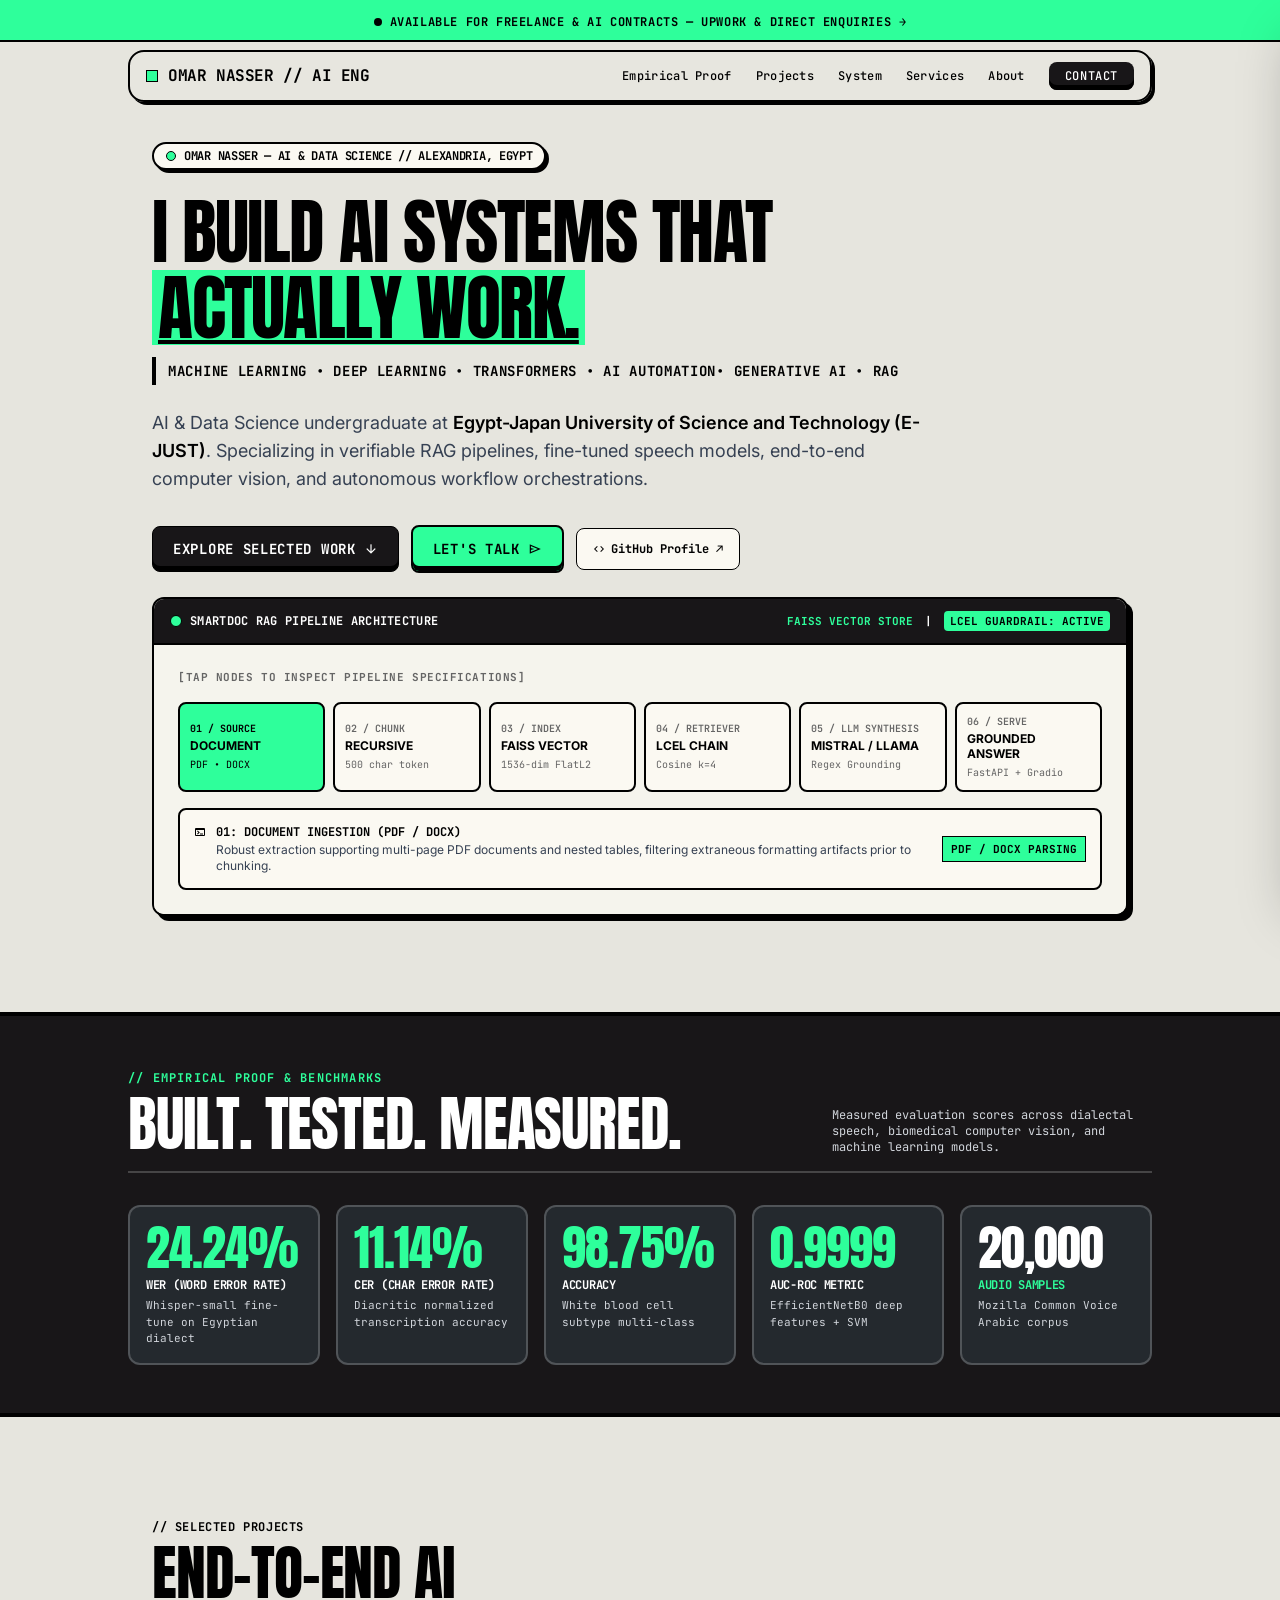
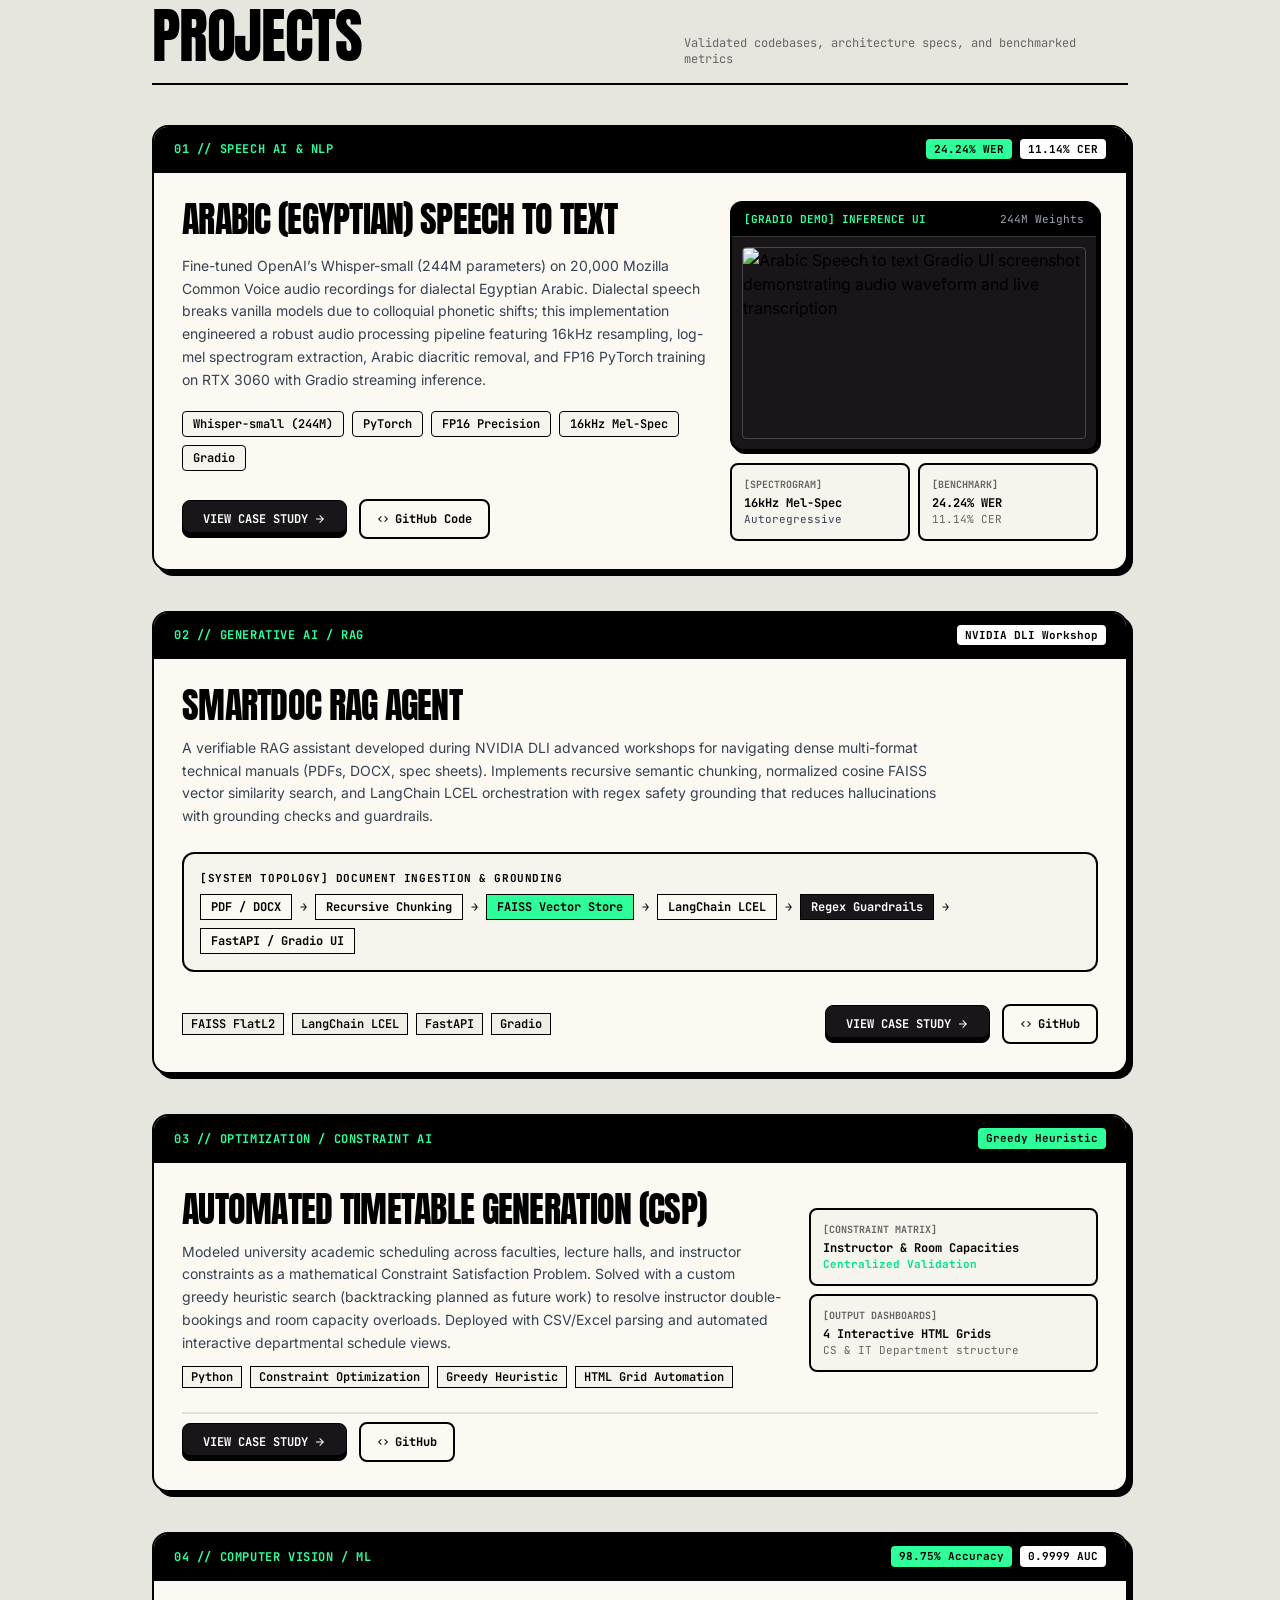
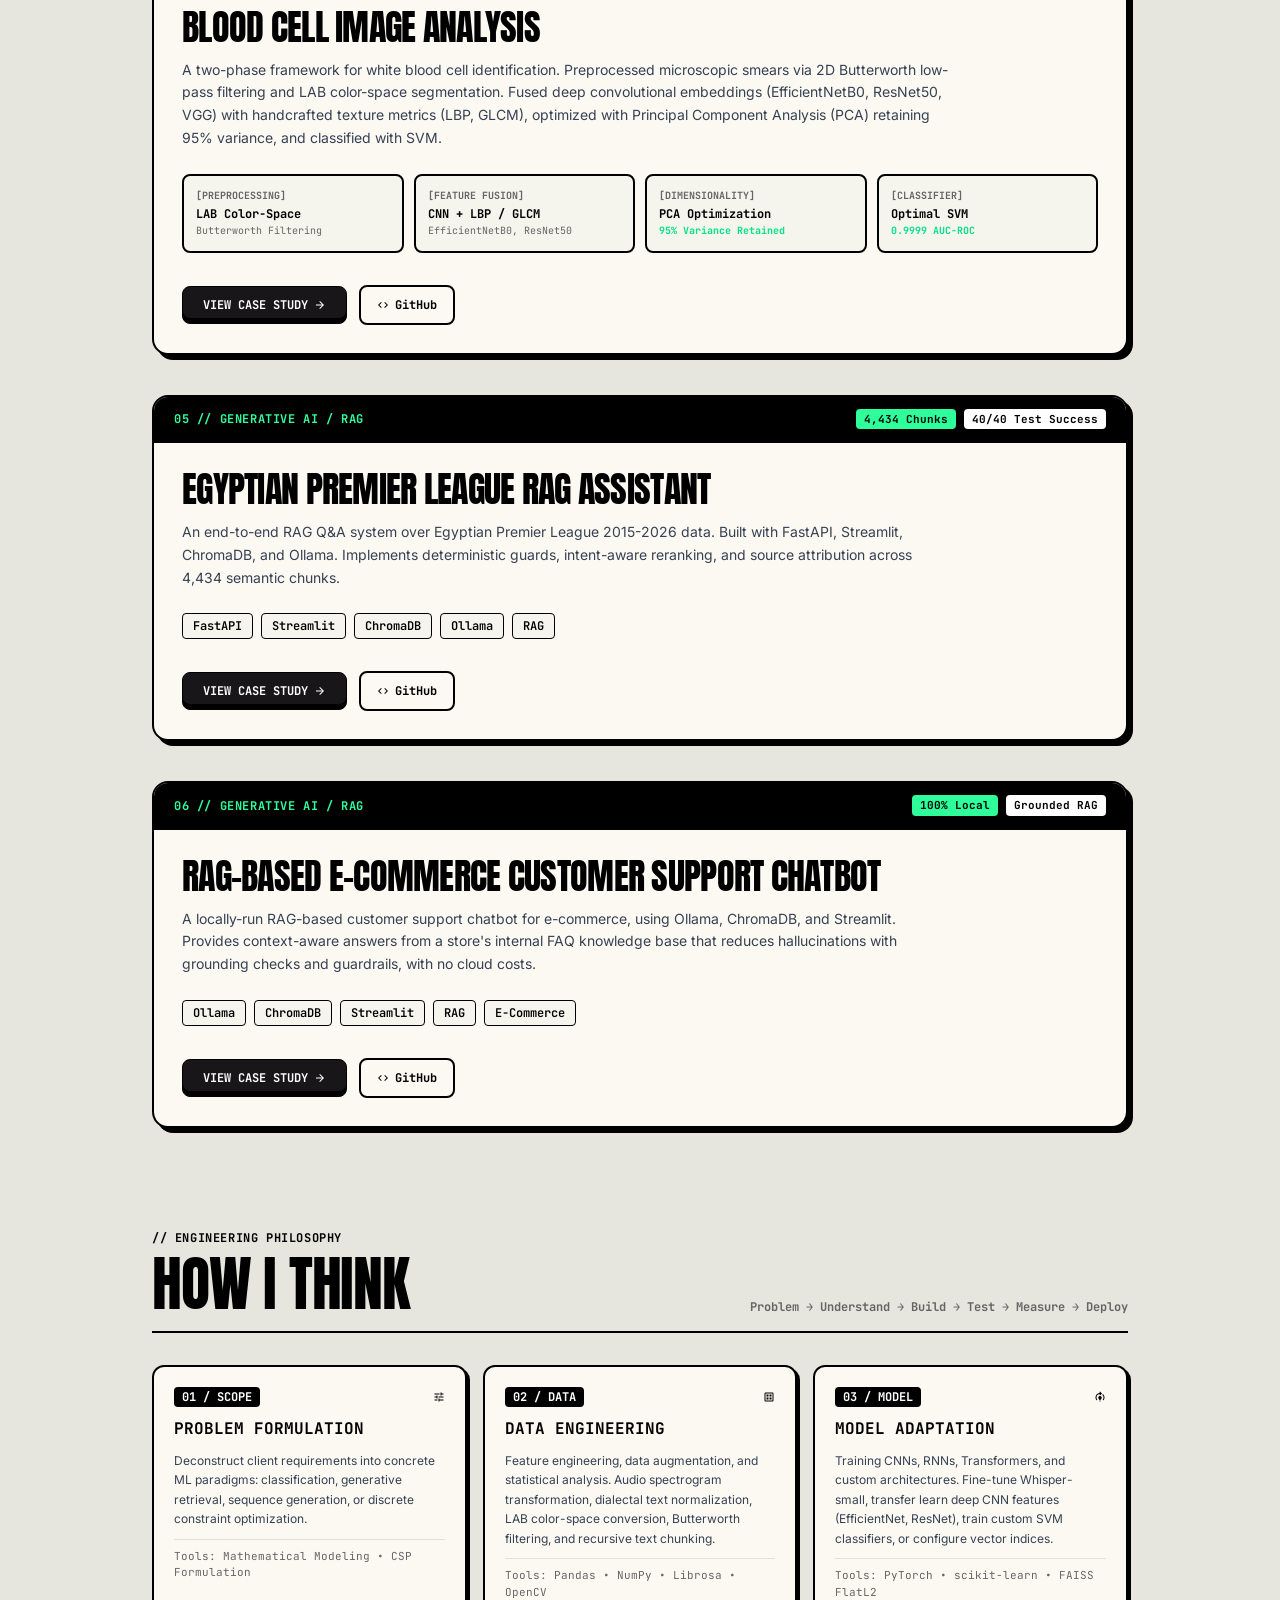
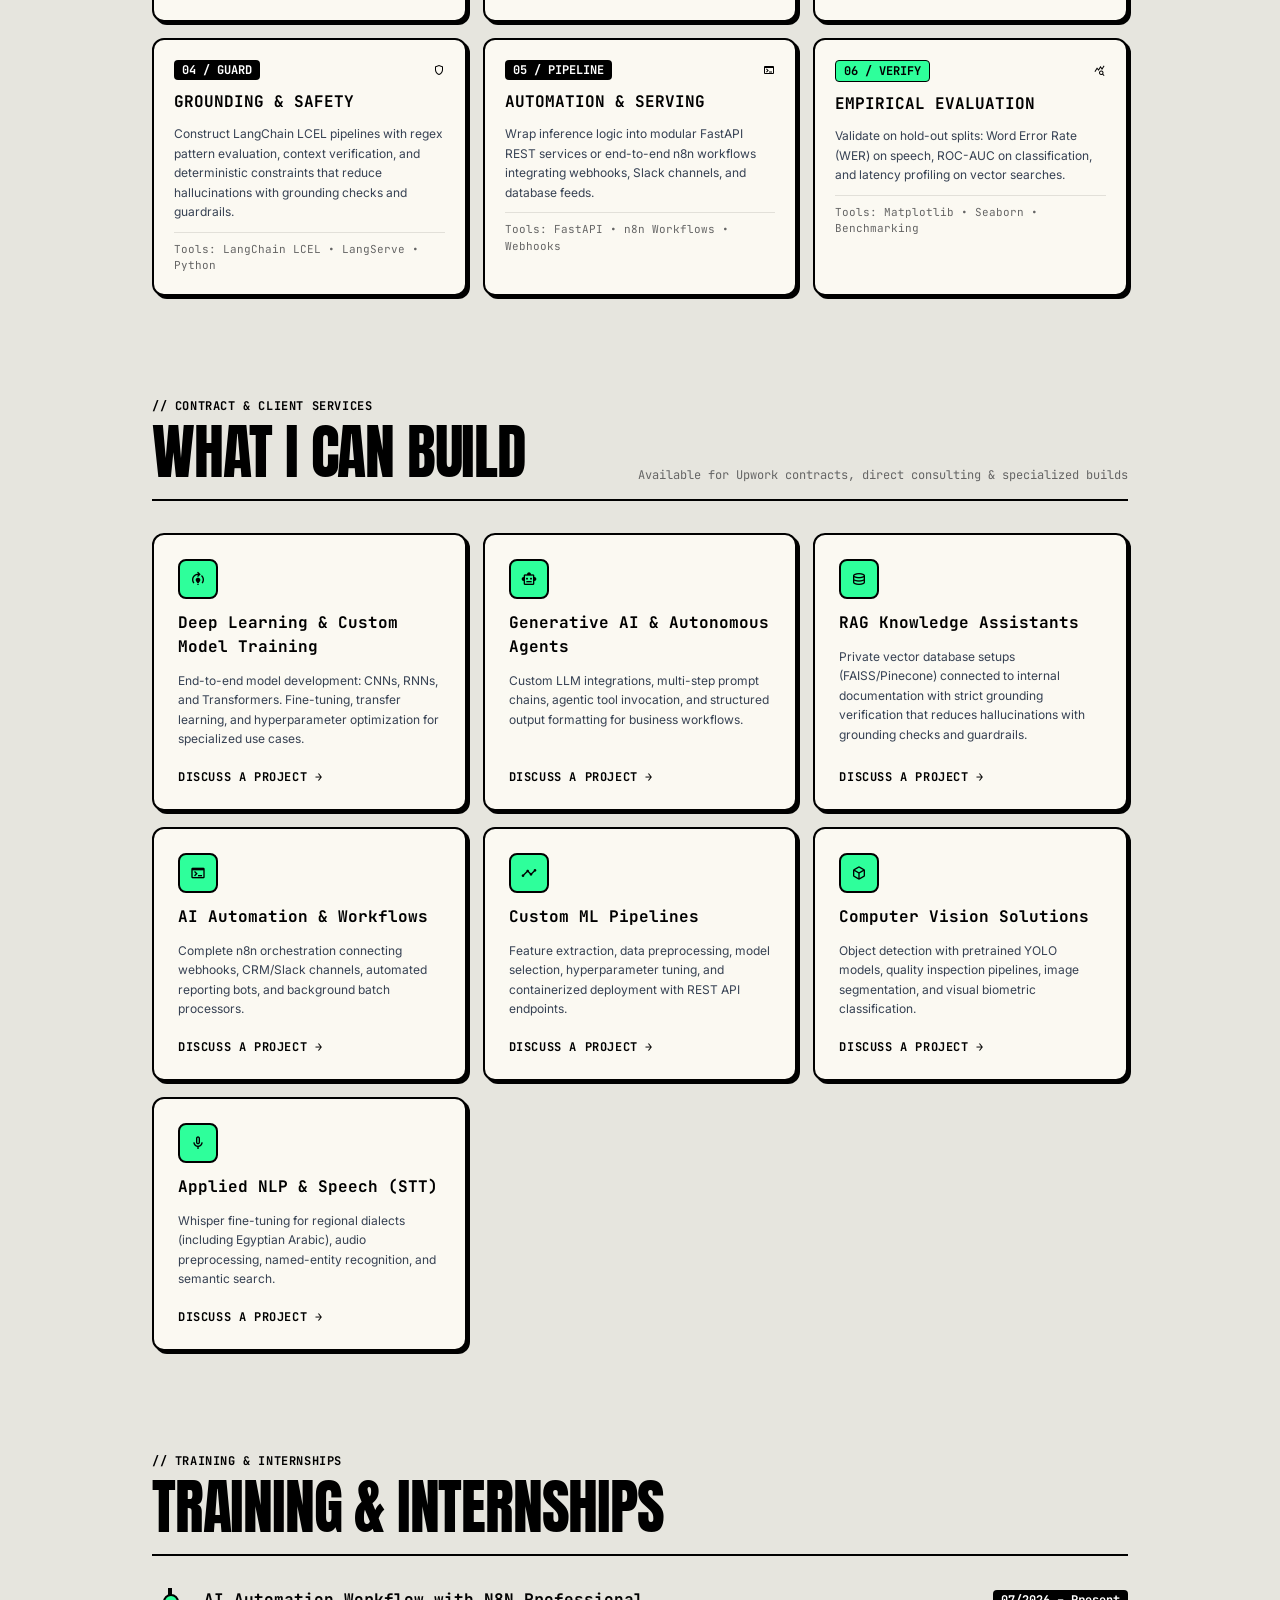
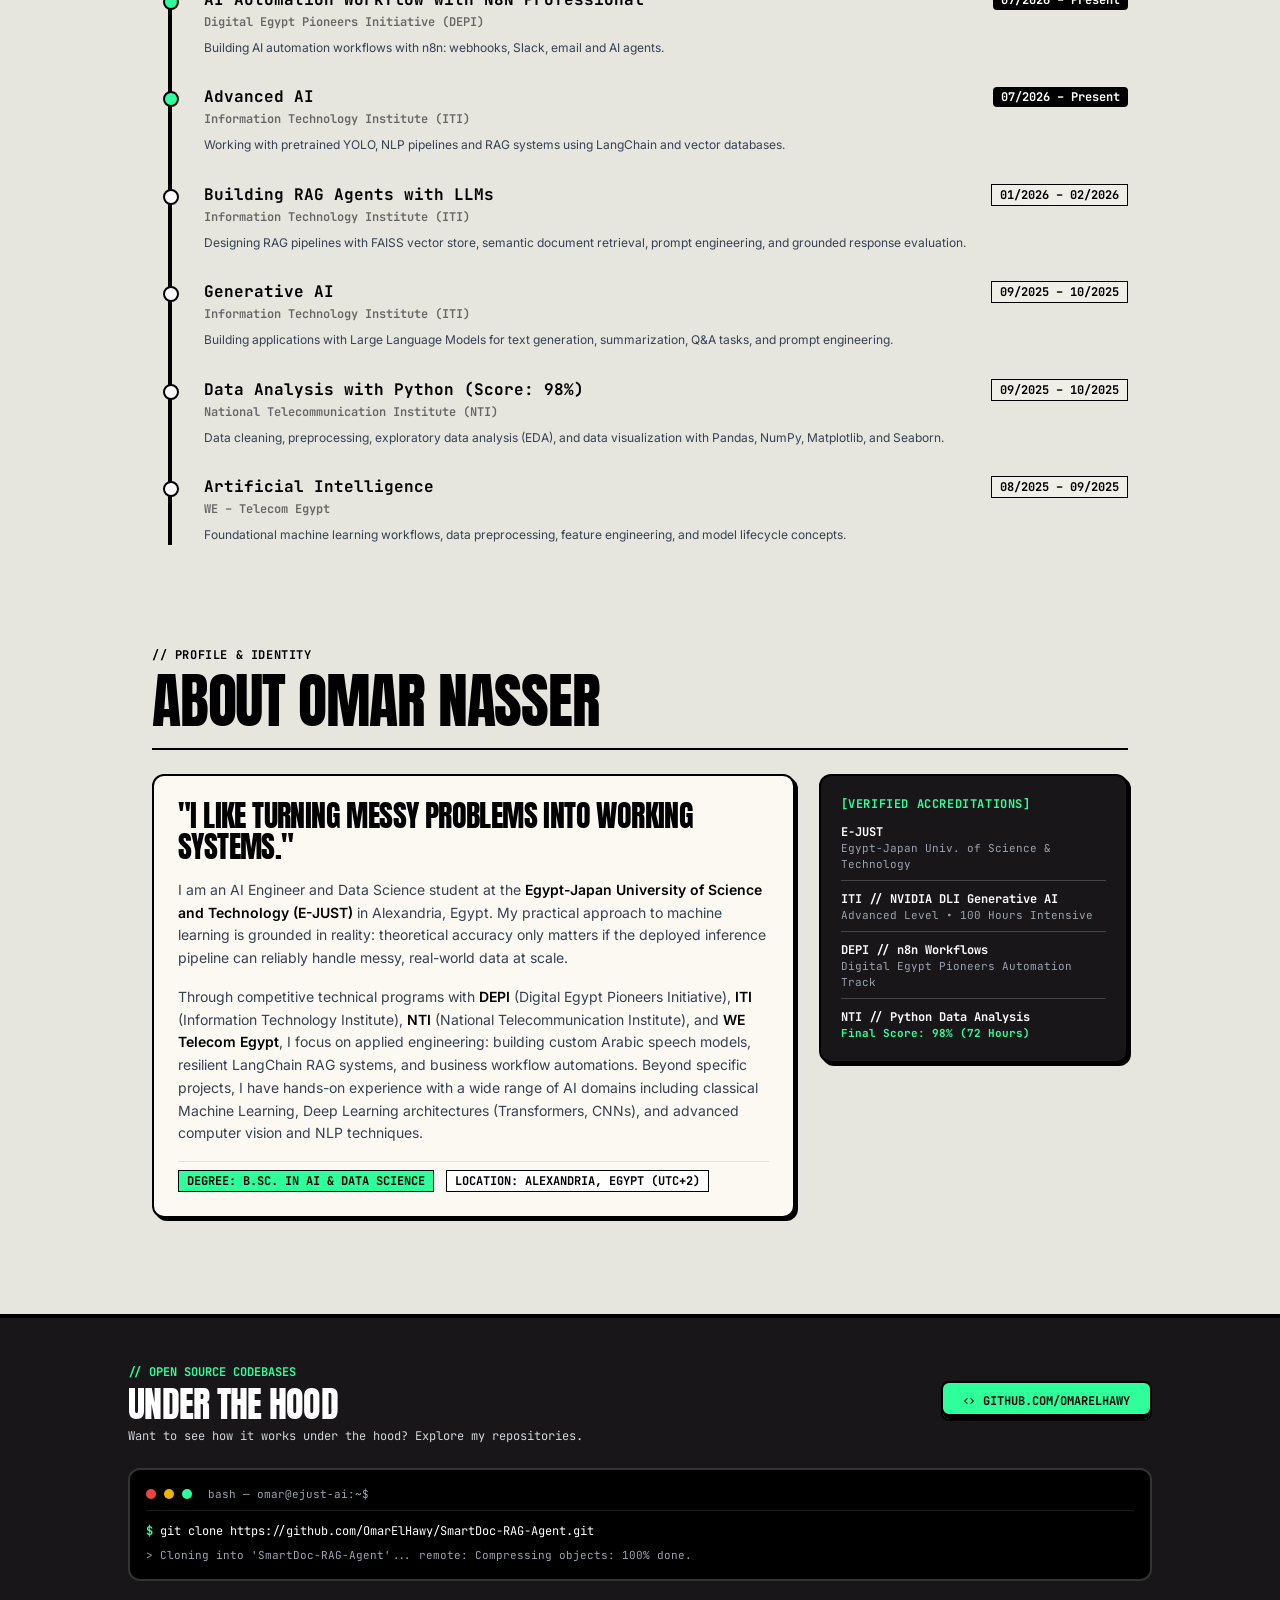
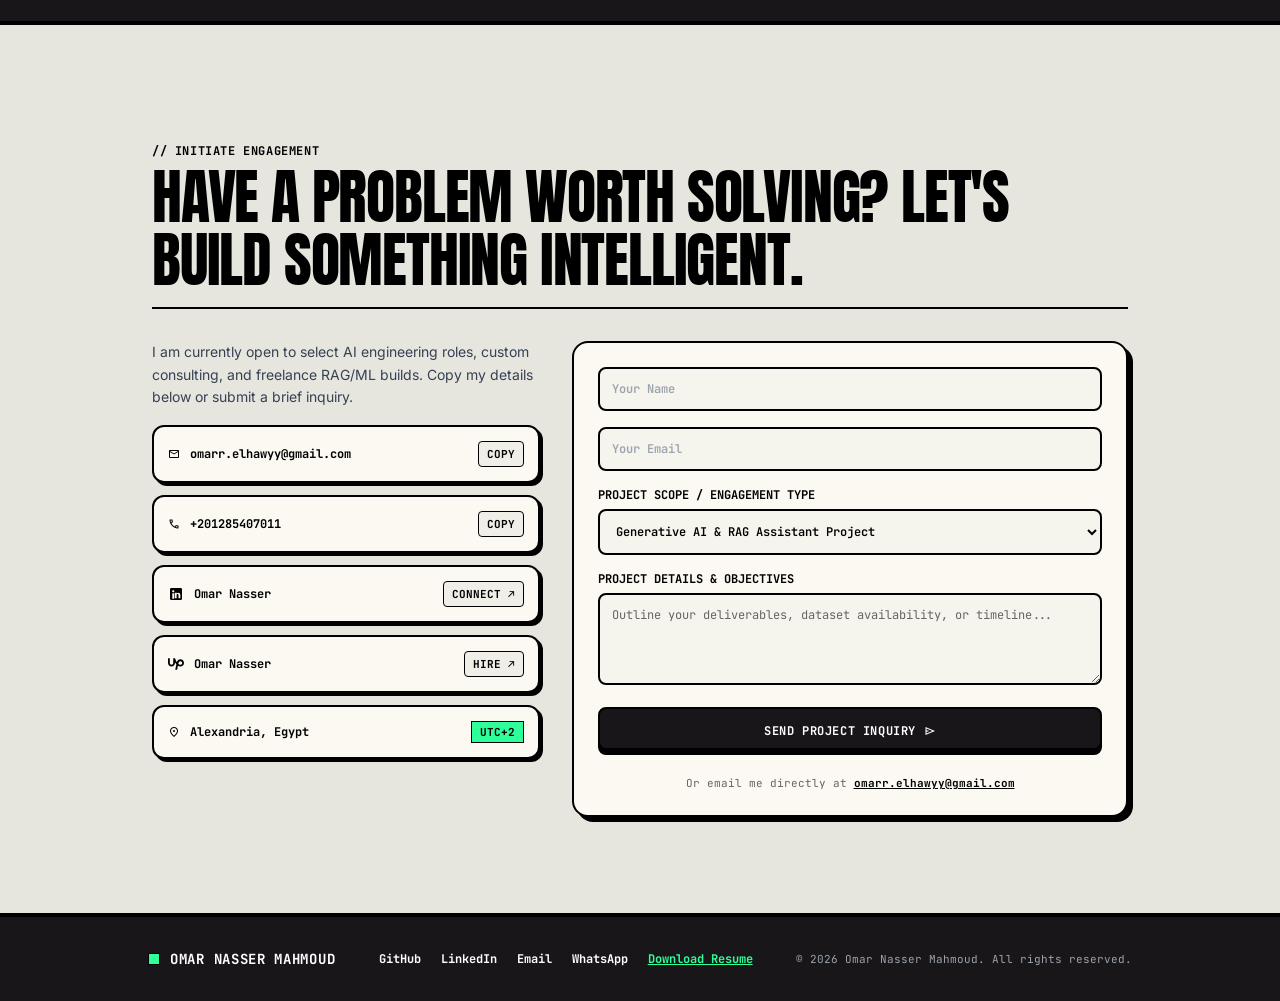
==== commit 71f633a1: "Fix: replace 'enterprise workflow automations' with 'business workflow automations'" ====
--- a/index.html
+++ b/index.html
@@ -1990,7 +1990,7 @@
 
           <p class="text-sm text-ink-soft leading-relaxed"> 
-            Through competitive technical programs with <strong class="text-black font-semibold">DEPI</strong> (Digital Egypt Pioneers Initiative), <strong class="text-black font-semibold">ITI</strong> (Information Technology Institute), <strong class="text-black font-semibold">NTI</strong> (National Telecommunication Institute), and <strong class="text-black font-semibold">WE Telecom Egypt</strong>, I focus on applied engineering: building custom Arabic speech models, resilient LangChain RAG systems, and enterprise workflow automations. Beyond specific projects, I have hands-on experience with a wide range of AI domains including classical Machine Learning, Deep Learning architectures (Transformers, CNNs), and advanced computer vision and NLP techniques.+            Through competitive technical programs with <strong class="text-black font-semibold">DEPI</strong> (Digital Egypt Pioneers Initiative), <strong class="text-black font-semibold">ITI</strong> (Information Technology Institute), <strong class="text-black font-semibold">NTI</strong> (National Telecommunication Institute), and <strong class="text-black font-semibold">WE Telecom Egypt</strong>, I focus on applied engineering: building custom Arabic speech models, resilient LangChain RAG systems, and business workflow automations. Beyond specific projects, I have hands-on experience with a wide range of AI domains including classical Machine Learning, Deep Learning architectures (Transformers, CNNs), and advanced computer vision and NLP techniques. 
           </p> 
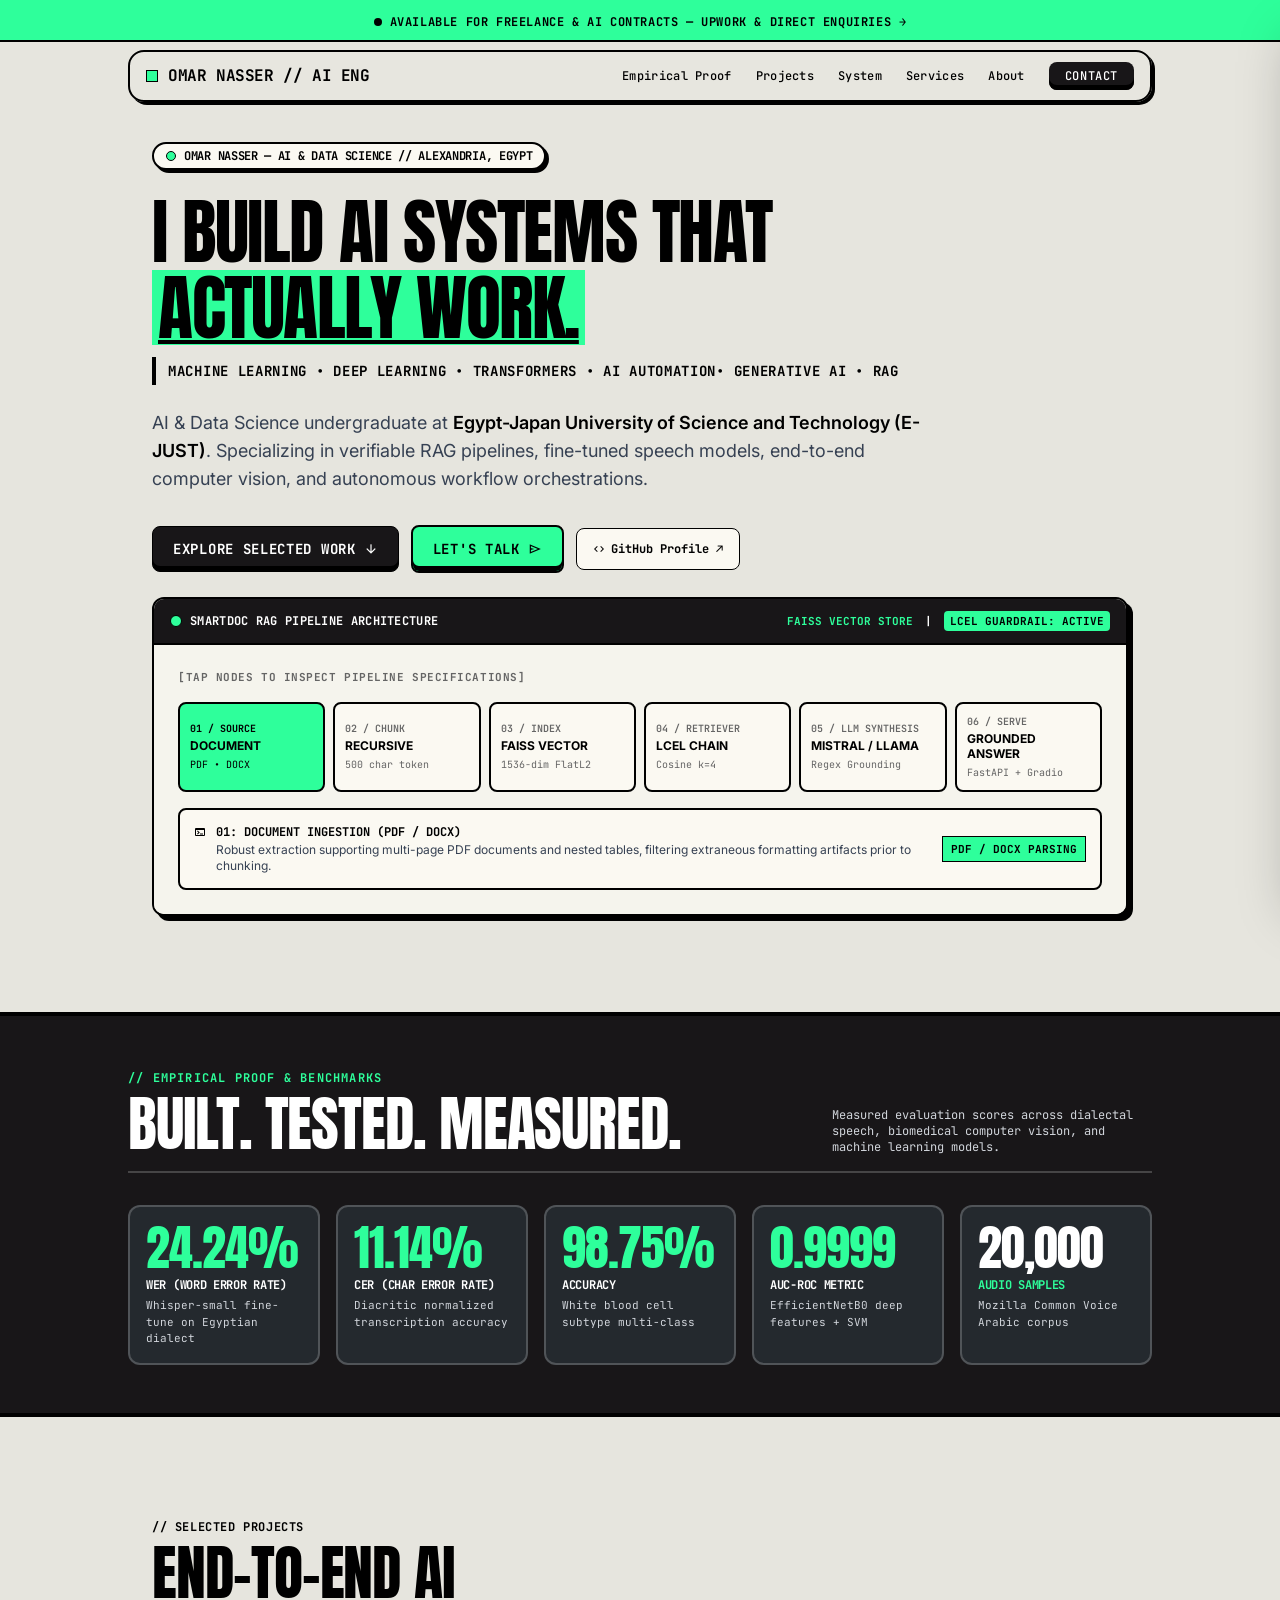
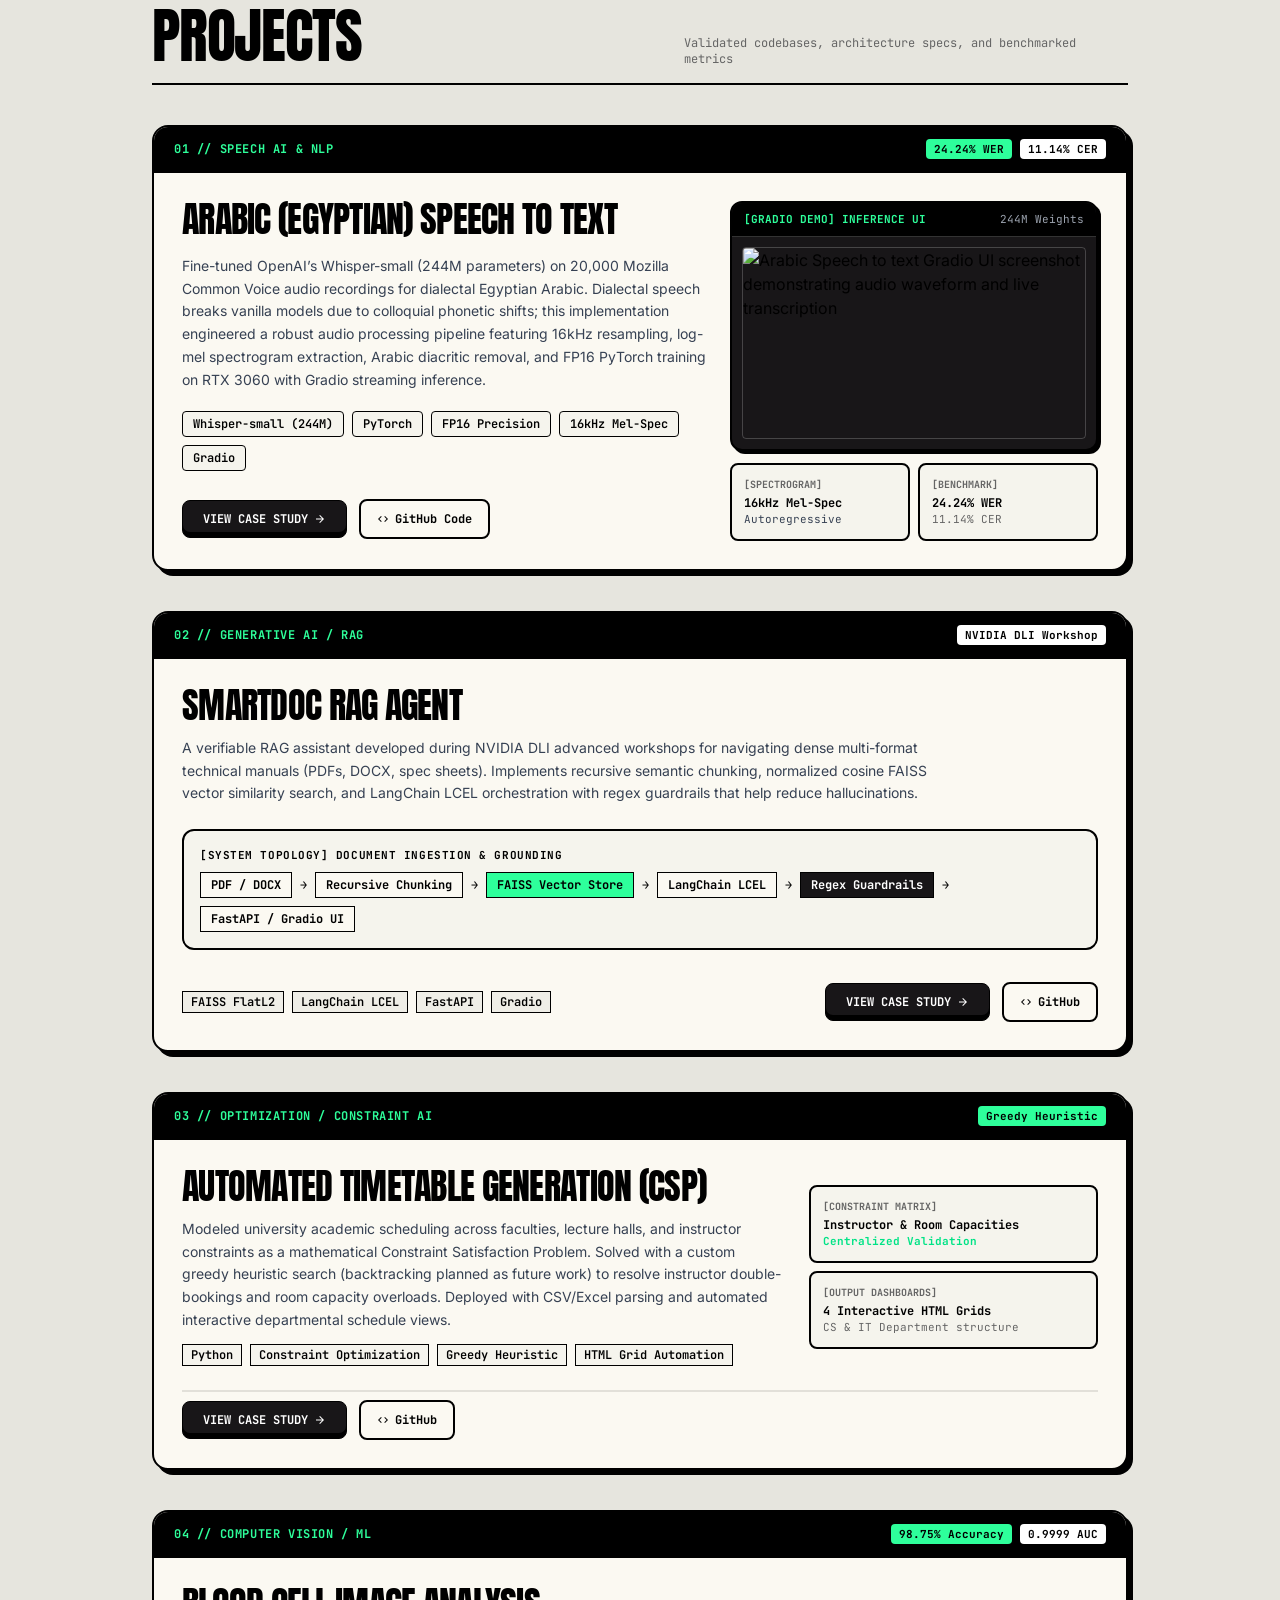
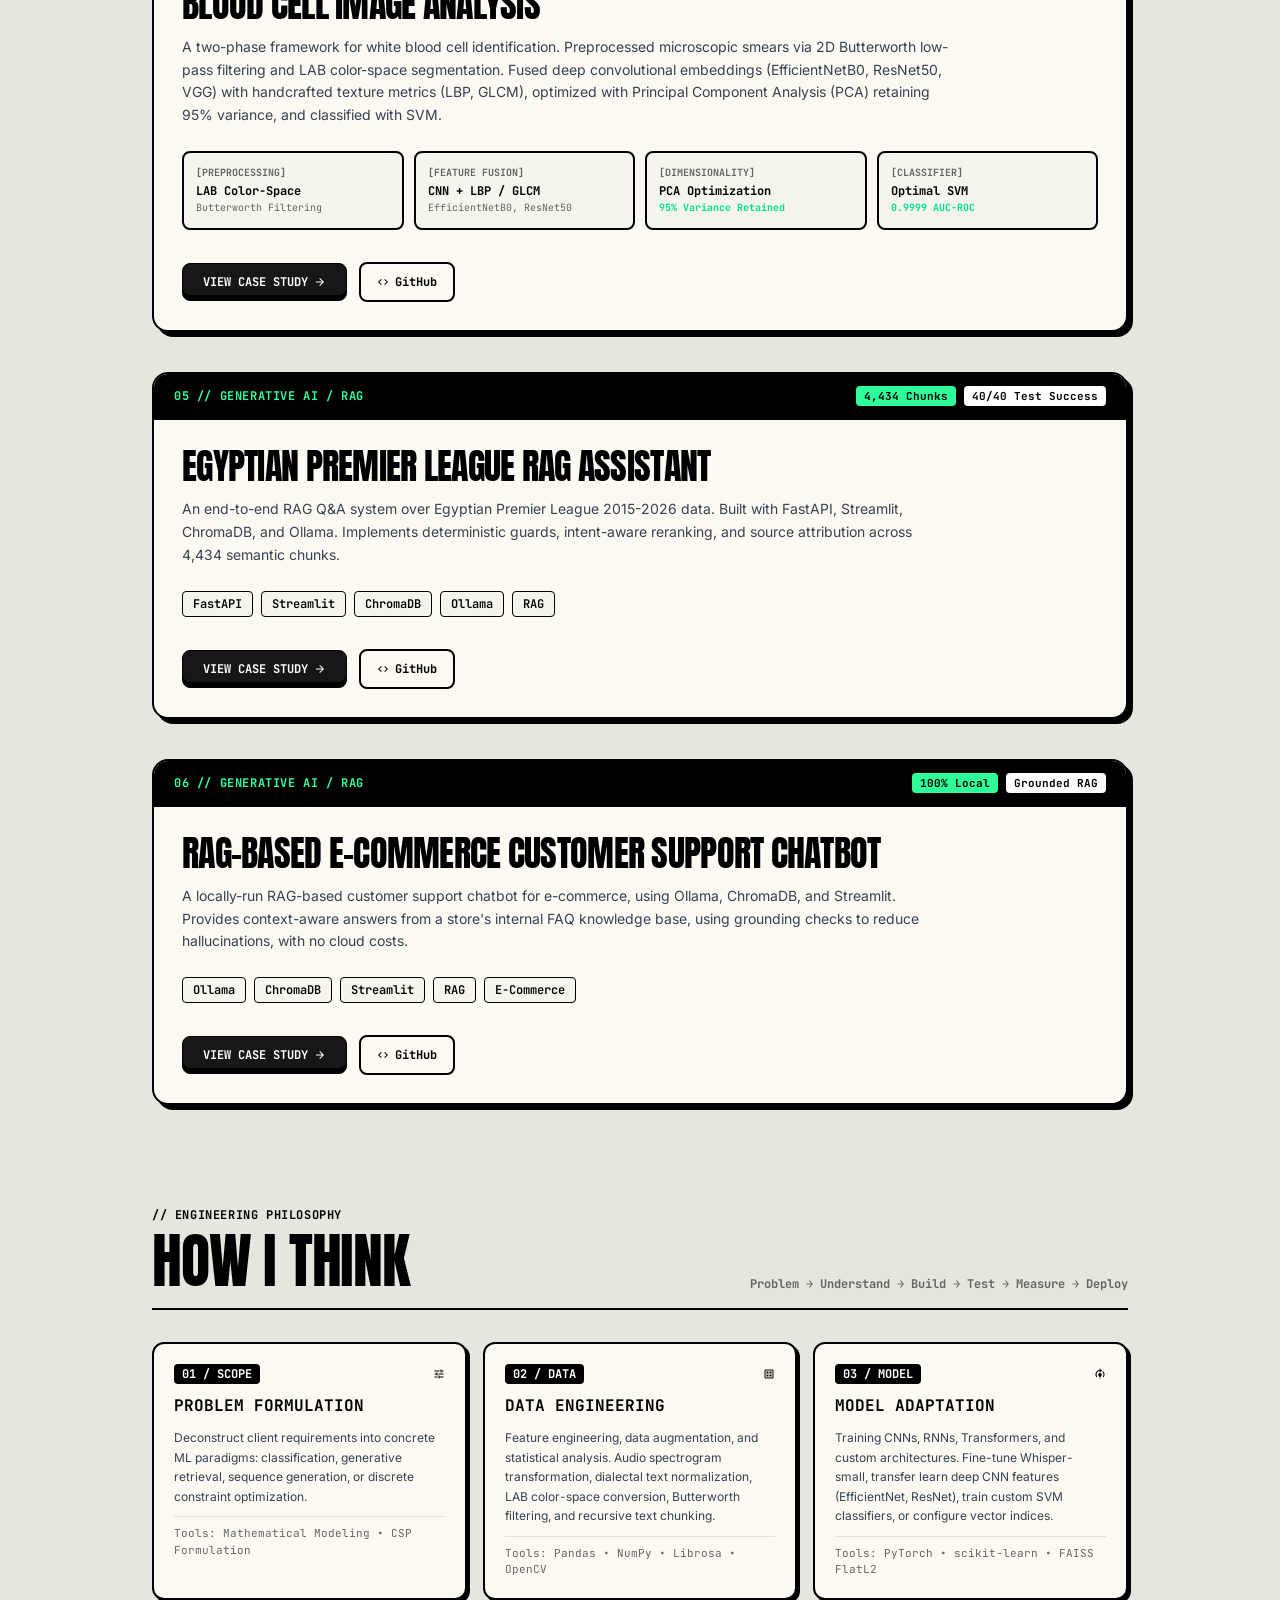
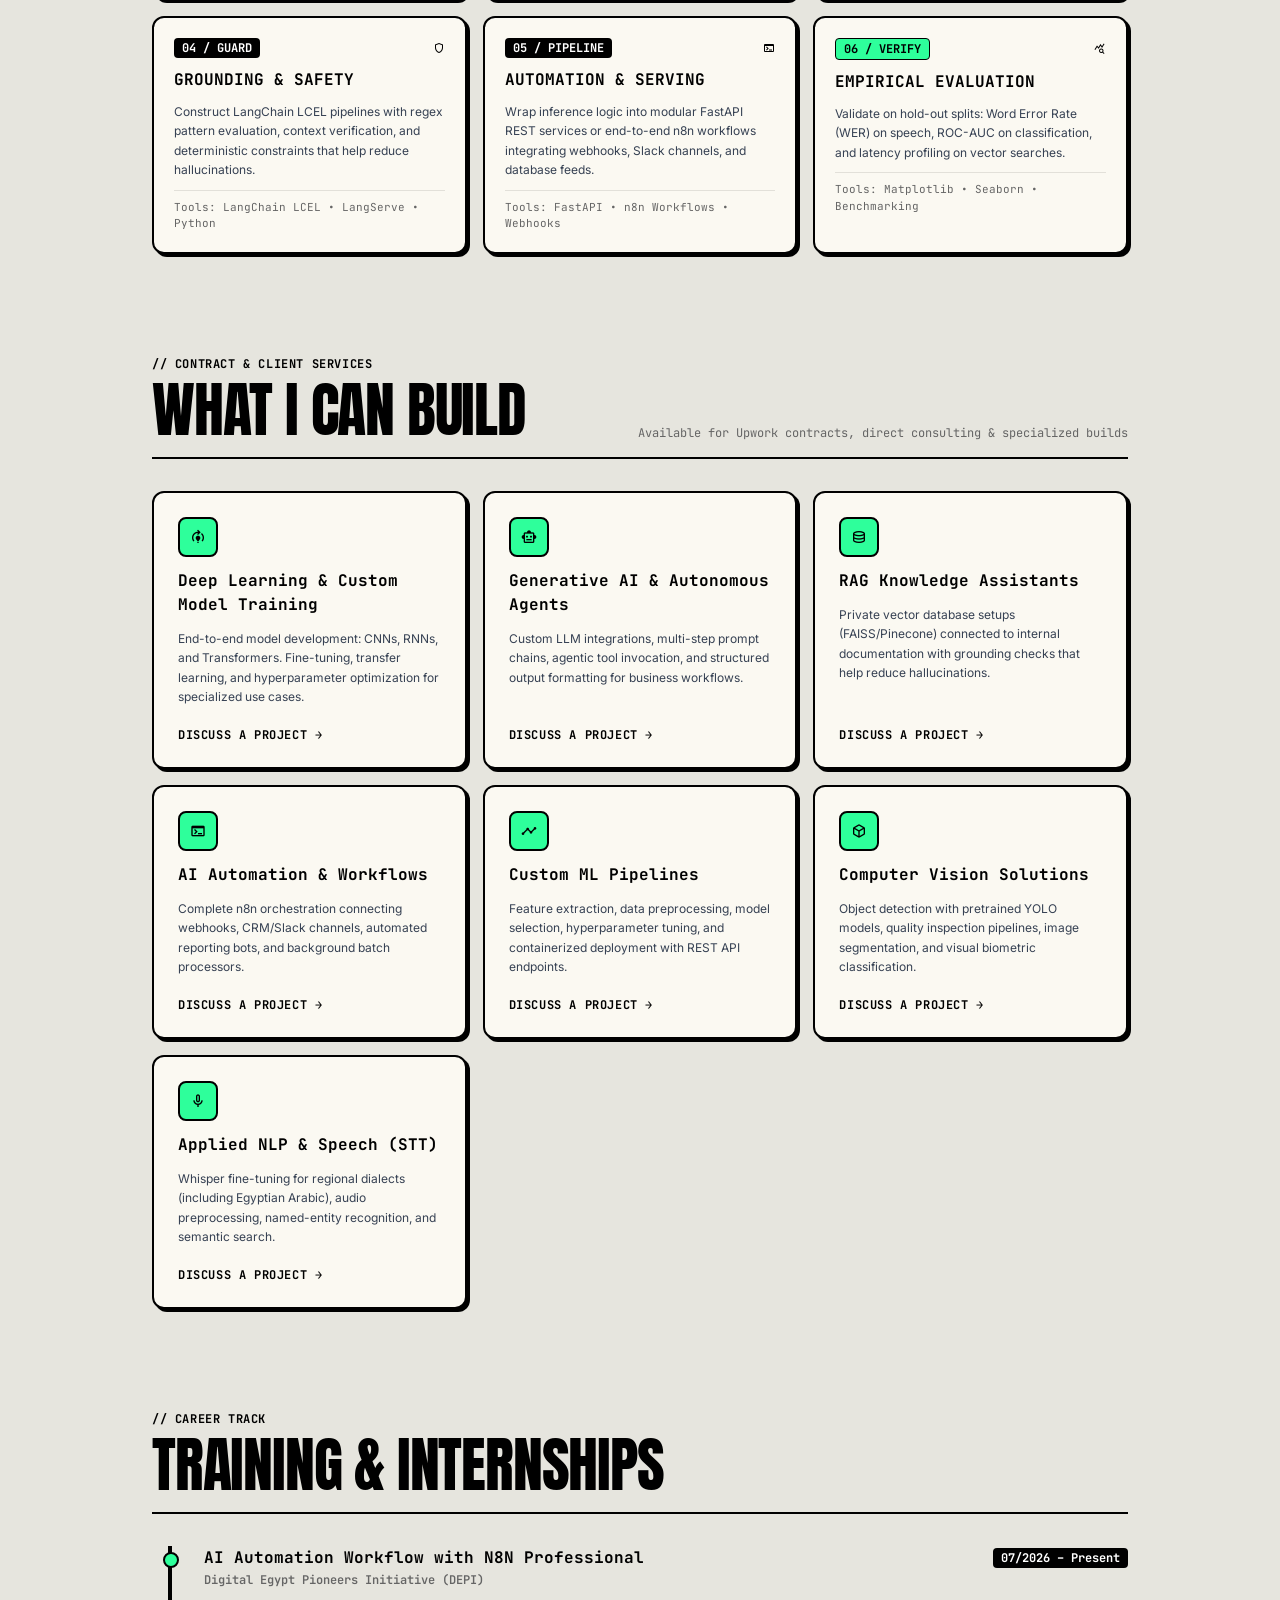
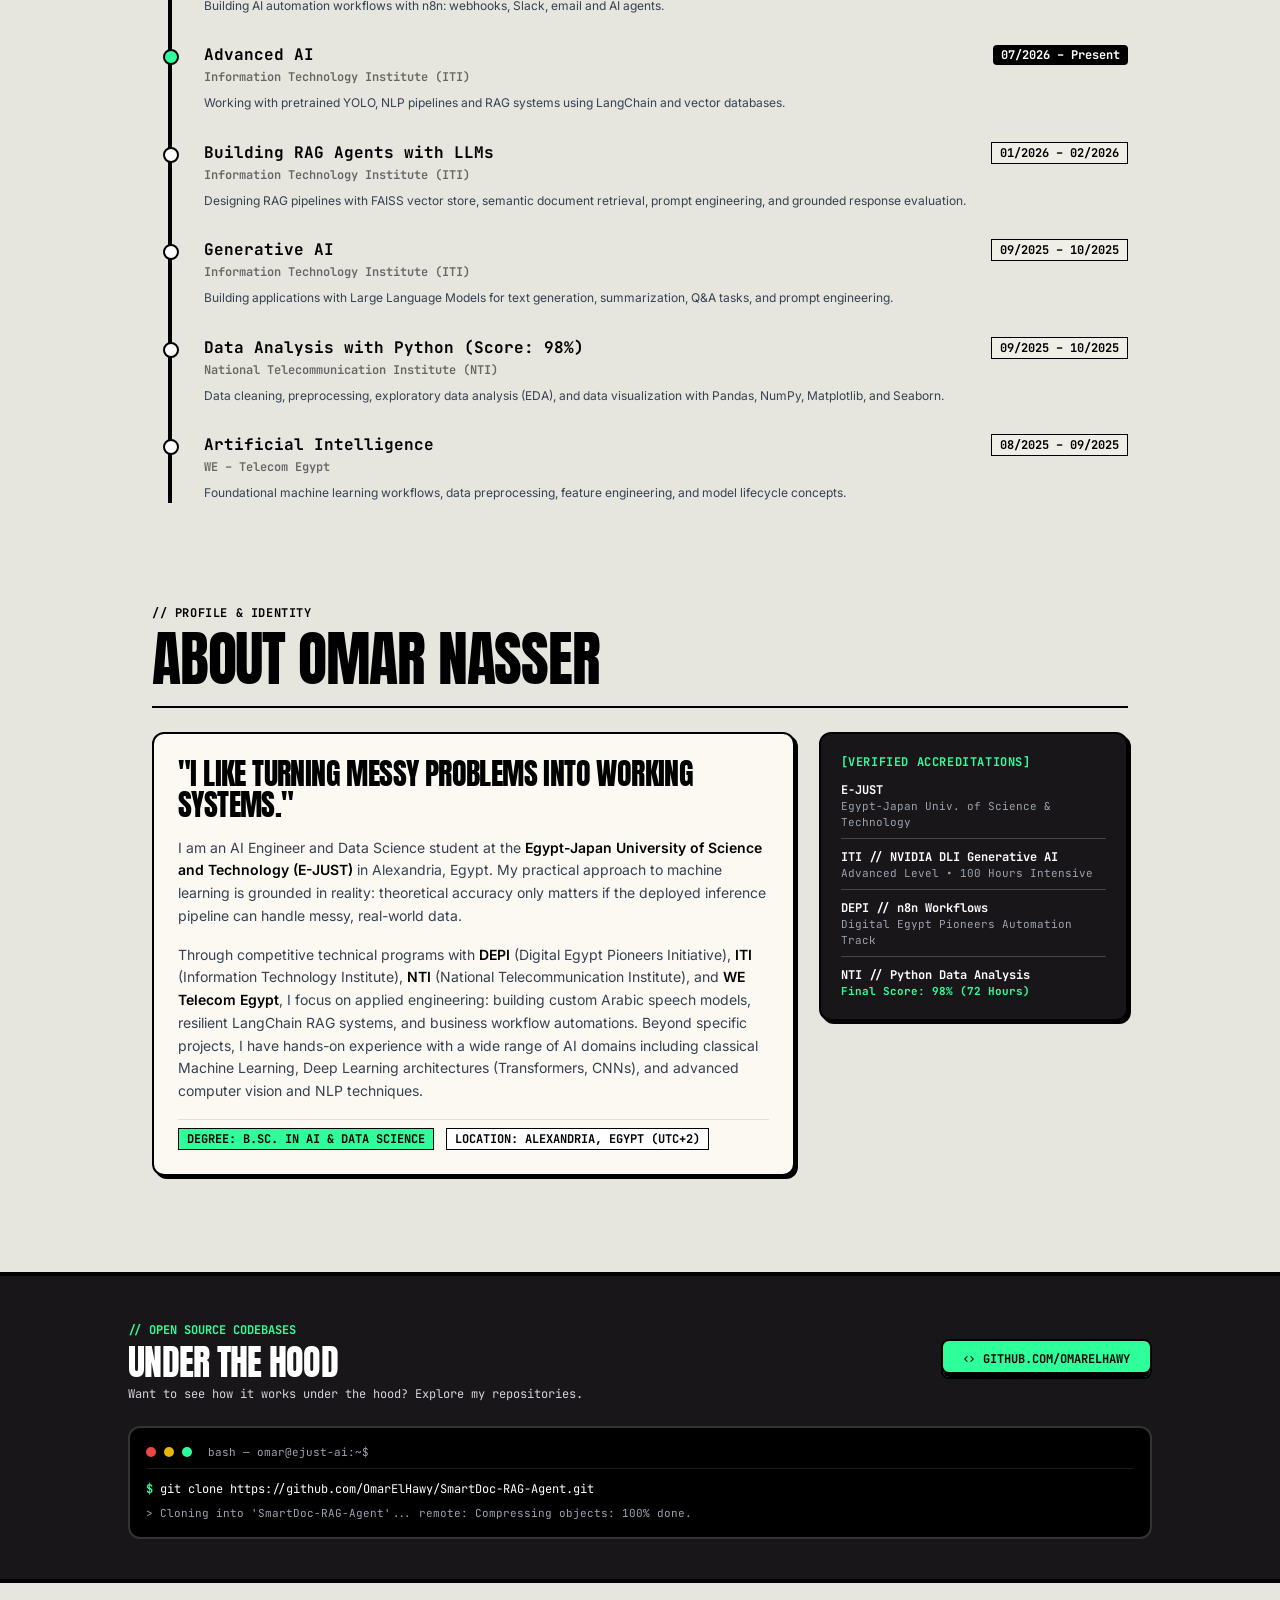
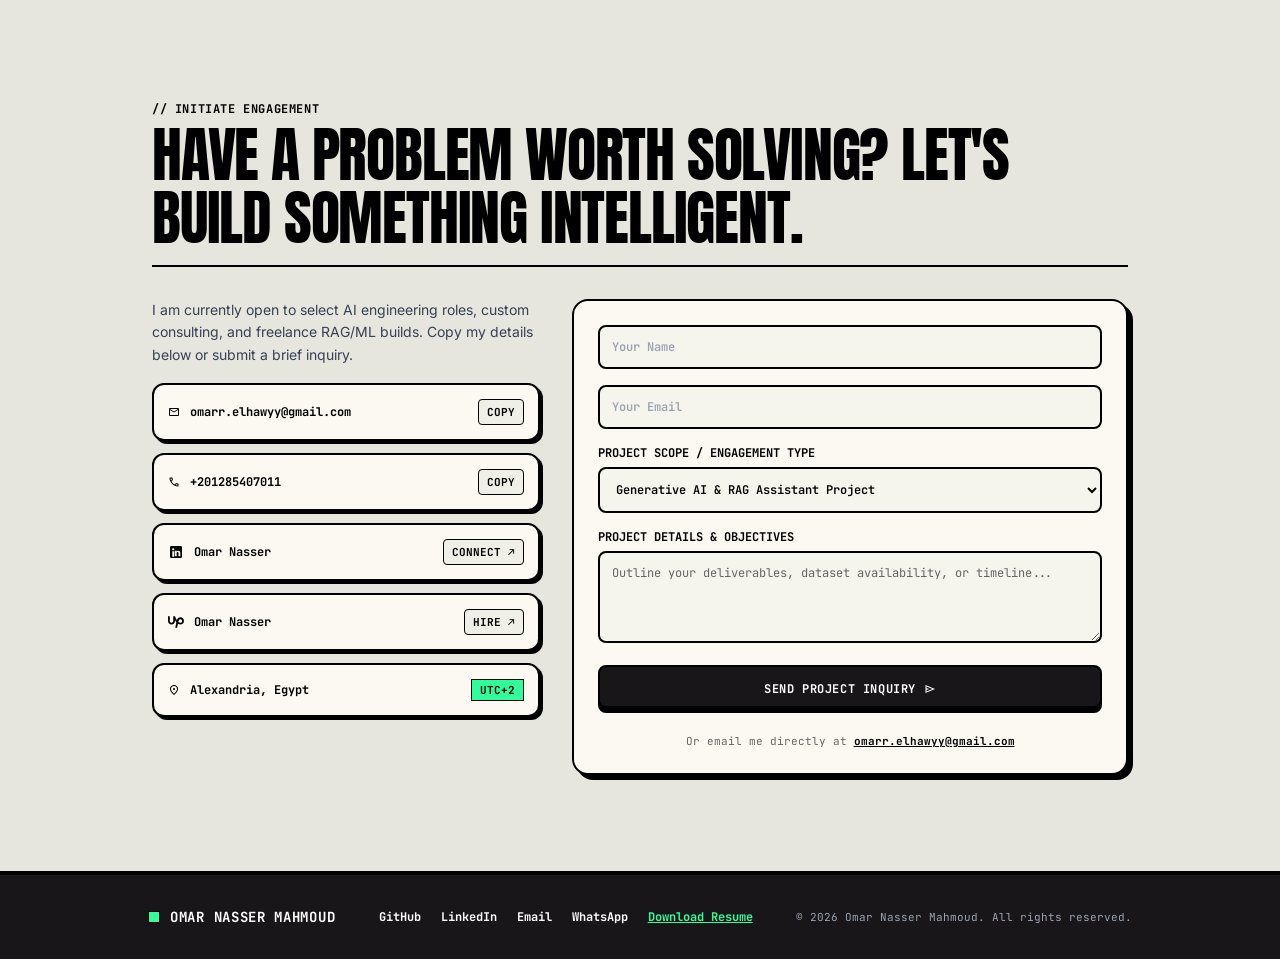
==== commit 8bb46f31: "Fix: clean up hallucination phrases, relabel small section label to CAREER TRACK, simplify About sen" ====
--- a/index.html
+++ b/index.html
@@ -880,7 +880,7 @@
 
               <p class="text-sm text-ink-soft leading-relaxed max-w-3xl"> 
-                A verifiable RAG assistant developed during NVIDIA DLI advanced workshops for navigating dense multi-format technical manuals (PDFs, DOCX, spec sheets). Implements recursive semantic chunking, normalized cosine FAISS vector similarity search, and LangChain LCEL orchestration with regex safety grounding that reduces hallucinations with grounding checks and guardrails.+                A verifiable RAG assistant developed during NVIDIA DLI advanced workshops for navigating dense multi-format technical manuals (PDFs, DOCX, spec sheets). Implements recursive semantic chunking, normalized cosine FAISS vector similarity search, and LangChain LCEL orchestration with regex guardrails that help reduce hallucinations. 
               </p> 
@@ -1296,7 +1296,7 @@
 
               <p class="text-sm text-ink-soft leading-relaxed max-w-3xl"> 
-                A locally-run RAG-based customer support chatbot for e-commerce, using Ollama, ChromaDB, and Streamlit. Provides context-aware answers from a store's internal FAQ knowledge base that reduces hallucinations with grounding checks and guardrails, with no cloud costs.+                A locally-run RAG-based customer support chatbot for e-commerce, using Ollama, ChromaDB, and Streamlit. Provides context-aware answers from a store's internal FAQ knowledge base, using grounding checks to reduce hallucinations, with no cloud costs. 
               </p> 
@@ -1466,7 +1466,7 @@
 
           <p class="text-xs text-ink-soft leading-relaxed"> 
-            Construct LangChain LCEL pipelines with regex pattern evaluation, context verification, and deterministic constraints that reduce hallucinations with grounding checks and guardrails.+            Construct LangChain LCEL pipelines with regex pattern evaluation, context verification, and deterministic constraints that help reduce hallucinations. 
           </p> 
@@ -1634,7 +1634,7 @@
 
             <p class="text-xs text-ink-soft leading-relaxed"> 
-              Private vector database setups (FAISS/Pinecone) connected to internal documentation with strict grounding verification that reduces hallucinations with grounding checks and guardrails.+              Private vector database setups (FAISS/Pinecone) connected to internal documentation with grounding checks that help reduce hallucinations. 
             </p> 
@@ -1788,7 +1788,7 @@
 
       <div class="border-b-2 border-black pb-4"> 
-        <span class="text-xs font-mono text-black font-bold uppercase tracking-wider">// TRAINING &amp; INTERNSHIPS</span>+        <span class="text-xs font-mono text-black font-bold uppercase tracking-wider">// CAREER TRACK</span> 
         <h2 class="anton-heading text-4xl sm:text-5xl md:text-6xl text-black mt-1">TRAINING &amp; INTERNSHIPS</h2> 
@@ -1984,7 +1984,7 @@
 
           <p class="text-sm text-ink-soft leading-relaxed"> 
-            I am an AI Engineer and Data Science student at the <strong class="text-black font-semibold">Egypt-Japan University of Science and Technology (E-JUST)</strong> in Alexandria, Egypt. My practical approach to machine learning is grounded in reality: theoretical accuracy only matters if the deployed inference pipeline can reliably handle messy, real-world data at scale.+            I am an AI Engineer and Data Science student at the <strong class="text-black font-semibold">Egypt-Japan University of Science and Technology (E-JUST)</strong> in Alexandria, Egypt. My practical approach to machine learning is grounded in reality: theoretical accuracy only matters if the deployed inference pipeline can handle messy, real-world data. 
           </p> 
